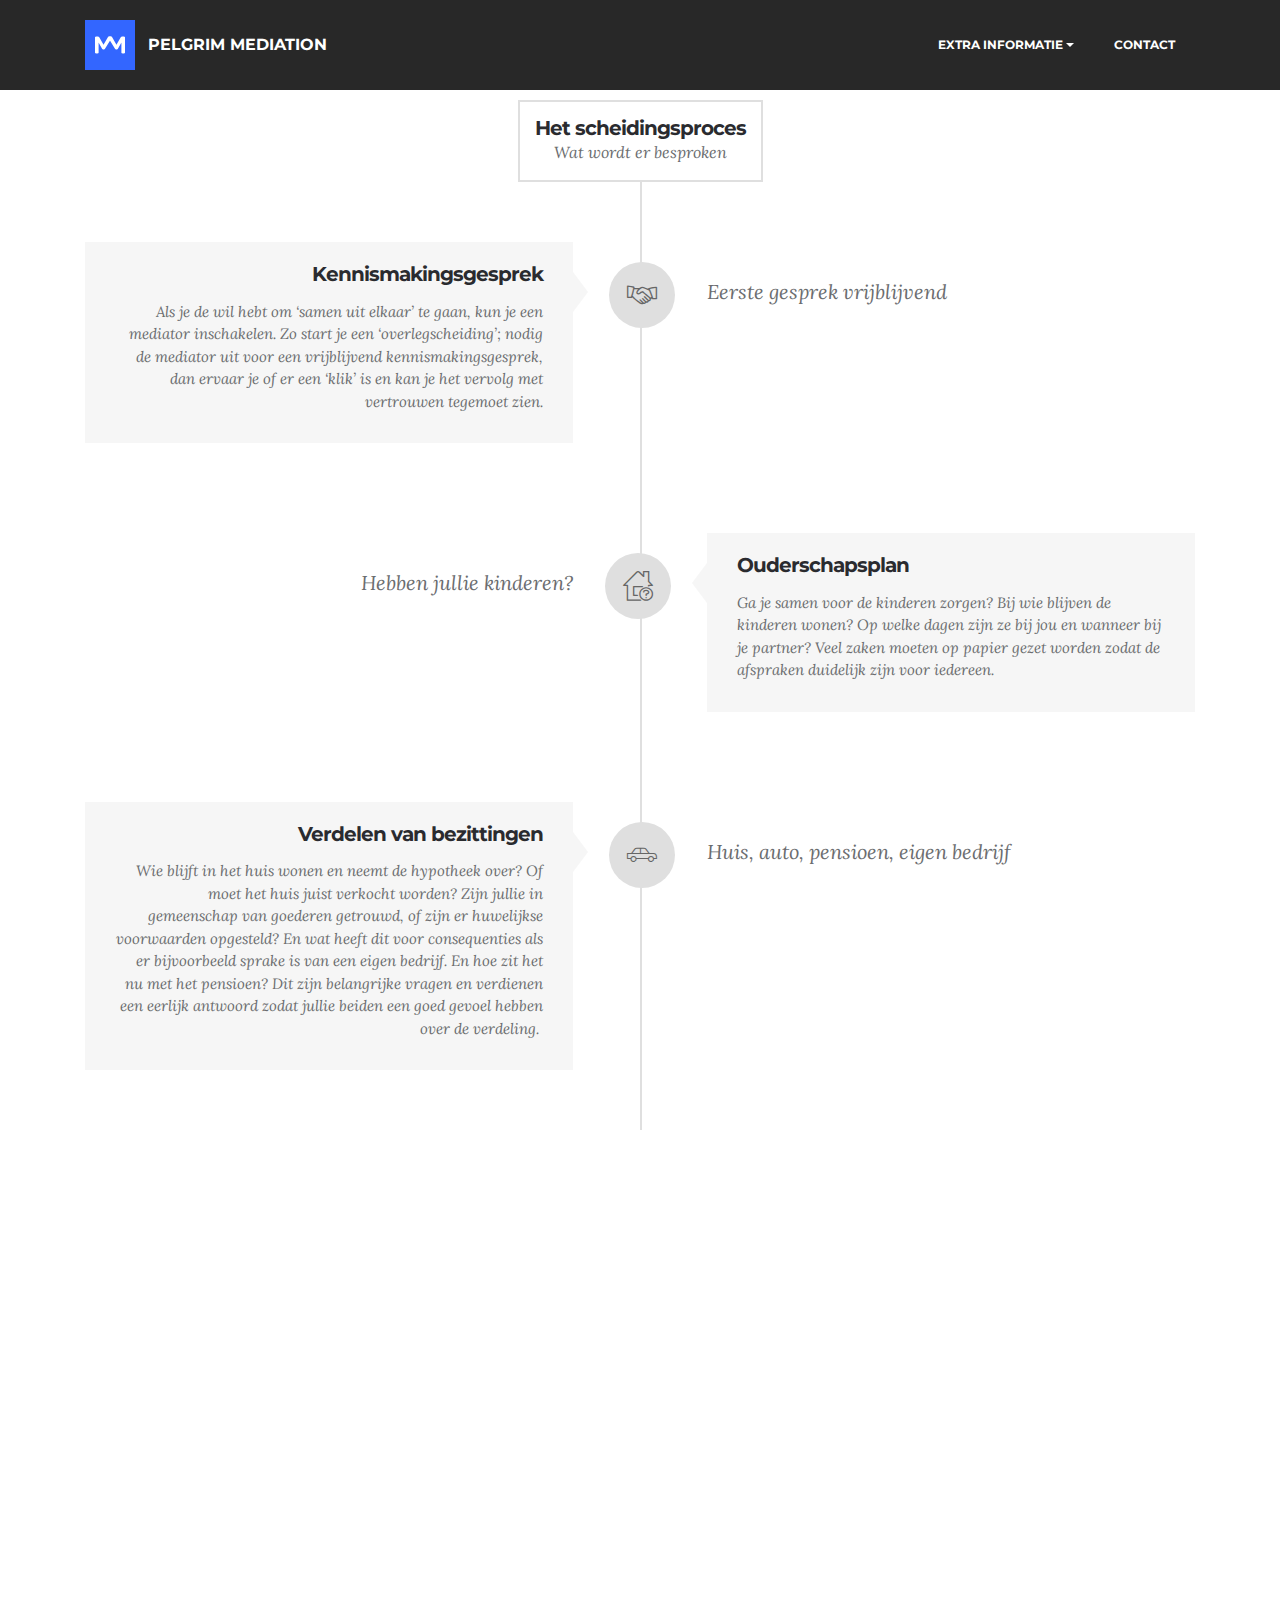
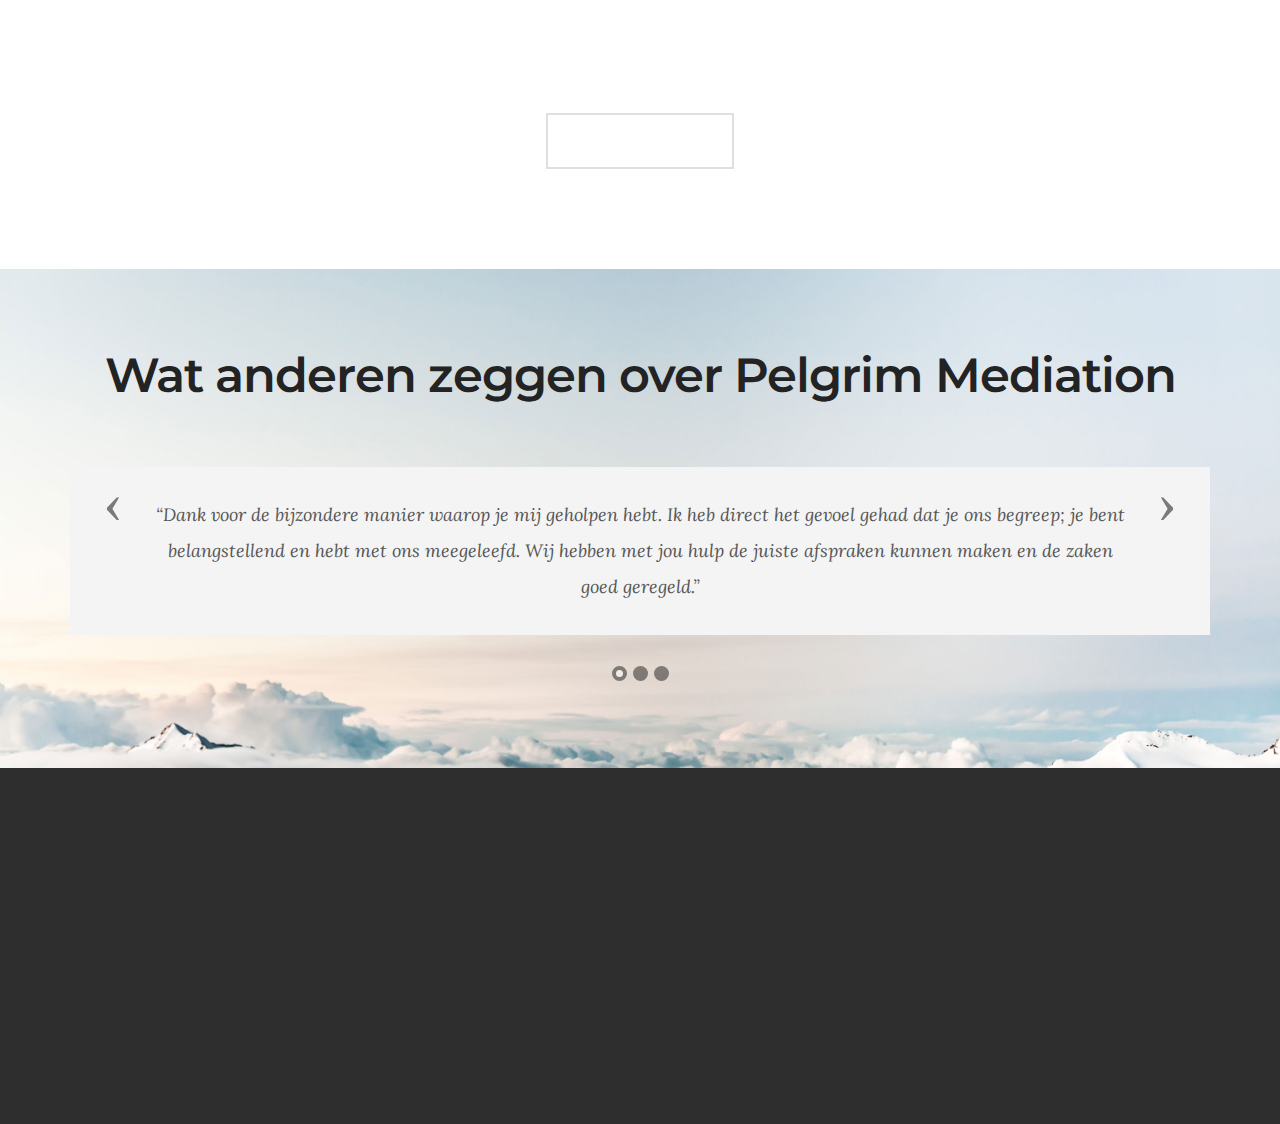
==== scheidingsproces.html @ e130ac6b "Logo en menu aangepast" ====
<!DOCTYPE html>
<html>
<head>
  <!-- Site made with Mobirise Website Builder v3.12.1, https://mobirise.com -->
  <meta charset="UTF-8">
  <meta http-equiv="X-UA-Compatible" content="IE=edge">
  <meta name="generator" content="Mobirise v3.12.1, mobirise.com">
  <meta name="viewport" content="width=device-width, initial-scale=1">
  <link rel="shortcut icon" href="assets/images/logo-pelgrim-mediation-facebook.svg" type="image/x-icon">
  <meta name="description" content="">
  <title>Het Scheidingsproces</title>
  <link rel="stylesheet" href="https://fonts.googleapis.com/css?family=Lora:400,700,400italic,700italic&amp;subset=latin">
  <link rel="stylesheet" href="https://fonts.googleapis.com/css?family=Montserrat:400,700">
  <link rel="stylesheet" href="https://fonts.googleapis.com/css?family=Raleway:100,100i,200,200i,300,300i,400,400i,500,500i,600,600i,700,700i,800,800i,900,900i">
  <link rel="stylesheet" href="assets/bootstrap-material-design-font/css/material.css">
  <link rel="stylesheet" href="assets/icons-mind/style.css">
  <link rel="stylesheet" href="assets/icon54/style.css">
  <link rel="stylesheet" href="assets/icon54-v2/style.css">
  <link rel="stylesheet" href="assets/tether/tether.min.css">
  <link rel="stylesheet" href="assets/bootstrap/css/bootstrap.min.css">
  <link rel="stylesheet" href="assets/dropdown/css/style.css">
  <link rel="stylesheet" href="assets/animate.css/animate.min.css">
  <link rel="stylesheet" href="assets/theme/css/style.css">
  <link rel="stylesheet" href="assets/mobirise3-blocks-plugin/css/style.css">
  <link rel="stylesheet" href="assets/mobirise/css/mbr-additional.css" type="text/css">
  
  
  
</head>
<body>
<section id="menu-q">

    <nav class="navbar navbar-dropdown navbar-fixed-top">
        <div class="container">

            <div class="mbr-table">
                <div class="mbr-table-cell">

                    <div class="navbar-brand">
                        <a href="http://www.pelgrimmediation.nl" class="navbar-logo"><img src="assets/images/logo-pelgrim-mediation-facebook.svg" alt="Pelgrim Mediation" title="Pelgrim Mediation"></a>
                        <a class="navbar-caption" href="https://mobirise.com">PELGRIM MEDIATION</a>
                    </div>

                </div>
                <div class="mbr-table-cell">

                    <button class="navbar-toggler pull-xs-right hidden-md-up" type="button" data-toggle="collapse" data-target="#exCollapsingNavbar">
                        <div class="hamburger-icon"></div>
                    </button>

                    <ul class="nav-dropdown collapse pull-xs-right nav navbar-nav navbar-toggleable-sm" id="exCollapsingNavbar"><li class="nav-item dropdown open"><a class="nav-link link dropdown-toggle" data-toggle="dropdown-submenu" href="https://mobirise.com/" aria-expanded="true">EXTRA INFORMATIE</a><div class="dropdown-menu"><a class="dropdown-item" href="waarom-mediation.html">Waarom mediation?</a><a class="dropdown-item" href="scheidingsproces.html">Het scheidingsproces</a></div></li><li class="nav-item"><a class="nav-link link" href="index.html#contacts1-9" aria-expanded="false">CONTACT</a></li></ul>
                    <button hidden="" class="navbar-toggler navbar-close" type="button" data-toggle="collapse" data-target="#exCollapsingNavbar">
                        <div class="close-icon"></div>
                    </button>

                </div>
            </div>

        </div>
    </nav>

</section>

<section class="engine"><a rel="external" href="https://mobirise.com">Mobirise Web Builder</a></section><section class="mbr-section extFeatures13 mbr-after-navbar" id="extFeatures13-j" style="background-color: rgb(255, 255, 255); padding-top: 100px; padding-bottom: 100px;">
    <div class="elements-content">
        
        <div class="container titleBlock">
            <div class="col-xs-12 text-xs-center">
                <div class="title_wrapper">
                    <h3 class="mbr-section-title display-2">Het scheidingsproces</h3>
                    <small class="mbr-section-subtitle">Wat wordt er besproken</small>
                </div>    
            </div>
        </div>    
        <div class="container timelineHeight">
            <ul class="timeline">
                <li class="timeline-normal separline" style="display: block;">
                    <div class="date date-normal">
                        <p class="mbr-section-text-gray lead h-black">Eerste gesprek vrijblijvend</p>
                    </div>
                    <span class="iconBackground first_span"><span class="icon"><span class="icon54-handshake mbr-iconfont-extFeatures2" style="color: rgb(102, 102, 102);"></span></span></span>
                    <div class="timeline-panel">
                        <h4 class="h-black text-right">Kennismakingsgesprek</h4>
                        <p class="mbr-section-text-gray lead h-black">Als je de wil hebt om ‘samen uit elkaar’ te gaan, kun je een mediator inschakelen. Zo start je een ‘overlegscheiding’; nodig de mediator uit voor een vrijblijvend kennismakingsgesprek, dan ervaar je of er een ‘klik’ is en kan je het vervolg met vertrouwen tegemoet zien.<br></p>
                    </div>
                </li>

                <li class="timeline-inverted separline" style="display: block;">
                    <div class="date date-inverted">
                        <p class="mbr-section-text-gray lead h-black">Hebben jullie kinderen?</p>
                    </div>
                    <div class="timeline-panel">
                        <h4 class="h-black">Ouderschapsplan</h4>
                        <p class="mbr-section-text-gray lead h-black">Ga je samen voor de kinderen zorgen? Bij wie blijven de kinderen wonen? Op welke dagen zijn ze bij jou en wanneer bij je partner? Veel zaken moeten op papier gezet worden zodat de afspraken duidelijk zijn voor iedereen.</p>
                    </div>
                    <span class="iconBackgroundInverse"><span class="icon"><span class="icon54-v2-question-house mbr-iconfont-features6" style="color: rgb(102, 102, 102);"></span></span></span>
                </li>

                <li class="timeline-normal separline" style="display: block;">
                    <div class="date date-normal">
                        <p class="mbr-section-text-gray lead h-black">Huis, auto, pensioen, eigen bedrijf</p>
                    </div>
                    <span class="iconBackground"><span class="icon"><span class="imind-car-2 mbr-iconfont-features6" style="color: rgb(102, 102, 102);"></span></span></span>
                    <div class="timeline-panel">
                        <h4 class="h-black text-right">Verdelen van bezittingen</h4>
                        <p class="mbr-section-text-gray lead h-black">Wie blijft in het huis wonen en neemt de hypotheek over? Of moet het huis juist verkocht worden? Zijn jullie in gemeenschap van goederen getrouwd, of zijn er huwelijkse voorwaarden opgesteld? En wat heeft dit voor consequenties als er bijvoorbeeld sprake is van een eigen bedrijf. En hoe zit het nu met het pensioen? Dit zijn belangrijke vragen en verdienen een eerlijk antwoord zodat jullie beiden een goed gevoel hebben over de verdeling.&nbsp;</p>
                    </div>
                </li>

                <li class="timeline-inverted separline" style="display: block;">
                    <div class="date date-inverted">
                        <p class="mbr-section-text-gray lead h-black">Alimentatieberekening</p>
                    </div>
                    <div class="timeline-panel">
                        <h4 class="h-black">Inkomen na scheiding</h4>
                        <p class="mbr-section-text-gray lead h-black">Na de scheiding is het belangrijk dat beide partijen op een gelijkwaardige manier hun leven kunnen blijven leven. Hebben jullie allebei inkomen of is een van jullie kostwinnaar? Kan een partner weer, of meer, gaan werken? En hoeverre willen jullie nog afhankelijk zijn?</p>
                    </div>
                    <span class="iconBackgroundInverse"><span class="icon"><span class="imind-euro-sign mbr-iconfont-features6" style="color: rgb(102, 102, 102);"></span></span></span>
                </li>

                <li class="timeline-normal separline" style="display: block;">
                    <div class="date date-normal">
                        <p class="mbr-section-text-gray lead h-black">Laatste gesprek</p>
                    </div>
                    <span class="iconBackground"><span class="icon"><span class="icon54-document-file mbr-iconfont-features6" style="color: rgb(102, 102, 102);"></span></span></span>
                    <div class="timeline-panel">
                        <h4 class="h-black text-right">Goed uit elkaar</h4>
                        <p class="mbr-section-text-gray lead h-black">Aan het einde van het scheidingsproces met de mediator worden alle afspraken vastgelegd in een scheidingsconvenant. Als jullie kinderen hebben is het ouderschapsplan hier onderdeel van. De stukken worden door een advocaat ingediend bij een rechtbank waarna uitspraak van de rechter plaatsvindt.</p>
                    </div>
                </li>

                

                

                

                

                

                 

                

            </ul>
            <div class="title_wrapper bottom_title_wrapper">
                    <h3 class="mbr-section-title display-2">Eigen toekomst</h3>
            </div>    
        </div>
    </div>
</section>

<section class="mbr-slider mbr-section mbr-section-nopadding carousel slide extTestimonials1" data-ride="carousel" data-keyboard="false" data-wrap="true" data-pause="false" data-interval="10000" id="extTestimonials1-i" style="background-image: url(assets/images/flight-mountains-sky-flying.jpg); padding-top: 80px; padding-bottom: 40px;">

    

    <div class="mbr-section__container mbr-section__container--middle">
        <div class="container">
            <div class="row">
                <div class="col-xs-12 text-xs-center">
                    <h3 class="mbr-section-title display-2">Wat anderen zeggen over Pelgrim Mediation</h3>
                    
                </div>
            </div>
        </div>
    </div>

    <div class="container boxed-slider">
        <div>
            <ol class="carousel-indicators">
                <li data-app-prevent-settings="" data-target="#extTestimonials1-i" data-slide-to="0" class="active"></li><li data-app-prevent-settings="" data-target="#extTestimonials1-i" data-slide-to="1"></li><li data-app-prevent-settings="" data-target="#extTestimonials1-i" class="" data-slide-to="2"></li>
            </ol>
            <div class="carousel-inner" role="listbox">
                <div class="carousel-item active">
                    <div class="row">
                        <div class="col-xs-12">
                            <div class="mbr-testimonial card">
                                <div class="card-block"><p>“Dank voor de bijzondere manier waarop je mij geholpen hebt. Ik heb direct het gevoel gehad dat je ons begreep; je bent belangstellend en hebt met ons meegeleefd. Wij hebben met jou hulp de juiste  afspraken kunnen maken en de zaken goed geregeld.”</p></div>
                                <div class="mbr-author card-footer">
                                    
                                    
                                    
                                </div>
                            </div>
                        </div>
                    </div>
                </div><div class="carousel-item">
                    <div class="row">
                        <div class="col-xs-12">
                            <div class="mbr-testimonial card">
                                <div class="card-block">"Marcel, wat heb jij een geduld! Je hebt mij door de enorme hoeveelheid dingen die gedaan moesten worden heen geloodst. Door jou weet ik dat de zakelijke kant goed zit en kan ik werken aan herstel van mijn leven. Dankjewel."</div>
                                <div class="mbr-author card-footer">
                                    
                                    
                                    
                                </div>
                            </div>
                        </div>
                    </div>
                </div><div class="carousel-item">
                    <div class="row">
                        <div class="col-xs-12">
                            <div class="mbr-testimonial card">
                                <div class="card-block"><p>“Eindelijk iemand die de tijd heeft om te luisteren en die mij (chaoot) helpt organiseren. Wat fijn dat je zoveel aandacht had voor de leefwereld van onze kinderen. Je hebt mij wakker geschud en goede tips gegeven om voor mezelf te zorgen, ik ben op de goede weg!”</p></div>
                                <div class="mbr-author card-footer">
                                    
                                    
                                    
                                </div>
                            </div>
                        </div>
                    </div>
                </div>
            </div>

            <a data-app-prevent-settings="" class="left carousel-control" role="button" data-slide="prev" href="#extTestimonials1-i">
                <span class="icon-prev" aria-hidden="true"></span>
                <span class="sr-only">Previous</span>
            </a>
            <a data-app-prevent-settings="" class="right carousel-control" role="button" data-slide="next" href="#extTestimonials1-i">
                <span class="icon-next" aria-hidden="true"></span>
                <span class="sr-only">Next</span>
            </a>
        </div>

    </div>

</section>

<section class="mbr-section mbr-section-md-padding mbr-footer footer1" id="contacts1-l" style="background-color: rgb(46, 46, 46); padding-top: 90px; padding-bottom: 90px;">
    
    <div class="container">
        <div class="row">
            <div class="mbr-footer-content col-xs-12 col-md-3">
                <div><img src="assets/images/pelgrim-mediation-logo-2.svg"></div>
            </div>
            <div class="mbr-footer-content col-xs-12 col-md-3">
                <p></p>
            </div>
            <div class="mbr-footer-content col-xs-12 col-md-3">
                <p><strong>Bedrijfsinformatie</strong><br><span style="font-size: 0.875rem; line-height: 1.5;">Roosduinen 111</span><br>2134 ZA Hoofddorp<br>KvK: <a href="https://www.kvk.nl/orderstraat/product-kiezen/?kvknummer=677189220000">67718922</a><a href="https://www.kvk.nl/orderstraat/product-kiezen/?kvknummer=677189220000"><br></a><br><a href="https://www.kvk.nl/orderstraat/product-kiezen/?kvknummer=677189220000"><br></a><br></p>
            </div>
            <div class="mbr-footer-content col-xs-12 col-md-3">
                <p><strong>Contact</strong><br>Email: <a href="mailto:info@pelgrimmediation.nl">info@pelgrimmediation.nl</a><br>Mobiel: 06-51478658<br></p>
            </div>

        </div>
    </div>
</section>


  <script src="assets/web/assets/jquery/jquery.min.js"></script>
  <script src="assets/tether/tether.min.js"></script>
  <script src="assets/bootstrap/js/bootstrap.min.js"></script>
  <script src="assets/smooth-scroll/smooth-scroll.js"></script>
  <script src="assets/dropdown/js/script.min.js"></script>
  <script src="assets/touch-swipe/jquery.touch-swipe.min.js"></script>
  <script src="assets/viewport-checker/jquery.viewportchecker.js"></script>
  <script src="assets/bootstrap-carousel-swipe/bootstrap-carousel-swipe.js"></script>
  <script src="assets/theme/js/script.js"></script>
  <script src="assets/mobirise3-blocks-plugin/js/script.js"></script>
  
  
  <input name="animation" type="hidden">
  </body>
</html>
---- assets/bootstrap-material-design-font/css/material.css ----
@font-face {
  font-family: 'Material-Design-Icons';
  src: url('../fonts/Material-Design-Icons.eot?3ocs8m');
  src: url('../fonts/Material-Design-Icons.eot?#iefix3ocs8m') format('embedded-opentype'), url('../fonts/Material-Design-Icons.woff?3ocs8m') format('woff'), url('../fonts/Material-Design-Icons.ttf?3ocs8m') format('truetype'), url('../fonts/Material-Design-Icons.svg?3ocs8m#Material-Design-Icons') format('svg');
  font-weight: normal;
  font-style: normal;
}
[class^="mdi-"],
[class*="mdi-"] {
  speak: none;
  display: inline-block;
  font-style: normal;
  font-variant:normal;
  font-weight:normal;
  /*font-size:24px;*/
  line-height:1;
  font-family:'Material-Design-Icons' !important;
  text-rendering: auto;
  
  -webkit-font-smoothing: antialiased;
  -moz-osx-font-smoothing: grayscale;
  -webkit-transform: translate(0, 0);
      -ms-transform: translate(0, 0);
          transform: translate(0, 0);
}
[class^="mdi-"]:before,
[class*="mdi-"]:before {
  display: inline-block;
  speak: none;
  text-decoration: inherit;
}
[class^="mdi-"].pull-left,
[class*="mdi-"].pull-left {
  margin-right: .3em;
}
[class^="mdi-"].pull-right,
[class*="mdi-"].pull-right {
  margin-left: .3em;
}
[class^="mdi-"].mdi-lg:before,
[class*="mdi-"].mdi-lg:before,
[class^="mdi-"].mdi-lg:after,
[class*="mdi-"].mdi-lg:after {
  font-size: 1.33333333em;
  line-height: 0.75em;
  vertical-align: -15%;
}
[class^="mdi-"].mdi-2x:before,
[class*="mdi-"].mdi-2x:before,
[class^="mdi-"].mdi-2x:after,
[class*="mdi-"].mdi-2x:after {
  font-size: 2em;
}
[class^="mdi-"].mdi-3x:before,
[class*="mdi-"].mdi-3x:before,
[class^="mdi-"].mdi-3x:after,
[class*="mdi-"].mdi-3x:after {
  font-size: 3em;
}
[class^="mdi-"].mdi-4x:before,
[class*="mdi-"].mdi-4x:before,
[class^="mdi-"].mdi-4x:after,
[class*="mdi-"].mdi-4x:after {
  font-size: 4em;
}
[class^="mdi-"].mdi-5x:before,
[class*="mdi-"].mdi-5x:before,
[class^="mdi-"].mdi-5x:after,
[class*="mdi-"].mdi-5x:after {
  font-size: 5em;
}
[class^="mdi-device-signal-cellular-"]:after,
[class^="mdi-device-battery-"]:after,
[class^="mdi-device-battery-charging-"]:after,
[class^="mdi-device-signal-cellular-connected-no-internet-"]:after,
[class^="mdi-device-signal-wifi-"]:after,
[class^="mdi-device-signal-wifi-statusbar-not-connected"]:after,
.mdi-device-network-wifi:after {
  opacity: .3;
  position: absolute;
  left: 0;
  top: 0;
  z-index: 1;
  display: inline-block;
  speak: none;
  text-decoration: inherit;
}
[class^="mdi-device-signal-cellular-"]:after {
  content: "\e758";
}
[class^="mdi-device-battery-"]:after {
  content: "\e735";
}
[class^="mdi-device-battery-charging-"]:after {
  content: "\e733";
}
[class^="mdi-device-signal-cellular-connected-no-internet-"]:after {
  content: "\e75d";
}
[class^="mdi-device-signal-wifi-"]:after,
.mdi-device-network-wifi:after {
  content: "\e765";
}
[class^="mdi-device-signal-wifi-statusbasr-not-connected"]:after {
  content: "\e8f7";
}
.mdi-device-signal-cellular-off:after,
.mdi-device-signal-cellular-null:after,
.mdi-device-signal-cellular-no-sim:after,
.mdi-device-signal-wifi-off:after,
.mdi-device-signal-wifi-4-bar:after,
.mdi-device-signal-cellular-4-bar:after,
.mdi-device-battery-alert:after,
.mdi-device-signal-cellular-connected-no-internet-4-bar:after,
.mdi-device-battery-std:after,
.mdi-device-battery-full .mdi-device-battery-unknown:after {
  content: "";
}
.mdi-fw {
  width: 1.28571429em;
  text-align: center;
}
.mdi-ul {
  padding-left: 0;
  margin-left: 2.14285714em;
  list-style-type: none;
}
.mdi-ul > li {
  position: relative;
}
.mdi-li {
  position: absolute;
  left: -2.14285714em;
  width: 2.14285714em;
  top: 0.14285714em;
  text-align: center;
}
.mdi-li.mdi-lg {
  left: -1.85714286em;
}
.mdi-border {
  padding: .2em .25em .15em;
  border: solid 0.08em #eeeeee;
  border-radius: .1em;
}
.mdi-spin {
  -webkit-animation: mdi-spin 2s infinite linear;
  animation: mdi-spin 2s infinite linear;
  -webkit-transform-origin: 50% 50%;
  -ms-transform-origin: 50% 50%;
      transform-origin: 50% 50%;
}
.mdi-pulse {
  -webkit-animation: mdi-spin 1s steps(8) infinite;
  animation: mdi-spin 1s steps(8) infinite;
  -webkit-transform-origin: 50% 50%;
  -ms-transform-origin: 50% 50%;
      transform-origin: 50% 50%;
}
@-webkit-keyframes mdi-spin {
  0% {
    -webkit-transform: rotate(0deg);
    transform: rotate(0deg);
  }
  100% {
    -webkit-transform: rotate(359deg);
    transform: rotate(359deg);
  }
}
@keyframes mdi-spin {
  0% {
    -webkit-transform: rotate(0deg);
    transform: rotate(0deg);
  }
  100% {
    -webkit-transform: rotate(359deg);
    transform: rotate(359deg);
  }
}
.mdi-rotate-90 {
  filter: progid:DXImageTransform.Microsoft.BasicImage(rotation=1);
  -webkit-transform: rotate(90deg);
  -ms-transform: rotate(90deg);
  transform: rotate(90deg);
}
.mdi-rotate-180 {
  filter: progid:DXImageTransform.Microsoft.BasicImage(rotation=2);
  -webkit-transform: rotate(180deg);
  -ms-transform: rotate(180deg);
  transform: rotate(180deg);
}
.mdi-rotate-270 {
  filter: progid:DXImageTransform.Microsoft.BasicImage(rotation=3);
  -webkit-transform: rotate(270deg);
  -ms-transform: rotate(270deg);
  transform: rotate(270deg);
}
.mdi-flip-horizontal {
  filter: progid:DXImageTransform.Microsoft.BasicImage(rotation=0, mirror=1);
  -webkit-transform: scale(-1, 1);
  -ms-transform: scale(-1, 1);
  transform: scale(-1, 1);
}
.mdi-flip-vertical {
  filter: progid:DXImageTransform.Microsoft.BasicImage(rotation=2, mirror=1);
  -webkit-transform: scale(1, -1);
  -ms-transform: scale(1, -1);
  transform: scale(1, -1);
}
:root .mdi-rotate-90,
:root .mdi-rotate-180,
:root .mdi-rotate-270,
:root .mdi-flip-horizontal,
:root .mdi-flip-vertical {
  -webkit-filter: none;
          filter: none;
}
.mdi-stack {
  position: relative;
  display: inline-block;
  width: 2em;
  height: 2em;
  line-height: 2em;
  vertical-align: middle;
}
.mdi-stack-1x,
.mdi-stack-2x {
  position: absolute;
  left: 0;
  width: 100%;
  text-align: center;
}
.mdi-stack-1x {
  line-height: inherit;
}
.mdi-stack-2x {
  font-size: 2em;
}
.mdi-inverse {
  color: #ffffff;
}
/* Start Icons */
.mdi-action-3d-rotation:before {
  content: "\e600";
}
.mdi-action-accessibility:before {
  content: "\e601";
}
.mdi-action-account-balance-wallet:before {
  content: "\e602";
}
.mdi-action-account-balance:before {
  content: "\e603";
}
.mdi-action-account-box:before {
  content: "\e604";
}
.mdi-action-account-child:before {
  content: "\e605";
}
.mdi-action-account-circle:before {
  content: "\e606";
}
.mdi-action-add-shopping-cart:before {
  content: "\e607";
}
.mdi-action-alarm-add:before {
  content: "\e608";
}
.mdi-action-alarm-off:before {
  content: "\e609";
}
.mdi-action-alarm-on:before {
  content: "\e60a";
}
.mdi-action-alarm:before {
  content: "\e60b";
}
.mdi-action-android:before {
  content: "\e60c";
}
.mdi-action-announcement:before {
  content: "\e60d";
}
.mdi-action-aspect-ratio:before {
  content: "\e60e";
}
.mdi-action-assessment:before {
  content: "\e60f";
}
.mdi-action-assignment-ind:before {
  content: "\e610";
}
.mdi-action-assignment-late:before {
  content: "\e611";
}
.mdi-action-assignment-return:before {
  content: "\e612";
}
.mdi-action-assignment-returned:before {
  content: "\e613";
}
.mdi-action-assignment-turned-in:before {
  content: "\e614";
}
.mdi-action-assignment:before {
  content: "\e615";
}
.mdi-action-autorenew:before {
  content: "\e616";
}
.mdi-action-backup:before {
  content: "\e617";
}
.mdi-action-book:before {
  content: "\e618";
}
.mdi-action-bookmark-outline:before {
  content: "\e619";
}
.mdi-action-bookmark:before {
  content: "\e61a";
}
.mdi-action-bug-report:before {
  content: "\e61b";
}
.mdi-action-cached:before {
  content: "\e61c";
}
.mdi-action-check-circle:before {
  content: "\e61d";
}
.mdi-action-class:before {
  content: "\e61e";
}
.mdi-action-credit-card:before {
  content: "\e61f";
}
.mdi-action-dashboard:before {
  content: "\e620";
}
.mdi-action-delete:before {
  content: "\e621";
}
.mdi-action-description:before {
  content: "\e622";
}
.mdi-action-dns:before {
  content: "\e623";
}
.mdi-action-done-all:before {
  content: "\e624";
}
.mdi-action-done:before {
  content: "\e625";
}
.mdi-action-event:before {
  content: "\e626";
}
.mdi-action-exit-to-app:before {
  content: "\e627";
}
.mdi-action-explore:before {
  content: "\e628";
}
.mdi-action-extension:before {
  content: "\e629";
}
.mdi-action-face-unlock:before {
  content: "\e62a";
}
.mdi-action-favorite-outline:before {
  content: "\e62b";
}
.mdi-action-favorite:before {
  content: "\e62c";
}
.mdi-action-find-in-page:before {
  content: "\e62d";
}
.mdi-action-find-replace:before {
  content: "\e62e";
}
.mdi-action-flip-to-back:before {
  content: "\e62f";
}
.mdi-action-flip-to-front:before {
  content: "\e630";
}
.mdi-action-get-app:before {
  content: "\e631";
}
.mdi-action-grade:before {
  content: "\e632";
}
.mdi-action-group-work:before {
  content: "\e633";
}
.mdi-action-help:before {
  content: "\e634";
}
.mdi-action-highlight-remove:before {
  content: "\e635";
}
.mdi-action-history:before {
  content: "\e636";
}
.mdi-action-home:before {
  content: "\e637";
}
.mdi-action-https:before {
  content: "\e638";
}
.mdi-action-info-outline:before {
  content: "\e639";
}
.mdi-action-info:before {
  content: "\e63a";
}
.mdi-action-input:before {
  content: "\e63b";
}
.mdi-action-invert-colors:before {
  content: "\e63c";
}
.mdi-action-label-outline:before {
  content: "\e63d";
}
.mdi-action-label:before {
  content: "\e63e";
}
.mdi-action-language:before {
  content: "\e63f";
}
.mdi-action-launch:before {
  content: "\e640";
}
.mdi-action-list:before {
  content: "\e641";
}
.mdi-action-lock-open:before {
  content: "\e642";
}
.mdi-action-lock-outline:before {
  content: "\e643";
}
.mdi-action-lock:before {
  content: "\e644";
}
.mdi-action-loyalty:before {
  content: "\e645";
}
.mdi-action-markunread-mailbox:before {
  content: "\e646";
}
.mdi-action-note-add:before {
  content: "\e647";
}
.mdi-action-open-in-browser:before {
  content: "\e648";
}
.mdi-action-open-in-new:before {
  content: "\e649";
}
.mdi-action-open-with:before {
  content: "\e64a";
}
.mdi-action-pageview:before {
  content: "\e64b";
}
.mdi-action-payment:before {
  content: "\e64c";
}
.mdi-action-perm-camera-mic:before {
  content: "\e64d";
}
.mdi-action-perm-contact-cal:before {
  content: "\e64e";
}
.mdi-action-perm-data-setting:before {
  content: "\e64f";
}
.mdi-action-perm-device-info:before {
  content: "\e650";
}
.mdi-action-perm-identity:before {
  content: "\e651";
}
.mdi-action-perm-media:before {
  content: "\e652";
}
.mdi-action-perm-phone-msg:before {
  content: "\e653";
}
.mdi-action-perm-scan-wifi:before {
  content: "\e654";
}
.mdi-action-picture-in-picture:before {
  content: "\e655";
}
.mdi-action-polymer:before {
  content: "\e656";
}
.mdi-action-print:before {
  content: "\e657";
}
.mdi-action-query-builder:before {
  content: "\e658";
}
.mdi-action-question-answer:before {
  content: "\e659";
}
.mdi-action-receipt:before {
  content: "\e65a";
}
.mdi-action-redeem:before {
  content: "\e65b";
}
.mdi-action-reorder:before {
  content: "\e65c";
}
.mdi-action-report-problem:before {
  content: "\e65d";
}
.mdi-action-restore:before {
  content: "\e65e";
}
.mdi-action-room:before {
  content: "\e65f";
}
.mdi-action-schedule:before {
  content: "\e660";
}
.mdi-action-search:before {
  content: "\e661";
}
.mdi-action-settings-applications:before {
  content: "\e662";
}
.mdi-action-settings-backup-restore:before {
  content: "\e663";
}
.mdi-action-settings-bluetooth:before {
  content: "\e664";
}
.mdi-action-settings-cell:before {
  content: "\e665";
}
.mdi-action-settings-display:before {
  content: "\e666";
}
.mdi-action-settings-ethernet:before {
  content: "\e667";
}
.mdi-action-settings-input-antenna:before {
  content: "\e668";
}
.mdi-action-settings-input-component:before {
  content: "\e669";
}
.mdi-action-settings-input-composite:before {
  content: "\e66a";
}
.mdi-action-settings-input-hdmi:before {
  content: "\e66b";
}
.mdi-action-settings-input-svideo:before {
  content: "\e66c";
}
.mdi-action-settings-overscan:before {
  content: "\e66d";
}
.mdi-action-settings-phone:before {
  content: "\e66e";
}
.mdi-action-settings-power:before {
  content: "\e66f";
}
.mdi-action-settings-remote:before {
  content: "\e670";
}
.mdi-action-settings-voice:before {
  content: "\e671";
}
.mdi-action-settings:before {
  content: "\e672";
}
.mdi-action-shop-two:before {
  content: "\e673";
}
.mdi-action-shop:before {
  content: "\e674";
}
.mdi-action-shopping-basket:before {
  content: "\e675";
}
.mdi-action-shopping-cart:before {
  content: "\e676";
}
.mdi-action-speaker-notes:before {
  content: "\e677";
}
.mdi-action-spellcheck:before {
  content: "\e678";
}
.mdi-action-star-rate:before {
  content: "\e679";
}
.mdi-action-stars:before {
  content: "\e67a";
}
.mdi-action-store:before {
  content: "\e67b";
}
.mdi-action-subject:before {
  content: "\e67c";
}
.mdi-action-supervisor-account:before {
  content: "\e67d";
}
.mdi-action-swap-horiz:before {
  content: "\e67e";
}
.mdi-action-swap-vert-circle:before {
  content: "\e67f";
}
.mdi-action-swap-vert:before {
  content: "\e680";
}
.mdi-action-system-update-tv:before {
  content: "\e681";
}
.mdi-action-tab-unselected:before {
  content: "\e682";
}
.mdi-action-tab:before {
  content: "\e683";
}
.mdi-action-theaters:before {
  content: "\e684";
}
.mdi-action-thumb-down:before {
  content: "\e685";
}
.mdi-action-thumb-up:before {
  content: "\e686";
}
.mdi-action-thumbs-up-down:before {
  content: "\e687";
}
.mdi-action-toc:before {
  content: "\e688";
}
.mdi-action-today:before {
  content: "\e689";
}
.mdi-action-track-changes:before {
  content: "\e68a";
}
.mdi-action-translate:before {
  content: "\e68b";
}
.mdi-action-trending-down:before {
  content: "\e68c";
}
.mdi-action-trending-neutral:before {
  content: "\e68d";
}
.mdi-action-trending-up:before {
  content: "\e68e";
}
.mdi-action-turned-in-not:before {
  content: "\e68f";
}
.mdi-action-turned-in:before {
  content: "\e690";
}
.mdi-action-verified-user:before {
  content: "\e691";
}
.mdi-action-view-agenda:before {
  content: "\e692";
}
.mdi-action-view-array:before {
  content: "\e693";
}
.mdi-action-view-carousel:before {
  content: "\e694";
}
.mdi-action-view-column:before {
  content: "\e695";
}
.mdi-action-view-day:before {
  content: "\e696";
}
.mdi-action-view-headline:before {
  content: "\e697";
}
.mdi-action-view-list:before {
  content: "\e698";
}
.mdi-action-view-module:before {
  content: "\e699";
}
.mdi-action-view-quilt:before {
  content: "\e69a";
}
.mdi-action-view-stream:before {
  content: "\e69b";
}
.mdi-action-view-week:before {
  content: "\e69c";
}
.mdi-action-visibility-off:before {
  content: "\e69d";
}
.mdi-action-visibility:before {
  content: "\e69e";
}
.mdi-action-wallet-giftcard:before {
  content: "\e69f";
}
.mdi-action-wallet-membership:before {
  content: "\e6a0";
}
.mdi-action-wallet-travel:before {
  content: "\e6a1";
}
.mdi-action-work:before {
  content: "\e6a2";
}
.mdi-alert-error:before {
  content: "\e6a3";
}
.mdi-alert-warning:before {
  content: "\e6a4";
}
.mdi-av-album:before {
  content: "\e6a5";
}
.mdi-av-closed-caption:before {
  content: "\e6a6";
}
.mdi-av-equalizer:before {
  content: "\e6a7";
}
.mdi-av-explicit:before {
  content: "\e6a8";
}
.mdi-av-fast-forward:before {
  content: "\e6a9";
}
.mdi-av-fast-rewind:before {
  content: "\e6aa";
}
.mdi-av-games:before {
  content: "\e6ab";
}
.mdi-av-hearing:before {
  content: "\e6ac";
}
.mdi-av-high-quality:before {
  content: "\e6ad";
}
.mdi-av-loop:before {
  content: "\e6ae";
}
.mdi-av-mic-none:before {
  content: "\e6af";
}
.mdi-av-mic-off:before {
  content: "\e6b0";
}
.mdi-av-mic:before {
  content: "\e6b1";
}
.mdi-av-movie:before {
  content: "\e6b2";
}
.mdi-av-my-library-add:before {
  content: "\e6b3";
}
.mdi-av-my-library-books:before {
  content: "\e6b4";
}
.mdi-av-my-library-music:before {
  content: "\e6b5";
}
.mdi-av-new-releases:before {
  content: "\e6b6";
}
.mdi-av-not-interested:before {
  content: "\e6b7";
}
.mdi-av-pause-circle-fill:before {
  content: "\e6b8";
}
.mdi-av-pause-circle-outline:before {
  content: "\e6b9";
}
.mdi-av-pause:before {
  content: "\e6ba";
}
.mdi-av-play-arrow:before {
  content: "\e6bb";
}
.mdi-av-play-circle-fill:before {
  content: "\e6bc";
}
.mdi-av-play-circle-outline:before {
  content: "\e6bd";
}
.mdi-av-play-shopping-bag:before {
  content: "\e6be";
}
.mdi-av-playlist-add:before {
  content: "\e6bf";
}
.mdi-av-queue-music:before {
  content: "\e6c0";
}
.mdi-av-queue:before {
  content: "\e6c1";
}
.mdi-av-radio:before {
  content: "\e6c2";
}
.mdi-av-recent-actors:before {
  content: "\e6c3";
}
.mdi-av-repeat-one:before {
  content: "\e6c4";
}
.mdi-av-repeat:before {
  content: "\e6c5";
}
.mdi-av-replay:before {
  content: "\e6c6";
}
.mdi-av-shuffle:before {
  content: "\e6c7";
}
.mdi-av-skip-next:before {
  content: "\e6c8";
}
.mdi-av-skip-previous:before {
  content: "\e6c9";
}
.mdi-av-snooze:before {
  content: "\e6ca";
}
.mdi-av-stop:before {
  content: "\e6cb";
}
.mdi-av-subtitles:before {
  content: "\e6cc";
}
.mdi-av-surround-sound:before {
  content: "\e6cd";
}
.mdi-av-timer:before {
  content: "\e6ce";
}
.mdi-av-video-collection:before {
  content: "\e6cf";
}
.mdi-av-videocam-off:before {
  content: "\e6d0";
}
.mdi-av-videocam:before {
  content: "\e6d1";
}
.mdi-av-volume-down:before {
  content: "\e6d2";
}
.mdi-av-volume-mute:before {
  content: "\e6d3";
}
.mdi-av-volume-off:before {
  content: "\e6d4";
}
.mdi-av-volume-up:before {
  content: "\e6d5";
}
.mdi-av-web:before {
  content: "\e6d6";
}
.mdi-communication-business:before {
  content: "\e6d7";
}
.mdi-communication-call-end:before {
  content: "\e6d8";
}
.mdi-communication-call-made:before {
  content: "\e6d9";
}
.mdi-communication-call-merge:before {
  content: "\e6da";
}
.mdi-communication-call-missed:before {
  content: "\e6db";
}
.mdi-communication-call-received:before {
  content: "\e6dc";
}
.mdi-communication-call-split:before {
  content: "\e6dd";
}
.mdi-communication-call:before {
  content: "\e6de";
}
.mdi-communication-chat:before {
  content: "\e6df";
}
.mdi-communication-clear-all:before {
  content: "\e6e0";
}
.mdi-communication-comment:before {
  content: "\e6e1";
}
.mdi-communication-contacts:before {
  content: "\e6e2";
}
.mdi-communication-dialer-sip:before {
  content: "\e6e3";
}
.mdi-communication-dialpad:before {
  content: "\e6e4";
}
.mdi-communication-dnd-on:before {
  content: "\e6e5";
}
.mdi-communication-email:before {
  content: "\e6e6";
}
.mdi-communication-forum:before {
  content: "\e6e7";
}
.mdi-communication-import-export:before {
  content: "\e6e8";
}
.mdi-communication-invert-colors-off:before {
  content: "\e6e9";
}
.mdi-communication-invert-colors-on:before {
  content: "\e6ea";
}
.mdi-communication-live-help:before {
  content: "\e6eb";
}
.mdi-communication-location-off:before {
  content: "\e6ec";
}
.mdi-communication-location-on:before {
  content: "\e6ed";
}
.mdi-communication-message:before {
  content: "\e6ee";
}
.mdi-communication-messenger:before {
  content: "\e6ef";
}
.mdi-communication-no-sim:before {
  content: "\e6f0";
}
.mdi-communication-phone:before {
  content: "\e6f1";
}
.mdi-communication-portable-wifi-off:before {
  content: "\e6f2";
}
.mdi-communication-quick-contacts-dialer:before {
  content: "\e6f3";
}
.mdi-communication-quick-contacts-mail:before {
  content: "\e6f4";
}
.mdi-communication-ring-volume:before {
  content: "\e6f5";
}
.mdi-communication-stay-current-landscape:before {
  content: "\e6f6";
}
.mdi-communication-stay-current-portrait:before {
  content: "\e6f7";
}
.mdi-communication-stay-primary-landscape:before {
  content: "\e6f8";
}
.mdi-communication-stay-primary-portrait:before {
  content: "\e6f9";
}
.mdi-communication-swap-calls:before {
  content: "\e6fa";
}
.mdi-communication-textsms:before {
  content: "\e6fb";
}
.mdi-communication-voicemail:before {
  content: "\e6fc";
}
.mdi-communication-vpn-key:before {
  content: "\e6fd";
}
.mdi-content-add-box:before {
  content: "\e6fe";
}
.mdi-content-add-circle-outline:before {
  content: "\e6ff";
}
.mdi-content-add-circle:before {
  content: "\e700";
}
.mdi-content-add:before {
  content: "\e701";
}
.mdi-content-archive:before {
  content: "\e702";
}
.mdi-content-backspace:before {
  content: "\e703";
}
.mdi-content-block:before {
  content: "\e704";
}
.mdi-content-clear:before {
  content: "\e705";
}
.mdi-content-content-copy:before {
  content: "\e706";
}
.mdi-content-content-cut:before {
  content: "\e707";
}
.mdi-content-content-paste:before {
  content: "\e708";
}
.mdi-content-create:before {
  content: "\e709";
}
.mdi-content-drafts:before {
  content: "\e70a";
}
.mdi-content-filter-list:before {
  content: "\e70b";
}
.mdi-content-flag:before {
  content: "\e70c";
}
.mdi-content-forward:before {
  content: "\e70d";
}
.mdi-content-gesture:before {
  content: "\e70e";
}
.mdi-content-inbox:before {
  content: "\e70f";
}
.mdi-content-link:before {
  content: "\e710";
}
.mdi-content-mail:before {
  content: "\e711";
}
.mdi-content-markunread:before {
  content: "\e712";
}
.mdi-content-redo:before {
  content: "\e713";
}
.mdi-content-remove-circle-outline:before {
  content: "\e714";
}
.mdi-content-remove-circle:before {
  content: "\e715";
}
.mdi-content-remove:before {
  content: "\e716";
}
.mdi-content-reply-all:before {
  content: "\e717";
}
.mdi-content-reply:before {
  content: "\e718";
}
.mdi-content-report:before {
  content: "\e719";
}
.mdi-content-save:before {
  content: "\e71a";
}
.mdi-content-select-all:before {
  content: "\e71b";
}
.mdi-content-send:before {
  content: "\e71c";
}
.mdi-content-sort:before {
  content: "\e71d";
}
.mdi-content-text-format:before {
  content: "\e71e";
}
.mdi-content-undo:before {
  content: "\e71f";
}
.mdi-editor-attach-file:before {
  content: "\e776";
}
.mdi-editor-attach-money:before {
  content: "\e777";
}
.mdi-editor-border-all:before {
  content: "\e778";
}
.mdi-editor-border-bottom:before {
  content: "\e779";
}
.mdi-editor-border-clear:before {
  content: "\e77a";
}
.mdi-editor-border-color:before {
  content: "\e77b";
}
.mdi-editor-border-horizontal:before {
  content: "\e77c";
}
.mdi-editor-border-inner:before {
  content: "\e77d";
}
.mdi-editor-border-left:before {
  content: "\e77e";
}
.mdi-editor-border-outer:before {
  content: "\e77f";
}
.mdi-editor-border-right:before {
  content: "\e780";
}
.mdi-editor-border-style:before {
  content: "\e781";
}
.mdi-editor-border-top:before {
  content: "\e782";
}
.mdi-editor-border-vertical:before {
  content: "\e783";
}
.mdi-editor-format-align-center:before {
  content: "\e784";
}
.mdi-editor-format-align-justify:before {
  content: "\e785";
}
.mdi-editor-format-align-left:before {
  content: "\e786";
}
.mdi-editor-format-align-right:before {
  content: "\e787";
}
.mdi-editor-format-bold:before {
  content: "\e788";
}
.mdi-editor-format-clear:before {
  content: "\e789";
}
.mdi-editor-format-color-fill:before {
  content: "\e78a";
}
.mdi-editor-format-color-reset:before {
  content: "\e78b";
}
.mdi-editor-format-color-text:before {
  content: "\e78c";
}
.mdi-editor-format-indent-decrease:before {
  content: "\e78d";
}
.mdi-editor-format-indent-increase:before {
  content: "\e78e";
}
.mdi-editor-format-italic:before {
  content: "\e78f";
}
.mdi-editor-format-line-spacing:before {
  content: "\e790";
}
.mdi-editor-format-list-bulleted:before {
  content: "\e791";
}
.mdi-editor-format-list-numbered:before {
  content: "\e792";
}
.mdi-editor-format-paint:before {
  content: "\e793";
}
.mdi-editor-format-quote:before {
  content: "\e794";
}
.mdi-editor-format-size:before {
  content: "\e795";
}
.mdi-editor-format-strikethrough:before {
  content: "\e796";
}
.mdi-editor-format-textdirection-l-to-r:before {
  content: "\e797";
}
.mdi-editor-format-textdirection-r-to-l:before {
  content: "\e798";
}
.mdi-editor-format-underline:before {
  content: "\e799";
}
.mdi-editor-functions:before {
  content: "\e79a";
}
.mdi-editor-insert-chart:before {
  content: "\e79b";
}
.mdi-editor-insert-comment:before {
  content: "\e79c";
}
.mdi-editor-insert-drive-file:before {
  content: "\e79d";
}
.mdi-editor-insert-emoticon:before {
  content: "\e79e";
}
.mdi-editor-insert-invitation:before {
  content: "\e79f";
}
.mdi-editor-insert-link:before {
  content: "\e7a0";
}
.mdi-editor-insert-photo:before {
  content: "\e7a1";
}
.mdi-editor-merge-type:before {
  content: "\e7a2";
}
.mdi-editor-mode-comment:before {
  content: "\e7a3";
}
.mdi-editor-mode-edit:before {
  content: "\e7a4";
}
.mdi-editor-publish:before {
  content: "\e7a5";
}
.mdi-editor-vertical-align-bottom:before {
  content: "\e7a6";
}
.mdi-editor-vertical-align-center:before {
  content: "\e7a7";
}
.mdi-editor-vertical-align-top:before {
  content: "\e7a8";
}
.mdi-editor-wrap-text:before {
  content: "\e7a9";
}
.mdi-file-attachment:before {
  content: "\e7aa";
}
.mdi-file-cloud-circle:before {
  content: "\e7ab";
}
.mdi-file-cloud-done:before {
  content: "\e7ac";
}
.mdi-file-cloud-download:before {
  content: "\e7ad";
}
.mdi-file-cloud-off:before {
  content: "\e7ae";
}
.mdi-file-cloud-queue:before {
  content: "\e7af";
}
.mdi-file-cloud-upload:before {
  content: "\e7b0";
}
.mdi-file-cloud:before {
  content: "\e7b1";
}
.mdi-file-file-download:before {
  content: "\e7b2";
}
.mdi-file-file-upload:before {
  content: "\e7b3";
}
.mdi-file-folder-open:before {
  content: "\e7b4";
}
.mdi-file-folder-shared:before {
  content: "\e7b5";
}
.mdi-file-folder:before {
  content: "\e7b6";
}
.mdi-device-access-alarm:before {
  content: "\e720";
}
.mdi-device-access-alarms:before {
  content: "\e721";
}
.mdi-device-access-time:before {
  content: "\e722";
}
.mdi-device-add-alarm:before {
  content: "\e723";
}
.mdi-device-airplanemode-off:before {
  content: "\e724";
}
.mdi-device-airplanemode-on:before {
  content: "\e725";
}
.mdi-device-battery-20:before {
  content: "\e726";
}
.mdi-device-battery-30:before {
  content: "\e727";
}
.mdi-device-battery-50:before {
  content: "\e728";
}
.mdi-device-battery-60:before {
  content: "\e729";
}
.mdi-device-battery-80:before {
  content: "\e72a";
}
.mdi-device-battery-90:before {
  content: "\e72b";
}
.mdi-device-battery-alert:before {
  content: "\e72c";
}
.mdi-device-battery-charging-20:before {
  content: "\e72d";
}
.mdi-device-battery-charging-30:before {
  content: "\e72e";
}
.mdi-device-battery-charging-50:before {
  content: "\e72f";
}
.mdi-device-battery-charging-60:before {
  content: "\e730";
}
.mdi-device-battery-charging-80:before {
  content: "\e731";
}
.mdi-device-battery-charging-90:before {
  content: "\e732";
}
.mdi-device-battery-charging-full:before {
  content: "\e733";
}
.mdi-device-battery-full:before {
  content: "\e734";
}
.mdi-device-battery-std:before {
  content: "\e735";
}
.mdi-device-battery-unknown:before {
  content: "\e736";
}
.mdi-device-bluetooth-connected:before {
  content: "\e737";
}
.mdi-device-bluetooth-disabled:before {
  content: "\e738";
}
.mdi-device-bluetooth-searching:before {
  content: "\e739";
}
.mdi-device-bluetooth:before {
  content: "\e73a";
}
.mdi-device-brightness-auto:before {
  content: "\e73b";
}
.mdi-device-brightness-high:before {
  content: "\e73c";
}
.mdi-device-brightness-low:before {
  content: "\e73d";
}
.mdi-device-brightness-medium:before {
  content: "\e73e";
}
.mdi-device-data-usage:before {
  content: "\e73f";
}
.mdi-device-developer-mode:before {
  content: "\e740";
}
.mdi-device-devices:before {
  content: "\e741";
}
.mdi-device-dvr:before {
  content: "\e742";
}
.mdi-device-gps-fixed:before {
  content: "\e743";
}
.mdi-device-gps-not-fixed:before {
  content: "\e744";
}
.mdi-device-gps-off:before {
  content: "\e745";
}
.mdi-device-location-disabled:before {
  content: "\e746";
}
.mdi-device-location-searching:before {
  content: "\e747";
}
.mdi-device-multitrack-audio:before {
  content: "\e748";
}
.mdi-device-network-cell:before {
  content: "\e749";
}
.mdi-device-network-wifi:before {
  content: "\e74a";
}
.mdi-device-nfc:before {
  content: "\e74b";
}
.mdi-device-now-wallpaper:before {
  content: "\e74c";
}
.mdi-device-now-widgets:before {
  content: "\e74d";
}
.mdi-device-screen-lock-landscape:before {
  content: "\e74e";
}
.mdi-device-screen-lock-portrait:before {
  content: "\e74f";
}
.mdi-device-screen-lock-rotation:before {
  content: "\e750";
}
.mdi-device-screen-rotation:before {
  content: "\e751";
}
.mdi-device-sd-storage:before {
  content: "\e752";
}
.mdi-device-settings-system-daydream:before {
  content: "\e753";
}
.mdi-device-signal-cellular-0-bar:before {
  content: "\e754";
}
.mdi-device-signal-cellular-1-bar:before {
  content: "\e755";
}
.mdi-device-signal-cellular-2-bar:before {
  content: "\e756";
}
.mdi-device-signal-cellular-3-bar:before {
  content: "\e757";
}
.mdi-device-signal-cellular-4-bar:before {
  content: "\e758";
}
.mdi-signal-wifi-statusbar-connected-no-internet-after:before {
  content: "\e8f6";
}
.mdi-device-signal-cellular-connected-no-internet-0-bar:before {
  content: "\e759";
}
.mdi-device-signal-cellular-connected-no-internet-1-bar:before {
  content: "\e75a";
}
.mdi-device-signal-cellular-connected-no-internet-2-bar:before {
  content: "\e75b";
}
.mdi-device-signal-cellular-connected-no-internet-3-bar:before {
  content: "\e75c";
}
.mdi-device-signal-cellular-connected-no-internet-4-bar:before {
  content: "\e75d";
}
.mdi-device-signal-cellular-no-sim:before {
  content: "\e75e";
}
.mdi-device-signal-cellular-null:before {
  content: "\e75f";
}
.mdi-device-signal-cellular-off:before {
  content: "\e760";
}
.mdi-device-signal-wifi-0-bar:before {
  content: "\e761";
}
.mdi-device-signal-wifi-1-bar:before {
  content: "\e762";
}
.mdi-device-signal-wifi-2-bar:before {
  content: "\e763";
}
.mdi-device-signal-wifi-3-bar:before {
  content: "\e764";
}
.mdi-device-signal-wifi-4-bar:before {
  content: "\e765";
}
.mdi-device-signal-wifi-off:before {
  content: "\e766";
}
.mdi-device-signal-wifi-statusbar-1-bar:before {
  content: "\e767";
}
.mdi-device-signal-wifi-statusbar-2-bar:before {
  content: "\e768";
}
.mdi-device-signal-wifi-statusbar-3-bar:before {
  content: "\e769";
}
.mdi-device-signal-wifi-statusbar-4-bar:before {
  content: "\e76a";
}
.mdi-device-signal-wifi-statusbar-connected-no-internet-:before {
  content: "\e76b";
}
.mdi-device-signal-wifi-statusbar-connected-no-internet:before {
  content: "\e76f";
}
.mdi-device-signal-wifi-statusbar-connected-no-internet-2:before {
  content: "\e76c";
}
.mdi-device-signal-wifi-statusbar-connected-no-internet-3:before {
  content: "\e76d";
}
.mdi-device-signal-wifi-statusbar-connected-no-internet-4:before {
  content: "\e76e";
}
.mdi-signal-wifi-statusbar-not-connected-after:before {
  content: "\e8f7";
}
.mdi-device-signal-wifi-statusbar-not-connected:before {
  content: "\e770";
}
.mdi-device-signal-wifi-statusbar-null:before {
  content: "\e771";
}
.mdi-device-storage:before {
  content: "\e772";
}
.mdi-device-usb:before {
  content: "\e773";
}
.mdi-device-wifi-lock:before {
  content: "\e774";
}
.mdi-device-wifi-tethering:before {
  content: "\e775";
}
.mdi-hardware-cast-connected:before {
  content: "\e7b7";
}
.mdi-hardware-cast:before {
  content: "\e7b8";
}
.mdi-hardware-computer:before {
  content: "\e7b9";
}
.mdi-hardware-desktop-mac:before {
  content: "\e7ba";
}
.mdi-hardware-desktop-windows:before {
  content: "\e7bb";
}
.mdi-hardware-dock:before {
  content: "\e7bc";
}
.mdi-hardware-gamepad:before {
  content: "\e7bd";
}
.mdi-hardware-headset-mic:before {
  content: "\e7be";
}
.mdi-hardware-headset:before {
  content: "\e7bf";
}
.mdi-hardware-keyboard-alt:before {
  content: "\e7c0";
}
.mdi-hardware-keyboard-arrow-down:before {
  content: "\e7c1";
}
.mdi-hardware-keyboard-arrow-left:before {
  content: "\e7c2";
}
.mdi-hardware-keyboard-arrow-right:before {
  content: "\e7c3";
}
.mdi-hardware-keyboard-arrow-up:before {
  content: "\e7c4";
}
.mdi-hardware-keyboard-backspace:before {
  content: "\e7c5";
}
.mdi-hardware-keyboard-capslock:before {
  content: "\e7c6";
}
.mdi-hardware-keyboard-control:before {
  content: "\e7c7";
}
.mdi-hardware-keyboard-hide:before {
  content: "\e7c8";
}
.mdi-hardware-keyboard-return:before {
  content: "\e7c9";
}
.mdi-hardware-keyboard-tab:before {
  content: "\e7ca";
}
.mdi-hardware-keyboard-voice:before {
  content: "\e7cb";
}
.mdi-hardware-keyboard:before {
  content: "\e7cc";
}
.mdi-hardware-laptop-chromebook:before {
  content: "\e7cd";
}
.mdi-hardware-laptop-mac:before {
  content: "\e7ce";
}
.mdi-hardware-laptop-windows:before {
  content: "\e7cf";
}
.mdi-hardware-laptop:before {
  content: "\e7d0";
}
.mdi-hardware-memory:before {
  content: "\e7d1";
}
.mdi-hardware-mouse:before {
  content: "\e7d2";
}
.mdi-hardware-phone-android:before {
  content: "\e7d3";
}
.mdi-hardware-phone-iphone:before {
  content: "\e7d4";
}
.mdi-hardware-phonelink-off:before {
  content: "\e7d5";
}
.mdi-hardware-phonelink:before {
  content: "\e7d6";
}
.mdi-hardware-security:before {
  content: "\e7d7";
}
.mdi-hardware-sim-card:before {
  content: "\e7d8";
}
.mdi-hardware-smartphone:before {
  content: "\e7d9";
}
.mdi-hardware-speaker:before {
  content: "\e7da";
}
.mdi-hardware-tablet-android:before {
  content: "\e7db";
}
.mdi-hardware-tablet-mac:before {
  content: "\e7dc";
}
.mdi-hardware-tablet:before {
  content: "\e7dd";
}
.mdi-hardware-tv:before {
  content: "\e7de";
}
.mdi-hardware-watch:before {
  content: "\e7df";
}
.mdi-image-add-to-photos:before {
  content: "\e7e0";
}
.mdi-image-adjust:before {
  content: "\e7e1";
}
.mdi-image-assistant-photo:before {
  content: "\e7e2";
}
.mdi-image-audiotrack:before {
  content: "\e7e3";
}
.mdi-image-blur-circular:before {
  content: "\e7e4";
}
.mdi-image-blur-linear:before {
  content: "\e7e5";
}
.mdi-image-blur-off:before {
  content: "\e7e6";
}
.mdi-image-blur-on:before {
  content: "\e7e7";
}
.mdi-image-brightness-1:before {
  content: "\e7e8";
}
.mdi-image-brightness-2:before {
  content: "\e7e9";
}
.mdi-image-brightness-3:before {
  content: "\e7ea";
}
.mdi-image-brightness-4:before {
  content: "\e7eb";
}
.mdi-image-brightness-5:before {
  content: "\e7ec";
}
.mdi-image-brightness-6:before {
  content: "\e7ed";
}
.mdi-image-brightness-7:before {
  content: "\e7ee";
}
.mdi-image-brush:before {
  content: "\e7ef";
}
.mdi-image-camera-alt:before {
  content: "\e7f0";
}
.mdi-image-camera-front:before {
  content: "\e7f1";
}
.mdi-image-camera-rear:before {
  content: "\e7f2";
}
.mdi-image-camera-roll:before {
  content: "\e7f3";
}
.mdi-image-camera:before {
  content: "\e7f4";
}
.mdi-image-center-focus-strong:before {
  content: "\e7f5";
}
.mdi-image-center-focus-weak:before {
  content: "\e7f6";
}
.mdi-image-collections:before {
  content: "\e7f7";
}
.mdi-image-color-lens:before {
  content: "\e7f8";
}
.mdi-image-colorize:before {
  content: "\e7f9";
}
.mdi-image-compare:before {
  content: "\e7fa";
}
.mdi-image-control-point-duplicate:before {
  content: "\e7fb";
}
.mdi-image-control-point:before {
  content: "\e7fc";
}
.mdi-image-crop-3-2:before {
  content: "\e7fd";
}
.mdi-image-crop-5-4:before {
  content: "\e7fe";
}
.mdi-image-crop-7-5:before {
  content: "\e7ff";
}
.mdi-image-crop-16-9:before {
  content: "\e800";
}
.mdi-image-crop-din:before {
  content: "\e801";
}
.mdi-image-crop-free:before {
  content: "\e802";
}
.mdi-image-crop-landscape:before {
  content: "\e803";
}
.mdi-image-crop-original:before {
  content: "\e804";
}
.mdi-image-crop-portrait:before {
  content: "\e805";
}
.mdi-image-crop-square:before {
  content: "\e806";
}
.mdi-image-crop:before {
  content: "\e807";
}
.mdi-image-dehaze:before {
  content: "\e808";
}
.mdi-image-details:before {
  content: "\e809";
}
.mdi-image-edit:before {
  content: "\e80a";
}
.mdi-image-exposure-minus-1:before {
  content: "\e80b";
}
.mdi-image-exposure-minus-2:before {
  content: "\e80c";
}
.mdi-image-exposure-plus-1:before {
  content: "\e80d";
}
.mdi-image-exposure-plus-2:before {
  content: "\e80e";
}
.mdi-image-exposure-zero:before {
  content: "\e80f";
}
.mdi-image-exposure:before {
  content: "\e810";
}
.mdi-image-filter-1:before {
  content: "\e811";
}
.mdi-image-filter-2:before {
  content: "\e812";
}
.mdi-image-filter-3:before {
  content: "\e813";
}
.mdi-image-filter-4:before {
  content: "\e814";
}
.mdi-image-filter-5:before {
  content: "\e815";
}
.mdi-image-filter-6:before {
  content: "\e816";
}
.mdi-image-filter-7:before {
  content: "\e817";
}
.mdi-image-filter-8:before {
  content: "\e818";
}
.mdi-image-filter-9-plus:before {
  content: "\e819";
}
.mdi-image-filter-9:before {
  content: "\e81a";
}
.mdi-image-filter-b-and-w:before {
  content: "\e81b";
}
.mdi-image-filter-center-focus:before {
  content: "\e81c";
}
.mdi-image-filter-drama:before {
  content: "\e81d";
}
.mdi-image-filter-frames:before {
  content: "\e81e";
}
.mdi-image-filter-hdr:before {
  content: "\e81f";
}
.mdi-image-filter-none:before {
  content: "\e820";
}
.mdi-image-filter-tilt-shift:before {
  content: "\e821";
}
.mdi-image-filter-vintage:before {
  content: "\e822";
}
.mdi-image-filter:before {
  content: "\e823";
}
.mdi-image-flare:before {
  content: "\e824";
}
.mdi-image-flash-auto:before {
  content: "\e825";
}
.mdi-image-flash-off:before {
  content: "\e826";
}
.mdi-image-flash-on:before {
  content: "\e827";
}
.mdi-image-flip:before {
  content: "\e828";
}
.mdi-image-gradient:before {
  content: "\e829";
}
.mdi-image-grain:before {
  content: "\e82a";
}
.mdi-image-grid-off:before {
  content: "\e82b";
}
.mdi-image-grid-on:before {
  content: "\e82c";
}
.mdi-image-hdr-off:before {
  content: "\e82d";
}
.mdi-image-hdr-on:before {
  content: "\e82e";
}
.mdi-image-hdr-strong:before {
  content: "\e82f";
}
.mdi-image-hdr-weak:before {
  content: "\e830";
}
.mdi-image-healing:before {
  content: "\e831";
}
.mdi-image-image-aspect-ratio:before {
  content: "\e832";
}
.mdi-image-image:before {
  content: "\e833";
}
.mdi-image-iso:before {
  content: "\e834";
}
.mdi-image-landscape:before {
  content: "\e835";
}
.mdi-image-leak-add:before {
  content: "\e836";
}
.mdi-image-leak-remove:before {
  content: "\e837";
}
.mdi-image-lens:before {
  content: "\e838";
}
.mdi-image-looks-3:before {
  content: "\e839";
}
.mdi-image-looks-4:before {
  content: "\e83a";
}
.mdi-image-looks-5:before {
  content: "\e83b";
}
.mdi-image-looks-6:before {
  content: "\e83c";
}
.mdi-image-looks-one:before {
  content: "\e83d";
}
.mdi-image-looks-two:before {
  content: "\e83e";
}
.mdi-image-looks:before {
  content: "\e83f";
}
.mdi-image-loupe:before {
  content: "\e840";
}
.mdi-image-movie-creation:before {
  content: "\e841";
}
.mdi-image-nature-people:before {
  content: "\e842";
}
.mdi-image-nature:before {
  content: "\e843";
}
.mdi-image-navigate-before:before {
  content: "\e844";
}
.mdi-image-navigate-next:before {
  content: "\e845";
}
.mdi-image-palette:before {
  content: "\e846";
}
.mdi-image-panorama-fisheye:before {
  content: "\e847";
}
.mdi-image-panorama-horizontal:before {
  content: "\e848";
}
.mdi-image-panorama-vertical:before {
  content: "\e849";
}
.mdi-image-panorama-wide-angle:before {
  content: "\e84a";
}
.mdi-image-panorama:before {
  content: "\e84b";
}
.mdi-image-photo-album:before {
  content: "\e84c";
}
.mdi-image-photo-camera:before {
  content: "\e84d";
}
.mdi-image-photo-library:before {
  content: "\e84e";
}
.mdi-image-photo:before {
  content: "\e84f";
}
.mdi-image-portrait:before {
  content: "\e850";
}
.mdi-image-remove-red-eye:before {
  content: "\e851";
}
.mdi-image-rotate-left:before {
  content: "\e852";
}
.mdi-image-rotate-right:before {
  content: "\e853";
}
.mdi-image-slideshow:before {
  content: "\e854";
}
.mdi-image-straighten:before {
  content: "\e855";
}
.mdi-image-style:before {
  content: "\e856";
}
.mdi-image-switch-camera:before {
  content: "\e857";
}
.mdi-image-switch-video:before {
  content: "\e858";
}
.mdi-image-tag-faces:before {
  content: "\e859";
}
.mdi-image-texture:before {
  content: "\e85a";
}
.mdi-image-timelapse:before {
  content: "\e85b";
}
.mdi-image-timer-3:before {
  content: "\e85c";
}
.mdi-image-timer-10:before {
  content: "\e85d";
}
.mdi-image-timer-auto:before {
  content: "\e85e";
}
.mdi-image-timer-off:before {
  content: "\e85f";
}
.mdi-image-timer:before {
  content: "\e860";
}
.mdi-image-tonality:before {
  content: "\e861";
}
.mdi-image-transform:before {
  content: "\e862";
}
.mdi-image-tune:before {
  content: "\e863";
}
.mdi-image-wb-auto:before {
  content: "\e864";
}
.mdi-image-wb-cloudy:before {
  content: "\e865";
}
.mdi-image-wb-incandescent:before {
  content: "\e866";
}
.mdi-image-wb-irradescent:before {
  content: "\e867";
}
.mdi-image-wb-sunny:before {
  content: "\e868";
}
.mdi-maps-beenhere:before {
  content: "\e869";
}
.mdi-maps-directions-bike:before {
  content: "\e86a";
}
.mdi-maps-directions-bus:before {
  content: "\e86b";
}
.mdi-maps-directions-car:before {
  content: "\e86c";
}
.mdi-maps-directions-ferry:before {
  content: "\e86d";
}
.mdi-maps-directions-subway:before {
  content: "\e86e";
}
.mdi-maps-directions-train:before {
  content: "\e86f";
}
.mdi-maps-directions-transit:before {
  content: "\e870";
}
.mdi-maps-directions-walk:before {
  content: "\e871";
}
.mdi-maps-directions:before {
  content: "\e872";
}
.mdi-maps-flight:before {
  content: "\e873";
}
.mdi-maps-hotel:before {
  content: "\e874";
}
.mdi-maps-layers-clear:before {
  content: "\e875";
}
.mdi-maps-layers:before {
  content: "\e876";
}
.mdi-maps-local-airport:before {
  content: "\e877";
}
.mdi-maps-local-atm:before {
  content: "\e878";
}
.mdi-maps-local-attraction:before {
  content: "\e879";
}
.mdi-maps-local-bar:before {
  content: "\e87a";
}
.mdi-maps-local-cafe:before {
  content: "\e87b";
}
.mdi-maps-local-car-wash:before {
  content: "\e87c";
}
.mdi-maps-local-convenience-store:before {
  content: "\e87d";
}
.mdi-maps-local-drink:before {
  content: "\e87e";
}
.mdi-maps-local-florist:before {
  content: "\e87f";
}
.mdi-maps-local-gas-station:before {
  content: "\e880";
}
.mdi-maps-local-grocery-store:before {
  content: "\e881";
}
.mdi-maps-local-hospital:before {
  content: "\e882";
}
.mdi-maps-local-hotel:before {
  content: "\e883";
}
.mdi-maps-local-laundry-service:before {
  content: "\e884";
}
.mdi-maps-local-library:before {
  content: "\e885";
}
.mdi-maps-local-mall:before {
  content: "\e886";
}
.mdi-maps-local-movies:before {
  content: "\e887";
}
.mdi-maps-local-offer:before {
  content: "\e888";
}
.mdi-maps-local-parking:before {
  content: "\e889";
}
.mdi-maps-local-pharmacy:before {
  content: "\e88a";
}
.mdi-maps-local-phone:before {
  content: "\e88b";
}
.mdi-maps-local-pizza:before {
  content: "\e88c";
}
.mdi-maps-local-play:before {
  content: "\e88d";
}
.mdi-maps-local-post-office:before {
  content: "\e88e";
}
.mdi-maps-local-print-shop:before {
  content: "\e88f";
}
.mdi-maps-local-restaurant:before {
  content: "\e890";
}
.mdi-maps-local-see:before {
  content: "\e891";
}
.mdi-maps-local-shipping:before {
  content: "\e892";
}
.mdi-maps-local-taxi:before {
  content: "\e893";
}
.mdi-maps-location-history:before {
  content: "\e894";
}
.mdi-maps-map:before {
  content: "\e895";
}
.mdi-maps-my-location:before {
  content: "\e896";
}
.mdi-maps-navigation:before {
  content: "\e897";
}
.mdi-maps-pin-drop:before {
  content: "\e898";
}
.mdi-maps-place:before {
  content: "\e899";
}
.mdi-maps-rate-review:before {
  content: "\e89a";
}
.mdi-maps-restaurant-menu:before {
  content: "\e89b";
}
.mdi-maps-satellite:before {
  content: "\e89c";
}
.mdi-maps-store-mall-directory:before {
  content: "\e89d";
}
.mdi-maps-terrain:before {
  content: "\e89e";
}
.mdi-maps-traffic:before {
  content: "\e89f";
}
.mdi-navigation-apps:before {
  content: "\e8a0";
}
.mdi-navigation-arrow-back:before {
  content: "\e8a1";
}
.mdi-navigation-arrow-drop-down-circle:before {
  content: "\e8a2";
}
.mdi-navigation-arrow-drop-down:before {
  content: "\e8a3";
}
.mdi-navigation-arrow-drop-up:before {
  content: "\e8a4";
}
.mdi-navigation-arrow-forward:before {
  content: "\e8a5";
}
.mdi-navigation-cancel:before {
  content: "\e8a6";
}
.mdi-navigation-check:before {
  content: "\e8a7";
}
.mdi-navigation-chevron-left:before {
  content: "\e8a8";
}
.mdi-navigation-chevron-right:before {
  content: "\e8a9";
}
.mdi-navigation-close:before {
  content: "\e8aa";
}
.mdi-navigation-expand-less:before {
  content: "\e8ab";
}
.mdi-navigation-expand-more:before {
  content: "\e8ac";
}
.mdi-navigation-fullscreen-exit:before {
  content: "\e8ad";
}
.mdi-navigation-fullscreen:before {
  content: "\e8ae";
}
.mdi-navigation-menu:before {
  content: "\e8af";
}
.mdi-navigation-more-horiz:before {
  content: "\e8b0";
}
.mdi-navigation-more-vert:before {
  content: "\e8b1";
}
.mdi-navigation-refresh:before {
  content: "\e8b2";
}
.mdi-navigation-unfold-less:before {
  content: "\e8b3";
}
.mdi-navigation-unfold-more:before {
  content: "\e8b4";
}
.mdi-notification-adb:before {
  content: "\e8b5";
}
.mdi-notification-bluetooth-audio:before {
  content: "\e8b6";
}
.mdi-notification-disc-full:before {
  content: "\e8b7";
}
.mdi-notification-dnd-forwardslash:before {
  content: "\e8b8";
}
.mdi-notification-do-not-disturb:before {
  content: "\e8b9";
}
.mdi-notification-drive-eta:before {
  content: "\e8ba";
}
.mdi-notification-event-available:before {
  content: "\e8bb";
}
.mdi-notification-event-busy:before {
  content: "\e8bc";
}
.mdi-notification-event-note:before {
  content: "\e8bd";
}
.mdi-notification-folder-special:before {
  content: "\e8be";
}
.mdi-notification-mms:before {
  content: "\e8bf";
}
.mdi-notification-more:before {
  content: "\e8c0";
}
.mdi-notification-network-locked:before {
  content: "\e8c1";
}
.mdi-notification-phone-bluetooth-speaker:before {
  content: "\e8c2";
}
.mdi-notification-phone-forwarded:before {
  content: "\e8c3";
}
.mdi-notification-phone-in-talk:before {
  content: "\e8c4";
}
.mdi-notification-phone-locked:before {
  content: "\e8c5";
}
.mdi-notification-phone-missed:before {
  content: "\e8c6";
}
.mdi-notification-phone-paused:before {
  content: "\e8c7";
}
.mdi-notification-play-download:before {
  content: "\e8c8";
}
.mdi-notification-play-install:before {
  content: "\e8c9";
}
.mdi-notification-sd-card:before {
  content: "\e8ca";
}
.mdi-notification-sim-card-alert:before {
  content: "\e8cb";
}
.mdi-notification-sms-failed:before {
  content: "\e8cc";
}
.mdi-notification-sms:before {
  content: "\e8cd";
}
.mdi-notification-sync-disabled:before {
  content: "\e8ce";
}
.mdi-notification-sync-problem:before {
  content: "\e8cf";
}
.mdi-notification-sync:before {
  content: "\e8d0";
}
.mdi-notification-system-update:before {
  content: "\e8d1";
}
.mdi-notification-tap-and-play:before {
  content: "\e8d2";
}
.mdi-notification-time-to-leave:before {
  content: "\e8d3";
}
.mdi-notification-vibration:before {
  content: "\e8d4";
}
.mdi-notification-voice-chat:before {
  content: "\e8d5";
}
.mdi-notification-vpn-lock:before {
  content: "\e8d6";
}
.mdi-social-cake:before {
  content: "\e8d7";
}
.mdi-social-domain:before {
  content: "\e8d8";
}
.mdi-social-group-add:before {
  content: "\e8d9";
}
.mdi-social-group:before {
  content: "\e8da";
}
.mdi-social-location-city:before {
  content: "\e8db";
}
.mdi-social-mood:before {
  content: "\e8dc";
}
.mdi-social-notifications-none:before {
  content: "\e8dd";
}
.mdi-social-notifications-off:before {
  content: "\e8de";
}
.mdi-social-notifications-on:before {
  content: "\e8df";
}
.mdi-social-notifications-paused:before {
  content: "\e8e0";
}
.mdi-social-notifications:before {
  content: "\e8e1";
}
.mdi-social-pages:before {
  content: "\e8e2";
}
.mdi-social-party-mode:before {
  content: "\e8e3";
}
.mdi-social-people-outline:before {
  content: "\e8e4";
}
.mdi-social-people:before {
  content: "\e8e5";
}
.mdi-social-person-add:before {
  content: "\e8e6";
}
.mdi-social-person-outline:before {
  content: "\e8e7";
}
.mdi-social-person:before {
  content: "\e8e8";
}
.mdi-social-plus-one:before {
  content: "\e8e9";
}
.mdi-social-poll:before {
  content: "\e8ea";
}
.mdi-social-public:before {
  content: "\e8eb";
}
.mdi-social-school:before {
  content: "\e8ec";
}
.mdi-social-share:before {
  content: "\e8ed";
}
.mdi-social-whatshot:before {
  content: "\e8ee";
}
.mdi-toggle-check-box-outline-blank:before {
  content: "\e8ef";
}
.mdi-toggle-check-box:before {
  content: "\e8f0";
}
.mdi-toggle-radio-button-off:before {
  content: "\e8f1";
}
.mdi-toggle-radio-button-on:before {
  content: "\e8f2";
}
.mdi-toggle-star-half:before {
  content: "\e8f3";
}
.mdi-toggle-star-outline:before {
  content: "\e8f4";
}
.mdi-toggle-star:before {
  content: "\e8f5";
}
---- assets/icons-mind/style.css ----
@font-face {
	font-family: 'iconsMind';
	src:url('fonts/icon-mind.eot?-rdmvgc');
	src:url('fonts/icons-mind.eot?#iefix-rdmvgc') format('embedded-opentype'),
		url('fonts/icons-mind.woff?-rdmvgc') format('woff'),
		url('fonts/icons-mind.ttf?-rdmvgc') format('truetype'),
		url('fonts/icons-mind.svg?-rdmvgc#icons-mind') format('svg');
	font-weight: normal;
	font-style: normal;
}

[class^="imind-"], [class*=" imind-"] {
	font-family: 'iconsMind' !important;
	speak: none;
	font-style: normal;
	font-weight: normal;
	font-variant: normal;
	text-transform: none;
	line-height: 1;

	/* Better Font Rendering =========== */
	-webkit-font-smoothing: antialiased;
	-moz-osx-font-smoothing: grayscale;
}

.imind-a-z:before {
	content: "\e600";
}
.imind-aa:before {
	content: "\e601";
}
.imind-add-bag:before {
	content: "\e602";
}
.imind-add-basket:before {
	content: "\e603";
}
.imind-add-cart:before {
	content: "\e604";
}
.imind-add-file:before {
	content: "\e605";
}
.imind-add-spaceafterparagraph:before {
	content: "\e606";
}
.imind-add-spacebeforeparagraph:before {
	content: "\e607";
}
.imind-add-user:before {
	content: "\e608";
}
.imind-add-userstar:before {
	content: "\e609";
}
.imind-add-window:before {
	content: "\e60a";
}
.imind-add:before {
	content: "\e60b";
}
.imind-address-book:before {
	content: "\e60c";
}
.imind-address-book2:before {
	content: "\e60d";
}
.imind-administrator:before {
	content: "\e60e";
}
.imind-aerobics-2:before {
	content: "\e60f";
}
.imind-aerobics-3:before {
	content: "\e610";
}
.imind-aerobics:before {
	content: "\e611";
}
.imind-affiliate:before {
	content: "\e612";
}
.imind-aim:before {
	content: "\e613";
}
.imind-air-balloon:before {
	content: "\e614";
}
.imind-airbrush:before {
	content: "\e615";
}
.imind-airship:before {
	content: "\e616";
}
.imind-alarm-clock:before {
	content: "\e617";
}
.imind-alarm-clock2:before {
	content: "\e618";
}
.imind-alarm:before {
	content: "\e619";
}
.imind-alien-2:before {
	content: "\e61a";
}
.imind-alien:before {
	content: "\e61b";
}
.imind-aligator:before {
	content: "\e61c";
}
.imind-align-center:before {
	content: "\e61d";
}
.imind-align-justifyall:before {
	content: "\e61e";
}
.imind-align-justifycenter:before {
	content: "\e61f";
}
.imind-align-justifyleft:before {
	content: "\e620";
}
.imind-align-justifyright:before {
	content: "\e621";
}
.imind-align-left:before {
	content: "\e622";
}
.imind-align-right:before {
	content: "\e623";
}
.imind-alpha:before {
	content: "\e624";
}
.imind-ambulance:before {
	content: "\e625";
}
.imind-amx:before {
	content: "\e626";
}
.imind-anchor-2:before {
	content: "\e627";
}
.imind-anchor:before {
	content: "\e628";
}
.imind-android-store:before {
	content: "\e629";
}
.imind-android:before {
	content: "\e62a";
}
.imind-angel-smiley:before {
	content: "\e62b";
}
.imind-angel:before {
	content: "\e62c";
}
.imind-angry:before {
	content: "\e62d";
}
.imind-apple-bite:before {
	content: "\e62e";
}
.imind-apple-store:before {
	content: "\e62f";
}
.imind-apple:before {
	content: "\e630";
}
.imind-approved-window:before {
	content: "\e631";
}
.imind-aquarius-2:before {
	content: "\e632";
}
.imind-aquarius:before {
	content: "\e633";
}
.imind-archery-2:before {
	content: "\e634";
}
.imind-archery:before {
	content: "\e635";
}
.imind-argentina:before {
	content: "\e636";
}
.imind-aries-2:before {
	content: "\e637";
}
.imind-aries:before {
	content: "\e638";
}
.imind-army-key:before {
	content: "\e639";
}
.imind-arrow-around:before {
	content: "\e63a";
}
.imind-arrow-back3:before {
	content: "\e63b";
}
.imind-arrow-back:before {
	content: "\e63c";
}
.imind-arrow-back2:before {
	content: "\e63d";
}
.imind-arrow-barrier:before {
	content: "\e63e";
}
.imind-arrow-circle:before {
	content: "\e63f";
}
.imind-arrow-cross:before {
	content: "\e640";
}
.imind-arrow-down:before {
	content: "\e641";
}
.imind-arrow-down2:before {
	content: "\e642";
}
.imind-arrow-down3:before {
	content: "\e643";
}
.imind-arrow-downincircle:before {
	content: "\e644";
}
.imind-arrow-fork:before {
	content: "\e645";
}
.imind-arrow-forward:before {
	content: "\e646";
}
.imind-arrow-forward2:before {
	content: "\e647";
}
.imind-arrow-from:before {
	content: "\e648";
}
.imind-arrow-inside:before {
	content: "\e649";
}
.imind-arrow-inside45:before {
	content: "\e64a";
}
.imind-arrow-insidegap:before {
	content: "\e64b";
}
.imind-arrow-insidegap45:before {
	content: "\e64c";
}
.imind-arrow-into:before {
	content: "\e64d";
}
.imind-arrow-join:before {
	content: "\e64e";
}
.imind-arrow-junction:before {
	content: "\e64f";
}
.imind-arrow-left:before {
	content: "\e650";
}
.imind-arrow-left2:before {
	content: "\e651";
}
.imind-arrow-leftincircle:before {
	content: "\e652";
}
.imind-arrow-loop:before {
	content: "\e653";
}
.imind-arrow-merge:before {
	content: "\e654";
}
.imind-arrow-mix:before {
	content: "\e655";
}
.imind-arrow-next:before {
	content: "\e656";
}
.imind-arrow-outleft:before {
	content: "\e657";
}
.imind-arrow-outright:before {
	content: "\e658";
}
.imind-arrow-outside:before {
	content: "\e659";
}
.imind-arrow-outside45:before {
	content: "\e65a";
}
.imind-arrow-outsidegap:before {
	content: "\e65b";
}
.imind-arrow-outsidegap45:before {
	content: "\e65c";
}
.imind-arrow-over:before {
	content: "\e65d";
}
.imind-arrow-refresh:before {
	content: "\e65e";
}
.imind-arrow-refresh2:before {
	content: "\e65f";
}
.imind-arrow-right:before {
	content: "\e660";
}
.imind-arrow-right2:before {
	content: "\e661";
}
.imind-arrow-rightincircle:before {
	content: "\e662";
}
.imind-arrow-shuffle:before {
	content: "\e663";
}
.imind-arrow-squiggly:before {
	content: "\e664";
}
.imind-arrow-through:before {
	content: "\e665";
}
.imind-arrow-to:before {
	content: "\e666";
}
.imind-arrow-turnleft:before {
	content: "\e667";
}
.imind-arrow-turnright:before {
	content: "\e668";
}
.imind-arrow-up:before {
	content: "\e669";
}
.imind-arrow-up2:before {
	content: "\e66a";
}
.imind-arrow-up3:before {
	content: "\e66b";
}
.imind-arrow-upincircle:before {
	content: "\e66c";
}
.imind-arrow-xleft:before {
	content: "\e66d";
}
.imind-arrow-xright:before {
	content: "\e66e";
}
.imind-ask:before {
	content: "\e66f";
}
.imind-assistant:before {
	content: "\e670";
}
.imind-astronaut:before {
	content: "\e671";
}
.imind-at-sign:before {
	content: "\e672";
}
.imind-atm:before {
	content: "\e673";
}
.imind-atom:before {
	content: "\e674";
}
.imind-audio:before {
	content: "\e675";
}
.imind-auto-flash:before {
	content: "\e676";
}
.imind-autumn:before {
	content: "\e677";
}
.imind-baby-clothes:before {
	content: "\e678";
}
.imind-baby-clothes2:before {
	content: "\e679";
}
.imind-baby-cry:before {
	content: "\e67a";
}
.imind-baby:before {
	content: "\e67b";
}
.imind-back2:before {
	content: "\e67c";
}
.imind-back-media:before {
	content: "\e67d";
}
.imind-back-music:before {
	content: "\e67e";
}
.imind-back:before {
	content: "\e67f";
}
.imind-background:before {
	content: "\e680";
}
.imind-bacteria:before {
	content: "\e681";
}
.imind-bag-coins:before {
	content: "\e682";
}
.imind-bag-items:before {
	content: "\e683";
}
.imind-bag-quantity:before {
	content: "\e684";
}
.imind-bag:before {
	content: "\e685";
}
.imind-bakelite:before {
	content: "\e686";
}
.imind-ballet-shoes:before {
	content: "\e687";
}
.imind-balloon:before {
	content: "\e688";
}
.imind-banana:before {
	content: "\e689";
}
.imind-band-aid:before {
	content: "\e68a";
}
.imind-bank:before {
	content: "\e68b";
}
.imind-bar-chart:before {
	content: "\e68c";
}
.imind-bar-chart2:before {
	content: "\e68d";
}
.imind-bar-chart3:before {
	content: "\e68e";
}
.imind-bar-chart4:before {
	content: "\e68f";
}
.imind-bar-chart5:before {
	content: "\e690";
}
.imind-bar-code:before {
	content: "\e691";
}
.imind-barricade-2:before {
	content: "\e692";
}
.imind-barricade:before {
	content: "\e693";
}
.imind-baseball:before {
	content: "\e694";
}
.imind-basket-ball:before {
	content: "\e695";
}
.imind-basket-coins:before {
	content: "\e696";
}
.imind-basket-items:before {
	content: "\e697";
}
.imind-basket-quantity:before {
	content: "\e698";
}
.imind-bat-2:before {
	content: "\e699";
}
.imind-bat:before {
	content: "\e69a";
}
.imind-bathrobe:before {
	content: "\e69b";
}
.imind-batman-mask:before {
	content: "\e69c";
}
.imind-battery-0:before {
	content: "\e69d";
}
.imind-battery-25:before {
	content: "\e69e";
}
.imind-battery-50:before {
	content: "\e69f";
}
.imind-battery-75:before {
	content: "\e6a0";
}
.imind-battery-100:before {
	content: "\e6a1";
}
.imind-battery-charge:before {
	content: "\e6a2";
}
.imind-bear:before {
	content: "\e6a3";
}
.imind-beard-2:before {
	content: "\e6a4";
}
.imind-beard-3:before {
	content: "\e6a5";
}
.imind-beard:before {
	content: "\e6a6";
}
.imind-bebo:before {
	content: "\e6a7";
}
.imind-bee:before {
	content: "\e6a8";
}
.imind-beer-glass:before {
	content: "\e6a9";
}
.imind-beer:before {
	content: "\e6aa";
}
.imind-bell-2:before {
	content: "\e6ab";
}
.imind-bell:before {
	content: "\e6ac";
}
.imind-belt-2:before {
	content: "\e6ad";
}
.imind-belt-3:before {
	content: "\e6ae";
}
.imind-belt:before {
	content: "\e6af";
}
.imind-berlin-tower:before {
	content: "\e6b0";
}
.imind-beta:before {
	content: "\e6b1";
}
.imind-betvibes:before {
	content: "\e6b2";
}
.imind-bicycle-2:before {
	content: "\e6b3";
}
.imind-bicycle-3:before {
	content: "\e6b4";
}
.imind-bicycle:before {
	content: "\e6b5";
}
.imind-big-bang:before {
	content: "\e6b6";
}
.imind-big-data:before {
	content: "\e6b7";
}
.imind-bike-helmet:before {
	content: "\e6b8";
}
.imind-bikini:before {
	content: "\e6b9";
}
.imind-bilk-bottle2:before {
	content: "\e6ba";
}
.imind-billing:before {
	content: "\e6bb";
}
.imind-bing:before {
	content: "\e6bc";
}
.imind-binocular:before {
	content: "\e6bd";
}
.imind-bio-hazard:before {
	content: "\e6be";
}
.imind-biotech:before {
	content: "\e6bf";
}
.imind-bird-deliveringletter:before {
	content: "\e6c0";
}
.imind-bird:before {
	content: "\e6c1";
}
.imind-birthday-cake:before {
	content: "\e6c2";
}
.imind-bisexual:before {
	content: "\e6c3";
}
.imind-bishop:before {
	content: "\e6c4";
}
.imind-bitcoin:before {
	content: "\e6c5";
}
.imind-black-cat:before {
	content: "\e6c6";
}
.imind-blackboard:before {
	content: "\e6c7";
}
.imind-blinklist:before {
	content: "\e6c8";
}
.imind-block-cloud:before {
	content: "\e6c9";
}
.imind-block-window:before {
	content: "\e6ca";
}
.imind-blogger:before {
	content: "\e6cb";
}
.imind-blood:before {
	content: "\e6cc";
}
.imind-blouse:before {
	content: "\e6cd";
}
.imind-blueprint:before {
	content: "\e6ce";
}
.imind-board:before {
	content: "\e6cf";
}
.imind-bodybuilding:before {
	content: "\e6d0";
}
.imind-bold-text:before {
	content: "\e6d1";
}
.imind-bone:before {
	content: "\e6d2";
}
.imind-bones:before {
	content: "\e6d3";
}
.imind-book:before {
	content: "\e6d4";
}
.imind-bookmark:before {
	content: "\e6d5";
}
.imind-books-2:before {
	content: "\e6d6";
}
.imind-books:before {
	content: "\e6d7";
}
.imind-boom:before {
	content: "\e6d8";
}
.imind-boot-2:before {
	content: "\e6d9";
}
.imind-boot:before {
	content: "\e6da";
}
.imind-bottom-totop:before {
	content: "\e6db";
}
.imind-bow-2:before {
	content: "\e6dc";
}
.imind-bow-3:before {
	content: "\e6dd";
}
.imind-bow-4:before {
	content: "\e6de";
}
.imind-bow-5:before {
	content: "\e6df";
}
.imind-bow-6:before {
	content: "\e6e0";
}
.imind-bow:before {
	content: "\e6e1";
}
.imind-bowling-2:before {
	content: "\e6e2";
}
.imind-bowling:before {
	content: "\e6e3";
}
.imind-box2:before {
	content: "\e6e4";
}
.imind-box-close:before {
	content: "\e6e5";
}
.imind-box-full:before {
	content: "\e6e6";
}
.imind-box-open:before {
	content: "\e6e7";
}
.imind-box-withfolders:before {
	content: "\e6e8";
}
.imind-box:before {
	content: "\e6e9";
}
.imind-boy:before {
	content: "\e6ea";
}
.imind-bra:before {
	content: "\e6eb";
}
.imind-brain-2:before {
	content: "\e6ec";
}
.imind-brain-3:before {
	content: "\e6ed";
}
.imind-brain:before {
	content: "\e6ee";
}
.imind-brazil:before {
	content: "\e6ef";
}
.imind-bread-2:before {
	content: "\e6f0";
}
.imind-bread:before {
	content: "\e6f1";
}
.imind-bridge:before {
	content: "\e6f2";
}
.imind-brightkite:before {
	content: "\e6f3";
}
.imind-broke-link2:before {
	content: "\e6f4";
}
.imind-broken-link:before {
	content: "\e6f5";
}
.imind-broom:before {
	content: "\e6f6";
}
.imind-brush:before {
	content: "\e6f7";
}
.imind-bucket:before {
	content: "\e6f8";
}
.imind-bug:before {
	content: "\e6f9";
}
.imind-building:before {
	content: "\e6fa";
}
.imind-bulleted-list:before {
	content: "\e6fb";
}
.imind-bus-2:before {
	content: "\e6fc";
}
.imind-bus:before {
	content: "\e6fd";
}
.imind-business-man:before {
	content: "\e6fe";
}
.imind-business-manwoman:before {
	content: "\e6ff";
}
.imind-business-mens:before {
	content: "\e700";
}
.imind-business-woman:before {
	content: "\e701";
}
.imind-butterfly:before {
	content: "\e702";
}
.imind-button:before {
	content: "\e703";
}
.imind-cable-car:before {
	content: "\e704";
}
.imind-cake:before {
	content: "\e705";
}
.imind-calculator-2:before {
	content: "\e706";
}
.imind-calculator-3:before {
	content: "\e707";
}
.imind-calculator:before {
	content: "\e708";
}
.imind-calendar-2:before {
	content: "\e709";
}
.imind-calendar-3:before {
	content: "\e70a";
}
.imind-calendar-4:before {
	content: "\e70b";
}
.imind-calendar-clock:before {
	content: "\e70c";
}
.imind-calendar:before {
	content: "\e70d";
}
.imind-camel:before {
	content: "\e70e";
}
.imind-camera-2:before {
	content: "\e70f";
}
.imind-camera-3:before {
	content: "\e710";
}
.imind-camera-4:before {
	content: "\e711";
}
.imind-camera-5:before {
	content: "\e712";
}
.imind-camera-back:before {
	content: "\e713";
}
.imind-camera:before {
	content: "\e714";
}
.imind-can-2:before {
	content: "\e715";
}
.imind-can:before {
	content: "\e716";
}
.imind-canada:before {
	content: "\e717";
}
.imind-cancer-2:before {
	content: "\e718";
}
.imind-cancer-3:before {
	content: "\e719";
}
.imind-cancer:before {
	content: "\e71a";
}
.imind-candle:before {
	content: "\e71b";
}
.imind-candy-cane:before {
	content: "\e71c";
}
.imind-candy:before {
	content: "\e71d";
}
.imind-cannon:before {
	content: "\e71e";
}
.imind-cap-2:before {
	content: "\e71f";
}
.imind-cap-3:before {
	content: "\e720";
}
.imind-cap-smiley:before {
	content: "\e721";
}
.imind-cap:before {
	content: "\e722";
}
.imind-capricorn-2:before {
	content: "\e723";
}
.imind-capricorn:before {
	content: "\e724";
}
.imind-car-2:before {
	content: "\e725";
}
.imind-car-3:before {
	content: "\e726";
}
.imind-car-coins:before {
	content: "\e727";
}
.imind-car-items:before {
	content: "\e728";
}
.imind-car-wheel:before {
	content: "\e729";
}
.imind-car:before {
	content: "\e72a";
}
.imind-cardigan:before {
	content: "\e72b";
}
.imind-cardiovascular:before {
	content: "\e72c";
}
.imind-cart-quantity:before {
	content: "\e72d";
}
.imind-casette-tape:before {
	content: "\e72e";
}
.imind-cash-register:before {
	content: "\e72f";
}
.imind-cash-register2:before {
	content: "\e730";
}
.imind-castle:before {
	content: "\e731";
}
.imind-cat:before {
	content: "\e732";
}
.imind-cathedral:before {
	content: "\e733";
}
.imind-cauldron:before {
	content: "\e734";
}
.imind-cd-2:before {
	content: "\e735";
}
.imind-cd-cover:before {
	content: "\e736";
}
.imind-cd:before {
	content: "\e737";
}
.imind-cello:before {
	content: "\e738";
}
.imind-celsius:before {
	content: "\e739";
}
.imind-chacked-flag:before {
	content: "\e73a";
}
.imind-chair:before {
	content: "\e73b";
}
.imind-charger:before {
	content: "\e73c";
}
.imind-check-2:before {
	content: "\e73d";
}
.imind-check:before {
	content: "\e73e";
}
.imind-checked-user:before {
	content: "\e73f";
}
.imind-checkmate:before {
	content: "\e740";
}
.imind-checkout-bag:before {
	content: "\e741";
}
.imind-checkout-basket:before {
	content: "\e742";
}
.imind-checkout:before {
	content: "\e743";
}
.imind-cheese:before {
	content: "\e744";
}
.imind-cheetah:before {
	content: "\e745";
}
.imind-chef-hat:before {
	content: "\e746";
}
.imind-chef-hat2:before {
	content: "\e747";
}
.imind-chef:before {
	content: "\e748";
}
.imind-chemical-2:before {
	content: "\e749";
}
.imind-chemical-3:before {
	content: "\e74a";
}
.imind-chemical-4:before {
	content: "\e74b";
}
.imind-chemical-5:before {
	content: "\e74c";
}
.imind-chemical:before {
	content: "\e74d";
}
.imind-chess-board:before {
	content: "\e74e";
}
.imind-chess:before {
	content: "\e74f";
}
.imind-chicken:before {
	content: "\e750";
}
.imind-chile:before {
	content: "\e751";
}
.imind-chimney:before {
	content: "\e752";
}
.imind-china:before {
	content: "\e753";
}
.imind-chinese-temple:before {
	content: "\e754";
}
.imind-chip:before {
	content: "\e755";
}
.imind-chopsticks-2:before {
	content: "\e756";
}
.imind-chopsticks:before {
	content: "\e757";
}
.imind-christmas-ball:before {
	content: "\e758";
}
.imind-christmas-bell:before {
	content: "\e759";
}
.imind-christmas-candle:before {
	content: "\e75a";
}
.imind-christmas-hat:before {
	content: "\e75b";
}
.imind-christmas-sleigh:before {
	content: "\e75c";
}
.imind-christmas-snowman:before {
	content: "\e75d";
}
.imind-christmas-sock:before {
	content: "\e75e";
}
.imind-christmas-tree:before {
	content: "\e75f";
}
.imind-christmas:before {
	content: "\e760";
}
.imind-chrome:before {
	content: "\e761";
}
.imind-chrysler-building:before {
	content: "\e762";
}
.imind-cinema:before {
	content: "\e763";
}
.imind-circular-point:before {
	content: "\e764";
}
.imind-city-hall:before {
	content: "\e765";
}
.imind-clamp:before {
	content: "\e766";
}
.imind-clapperboard-close:before {
	content: "\e767";
}
.imind-clapperboard-open:before {
	content: "\e768";
}
.imind-claps:before {
	content: "\e769";
}
.imind-clef:before {
	content: "\e76a";
}
.imind-clinic:before {
	content: "\e76b";
}
.imind-clock-2:before {
	content: "\e76c";
}
.imind-clock-3:before {
	content: "\e76d";
}
.imind-clock-4:before {
	content: "\e76e";
}
.imind-clock-back:before {
	content: "\e76f";
}
.imind-clock-forward:before {
	content: "\e770";
}
.imind-clock:before {
	content: "\e771";
}
.imind-close-window:before {
	content: "\e772";
}
.imind-close:before {
	content: "\e773";
}
.imind-clothing-store:before {
	content: "\e774";
}
.imind-cloud--:before {
	content: "\e775";
}
.imind-cloud-:before {
	content: "\e776";
}
.imind-cloud-camera:before {
	content: "\e777";
}
.imind-cloud-computer:before {
	content: "\e778";
}
.imind-cloud-email:before {
	content: "\e779";
}
.imind-cloud-hail:before {
	content: "\e77a";
}
.imind-cloud-laptop:before {
	content: "\e77b";
}
.imind-cloud-lock:before {
	content: "\e77c";
}
.imind-cloud-moon:before {
	content: "\e77d";
}
.imind-cloud-music:before {
	content: "\e77e";
}
.imind-cloud-picture:before {
	content: "\e77f";
}
.imind-cloud-rain:before {
	content: "\e780";
}
.imind-cloud-remove:before {
	content: "\e781";
}
.imind-cloud-secure:before {
	content: "\e782";
}
.imind-cloud-settings:before {
	content: "\e783";
}
.imind-cloud-smartphone:before {
	content: "\e784";
}
.imind-cloud-snow:before {
	content: "\e785";
}
.imind-cloud-sun:before {
	content: "\e786";
}
.imind-cloud-tablet:before {
	content: "\e787";
}
.imind-cloud-video:before {
	content: "\e788";
}
.imind-cloud-weather:before {
	content: "\e789";
}
.imind-cloud:before {
	content: "\e78a";
}
.imind-clouds-weather:before {
	content: "\e78b";
}
.imind-clouds:before {
	content: "\e78c";
}
.imind-clown:before {
	content: "\e78d";
}
.imind-cmyk:before {
	content: "\e78e";
}
.imind-coat:before {
	content: "\e78f";
}
.imind-cocktail:before {
	content: "\e790";
}
.imind-coconut:before {
	content: "\e791";
}
.imind-code-window:before {
	content: "\e792";
}
.imind-coding:before {
	content: "\e793";
}
.imind-coffee-2:before {
	content: "\e794";
}
.imind-coffee-bean:before {
	content: "\e795";
}
.imind-coffee-machine:before {
	content: "\e796";
}
.imind-coffee-togo:before {
	content: "\e797";
}
.imind-coffee:before {
	content: "\e798";
}
.imind-coffin:before {
	content: "\e799";
}
.imind-coin:before {
	content: "\e79a";
}
.imind-coins-2:before {
	content: "\e79b";
}
.imind-coins-3:before {
	content: "\e79c";
}
.imind-coins:before {
	content: "\e79d";
}
.imind-colombia:before {
	content: "\e79e";
}
.imind-colosseum:before {
	content: "\e79f";
}
.imind-column-2:before {
	content: "\e7a0";
}
.imind-column-3:before {
	content: "\e7a1";
}
.imind-column:before {
	content: "\e7a2";
}
.imind-comb-2:before {
	content: "\e7a3";
}
.imind-comb:before {
	content: "\e7a4";
}
.imind-communication-tower:before {
	content: "\e7a5";
}
.imind-communication-tower2:before {
	content: "\e7a6";
}
.imind-compass-2:before {
	content: "\e7a7";
}
.imind-compass-3:before {
	content: "\e7a8";
}
.imind-compass-4:before {
	content: "\e7a9";
}
.imind-compass-rose:before {
	content: "\e7aa";
}
.imind-compass:before {
	content: "\e7ab";
}
.imind-computer-2:before {
	content: "\e7ac";
}
.imind-computer-3:before {
	content: "\e7ad";
}
.imind-computer-secure:before {
	content: "\e7ae";
}
.imind-computer:before {
	content: "\e7af";
}
.imind-conference:before {
	content: "\e7b0";
}
.imind-confused:before {
	content: "\e7b1";
}
.imind-conservation:before {
	content: "\e7b2";
}
.imind-consulting:before {
	content: "\e7b3";
}
.imind-contrast:before {
	content: "\e7b4";
}
.imind-control-2:before {
	content: "\e7b5";
}
.imind-control:before {
	content: "\e7b6";
}
.imind-cookie-man:before {
	content: "\e7b7";
}
.imind-cookies:before {
	content: "\e7b8";
}
.imind-cool-guy:before {
	content: "\e7b9";
}
.imind-cool:before {
	content: "\e7ba";
}
.imind-copyright:before {
	content: "\e7bb";
}
.imind-costume:before {
	content: "\e7bc";
}
.imind-couple-sign:before {
	content: "\e7bd";
}
.imind-cow:before {
	content: "\e7be";
}
.imind-cpu:before {
	content: "\e7bf";
}
.imind-crane:before {
	content: "\e7c0";
}
.imind-cranium:before {
	content: "\e7c1";
}
.imind-credit-card:before {
	content: "\e7c2";
}
.imind-credit-card2:before {
	content: "\e7c3";
}
.imind-credit-card3:before {
	content: "\e7c4";
}
.imind-cricket:before {
	content: "\e7c5";
}
.imind-criminal:before {
	content: "\e7c6";
}
.imind-croissant:before {
	content: "\e7c7";
}
.imind-crop-2:before {
	content: "\e7c8";
}
.imind-crop-3:before {
	content: "\e7c9";
}
.imind-crown-2:before {
	content: "\e7ca";
}
.imind-crown:before {
	content: "\e7cb";
}
.imind-crying:before {
	content: "\e7cc";
}
.imind-cube-molecule:before {
	content: "\e7cd";
}
.imind-cube-molecule2:before {
	content: "\e7ce";
}
.imind-cupcake:before {
	content: "\e7cf";
}
.imind-cursor-click:before {
	content: "\e7d0";
}
.imind-cursor-click2:before {
	content: "\e7d1";
}
.imind-cursor-move:before {
	content: "\e7d2";
}
.imind-cursor-move2:before {
	content: "\e7d3";
}
.imind-cursor-select:before {
	content: "\e7d4";
}
.imind-cursor:before {
	content: "\e7d5";
}
.imind-d-eyeglasses:before {
	content: "\e7d6";
}
.imind-d-eyeglasses2:before {
	content: "\e7d7";
}
.imind-dam:before {
	content: "\e7d8";
}
.imind-danemark:before {
	content: "\e7d9";
}
.imind-danger-2:before {
	content: "\e7da";
}
.imind-danger:before {
	content: "\e7db";
}
.imind-dashboard:before {
	content: "\e7dc";
}
.imind-data-backup:before {
	content: "\e7dd";
}
.imind-data-block:before {
	content: "\e7de";
}
.imind-data-center:before {
	content: "\e7df";
}
.imind-data-clock:before {
	content: "\e7e0";
}
.imind-data-cloud:before {
	content: "\e7e1";
}
.imind-data-compress:before {
	content: "\e7e2";
}
.imind-data-copy:before {
	content: "\e7e3";
}
.imind-data-download:before {
	content: "\e7e4";
}
.imind-data-financial:before {
	content: "\e7e5";
}
.imind-data-key:before {
	content: "\e7e6";
}
.imind-data-lock:before {
	content: "\e7e7";
}
.imind-data-network:before {
	content: "\e7e8";
}
.imind-data-password:before {
	content: "\e7e9";
}
.imind-data-power:before {
	content: "\e7ea";
}
.imind-data-refresh:before {
	content: "\e7eb";
}
.imind-data-save:before {
	content: "\e7ec";
}
.imind-data-search:before {
	content: "\e7ed";
}
.imind-data-security:before {
	content: "\e7ee";
}
.imind-data-settings:before {
	content: "\e7ef";
}
.imind-data-sharing:before {
	content: "\e7f0";
}
.imind-data-shield:before {
	content: "\e7f1";
}
.imind-data-signal:before {
	content: "\e7f2";
}
.imind-data-storage:before {
	content: "\e7f3";
}
.imind-data-stream:before {
	content: "\e7f4";
}
.imind-data-transfer:before {
	content: "\e7f5";
}
.imind-data-unlock:before {
	content: "\e7f6";
}
.imind-data-upload:before {
	content: "\e7f7";
}
.imind-data-yes:before {
	content: "\e7f8";
}
.imind-data:before {
	content: "\e7f9";
}
.imind-david-star:before {
	content: "\e7fa";
}
.imind-daylight:before {
	content: "\e7fb";
}
.imind-death:before {
	content: "\e7fc";
}
.imind-debian:before {
	content: "\e7fd";
}
.imind-dec:before {
	content: "\e7fe";
}
.imind-decrase-inedit:before {
	content: "\e7ff";
}
.imind-deer-2:before {
	content: "\e800";
}
.imind-deer:before {
	content: "\e801";
}
.imind-delete-file:before {
	content: "\e802";
}
.imind-delete-window:before {
	content: "\e803";
}
.imind-delicious:before {
	content: "\e804";
}
.imind-depression:before {
	content: "\e805";
}
.imind-deviantart:before {
	content: "\e806";
}
.imind-device-syncwithcloud:before {
	content: "\e807";
}
.imind-diamond:before {
	content: "\e808";
}
.imind-dice-2:before {
	content: "\e809";
}
.imind-dice:before {
	content: "\e80a";
}
.imind-digg:before {
	content: "\e80b";
}
.imind-digital-drawing:before {
	content: "\e80c";
}
.imind-diigo:before {
	content: "\e80d";
}
.imind-dinosaur:before {
	content: "\e80e";
}
.imind-diploma-2:before {
	content: "\e80f";
}
.imind-diploma:before {
	content: "\e810";
}
.imind-direction-east:before {
	content: "\e811";
}
.imind-direction-north:before {
	content: "\e812";
}
.imind-direction-south:before {
	content: "\e813";
}
.imind-direction-west:before {
	content: "\e814";
}
.imind-director:before {
	content: "\e815";
}
.imind-disk:before {
	content: "\e816";
}
.imind-dj:before {
	content: "\e817";
}
.imind-dna-2:before {
	content: "\e818";
}
.imind-dna-helix:before {
	content: "\e819";
}
.imind-dna:before {
	content: "\e81a";
}
.imind-doctor:before {
	content: "\e81b";
}
.imind-dog:before {
	content: "\e81c";
}
.imind-dollar-sign:before {
	content: "\e81d";
}
.imind-dollar-sign2:before {
	content: "\e81e";
}
.imind-dollar:before {
	content: "\e81f";
}
.imind-dolphin:before {
	content: "\e820";
}
.imind-domino:before {
	content: "\e821";
}
.imind-door-hanger:before {
	content: "\e822";
}
.imind-door:before {
	content: "\e823";
}
.imind-doplr:before {
	content: "\e824";
}
.imind-double-circle:before {
	content: "\e825";
}
.imind-double-tap:before {
	content: "\e826";
}
.imind-doughnut:before {
	content: "\e827";
}
.imind-dove:before {
	content: "\e828";
}
.imind-down-2:before {
	content: "\e829";
}
.imind-down-3:before {
	content: "\e82a";
}
.imind-down-4:before {
	content: "\e82b";
}
.imind-down:before {
	content: "\e82c";
}
.imind-download-2:before {
	content: "\e82d";
}
.imind-download-fromcloud:before {
	content: "\e82e";
}
.imind-download-window:before {
	content: "\e82f";
}
.imind-download:before {
	content: "\e830";
}
.imind-downward:before {
	content: "\e831";
}
.imind-drag-down:before {
	content: "\e832";
}
.imind-drag-left:before {
	content: "\e833";
}
.imind-drag-right:before {
	content: "\e834";
}
.imind-drag-up:before {
	content: "\e835";
}
.imind-drag:before {
	content: "\e836";
}
.imind-dress:before {
	content: "\e837";
}
.imind-drill-2:before {
	content: "\e838";
}
.imind-drill:before {
	content: "\e839";
}
.imind-drop:before {
	content: "\e83a";
}
.imind-dropbox:before {
	content: "\e83b";
}
.imind-drum:before {
	content: "\e83c";
}
.imind-dry:before {
	content: "\e83d";
}
.imind-duck:before {
	content: "\e83e";
}
.imind-dumbbell:before {
	content: "\e83f";
}
.imind-duplicate-layer:before {
	content: "\e840";
}
.imind-duplicate-window:before {
	content: "\e841";
}
.imind-dvd:before {
	content: "\e842";
}
.imind-eagle:before {
	content: "\e843";
}
.imind-ear:before {
	content: "\e844";
}
.imind-earphones-2:before {
	content: "\e845";
}
.imind-earphones:before {
	content: "\e846";
}
.imind-eci-icon:before {
	content: "\e847";
}
.imind-edit-map:before {
	content: "\e848";
}
.imind-edit:before {
	content: "\e849";
}
.imind-eggs:before {
	content: "\e84a";
}
.imind-egypt:before {
	content: "\e84b";
}
.imind-eifel-tower:before {
	content: "\e84c";
}
.imind-eject-2:before {
	content: "\e84d";
}
.imind-eject:before {
	content: "\e84e";
}
.imind-el-castillo:before {
	content: "\e84f";
}
.imind-elbow:before {
	content: "\e850";
}
.imind-electric-guitar:before {
	content: "\e851";
}
.imind-electricity:before {
	content: "\e852";
}
.imind-elephant:before {
	content: "\e853";
}
.imind-email:before {
	content: "\e854";
}
.imind-embassy:before {
	content: "\e855";
}
.imind-empire-statebuilding:before {
	content: "\e856";
}
.imind-empty-box:before {
	content: "\e857";
}
.imind-end2:before {
	content: "\e858";
}
.imind-end-2:before {
	content: "\e859";
}
.imind-end:before {
	content: "\e85a";
}
.imind-endways:before {
	content: "\e85b";
}
.imind-engineering:before {
	content: "\e85c";
}
.imind-envelope-2:before {
	content: "\e85d";
}
.imind-envelope:before {
	content: "\e85e";
}
.imind-environmental-2:before {
	content: "\e85f";
}
.imind-environmental-3:before {
	content: "\e860";
}
.imind-environmental:before {
	content: "\e861";
}
.imind-equalizer:before {
	content: "\e862";
}
.imind-eraser-2:before {
	content: "\e863";
}
.imind-eraser-3:before {
	content: "\e864";
}
.imind-eraser:before {
	content: "\e865";
}
.imind-error-404window:before {
	content: "\e866";
}
.imind-euro-sign:before {
	content: "\e867";
}
.imind-euro-sign2:before {
	content: "\e868";
}
.imind-euro:before {
	content: "\e869";
}
.imind-evernote:before {
	content: "\e86a";
}
.imind-evil:before {
	content: "\e86b";
}
.imind-explode:before {
	content: "\e86c";
}
.imind-eye-2:before {
	content: "\e86d";
}
.imind-eye-blind:before {
	content: "\e86e";
}
.imind-eye-invisible:before {
	content: "\e86f";
}
.imind-eye-scan:before {
	content: "\e870";
}
.imind-eye-visible:before {
	content: "\e871";
}
.imind-eye:before {
	content: "\e872";
}
.imind-eyebrow-2:before {
	content: "\e873";
}
.imind-eyebrow-3:before {
	content: "\e874";
}
.imind-eyebrow:before {
	content: "\e875";
}
.imind-eyeglasses-smiley:before {
	content: "\e876";
}
.imind-eyeglasses-smiley2:before {
	content: "\e877";
}
.imind-face-style:before {
	content: "\e878";
}
.imind-face-style2:before {
	content: "\e879";
}
.imind-face-style3:before {
	content: "\e87a";
}
.imind-face-style4:before {
	content: "\e87b";
}
.imind-face-style5:before {
	content: "\e87c";
}
.imind-face-style6:before {
	content: "\e87d";
}
.imind-facebook-2:before {
	content: "\e87e";
}
.imind-facebook:before {
	content: "\e87f";
}
.imind-factory-2:before {
	content: "\e880";
}
.imind-factory:before {
	content: "\e881";
}
.imind-fahrenheit:before {
	content: "\e882";
}
.imind-family-sign:before {
	content: "\e883";
}
.imind-fan:before {
	content: "\e884";
}
.imind-farmer:before {
	content: "\e885";
}
.imind-fashion:before {
	content: "\e886";
}
.imind-favorite-window:before {
	content: "\e887";
}
.imind-fax:before {
	content: "\e888";
}
.imind-feather:before {
	content: "\e889";
}
.imind-feedburner:before {
	content: "\e88a";
}
.imind-female-2:before {
	content: "\e88b";
}
.imind-female-sign:before {
	content: "\e88c";
}
.imind-female:before {
	content: "\e88d";
}
.imind-file-block:before {
	content: "\e88e";
}
.imind-file-bookmark:before {
	content: "\e88f";
}
.imind-file-chart:before {
	content: "\e890";
}
.imind-file-clipboard:before {
	content: "\e891";
}
.imind-file-clipboardfiletext:before {
	content: "\e892";
}
.imind-file-clipboardtextimage:before {
	content: "\e893";
}
.imind-file-cloud:before {
	content: "\e894";
}
.imind-file-copy:before {
	content: "\e895";
}
.imind-file-copy2:before {
	content: "\e896";
}
.imind-file-csv:before {
	content: "\e897";
}
.imind-file-download:before {
	content: "\e898";
}
.imind-file-edit:before {
	content: "\e899";
}
.imind-file-excel:before {
	content: "\e89a";
}
.imind-file-favorite:before {
	content: "\e89b";
}
.imind-file-fire:before {
	content: "\e89c";
}
.imind-file-graph:before {
	content: "\e89d";
}
.imind-file-hide:before {
	content: "\e89e";
}
.imind-file-horizontal:before {
	content: "\e89f";
}
.imind-file-horizontaltext:before {
	content: "\e8a0";
}
.imind-file-html:before {
	content: "\e8a1";
}
.imind-file-jpg:before {
	content: "\e8a2";
}
.imind-file-link:before {
	content: "\e8a3";
}
.imind-file-loading:before {
	content: "\e8a4";
}
.imind-file-lock:before {
	content: "\e8a5";
}
.imind-file-love:before {
	content: "\e8a6";
}
.imind-file-music:before {
	content: "\e8a7";
}
.imind-file-network:before {
	content: "\e8a8";
}
.imind-file-pictures:before {
	content: "\e8a9";
}
.imind-file-pie:before {
	content: "\e8aa";
}
.imind-file-presentation:before {
	content: "\e8ab";
}
.imind-file-refresh:before {
	content: "\e8ac";
}
.imind-file-search:before {
	content: "\e8ad";
}
.imind-file-settings:before {
	content: "\e8ae";
}
.imind-file-share:before {
	content: "\e8af";
}
.imind-file-textimage:before {
	content: "\e8b0";
}
.imind-file-trash:before {
	content: "\e8b1";
}
.imind-file-txt:before {
	content: "\e8b2";
}
.imind-file-upload:before {
	content: "\e8b3";
}
.imind-file-video:before {
	content: "\e8b4";
}
.imind-file-word:before {
	content: "\e8b5";
}
.imind-file-zip:before {
	content: "\e8b6";
}
.imind-file:before {
	content: "\e8b7";
}
.imind-files:before {
	content: "\e8b8";
}
.imind-film-board:before {
	content: "\e8b9";
}
.imind-film-cartridge:before {
	content: "\e8ba";
}
.imind-film-strip:before {
	content: "\e8bb";
}
.imind-film-video:before {
	content: "\e8bc";
}
.imind-film:before {
	content: "\e8bd";
}
.imind-filter-2:before {
	content: "\e8be";
}
.imind-filter:before {
	content: "\e8bf";
}
.imind-financial:before {
	content: "\e8c0";
}
.imind-find-user:before {
	content: "\e8c1";
}
.imind-finger-dragfoursides:before {
	content: "\e8c2";
}
.imind-finger-dragtwosides:before {
	content: "\e8c3";
}
.imind-finger-print:before {
	content: "\e8c4";
}
.imind-finger:before {
	content: "\e8c5";
}
.imind-fingerprint-2:before {
	content: "\e8c6";
}
.imind-fingerprint:before {
	content: "\e8c7";
}
.imind-fire-flame:before {
	content: "\e8c8";
}
.imind-fire-flame2:before {
	content: "\e8c9";
}
.imind-fire-hydrant:before {
	content: "\e8ca";
}
.imind-fire-staion:before {
	content: "\e8cb";
}
.imind-firefox:before {
	content: "\e8cc";
}
.imind-firewall:before {
	content: "\e8cd";
}
.imind-first-aid:before {
	content: "\e8ce";
}
.imind-first:before {
	content: "\e8cf";
}
.imind-fish-food:before {
	content: "\e8d0";
}
.imind-fish:before {
	content: "\e8d1";
}
.imind-fit-to:before {
	content: "\e8d2";
}
.imind-fit-to2:before {
	content: "\e8d3";
}
.imind-five-fingers:before {
	content: "\e8d4";
}
.imind-five-fingersdrag:before {
	content: "\e8d5";
}
.imind-five-fingersdrag2:before {
	content: "\e8d6";
}
.imind-five-fingerstouch:before {
	content: "\e8d7";
}
.imind-flag-2:before {
	content: "\e8d8";
}
.imind-flag-3:before {
	content: "\e8d9";
}
.imind-flag-4:before {
	content: "\e8da";
}
.imind-flag-5:before {
	content: "\e8db";
}
.imind-flag-6:before {
	content: "\e8dc";
}
.imind-flag:before {
	content: "\e8dd";
}
.imind-flamingo:before {
	content: "\e8de";
}
.imind-flash-2:before {
	content: "\e8df";
}
.imind-flash-video:before {
	content: "\e8e0";
}
.imind-flash:before {
	content: "\e8e1";
}
.imind-flashlight:before {
	content: "\e8e2";
}
.imind-flask-2:before {
	content: "\e8e3";
}
.imind-flask:before {
	content: "\e8e4";
}
.imind-flick:before {
	content: "\e8e5";
}
.imind-flickr:before {
	content: "\e8e6";
}
.imind-flowerpot:before {
	content: "\e8e7";
}
.imind-fluorescent:before {
	content: "\e8e8";
}
.imind-fog-day:before {
	content: "\e8e9";
}
.imind-fog-night:before {
	content: "\e8ea";
}
.imind-folder-add:before {
	content: "\e8eb";
}
.imind-folder-archive:before {
	content: "\e8ec";
}
.imind-folder-binder:before {
	content: "\e8ed";
}
.imind-folder-binder2:before {
	content: "\e8ee";
}
.imind-folder-block:before {
	content: "\e8ef";
}
.imind-folder-bookmark:before {
	content: "\e8f0";
}
.imind-folder-close:before {
	content: "\e8f1";
}
.imind-folder-cloud:before {
	content: "\e8f2";
}
.imind-folder-delete:before {
	content: "\e8f3";
}
.imind-folder-download:before {
	content: "\e8f4";
}
.imind-folder-edit:before {
	content: "\e8f5";
}
.imind-folder-favorite:before {
	content: "\e8f6";
}
.imind-folder-fire:before {
	content: "\e8f7";
}
.imind-folder-hide:before {
	content: "\e8f8";
}
.imind-folder-link:before {
	content: "\e8f9";
}
.imind-folder-loading:before {
	content: "\e8fa";
}
.imind-folder-lock:before {
	content: "\e8fb";
}
.imind-folder-love:before {
	content: "\e8fc";
}
.imind-folder-music:before {
	content: "\e8fd";
}
.imind-folder-network:before {
	content: "\e8fe";
}
.imind-folder-open:before {
	content: "\e8ff";
}
.imind-folder-open2:before {
	content: "\e900";
}
.imind-folder-organizing:before {
	content: "\e901";
}
.imind-folder-pictures:before {
	content: "\e902";
}
.imind-folder-refresh:before {
	content: "\e903";
}
.imind-folder-remove-:before {
	content: "\e904";
}
.imind-folder-search:before {
	content: "\e905";
}
.imind-folder-settings:before {
	content: "\e906";
}
.imind-folder-share:before {
	content: "\e907";
}
.imind-folder-trash:before {
	content: "\e908";
}
.imind-folder-upload:before {
	content: "\e909";
}
.imind-folder-video:before {
	content: "\e90a";
}
.imind-folder-withdocument:before {
	content: "\e90b";
}
.imind-folder-zip:before {
	content: "\e90c";
}
.imind-folder:before {
	content: "\e90d";
}
.imind-folders:before {
	content: "\e90e";
}
.imind-font-color:before {
	content: "\e90f";
}
.imind-font-name:before {
	content: "\e910";
}
.imind-font-size:before {
	content: "\e911";
}
.imind-font-style:before {
	content: "\e912";
}
.imind-font-stylesubscript:before {
	content: "\e913";
}
.imind-font-stylesuperscript:before {
	content: "\e914";
}
.imind-font-window:before {
	content: "\e915";
}
.imind-foot-2:before {
	content: "\e916";
}
.imind-foot:before {
	content: "\e917";
}
.imind-football-2:before {
	content: "\e918";
}
.imind-football:before {
	content: "\e919";
}
.imind-footprint-2:before {
	content: "\e91a";
}
.imind-footprint-3:before {
	content: "\e91b";
}
.imind-footprint:before {
	content: "\e91c";
}
.imind-forest:before {
	content: "\e91d";
}
.imind-fork:before {
	content: "\e91e";
}
.imind-formspring:before {
	content: "\e91f";
}
.imind-formula:before {
	content: "\e920";
}
.imind-forsquare:before {
	content: "\e921";
}
.imind-forward:before {
	content: "\e922";
}
.imind-fountain-pen:before {
	content: "\e923";
}
.imind-four-fingers:before {
	content: "\e924";
}
.imind-four-fingersdrag:before {
	content: "\e925";
}
.imind-four-fingersdrag2:before {
	content: "\e926";
}
.imind-four-fingerstouch:before {
	content: "\e927";
}
.imind-fox:before {
	content: "\e928";
}
.imind-frankenstein:before {
	content: "\e929";
}
.imind-french-fries:before {
	content: "\e92a";
}
.imind-friendfeed:before {
	content: "\e92b";
}
.imind-friendster:before {
	content: "\e92c";
}
.imind-frog:before {
	content: "\e92d";
}
.imind-fruits:before {
	content: "\e92e";
}
.imind-fuel:before {
	content: "\e92f";
}
.imind-full-bag:before {
	content: "\e930";
}
.imind-full-basket:before {
	content: "\e931";
}
.imind-full-cart:before {
	content: "\e932";
}
.imind-full-moon:before {
	content: "\e933";
}
.imind-full-screen:before {
	content: "\e934";
}
.imind-full-screen2:before {
	content: "\e935";
}
.imind-full-view:before {
	content: "\e936";
}
.imind-full-view2:before {
	content: "\e937";
}
.imind-full-viewwindow:before {
	content: "\e938";
}
.imind-function:before {
	content: "\e939";
}
.imind-funky:before {
	content: "\e93a";
}
.imind-funny-bicycle:before {
	content: "\e93b";
}
.imind-furl:before {
	content: "\e93c";
}
.imind-gamepad-2:before {
	content: "\e93d";
}
.imind-gamepad:before {
	content: "\e93e";
}
.imind-gas-pump:before {
	content: "\e93f";
}
.imind-gaugage-2:before {
	content: "\e940";
}
.imind-gaugage:before {
	content: "\e941";
}
.imind-gay:before {
	content: "\e942";
}
.imind-gear-2:before {
	content: "\e943";
}
.imind-gear:before {
	content: "\e944";
}
.imind-gears-2:before {
	content: "\e945";
}
.imind-gears:before {
	content: "\e946";
}
.imind-geek-2:before {
	content: "\e947";
}
.imind-geek:before {
	content: "\e948";
}
.imind-gemini-2:before {
	content: "\e949";
}
.imind-gemini:before {
	content: "\e94a";
}
.imind-genius:before {
	content: "\e94b";
}
.imind-gentleman:before {
	content: "\e94c";
}
.imind-geo--:before {
	content: "\e94d";
}
.imind-geo-:before {
	content: "\e94e";
}
.imind-geo-close:before {
	content: "\e94f";
}
.imind-geo-love:before {
	content: "\e950";
}
.imind-geo-number:before {
	content: "\e951";
}
.imind-geo-star:before {
	content: "\e952";
}
.imind-geo:before {
	content: "\e953";
}
.imind-geo2--:before {
	content: "\e954";
}
.imind-geo2-:before {
	content: "\e955";
}
.imind-geo2-close:before {
	content: "\e956";
}
.imind-geo2-love:before {
	content: "\e957";
}
.imind-geo2-number:before {
	content: "\e958";
}
.imind-geo2-star:before {
	content: "\e959";
}
.imind-geo2:before {
	content: "\e95a";
}
.imind-geo3--:before {
	content: "\e95b";
}
.imind-geo3-:before {
	content: "\e95c";
}
.imind-geo3-close:before {
	content: "\e95d";
}
.imind-geo3-love:before {
	content: "\e95e";
}
.imind-geo3-number:before {
	content: "\e95f";
}
.imind-geo3-star:before {
	content: "\e960";
}
.imind-geo3:before {
	content: "\e961";
}
.imind-gey:before {
	content: "\e962";
}
.imind-gift-box:before {
	content: "\e963";
}
.imind-giraffe:before {
	content: "\e964";
}
.imind-girl:before {
	content: "\e965";
}
.imind-glass-water:before {
	content: "\e966";
}
.imind-glasses-2:before {
	content: "\e967";
}
.imind-glasses-3:before {
	content: "\e968";
}
.imind-glasses:before {
	content: "\e969";
}
.imind-global-position:before {
	content: "\e96a";
}
.imind-globe-2:before {
	content: "\e96b";
}
.imind-globe:before {
	content: "\e96c";
}
.imind-gloves:before {
	content: "\e96d";
}
.imind-go-bottom:before {
	content: "\e96e";
}
.imind-go-top:before {
	content: "\e96f";
}
.imind-goggles:before {
	content: "\e970";
}
.imind-golf-2:before {
	content: "\e971";
}
.imind-golf:before {
	content: "\e972";
}
.imind-google-buzz:before {
	content: "\e973";
}
.imind-google-drive:before {
	content: "\e974";
}
.imind-google-play:before {
	content: "\e975";
}
.imind-google-plus:before {
	content: "\e976";
}
.imind-google:before {
	content: "\e977";
}
.imind-gopro:before {
	content: "\e978";
}
.imind-gorilla:before {
	content: "\e979";
}
.imind-gowalla:before {
	content: "\e97a";
}
.imind-grave:before {
	content: "\e97b";
}
.imind-graveyard:before {
	content: "\e97c";
}
.imind-greece:before {
	content: "\e97d";
}
.imind-green-energy:before {
	content: "\e97e";
}
.imind-green-house:before {
	content: "\e97f";
}
.imind-guitar:before {
	content: "\e980";
}
.imind-gun-2:before {
	content: "\e981";
}
.imind-gun-3:before {
	content: "\e982";
}
.imind-gun:before {
	content: "\e983";
}
.imind-gymnastics:before {
	content: "\e984";
}
.imind-hair-2:before {
	content: "\e985";
}
.imind-hair-3:before {
	content: "\e986";
}
.imind-hair-4:before {
	content: "\e987";
}
.imind-hair:before {
	content: "\e988";
}
.imind-half-moon:before {
	content: "\e989";
}
.imind-halloween-halfmoon:before {
	content: "\e98a";
}
.imind-halloween-moon:before {
	content: "\e98b";
}
.imind-hamburger:before {
	content: "\e98c";
}
.imind-hammer:before {
	content: "\e98d";
}
.imind-hand-touch:before {
	content: "\e98e";
}
.imind-hand-touch2:before {
	content: "\e98f";
}
.imind-hand-touchsmartphone:before {
	content: "\e990";
}
.imind-hand:before {
	content: "\e991";
}
.imind-hands:before {
	content: "\e992";
}
.imind-handshake:before {
	content: "\e993";
}
.imind-hanger:before {
	content: "\e994";
}
.imind-happy:before {
	content: "\e995";
}
.imind-hat-2:before {
	content: "\e996";
}
.imind-hat:before {
	content: "\e997";
}
.imind-haunted-house:before {
	content: "\e998";
}
.imind-hd-video:before {
	content: "\e999";
}
.imind-hd:before {
	content: "\e99a";
}
.imind-hdd:before {
	content: "\e99b";
}
.imind-headphone:before {
	content: "\e99c";
}
.imind-headphones:before {
	content: "\e99d";
}
.imind-headset:before {
	content: "\e99e";
}
.imind-heart-2:before {
	content: "\e99f";
}
.imind-heart:before {
	content: "\e9a0";
}
.imind-heels-2:before {
	content: "\e9a1";
}
.imind-heels:before {
	content: "\e9a2";
}
.imind-height-window:before {
	content: "\e9a3";
}
.imind-helicopter-2:before {
	content: "\e9a4";
}
.imind-helicopter:before {
	content: "\e9a5";
}
.imind-helix-2:before {
	content: "\e9a6";
}
.imind-hello:before {
	content: "\e9a7";
}
.imind-helmet-2:before {
	content: "\e9a8";
}
.imind-helmet-3:before {
	content: "\e9a9";
}
.imind-helmet:before {
	content: "\e9aa";
}
.imind-hipo:before {
	content: "\e9ab";
}
.imind-hipster-glasses:before {
	content: "\e9ac";
}
.imind-hipster-glasses2:before {
	content: "\e9ad";
}
.imind-hipster-glasses3:before {
	content: "\e9ae";
}
.imind-hipster-headphones:before {
	content: "\e9af";
}
.imind-hipster-men:before {
	content: "\e9b0";
}
.imind-hipster-men2:before {
	content: "\e9b1";
}
.imind-hipster-men3:before {
	content: "\e9b2";
}
.imind-hipster-sunglasses:before {
	content: "\e9b3";
}
.imind-hipster-sunglasses2:before {
	content: "\e9b4";
}
.imind-hipster-sunglasses3:before {
	content: "\e9b5";
}
.imind-hokey:before {
	content: "\e9b6";
}
.imind-holly:before {
	content: "\e9b7";
}
.imind-home-2:before {
	content: "\e9b8";
}
.imind-home-3:before {
	content: "\e9b9";
}
.imind-home-4:before {
	content: "\e9ba";
}
.imind-home-5:before {
	content: "\e9bb";
}
.imind-home-window:before {
	content: "\e9bc";
}
.imind-home:before {
	content: "\e9bd";
}
.imind-homosexual:before {
	content: "\e9be";
}
.imind-honey:before {
	content: "\e9bf";
}
.imind-hong-kong:before {
	content: "\e9c0";
}
.imind-hoodie:before {
	content: "\e9c1";
}
.imind-horror:before {
	content: "\e9c2";
}
.imind-horse:before {
	content: "\e9c3";
}
.imind-hospital-2:before {
	content: "\e9c4";
}
.imind-hospital:before {
	content: "\e9c5";
}
.imind-host:before {
	content: "\e9c6";
}
.imind-hot-dog:before {
	content: "\e9c7";
}
.imind-hotel:before {
	content: "\e9c8";
}
.imind-hour:before {
	content: "\e9c9";
}
.imind-hub:before {
	content: "\e9ca";
}
.imind-humor:before {
	content: "\e9cb";
}
.imind-hurt:before {
	content: "\e9cc";
}
.imind-ice-cream:before {
	content: "\e9cd";
}
.imind-icq:before {
	content: "\e9ce";
}
.imind-id-2:before {
	content: "\e9cf";
}
.imind-id-3:before {
	content: "\e9d0";
}
.imind-id-card:before {
	content: "\e9d1";
}
.imind-idea-2:before {
	content: "\e9d2";
}
.imind-idea-3:before {
	content: "\e9d3";
}
.imind-idea-4:before {
	content: "\e9d4";
}
.imind-idea-5:before {
	content: "\e9d5";
}
.imind-idea:before {
	content: "\e9d6";
}
.imind-identification-badge:before {
	content: "\e9d7";
}
.imind-imdb:before {
	content: "\e9d8";
}
.imind-inbox-empty:before {
	content: "\e9d9";
}
.imind-inbox-forward:before {
	content: "\e9da";
}
.imind-inbox-full:before {
	content: "\e9db";
}
.imind-inbox-into:before {
	content: "\e9dc";
}
.imind-inbox-out:before {
	content: "\e9dd";
}
.imind-inbox-reply:before {
	content: "\e9de";
}
.imind-inbox:before {
	content: "\e9df";
}
.imind-increase-inedit:before {
	content: "\e9e0";
}
.imind-indent-firstline:before {
	content: "\e9e1";
}
.imind-indent-leftmargin:before {
	content: "\e9e2";
}
.imind-indent-rightmargin:before {
	content: "\e9e3";
}
.imind-india:before {
	content: "\e9e4";
}
.imind-info-window:before {
	content: "\e9e5";
}
.imind-information:before {
	content: "\e9e6";
}
.imind-inifity:before {
	content: "\e9e7";
}
.imind-instagram:before {
	content: "\e9e8";
}
.imind-internet-2:before {
	content: "\e9e9";
}
.imind-internet-explorer:before {
	content: "\e9ea";
}
.imind-internet-smiley:before {
	content: "\e9eb";
}
.imind-internet:before {
	content: "\e9ec";
}
.imind-ios-apple:before {
	content: "\e9ed";
}
.imind-israel:before {
	content: "\e9ee";
}
.imind-italic-text:before {
	content: "\e9ef";
}
.imind-jacket-2:before {
	content: "\e9f0";
}
.imind-jacket:before {
	content: "\e9f1";
}
.imind-jamaica:before {
	content: "\e9f2";
}
.imind-japan:before {
	content: "\e9f3";
}
.imind-japanese-gate:before {
	content: "\e9f4";
}
.imind-jeans:before {
	content: "\e9f5";
}
.imind-jeep-2:before {
	content: "\e9f6";
}
.imind-jeep:before {
	content: "\e9f7";
}
.imind-jet:before {
	content: "\e9f8";
}
.imind-joystick:before {
	content: "\e9f9";
}
.imind-juice:before {
	content: "\e9fa";
}
.imind-jump-rope:before {
	content: "\e9fb";
}
.imind-kangoroo:before {
	content: "\e9fc";
}
.imind-kenya:before {
	content: "\e9fd";
}
.imind-key-2:before {
	content: "\e9fe";
}
.imind-key-3:before {
	content: "\e9ff";
}
.imind-key-lock:before {
	content: "\ea00";
}
.imind-key:before {
	content: "\ea01";
}
.imind-keyboard:before {
	content: "\ea02";
}
.imind-keyboard3:before {
	content: "\ea03";
}
.imind-keypad:before {
	content: "\ea04";
}
.imind-king-2:before {
	content: "\ea05";
}
.imind-king:before {
	content: "\ea06";
}
.imind-kiss:before {
	content: "\ea07";
}
.imind-knee:before {
	content: "\ea08";
}
.imind-knife-2:before {
	content: "\ea09";
}
.imind-knife:before {
	content: "\ea0a";
}
.imind-knight:before {
	content: "\ea0b";
}
.imind-koala:before {
	content: "\ea0c";
}
.imind-korea:before {
	content: "\ea0d";
}
.imind-lamp:before {
	content: "\ea0e";
}
.imind-landscape-2:before {
	content: "\ea0f";
}
.imind-landscape:before {
	content: "\ea10";
}
.imind-lantern:before {
	content: "\ea11";
}
.imind-laptop-2:before {
	content: "\ea12";
}
.imind-laptop-3:before {
	content: "\ea13";
}
.imind-laptop-phone:before {
	content: "\ea14";
}
.imind-laptop-secure:before {
	content: "\ea15";
}
.imind-laptop-tablet:before {
	content: "\ea16";
}
.imind-laptop:before {
	content: "\ea17";
}
.imind-laser:before {
	content: "\ea18";
}
.imind-last-fm:before {
	content: "\ea19";
}
.imind-last:before {
	content: "\ea1a";
}
.imind-laughing:before {
	content: "\ea1b";
}
.imind-layer-1635:before {
	content: "\ea1c";
}
.imind-layer-1646:before {
	content: "\ea1d";
}
.imind-layer-backward:before {
	content: "\ea1e";
}
.imind-layer-forward:before {
	content: "\ea1f";
}
.imind-leafs-2:before {
	content: "\ea20";
}
.imind-leafs:before {
	content: "\ea21";
}
.imind-leaning-tower:before {
	content: "\ea22";
}
.imind-left--right:before {
	content: "\ea23";
}
.imind-left--right3:before {
	content: "\ea24";
}
.imind-left-2:before {
	content: "\ea25";
}
.imind-left-3:before {
	content: "\ea26";
}
.imind-left-4:before {
	content: "\ea27";
}
.imind-left-toright:before {
	content: "\ea28";
}
.imind-left:before {
	content: "\ea29";
}
.imind-leg-2:before {
	content: "\ea2a";
}
.imind-leg:before {
	content: "\ea2b";
}
.imind-lego:before {
	content: "\ea2c";
}
.imind-lemon:before {
	content: "\ea2d";
}
.imind-len-2:before {
	content: "\ea2e";
}
.imind-len-3:before {
	content: "\ea2f";
}
.imind-len:before {
	content: "\ea30";
}
.imind-leo-2:before {
	content: "\ea31";
}
.imind-leo:before {
	content: "\ea32";
}
.imind-leopard:before {
	content: "\ea33";
}
.imind-lesbian:before {
	content: "\ea34";
}
.imind-lesbians:before {
	content: "\ea35";
}
.imind-letter-close:before {
	content: "\ea36";
}
.imind-letter-open:before {
	content: "\ea37";
}
.imind-letter-sent:before {
	content: "\ea38";
}
.imind-libra-2:before {
	content: "\ea39";
}
.imind-libra:before {
	content: "\ea3a";
}
.imind-library-2:before {
	content: "\ea3b";
}
.imind-library:before {
	content: "\ea3c";
}
.imind-life-jacket:before {
	content: "\ea3d";
}
.imind-life-safer:before {
	content: "\ea3e";
}
.imind-light-bulb:before {
	content: "\ea3f";
}
.imind-light-bulb2:before {
	content: "\ea40";
}
.imind-light-bulbleaf:before {
	content: "\ea41";
}
.imind-lighthouse:before {
	content: "\ea42";
}
.imind-like-2:before {
	content: "\ea43";
}
.imind-like:before {
	content: "\ea44";
}
.imind-line-chart:before {
	content: "\ea45";
}
.imind-line-chart2:before {
	content: "\ea46";
}
.imind-line-chart3:before {
	content: "\ea47";
}
.imind-line-chart4:before {
	content: "\ea48";
}
.imind-line-spacing:before {
	content: "\ea49";
}
.imind-line-spacingtext:before {
	content: "\ea4a";
}
.imind-link-2:before {
	content: "\ea4b";
}
.imind-link:before {
	content: "\ea4c";
}
.imind-linkedin-2:before {
	content: "\ea4d";
}
.imind-linkedin:before {
	content: "\ea4e";
}
.imind-linux:before {
	content: "\ea4f";
}
.imind-lion:before {
	content: "\ea50";
}
.imind-livejournal:before {
	content: "\ea51";
}
.imind-loading-2:before {
	content: "\ea52";
}
.imind-loading-3:before {
	content: "\ea53";
}
.imind-loading-window:before {
	content: "\ea54";
}
.imind-loading:before {
	content: "\ea55";
}
.imind-location-2:before {
	content: "\ea56";
}
.imind-location:before {
	content: "\ea57";
}
.imind-lock-2:before {
	content: "\ea58";
}
.imind-lock-3:before {
	content: "\ea59";
}
.imind-lock-user:before {
	content: "\ea5a";
}
.imind-lock-window:before {
	content: "\ea5b";
}
.imind-lock:before {
	content: "\ea5c";
}
.imind-lollipop-2:before {
	content: "\ea5d";
}
.imind-lollipop-3:before {
	content: "\ea5e";
}
.imind-lollipop:before {
	content: "\ea5f";
}
.imind-loop:before {
	content: "\ea60";
}
.imind-loud:before {
	content: "\ea61";
}
.imind-loudspeaker:before {
	content: "\ea62";
}
.imind-love-2:before {
	content: "\ea63";
}
.imind-love-user:before {
	content: "\ea64";
}
.imind-love-window:before {
	content: "\ea65";
}
.imind-love:before {
	content: "\ea66";
}
.imind-lowercase-text:before {
	content: "\ea67";
}
.imind-luggafe-front:before {
	content: "\ea68";
}
.imind-luggage-2:before {
	content: "\ea69";
}
.imind-macro:before {
	content: "\ea6a";
}
.imind-magic-wand:before {
	content: "\ea6b";
}
.imind-magnet:before {
	content: "\ea6c";
}
.imind-magnifi-glass-:before {
	content: "\ea6d";
}
.imind-magnifi-glass:before {
	content: "\ea6e";
}
.imind-magnifi-glass2:before {
	content: "\ea6f";
}
.imind-mail-2:before {
	content: "\ea70";
}
.imind-mail-3:before {
	content: "\ea71";
}
.imind-mail-add:before {
	content: "\ea72";
}
.imind-mail-attachement:before {
	content: "\ea73";
}
.imind-mail-block:before {
	content: "\ea74";
}
.imind-mail-delete:before {
	content: "\ea75";
}
.imind-mail-favorite:before {
	content: "\ea76";
}
.imind-mail-forward:before {
	content: "\ea77";
}
.imind-mail-gallery:before {
	content: "\ea78";
}
.imind-mail-inbox:before {
	content: "\ea79";
}
.imind-mail-link:before {
	content: "\ea7a";
}
.imind-mail-lock:before {
	content: "\ea7b";
}
.imind-mail-love:before {
	content: "\ea7c";
}
.imind-mail-money:before {
	content: "\ea7d";
}
.imind-mail-open:before {
	content: "\ea7e";
}
.imind-mail-outbox:before {
	content: "\ea7f";
}
.imind-mail-password:before {
	content: "\ea80";
}
.imind-mail-photo:before {
	content: "\ea81";
}
.imind-mail-read:before {
	content: "\ea82";
}
.imind-mail-removex:before {
	content: "\ea83";
}
.imind-mail-reply:before {
	content: "\ea84";
}
.imind-mail-replyall:before {
	content: "\ea85";
}
.imind-mail-search:before {
	content: "\ea86";
}
.imind-mail-send:before {
	content: "\ea87";
}
.imind-mail-settings:before {
	content: "\ea88";
}
.imind-mail-unread:before {
	content: "\ea89";
}
.imind-mail-video:before {
	content: "\ea8a";
}
.imind-mail-withatsign:before {
	content: "\ea8b";
}
.imind-mail-withcursors:before {
	content: "\ea8c";
}
.imind-mail:before {
	content: "\ea8d";
}
.imind-mailbox-empty:before {
	content: "\ea8e";
}
.imind-mailbox-full:before {
	content: "\ea8f";
}
.imind-male-2:before {
	content: "\ea90";
}
.imind-male-sign:before {
	content: "\ea91";
}
.imind-male:before {
	content: "\ea92";
}
.imind-malefemale:before {
	content: "\ea93";
}
.imind-man-sign:before {
	content: "\ea94";
}
.imind-management:before {
	content: "\ea95";
}
.imind-mans-underwear:before {
	content: "\ea96";
}
.imind-mans-underwear2:before {
	content: "\ea97";
}
.imind-map-marker:before {
	content: "\ea98";
}
.imind-map-marker2:before {
	content: "\ea99";
}
.imind-map-marker3:before {
	content: "\ea9a";
}
.imind-map:before {
	content: "\ea9b";
}
.imind-map2:before {
	content: "\ea9c";
}
.imind-marker-2:before {
	content: "\ea9d";
}
.imind-marker-3:before {
	content: "\ea9e";
}
.imind-marker:before {
	content: "\ea9f";
}
.imind-martini-glass:before {
	content: "\eaa0";
}
.imind-mask:before {
	content: "\eaa1";
}
.imind-master-card:before {
	content: "\eaa2";
}
.imind-maximize-window:before {
	content: "\eaa3";
}
.imind-maximize:before {
	content: "\eaa4";
}
.imind-medal-2:before {
	content: "\eaa5";
}
.imind-medal-3:before {
	content: "\eaa6";
}
.imind-medal:before {
	content: "\eaa7";
}
.imind-medical-sign:before {
	content: "\eaa8";
}
.imind-medicine-2:before {
	content: "\eaa9";
}
.imind-medicine-3:before {
	content: "\eaaa";
}
.imind-medicine:before {
	content: "\eaab";
}
.imind-megaphone:before {
	content: "\eaac";
}
.imind-memory-card:before {
	content: "\eaad";
}
.imind-memory-card2:before {
	content: "\eaae";
}
.imind-memory-card3:before {
	content: "\eaaf";
}
.imind-men:before {
	content: "\eab0";
}
.imind-menorah:before {
	content: "\eab1";
}
.imind-mens:before {
	content: "\eab2";
}
.imind-metacafe:before {
	content: "\eab3";
}
.imind-mexico:before {
	content: "\eab4";
}
.imind-mic:before {
	content: "\eab5";
}
.imind-microphone-2:before {
	content: "\eab6";
}
.imind-microphone-3:before {
	content: "\eab7";
}
.imind-microphone-4:before {
	content: "\eab8";
}
.imind-microphone-5:before {
	content: "\eab9";
}
.imind-microphone-6:before {
	content: "\eaba";
}
.imind-microphone-7:before {
	content: "\eabb";
}
.imind-microphone:before {
	content: "\eabc";
}
.imind-microscope:before {
	content: "\eabd";
}
.imind-milk-bottle:before {
	content: "\eabe";
}
.imind-mine:before {
	content: "\eabf";
}
.imind-minimize-maximize-close-window:before {
	content: "\eac0";
}
.imind-minimize-window:before {
	content: "\eac1";
}
.imind-minimize:before {
	content: "\eac2";
}
.imind-mirror:before {
	content: "\eac3";
}
.imind-mixer:before {
	content: "\eac4";
}
.imind-mixx:before {
	content: "\eac5";
}
.imind-money-2:before {
	content: "\eac6";
}
.imind-money-bag:before {
	content: "\eac7";
}
.imind-money-smiley:before {
	content: "\eac8";
}
.imind-money:before {
	content: "\eac9";
}
.imind-monitor-2:before {
	content: "\eaca";
}
.imind-monitor-3:before {
	content: "\eacb";
}
.imind-monitor-4:before {
	content: "\eacc";
}
.imind-monitor-5:before {
	content: "\eacd";
}
.imind-monitor-analytics:before {
	content: "\eace";
}
.imind-monitor-laptop:before {
	content: "\eacf";
}
.imind-monitor-phone:before {
	content: "\ead0";
}
.imind-monitor-tablet:before {
	content: "\ead1";
}
.imind-monitor-vertical:before {
	content: "\ead2";
}
.imind-monitor:before {
	content: "\ead3";
}
.imind-monitoring:before {
	content: "\ead4";
}
.imind-monkey:before {
	content: "\ead5";
}
.imind-monster:before {
	content: "\ead6";
}
.imind-morocco:before {
	content: "\ead7";
}
.imind-motorcycle:before {
	content: "\ead8";
}
.imind-mouse-2:before {
	content: "\ead9";
}
.imind-mouse-3:before {
	content: "\eada";
}
.imind-mouse-4:before {
	content: "\eadb";
}
.imind-mouse-pointer:before {
	content: "\eadc";
}
.imind-mouse:before {
	content: "\eadd";
}
.imind-moustache-smiley:before {
	content: "\eade";
}
.imind-movie-ticket:before {
	content: "\eadf";
}
.imind-movie:before {
	content: "\eae0";
}
.imind-mp3-file:before {
	content: "\eae1";
}
.imind-museum:before {
	content: "\eae2";
}
.imind-mushroom:before {
	content: "\eae3";
}
.imind-music-note:before {
	content: "\eae4";
}
.imind-music-note2:before {
	content: "\eae5";
}
.imind-music-note3:before {
	content: "\eae6";
}
.imind-music-note4:before {
	content: "\eae7";
}
.imind-music-player:before {
	content: "\eae8";
}
.imind-mustache-2:before {
	content: "\eae9";
}
.imind-mustache-3:before {
	content: "\eaea";
}
.imind-mustache-4:before {
	content: "\eaeb";
}
.imind-mustache-5:before {
	content: "\eaec";
}
.imind-mustache-6:before {
	content: "\eaed";
}
.imind-mustache-7:before {
	content: "\eaee";
}
.imind-mustache-8:before {
	content: "\eaef";
}
.imind-mustache:before {
	content: "\eaf0";
}
.imind-mute:before {
	content: "\eaf1";
}
.imind-myspace:before {
	content: "\eaf2";
}
.imind-navigat-start:before {
	content: "\eaf3";
}
.imind-navigate-end:before {
	content: "\eaf4";
}
.imind-navigation-leftwindow:before {
	content: "\eaf5";
}
.imind-navigation-rightwindow:before {
	content: "\eaf6";
}
.imind-nepal:before {
	content: "\eaf7";
}
.imind-netscape:before {
	content: "\eaf8";
}
.imind-network-window:before {
	content: "\eaf9";
}
.imind-network:before {
	content: "\eafa";
}
.imind-neutron:before {
	content: "\eafb";
}
.imind-new-mail:before {
	content: "\eafc";
}
.imind-new-tab:before {
	content: "\eafd";
}
.imind-newspaper-2:before {
	content: "\eafe";
}
.imind-newspaper:before {
	content: "\eaff";
}
.imind-newsvine:before {
	content: "\eb00";
}
.imind-next2:before {
	content: "\eb01";
}
.imind-next-3:before {
	content: "\eb02";
}
.imind-next-music:before {
	content: "\eb03";
}
.imind-next:before {
	content: "\eb04";
}
.imind-no-battery:before {
	content: "\eb05";
}
.imind-no-drop:before {
	content: "\eb06";
}
.imind-no-flash:before {
	content: "\eb07";
}
.imind-no-smoking:before {
	content: "\eb08";
}
.imind-noose:before {
	content: "\eb09";
}
.imind-normal-text:before {
	content: "\eb0a";
}
.imind-note:before {
	content: "\eb0b";
}
.imind-notepad-2:before {
	content: "\eb0c";
}
.imind-notepad:before {
	content: "\eb0d";
}
.imind-nuclear:before {
	content: "\eb0e";
}
.imind-numbering-list:before {
	content: "\eb0f";
}
.imind-nurse:before {
	content: "\eb10";
}
.imind-office-lamp:before {
	content: "\eb11";
}
.imind-office:before {
	content: "\eb12";
}
.imind-oil:before {
	content: "\eb13";
}
.imind-old-camera:before {
	content: "\eb14";
}
.imind-old-cassette:before {
	content: "\eb15";
}
.imind-old-clock:before {
	content: "\eb16";
}
.imind-old-radio:before {
	content: "\eb17";
}
.imind-old-sticky:before {
	content: "\eb18";
}
.imind-old-sticky2:before {
	content: "\eb19";
}
.imind-old-telephone:before {
	content: "\eb1a";
}
.imind-old-tv:before {
	content: "\eb1b";
}
.imind-on-air:before {
	content: "\eb1c";
}
.imind-on-off-2:before {
	content: "\eb1d";
}
.imind-on-off-3:before {
	content: "\eb1e";
}
.imind-on-off:before {
	content: "\eb1f";
}
.imind-one-finger:before {
	content: "\eb20";
}
.imind-one-fingertouch:before {
	content: "\eb21";
}
.imind-one-window:before {
	content: "\eb22";
}
.imind-open-banana:before {
	content: "\eb23";
}
.imind-open-book:before {
	content: "\eb24";
}
.imind-opera-house:before {
	content: "\eb25";
}
.imind-opera:before {
	content: "\eb26";
}
.imind-optimization:before {
	content: "\eb27";
}
.imind-orientation-2:before {
	content: "\eb28";
}
.imind-orientation-3:before {
	content: "\eb29";
}
.imind-orientation:before {
	content: "\eb2a";
}
.imind-orkut:before {
	content: "\eb2b";
}
.imind-ornament:before {
	content: "\eb2c";
}
.imind-over-time:before {
	content: "\eb2d";
}
.imind-over-time2:before {
	content: "\eb2e";
}
.imind-owl:before {
	content: "\eb2f";
}
.imind-pac-man:before {
	content: "\eb30";
}
.imind-paint-brush:before {
	content: "\eb31";
}
.imind-paint-bucket:before {
	content: "\eb32";
}
.imind-paintbrush:before {
	content: "\eb33";
}
.imind-palette:before {
	content: "\eb34";
}
.imind-palm-tree:before {
	content: "\eb35";
}
.imind-panda:before {
	content: "\eb36";
}
.imind-panorama:before {
	content: "\eb37";
}
.imind-pantheon:before {
	content: "\eb38";
}
.imind-pantone:before {
	content: "\eb39";
}
.imind-pants:before {
	content: "\eb3a";
}
.imind-paper-plane:before {
	content: "\eb3b";
}
.imind-paper:before {
	content: "\eb3c";
}
.imind-parasailing:before {
	content: "\eb3d";
}
.imind-parrot:before {
	content: "\eb3e";
}
.imind-password-2shopping:before {
	content: "\eb3f";
}
.imind-password-field:before {
	content: "\eb40";
}
.imind-password-shopping:before {
	content: "\eb41";
}
.imind-password:before {
	content: "\eb42";
}
.imind-pause-2:before {
	content: "\eb43";
}
.imind-pause:before {
	content: "\eb44";
}
.imind-paw:before {
	content: "\eb45";
}
.imind-pawn:before {
	content: "\eb46";
}
.imind-paypal:before {
	content: "\eb47";
}
.imind-pen-2:before {
	content: "\eb48";
}
.imind-pen-3:before {
	content: "\eb49";
}
.imind-pen-4:before {
	content: "\eb4a";
}
.imind-pen-5:before {
	content: "\eb4b";
}
.imind-pen-6:before {
	content: "\eb4c";
}
.imind-pen:before {
	content: "\eb4d";
}
.imind-pencil-ruler:before {
	content: "\eb4e";
}
.imind-pencil:before {
	content: "\eb4f";
}
.imind-penguin:before {
	content: "\eb50";
}
.imind-pentagon:before {
	content: "\eb51";
}
.imind-people-oncloud:before {
	content: "\eb52";
}
.imind-pepper-withfire:before {
	content: "\eb53";
}
.imind-pepper:before {
	content: "\eb54";
}
.imind-petrol:before {
	content: "\eb55";
}
.imind-petronas-tower:before {
	content: "\eb56";
}
.imind-philipines:before {
	content: "\eb57";
}
.imind-phone-2:before {
	content: "\eb58";
}
.imind-phone-3:before {
	content: "\eb59";
}
.imind-phone-3g:before {
	content: "\eb5a";
}
.imind-phone-4g:before {
	content: "\eb5b";
}
.imind-phone-simcard:before {
	content: "\eb5c";
}
.imind-phone-sms:before {
	content: "\eb5d";
}
.imind-phone-wifi:before {
	content: "\eb5e";
}
.imind-phone:before {
	content: "\eb5f";
}
.imind-photo-2:before {
	content: "\eb60";
}
.imind-photo-3:before {
	content: "\eb61";
}
.imind-photo-album:before {
	content: "\eb62";
}
.imind-photo-album2:before {
	content: "\eb63";
}
.imind-photo-album3:before {
	content: "\eb64";
}
.imind-photo:before {
	content: "\eb65";
}
.imind-photos:before {
	content: "\eb66";
}
.imind-physics:before {
	content: "\eb67";
}
.imind-pi:before {
	content: "\eb68";
}
.imind-piano:before {
	content: "\eb69";
}
.imind-picasa:before {
	content: "\eb6a";
}
.imind-pie-chart:before {
	content: "\eb6b";
}
.imind-pie-chart2:before {
	content: "\eb6c";
}
.imind-pie-chart3:before {
	content: "\eb6d";
}
.imind-pilates-2:before {
	content: "\eb6e";
}
.imind-pilates-3:before {
	content: "\eb6f";
}
.imind-pilates:before {
	content: "\eb70";
}
.imind-pilot:before {
	content: "\eb71";
}
.imind-pinch:before {
	content: "\eb72";
}
.imind-ping-pong:before {
	content: "\eb73";
}
.imind-pinterest:before {
	content: "\eb74";
}
.imind-pipe:before {
	content: "\eb75";
}
.imind-pipette:before {
	content: "\eb76";
}
.imind-piramids:before {
	content: "\eb77";
}
.imind-pisces-2:before {
	content: "\eb78";
}
.imind-pisces:before {
	content: "\eb79";
}
.imind-pizza-slice:before {
	content: "\eb7a";
}
.imind-pizza:before {
	content: "\eb7b";
}
.imind-plane-2:before {
	content: "\eb7c";
}
.imind-plane:before {
	content: "\eb7d";
}
.imind-plant:before {
	content: "\eb7e";
}
.imind-plasmid:before {
	content: "\eb7f";
}
.imind-plaster:before {
	content: "\eb80";
}
.imind-plastic-cupphone:before {
	content: "\eb81";
}
.imind-plastic-cupphone2:before {
	content: "\eb82";
}
.imind-plate:before {
	content: "\eb83";
}
.imind-plates:before {
	content: "\eb84";
}
.imind-plaxo:before {
	content: "\eb85";
}
.imind-play-music:before {
	content: "\eb86";
}
.imind-plug-in:before {
	content: "\eb87";
}
.imind-plug-in2:before {
	content: "\eb88";
}
.imind-plurk:before {
	content: "\eb89";
}
.imind-pointer:before {
	content: "\eb8a";
}
.imind-poland:before {
	content: "\eb8b";
}
.imind-police-man:before {
	content: "\eb8c";
}
.imind-police-station:before {
	content: "\eb8d";
}
.imind-police-woman:before {
	content: "\eb8e";
}
.imind-police:before {
	content: "\eb8f";
}
.imind-polo-shirt:before {
	content: "\eb90";
}
.imind-portrait:before {
	content: "\eb91";
}
.imind-portugal:before {
	content: "\eb92";
}
.imind-post-mail:before {
	content: "\eb93";
}
.imind-post-mail2:before {
	content: "\eb94";
}
.imind-post-office:before {
	content: "\eb95";
}
.imind-post-sign:before {
	content: "\eb96";
}
.imind-post-sign2ways:before {
	content: "\eb97";
}
.imind-posterous:before {
	content: "\eb98";
}
.imind-pound-sign:before {
	content: "\eb99";
}
.imind-pound-sign2:before {
	content: "\eb9a";
}
.imind-pound:before {
	content: "\eb9b";
}
.imind-power-2:before {
	content: "\eb9c";
}
.imind-power-3:before {
	content: "\eb9d";
}
.imind-power-cable:before {
	content: "\eb9e";
}
.imind-power-station:before {
	content: "\eb9f";
}
.imind-power:before {
	content: "\eba0";
}
.imind-prater:before {
	content: "\eba1";
}
.imind-present:before {
	content: "\eba2";
}
.imind-presents:before {
	content: "\eba3";
}
.imind-press:before {
	content: "\eba4";
}
.imind-preview:before {
	content: "\eba5";
}
.imind-previous:before {
	content: "\eba6";
}
.imind-pricing:before {
	content: "\eba7";
}
.imind-printer:before {
	content: "\eba8";
}
.imind-professor:before {
	content: "\eba9";
}
.imind-profile:before {
	content: "\ebaa";
}
.imind-project:before {
	content: "\ebab";
}
.imind-projector-2:before {
	content: "\ebac";
}
.imind-projector:before {
	content: "\ebad";
}
.imind-pulse:before {
	content: "\ebae";
}
.imind-pumpkin:before {
	content: "\ebaf";
}
.imind-punk:before {
	content: "\ebb0";
}
.imind-punker:before {
	content: "\ebb1";
}
.imind-puzzle:before {
	content: "\ebb2";
}
.imind-qik:before {
	content: "\ebb3";
}
.imind-qr-code:before {
	content: "\ebb4";
}
.imind-queen-2:before {
	content: "\ebb5";
}
.imind-queen:before {
	content: "\ebb6";
}
.imind-quill-2:before {
	content: "\ebb7";
}
.imind-quill-3:before {
	content: "\ebb8";
}
.imind-quill:before {
	content: "\ebb9";
}
.imind-quotes-2:before {
	content: "\ebba";
}
.imind-quotes:before {
	content: "\ebbb";
}
.imind-radio:before {
	content: "\ebbc";
}
.imind-radioactive:before {
	content: "\ebbd";
}
.imind-rafting:before {
	content: "\ebbe";
}
.imind-rain-drop:before {
	content: "\ebbf";
}
.imind-rainbow-2:before {
	content: "\ebc0";
}
.imind-rainbow:before {
	content: "\ebc1";
}
.imind-ram:before {
	content: "\ebc2";
}
.imind-razzor-blade:before {
	content: "\ebc3";
}
.imind-receipt-2:before {
	content: "\ebc4";
}
.imind-receipt-3:before {
	content: "\ebc5";
}
.imind-receipt-4:before {
	content: "\ebc6";
}
.imind-receipt:before {
	content: "\ebc7";
}
.imind-record2:before {
	content: "\ebc8";
}
.imind-record-3:before {
	content: "\ebc9";
}
.imind-record-music:before {
	content: "\ebca";
}
.imind-record:before {
	content: "\ebcb";
}
.imind-recycling-2:before {
	content: "\ebcc";
}
.imind-recycling:before {
	content: "\ebcd";
}
.imind-reddit:before {
	content: "\ebce";
}
.imind-redhat:before {
	content: "\ebcf";
}
.imind-redirect:before {
	content: "\ebd0";
}
.imind-redo:before {
	content: "\ebd1";
}
.imind-reel:before {
	content: "\ebd2";
}
.imind-refinery:before {
	content: "\ebd3";
}
.imind-refresh-window:before {
	content: "\ebd4";
}
.imind-refresh:before {
	content: "\ebd5";
}
.imind-reload-2:before {
	content: "\ebd6";
}
.imind-reload-3:before {
	content: "\ebd7";
}
.imind-reload:before {
	content: "\ebd8";
}
.imind-remote-controll:before {
	content: "\ebd9";
}
.imind-remote-controll2:before {
	content: "\ebda";
}
.imind-remove-bag:before {
	content: "\ebdb";
}
.imind-remove-basket:before {
	content: "\ebdc";
}
.imind-remove-cart:before {
	content: "\ebdd";
}
.imind-remove-file:before {
	content: "\ebde";
}
.imind-remove-user:before {
	content: "\ebdf";
}
.imind-remove-window:before {
	content: "\ebe0";
}
.imind-remove:before {
	content: "\ebe1";
}
.imind-rename:before {
	content: "\ebe2";
}
.imind-repair:before {
	content: "\ebe3";
}
.imind-repeat-2:before {
	content: "\ebe4";
}
.imind-repeat-3:before {
	content: "\ebe5";
}
.imind-repeat-4:before {
	content: "\ebe6";
}
.imind-repeat-5:before {
	content: "\ebe7";
}
.imind-repeat-6:before {
	content: "\ebe8";
}
.imind-repeat-7:before {
	content: "\ebe9";
}
.imind-repeat:before {
	content: "\ebea";
}
.imind-reset:before {
	content: "\ebeb";
}
.imind-resize:before {
	content: "\ebec";
}
.imind-restore-window:before {
	content: "\ebed";
}
.imind-retouching:before {
	content: "\ebee";
}
.imind-retro-camera:before {
	content: "\ebef";
}
.imind-retro:before {
	content: "\ebf0";
}
.imind-retweet:before {
	content: "\ebf1";
}
.imind-reverbnation:before {
	content: "\ebf2";
}
.imind-rewind:before {
	content: "\ebf3";
}
.imind-rgb:before {
	content: "\ebf4";
}
.imind-ribbon-2:before {
	content: "\ebf5";
}
.imind-ribbon-3:before {
	content: "\ebf6";
}
.imind-ribbon:before {
	content: "\ebf7";
}
.imind-right-2:before {
	content: "\ebf8";
}
.imind-right-3:before {
	content: "\ebf9";
}
.imind-right-4:before {
	content: "\ebfa";
}
.imind-right-toleft:before {
	content: "\ebfb";
}
.imind-right:before {
	content: "\ebfc";
}
.imind-road-2:before {
	content: "\ebfd";
}
.imind-road-3:before {
	content: "\ebfe";
}
.imind-road:before {
	content: "\ebff";
}
.imind-robot-2:before {
	content: "\ec00";
}
.imind-robot:before {
	content: "\ec01";
}
.imind-rock-androll:before {
	content: "\ec02";
}
.imind-rocket:before {
	content: "\ec03";
}
.imind-roller:before {
	content: "\ec04";
}
.imind-roof:before {
	content: "\ec05";
}
.imind-rook:before {
	content: "\ec06";
}
.imind-rotate-gesture:before {
	content: "\ec07";
}
.imind-rotate-gesture2:before {
	content: "\ec08";
}
.imind-rotate-gesture3:before {
	content: "\ec09";
}
.imind-rotation-390:before {
	content: "\ec0a";
}
.imind-rotation:before {
	content: "\ec0b";
}
.imind-router-2:before {
	content: "\ec0c";
}
.imind-router:before {
	content: "\ec0d";
}
.imind-rss:before {
	content: "\ec0e";
}
.imind-ruler-2:before {
	content: "\ec0f";
}
.imind-ruler:before {
	content: "\ec10";
}
.imind-running-shoes:before {
	content: "\ec11";
}
.imind-running:before {
	content: "\ec12";
}
.imind-safari:before {
	content: "\ec13";
}
.imind-safe-box:before {
	content: "\ec14";
}
.imind-safe-box2:before {
	content: "\ec15";
}
.imind-safety-pinclose:before {
	content: "\ec16";
}
.imind-safety-pinopen:before {
	content: "\ec17";
}
.imind-sagittarus-2:before {
	content: "\ec18";
}
.imind-sagittarus:before {
	content: "\ec19";
}
.imind-sailing-ship:before {
	content: "\ec1a";
}
.imind-sand-watch:before {
	content: "\ec1b";
}
.imind-sand-watch2:before {
	content: "\ec1c";
}
.imind-santa-claus:before {
	content: "\ec1d";
}
.imind-santa-claus2:before {
	content: "\ec1e";
}
.imind-santa-onsled:before {
	content: "\ec1f";
}
.imind-satelite-2:before {
	content: "\ec20";
}
.imind-satelite:before {
	content: "\ec21";
}
.imind-save-window:before {
	content: "\ec22";
}
.imind-save:before {
	content: "\ec23";
}
.imind-saw:before {
	content: "\ec24";
}
.imind-saxophone:before {
	content: "\ec25";
}
.imind-scale:before {
	content: "\ec26";
}
.imind-scarf:before {
	content: "\ec27";
}
.imind-scissor:before {
	content: "\ec28";
}
.imind-scooter-front:before {
	content: "\ec29";
}
.imind-scooter:before {
	content: "\ec2a";
}
.imind-scorpio-2:before {
	content: "\ec2b";
}
.imind-scorpio:before {
	content: "\ec2c";
}
.imind-scotland:before {
	content: "\ec2d";
}
.imind-screwdriver:before {
	content: "\ec2e";
}
.imind-scroll-fast:before {
	content: "\ec2f";
}
.imind-scroll:before {
	content: "\ec30";
}
.imind-scroller-2:before {
	content: "\ec31";
}
.imind-scroller:before {
	content: "\ec32";
}
.imind-sea-dog:before {
	content: "\ec33";
}
.imind-search-oncloud:before {
	content: "\ec34";
}
.imind-search-people:before {
	content: "\ec35";
}
.imind-secound:before {
	content: "\ec36";
}
.imind-secound2:before {
	content: "\ec37";
}
.imind-security-block:before {
	content: "\ec38";
}
.imind-security-bug:before {
	content: "\ec39";
}
.imind-security-camera:before {
	content: "\ec3a";
}
.imind-security-check:before {
	content: "\ec3b";
}
.imind-security-settings:before {
	content: "\ec3c";
}
.imind-security-smiley:before {
	content: "\ec3d";
}
.imind-securiy-remove:before {
	content: "\ec3e";
}
.imind-seed:before {
	content: "\ec3f";
}
.imind-selfie:before {
	content: "\ec40";
}
.imind-serbia:before {
	content: "\ec41";
}
.imind-server-2:before {
	content: "\ec42";
}
.imind-server:before {
	content: "\ec43";
}
.imind-servers:before {
	content: "\ec44";
}
.imind-settings-window:before {
	content: "\ec45";
}
.imind-sewing-machine:before {
	content: "\ec46";
}
.imind-sexual:before {
	content: "\ec47";
}
.imind-share-oncloud:before {
	content: "\ec48";
}
.imind-share-window:before {
	content: "\ec49";
}
.imind-share:before {
	content: "\ec4a";
}
.imind-sharethis:before {
	content: "\ec4b";
}
.imind-shark:before {
	content: "\ec4c";
}
.imind-sheep:before {
	content: "\ec4d";
}
.imind-sheriff-badge:before {
	content: "\ec4e";
}
.imind-shield:before {
	content: "\ec4f";
}
.imind-ship-2:before {
	content: "\ec50";
}
.imind-ship:before {
	content: "\ec51";
}
.imind-shirt:before {
	content: "\ec52";
}
.imind-shoes-2:before {
	content: "\ec53";
}
.imind-shoes-3:before {
	content: "\ec54";
}
.imind-shoes:before {
	content: "\ec55";
}
.imind-shop-2:before {
	content: "\ec56";
}
.imind-shop-3:before {
	content: "\ec57";
}
.imind-shop-4:before {
	content: "\ec58";
}
.imind-shop:before {
	content: "\ec59";
}
.imind-shopping-bag:before {
	content: "\ec5a";
}
.imind-shopping-basket:before {
	content: "\ec5b";
}
.imind-shopping-cart:before {
	content: "\ec5c";
}
.imind-short-pants:before {
	content: "\ec5d";
}
.imind-shoutwire:before {
	content: "\ec5e";
}
.imind-shovel:before {
	content: "\ec5f";
}
.imind-shuffle-2:before {
	content: "\ec60";
}
.imind-shuffle-3:before {
	content: "\ec61";
}
.imind-shuffle-4:before {
	content: "\ec62";
}
.imind-shuffle:before {
	content: "\ec63";
}
.imind-shutter:before {
	content: "\ec64";
}
.imind-sidebar-window:before {
	content: "\ec65";
}
.imind-signal:before {
	content: "\ec66";
}
.imind-singapore:before {
	content: "\ec67";
}
.imind-skate-shoes:before {
	content: "\ec68";
}
.imind-skateboard-2:before {
	content: "\ec69";
}
.imind-skateboard:before {
	content: "\ec6a";
}
.imind-skeleton:before {
	content: "\ec6b";
}
.imind-ski:before {
	content: "\ec6c";
}
.imind-skirt:before {
	content: "\ec6d";
}
.imind-skrill:before {
	content: "\ec6e";
}
.imind-skull:before {
	content: "\ec6f";
}
.imind-skydiving:before {
	content: "\ec70";
}
.imind-skype:before {
	content: "\ec71";
}
.imind-sled-withgifts:before {
	content: "\ec72";
}
.imind-sled:before {
	content: "\ec73";
}
.imind-sleeping:before {
	content: "\ec74";
}
.imind-sleet:before {
	content: "\ec75";
}
.imind-slippers:before {
	content: "\ec76";
}
.imind-smart:before {
	content: "\ec77";
}
.imind-smartphone-2:before {
	content: "\ec78";
}
.imind-smartphone-3:before {
	content: "\ec79";
}
.imind-smartphone-4:before {
	content: "\ec7a";
}
.imind-smartphone-secure:before {
	content: "\ec7b";
}
.imind-smartphone:before {
	content: "\ec7c";
}
.imind-smile:before {
	content: "\ec7d";
}
.imind-smoking-area:before {
	content: "\ec7e";
}
.imind-smoking-pipe:before {
	content: "\ec7f";
}
.imind-snake:before {
	content: "\ec80";
}
.imind-snorkel:before {
	content: "\ec81";
}
.imind-snow-2:before {
	content: "\ec82";
}
.imind-snow-dome:before {
	content: "\ec83";
}
.imind-snow-storm:before {
	content: "\ec84";
}
.imind-snow:before {
	content: "\ec85";
}
.imind-snowflake-2:before {
	content: "\ec86";
}
.imind-snowflake-3:before {
	content: "\ec87";
}
.imind-snowflake-4:before {
	content: "\ec88";
}
.imind-snowflake:before {
	content: "\ec89";
}
.imind-snowman:before {
	content: "\ec8a";
}
.imind-soccer-ball:before {
	content: "\ec8b";
}
.imind-soccer-shoes:before {
	content: "\ec8c";
}
.imind-socks:before {
	content: "\ec8d";
}
.imind-solar:before {
	content: "\ec8e";
}
.imind-sound-wave:before {
	content: "\ec8f";
}
.imind-sound:before {
	content: "\ec90";
}
.imind-soundcloud:before {
	content: "\ec91";
}
.imind-soup:before {
	content: "\ec92";
}
.imind-south-africa:before {
	content: "\ec93";
}
.imind-space-needle:before {
	content: "\ec94";
}
.imind-spain:before {
	content: "\ec95";
}
.imind-spam-mail:before {
	content: "\ec96";
}
.imind-speach-bubble:before {
	content: "\ec97";
}
.imind-speach-bubble2:before {
	content: "\ec98";
}
.imind-speach-bubble3:before {
	content: "\ec99";
}
.imind-speach-bubble4:before {
	content: "\ec9a";
}
.imind-speach-bubble5:before {
	content: "\ec9b";
}
.imind-speach-bubble6:before {
	content: "\ec9c";
}
.imind-speach-bubble7:before {
	content: "\ec9d";
}
.imind-speach-bubble8:before {
	content: "\ec9e";
}
.imind-speach-bubble9:before {
	content: "\ec9f";
}
.imind-speach-bubble10:before {
	content: "\eca0";
}
.imind-speach-bubble11:before {
	content: "\eca1";
}
.imind-speach-bubble12:before {
	content: "\eca2";
}
.imind-speach-bubble13:before {
	content: "\eca3";
}
.imind-speach-bubbleasking:before {
	content: "\eca4";
}
.imind-speach-bubblecomic:before {
	content: "\eca5";
}
.imind-speach-bubblecomic2:before {
	content: "\eca6";
}
.imind-speach-bubblecomic3:before {
	content: "\eca7";
}
.imind-speach-bubblecomic4:before {
	content: "\eca8";
}
.imind-speach-bubbledialog:before {
	content: "\eca9";
}
.imind-speach-bubbles:before {
	content: "\ecaa";
}
.imind-speak-2:before {
	content: "\ecab";
}
.imind-speak:before {
	content: "\ecac";
}
.imind-speaker-2:before {
	content: "\ecad";
}
.imind-speaker:before {
	content: "\ecae";
}
.imind-spell-check:before {
	content: "\ecaf";
}
.imind-spell-checkabc:before {
	content: "\ecb0";
}
.imind-spermium:before {
	content: "\ecb1";
}
.imind-spider:before {
	content: "\ecb2";
}
.imind-spiderweb:before {
	content: "\ecb3";
}
.imind-split-foursquarewindow:before {
	content: "\ecb4";
}
.imind-split-horizontal:before {
	content: "\ecb5";
}
.imind-split-horizontal2window:before {
	content: "\ecb6";
}
.imind-split-vertical:before {
	content: "\ecb7";
}
.imind-split-vertical2:before {
	content: "\ecb8";
}
.imind-split-window:before {
	content: "\ecb9";
}
.imind-spoder:before {
	content: "\ecba";
}
.imind-spoon:before {
	content: "\ecbb";
}
.imind-sport-mode:before {
	content: "\ecbc";
}
.imind-sports-clothings1:before {
	content: "\ecbd";
}
.imind-sports-clothings2:before {
	content: "\ecbe";
}
.imind-sports-shirt:before {
	content: "\ecbf";
}
.imind-spot:before {
	content: "\ecc0";
}
.imind-spray:before {
	content: "\ecc1";
}
.imind-spread:before {
	content: "\ecc2";
}
.imind-spring:before {
	content: "\ecc3";
}
.imind-spurl:before {
	content: "\ecc4";
}
.imind-spy:before {
	content: "\ecc5";
}
.imind-squirrel:before {
	content: "\ecc6";
}
.imind-ssl:before {
	content: "\ecc7";
}
.imind-st-basilscathedral:before {
	content: "\ecc8";
}
.imind-st-paulscathedral:before {
	content: "\ecc9";
}
.imind-stamp-2:before {
	content: "\ecca";
}
.imind-stamp:before {
	content: "\eccb";
}
.imind-stapler:before {
	content: "\eccc";
}
.imind-star-track:before {
	content: "\eccd";
}
.imind-star:before {
	content: "\ecce";
}
.imind-starfish:before {
	content: "\eccf";
}
.imind-start2:before {
	content: "\ecd0";
}
.imind-start-3:before {
	content: "\ecd1";
}
.imind-start-ways:before {
	content: "\ecd2";
}
.imind-start:before {
	content: "\ecd3";
}
.imind-statistic:before {
	content: "\ecd4";
}
.imind-stethoscope:before {
	content: "\ecd5";
}
.imind-stop--2:before {
	content: "\ecd6";
}
.imind-stop-music:before {
	content: "\ecd7";
}
.imind-stop:before {
	content: "\ecd8";
}
.imind-stopwatch-2:before {
	content: "\ecd9";
}
.imind-stopwatch:before {
	content: "\ecda";
}
.imind-storm:before {
	content: "\ecdb";
}
.imind-street-view:before {
	content: "\ecdc";
}
.imind-street-view2:before {
	content: "\ecdd";
}
.imind-strikethrough-text:before {
	content: "\ecde";
}
.imind-stroller:before {
	content: "\ecdf";
}
.imind-structure:before {
	content: "\ece0";
}
.imind-student-female:before {
	content: "\ece1";
}
.imind-student-hat:before {
	content: "\ece2";
}
.imind-student-hat2:before {
	content: "\ece3";
}
.imind-student-male:before {
	content: "\ece4";
}
.imind-student-malefemale:before {
	content: "\ece5";
}
.imind-students:before {
	content: "\ece6";
}
.imind-studio-flash:before {
	content: "\ece7";
}
.imind-studio-lightbox:before {
	content: "\ece8";
}
.imind-stumbleupon:before {
	content: "\ece9";
}
.imind-suit:before {
	content: "\ecea";
}
.imind-suitcase:before {
	content: "\eceb";
}
.imind-sum-2:before {
	content: "\ecec";
}
.imind-sum:before {
	content: "\eced";
}
.imind-summer:before {
	content: "\ecee";
}
.imind-sun-cloudyrain:before {
	content: "\ecef";
}
.imind-sun:before {
	content: "\ecf0";
}
.imind-sunglasses-2:before {
	content: "\ecf1";
}
.imind-sunglasses-3:before {
	content: "\ecf2";
}
.imind-sunglasses-smiley:before {
	content: "\ecf3";
}
.imind-sunglasses-smiley2:before {
	content: "\ecf4";
}
.imind-sunglasses-w:before {
	content: "\ecf5";
}
.imind-sunglasses-w2:before {
	content: "\ecf6";
}
.imind-sunglasses-w3:before {
	content: "\ecf7";
}
.imind-sunglasses:before {
	content: "\ecf8";
}
.imind-sunrise:before {
	content: "\ecf9";
}
.imind-sunset:before {
	content: "\ecfa";
}
.imind-superman:before {
	content: "\ecfb";
}
.imind-support:before {
	content: "\ecfc";
}
.imind-surprise:before {
	content: "\ecfd";
}
.imind-sushi:before {
	content: "\ecfe";
}
.imind-sweden:before {
	content: "\ecff";
}
.imind-swimming-short:before {
	content: "\ed00";
}
.imind-swimming:before {
	content: "\ed01";
}
.imind-swimmwear:before {
	content: "\ed02";
}
.imind-switch:before {
	content: "\ed03";
}
.imind-switzerland:before {
	content: "\ed04";
}
.imind-sync-cloud:before {
	content: "\ed05";
}
.imind-sync:before {
	content: "\ed06";
}
.imind-synchronize-2:before {
	content: "\ed07";
}
.imind-synchronize:before {
	content: "\ed08";
}
.imind-t-shirt:before {
	content: "\ed09";
}
.imind-tablet-2:before {
	content: "\ed0a";
}
.imind-tablet-3:before {
	content: "\ed0b";
}
.imind-tablet-orientation:before {
	content: "\ed0c";
}
.imind-tablet-phone:before {
	content: "\ed0d";
}
.imind-tablet-secure:before {
	content: "\ed0e";
}
.imind-tablet-vertical:before {
	content: "\ed0f";
}
.imind-tablet:before {
	content: "\ed10";
}
.imind-tactic:before {
	content: "\ed11";
}
.imind-tag-2:before {
	content: "\ed12";
}
.imind-tag-3:before {
	content: "\ed13";
}
.imind-tag-4:before {
	content: "\ed14";
}
.imind-tag-5:before {
	content: "\ed15";
}
.imind-tag:before {
	content: "\ed16";
}
.imind-taj-mahal:before {
	content: "\ed17";
}
.imind-talk-man:before {
	content: "\ed18";
}
.imind-tap:before {
	content: "\ed19";
}
.imind-target-market:before {
	content: "\ed1a";
}
.imind-target:before {
	content: "\ed1b";
}
.imind-taurus-2:before {
	content: "\ed1c";
}
.imind-taurus:before {
	content: "\ed1d";
}
.imind-taxi-2:before {
	content: "\ed1e";
}
.imind-taxi-sign:before {
	content: "\ed1f";
}
.imind-taxi:before {
	content: "\ed20";
}
.imind-teacher:before {
	content: "\ed21";
}
.imind-teapot:before {
	content: "\ed22";
}
.imind-technorati:before {
	content: "\ed23";
}
.imind-teddy-bear:before {
	content: "\ed24";
}
.imind-tee-mug:before {
	content: "\ed25";
}
.imind-telephone-2:before {
	content: "\ed26";
}
.imind-telephone:before {
	content: "\ed27";
}
.imind-telescope:before {
	content: "\ed28";
}
.imind-temperature-2:before {
	content: "\ed29";
}
.imind-temperature-3:before {
	content: "\ed2a";
}
.imind-temperature:before {
	content: "\ed2b";
}
.imind-temple:before {
	content: "\ed2c";
}
.imind-tennis-ball:before {
	content: "\ed2d";
}
.imind-tennis:before {
	content: "\ed2e";
}
.imind-tent:before {
	content: "\ed2f";
}
.imind-test-tube:before {
	content: "\ed30";
}
.imind-test-tube2:before {
	content: "\ed31";
}
.imind-testimonal:before {
	content: "\ed32";
}
.imind-text-box:before {
	content: "\ed33";
}
.imind-text-effect:before {
	content: "\ed34";
}
.imind-text-highlightcolor:before {
	content: "\ed35";
}
.imind-text-paragraph:before {
	content: "\ed36";
}
.imind-thailand:before {
	content: "\ed37";
}
.imind-the-whitehouse:before {
	content: "\ed38";
}
.imind-this-sideup:before {
	content: "\ed39";
}
.imind-thread:before {
	content: "\ed3a";
}
.imind-three-arrowfork:before {
	content: "\ed3b";
}
.imind-three-fingers:before {
	content: "\ed3c";
}
.imind-three-fingersdrag:before {
	content: "\ed3d";
}
.imind-three-fingersdrag2:before {
	content: "\ed3e";
}
.imind-three-fingerstouch:before {
	content: "\ed3f";
}
.imind-thumb:before {
	content: "\ed40";
}
.imind-thumbs-downsmiley:before {
	content: "\ed41";
}
.imind-thumbs-upsmiley:before {
	content: "\ed42";
}
.imind-thunder:before {
	content: "\ed43";
}
.imind-thunderstorm:before {
	content: "\ed44";
}
.imind-ticket:before {
	content: "\ed45";
}
.imind-tie-2:before {
	content: "\ed46";
}
.imind-tie-3:before {
	content: "\ed47";
}
.imind-tie-4:before {
	content: "\ed48";
}
.imind-tie:before {
	content: "\ed49";
}
.imind-tiger:before {
	content: "\ed4a";
}
.imind-time-backup:before {
	content: "\ed4b";
}
.imind-time-bomb:before {
	content: "\ed4c";
}
.imind-time-clock:before {
	content: "\ed4d";
}
.imind-time-fire:before {
	content: "\ed4e";
}
.imind-time-machine:before {
	content: "\ed4f";
}
.imind-time-window:before {
	content: "\ed50";
}
.imind-timer-2:before {
	content: "\ed51";
}
.imind-timer:before {
	content: "\ed52";
}
.imind-to-bottom:before {
	content: "\ed53";
}
.imind-to-bottom2:before {
	content: "\ed54";
}
.imind-to-left:before {
	content: "\ed55";
}
.imind-to-right:before {
	content: "\ed56";
}
.imind-to-top:before {
	content: "\ed57";
}
.imind-to-top2:before {
	content: "\ed58";
}
.imind-token-:before {
	content: "\ed59";
}
.imind-tomato:before {
	content: "\ed5a";
}
.imind-tongue:before {
	content: "\ed5b";
}
.imind-tooth-2:before {
	content: "\ed5c";
}
.imind-tooth:before {
	content: "\ed5d";
}
.imind-top-tobottom:before {
	content: "\ed5e";
}
.imind-touch-window:before {
	content: "\ed5f";
}
.imind-tourch:before {
	content: "\ed60";
}
.imind-tower-2:before {
	content: "\ed61";
}
.imind-tower-bridge:before {
	content: "\ed62";
}
.imind-tower:before {
	content: "\ed63";
}
.imind-trace:before {
	content: "\ed64";
}
.imind-tractor:before {
	content: "\ed65";
}
.imind-traffic-light:before {
	content: "\ed66";
}
.imind-traffic-light2:before {
	content: "\ed67";
}
.imind-train-2:before {
	content: "\ed68";
}
.imind-train:before {
	content: "\ed69";
}
.imind-tram:before {
	content: "\ed6a";
}
.imind-transform-2:before {
	content: "\ed6b";
}
.imind-transform-3:before {
	content: "\ed6c";
}
.imind-transform-4:before {
	content: "\ed6d";
}
.imind-transform:before {
	content: "\ed6e";
}
.imind-trash-withmen:before {
	content: "\ed6f";
}
.imind-tree-2:before {
	content: "\ed70";
}
.imind-tree-3:before {
	content: "\ed71";
}
.imind-tree-4:before {
	content: "\ed72";
}
.imind-tree-5:before {
	content: "\ed73";
}
.imind-tree:before {
	content: "\ed74";
}
.imind-trekking:before {
	content: "\ed75";
}
.imind-triangle-arrowdown:before {
	content: "\ed76";
}
.imind-triangle-arrowleft:before {
	content: "\ed77";
}
.imind-triangle-arrowright:before {
	content: "\ed78";
}
.imind-triangle-arrowup:before {
	content: "\ed79";
}
.imind-tripod-2:before {
	content: "\ed7a";
}
.imind-tripod-andvideo:before {
	content: "\ed7b";
}
.imind-tripod-withcamera:before {
	content: "\ed7c";
}
.imind-tripod-withgopro:before {
	content: "\ed7d";
}
.imind-trophy-2:before {
	content: "\ed7e";
}
.imind-trophy:before {
	content: "\ed7f";
}
.imind-truck:before {
	content: "\ed80";
}
.imind-trumpet:before {
	content: "\ed81";
}
.imind-tumblr:before {
	content: "\ed82";
}
.imind-turkey:before {
	content: "\ed83";
}
.imind-turn-down:before {
	content: "\ed84";
}
.imind-turn-down2:before {
	content: "\ed85";
}
.imind-turn-downfromleft:before {
	content: "\ed86";
}
.imind-turn-downfromright:before {
	content: "\ed87";
}
.imind-turn-left:before {
	content: "\ed88";
}
.imind-turn-left3:before {
	content: "\ed89";
}
.imind-turn-right:before {
	content: "\ed8a";
}
.imind-turn-right3:before {
	content: "\ed8b";
}
.imind-turn-up:before {
	content: "\ed8c";
}
.imind-turn-up2:before {
	content: "\ed8d";
}
.imind-turtle:before {
	content: "\ed8e";
}
.imind-tuxedo:before {
	content: "\ed8f";
}
.imind-tv:before {
	content: "\ed90";
}
.imind-twister:before {
	content: "\ed91";
}
.imind-twitter-2:before {
	content: "\ed92";
}
.imind-twitter:before {
	content: "\ed93";
}
.imind-two-fingers:before {
	content: "\ed94";
}
.imind-two-fingersdrag:before {
	content: "\ed95";
}
.imind-two-fingersdrag2:before {
	content: "\ed96";
}
.imind-two-fingersscroll:before {
	content: "\ed97";
}
.imind-two-fingerstouch:before {
	content: "\ed98";
}
.imind-two-windows:before {
	content: "\ed99";
}
.imind-type-pass:before {
	content: "\ed9a";
}
.imind-ukraine:before {
	content: "\ed9b";
}
.imind-umbrela:before {
	content: "\ed9c";
}
.imind-umbrella-2:before {
	content: "\ed9d";
}
.imind-umbrella-3:before {
	content: "\ed9e";
}
.imind-under-linetext:before {
	content: "\ed9f";
}
.imind-undo:before {
	content: "\eda0";
}
.imind-united-kingdom:before {
	content: "\eda1";
}
.imind-united-states:before {
	content: "\eda2";
}
.imind-university-2:before {
	content: "\eda3";
}
.imind-university:before {
	content: "\eda4";
}
.imind-unlike-2:before {
	content: "\eda5";
}
.imind-unlike:before {
	content: "\eda6";
}
.imind-unlock-2:before {
	content: "\eda7";
}
.imind-unlock-3:before {
	content: "\eda8";
}
.imind-unlock:before {
	content: "\eda9";
}
.imind-up--down:before {
	content: "\edaa";
}
.imind-up--down3:before {
	content: "\edab";
}
.imind-up-2:before {
	content: "\edac";
}
.imind-up-3:before {
	content: "\edad";
}
.imind-up-4:before {
	content: "\edae";
}
.imind-up:before {
	content: "\edaf";
}
.imind-upgrade:before {
	content: "\edb0";
}
.imind-upload-2:before {
	content: "\edb1";
}
.imind-upload-tocloud:before {
	content: "\edb2";
}
.imind-upload-window:before {
	content: "\edb3";
}
.imind-upload:before {
	content: "\edb4";
}
.imind-uppercase-text:before {
	content: "\edb5";
}
.imind-upward:before {
	content: "\edb6";
}
.imind-url-window:before {
	content: "\edb7";
}
.imind-usb-2:before {
	content: "\edb8";
}
.imind-usb-cable:before {
	content: "\edb9";
}
.imind-usb:before {
	content: "\edba";
}
.imind-user:before {
	content: "\edbb";
}
.imind-ustream:before {
	content: "\edbc";
}
.imind-vase:before {
	content: "\edbd";
}
.imind-vector-2:before {
	content: "\edbe";
}
.imind-vector-3:before {
	content: "\edbf";
}
.imind-vector-4:before {
	content: "\edc0";
}
.imind-vector-5:before {
	content: "\edc1";
}
.imind-vector:before {
	content: "\edc2";
}
.imind-venn-diagram:before {
	content: "\edc3";
}
.imind-vest-2:before {
	content: "\edc4";
}
.imind-vest:before {
	content: "\edc5";
}
.imind-viddler:before {
	content: "\edc6";
}
.imind-video-2:before {
	content: "\edc7";
}
.imind-video-3:before {
	content: "\edc8";
}
.imind-video-4:before {
	content: "\edc9";
}
.imind-video-5:before {
	content: "\edca";
}
.imind-video-6:before {
	content: "\edcb";
}
.imind-video-gamecontroller:before {
	content: "\edcc";
}
.imind-video-len:before {
	content: "\edcd";
}
.imind-video-len2:before {
	content: "\edce";
}
.imind-video-photographer:before {
	content: "\edcf";
}
.imind-video-tripod:before {
	content: "\edd0";
}
.imind-video:before {
	content: "\edd1";
}
.imind-vietnam:before {
	content: "\edd2";
}
.imind-view-height:before {
	content: "\edd3";
}
.imind-view-width:before {
	content: "\edd4";
}
.imind-vimeo:before {
	content: "\edd5";
}
.imind-virgo-2:before {
	content: "\edd6";
}
.imind-virgo:before {
	content: "\edd7";
}
.imind-virus-2:before {
	content: "\edd8";
}
.imind-virus-3:before {
	content: "\edd9";
}
.imind-virus:before {
	content: "\edda";
}
.imind-visa:before {
	content: "\eddb";
}
.imind-voice:before {
	content: "\eddc";
}
.imind-voicemail:before {
	content: "\eddd";
}
.imind-volleyball:before {
	content: "\edde";
}
.imind-volume-down:before {
	content: "\eddf";
}
.imind-volume-up:before {
	content: "\ede0";
}
.imind-vpn:before {
	content: "\ede1";
}
.imind-wacom-tablet:before {
	content: "\ede2";
}
.imind-waiter:before {
	content: "\ede3";
}
.imind-walkie-talkie:before {
	content: "\ede4";
}
.imind-wallet-2:before {
	content: "\ede5";
}
.imind-wallet-3:before {
	content: "\ede6";
}
.imind-wallet:before {
	content: "\ede7";
}
.imind-warehouse:before {
	content: "\ede8";
}
.imind-warning-window:before {
	content: "\ede9";
}
.imind-watch-2:before {
	content: "\edea";
}
.imind-watch-3:before {
	content: "\edeb";
}
.imind-watch:before {
	content: "\edec";
}
.imind-wave-2:before {
	content: "\eded";
}
.imind-wave:before {
	content: "\edee";
}
.imind-webcam:before {
	content: "\edef";
}
.imind-weight-lift:before {
	content: "\edf0";
}
.imind-wheelbarrow:before {
	content: "\edf1";
}
.imind-wheelchair:before {
	content: "\edf2";
}
.imind-width-window:before {
	content: "\edf3";
}
.imind-wifi-2:before {
	content: "\edf4";
}
.imind-wifi-keyboard:before {
	content: "\edf5";
}
.imind-wifi:before {
	content: "\edf6";
}
.imind-wind-turbine:before {
	content: "\edf7";
}
.imind-windmill:before {
	content: "\edf8";
}
.imind-window-2:before {
	content: "\edf9";
}
.imind-window:before {
	content: "\edfa";
}
.imind-windows-2:before {
	content: "\edfb";
}
.imind-windows-microsoft:before {
	content: "\edfc";
}
.imind-windows:before {
	content: "\edfd";
}
.imind-windsock:before {
	content: "\edfe";
}
.imind-windy:before {
	content: "\edff";
}
.imind-wine-bottle:before {
	content: "\ee00";
}
.imind-wine-glass:before {
	content: "\ee01";
}
.imind-wink:before {
	content: "\ee02";
}
.imind-winter-2:before {
	content: "\ee03";
}
.imind-winter:before {
	content: "\ee04";
}
.imind-wireless:before {
	content: "\ee05";
}
.imind-witch-hat:before {
	content: "\ee06";
}
.imind-witch:before {
	content: "\ee07";
}
.imind-wizard:before {
	content: "\ee08";
}
.imind-wolf:before {
	content: "\ee09";
}
.imind-woman-sign:before {
	content: "\ee0a";
}
.imind-womanman:before {
	content: "\ee0b";
}
.imind-womans-underwear:before {
	content: "\ee0c";
}
.imind-womans-underwear2:before {
	content: "\ee0d";
}
.imind-women:before {
	content: "\ee0e";
}
.imind-wonder-woman:before {
	content: "\ee0f";
}
.imind-wordpress:before {
	content: "\ee10";
}
.imind-worker-clothes:before {
	content: "\ee11";
}
.imind-worker:before {
	content: "\ee12";
}
.imind-wrap-text:before {
	content: "\ee13";
}
.imind-wreath:before {
	content: "\ee14";
}
.imind-wrench:before {
	content: "\ee15";
}
.imind-x-box:before {
	content: "\ee16";
}
.imind-x-ray:before {
	content: "\ee17";
}
.imind-xanga:before {
	content: "\ee18";
}
.imind-xing:before {
	content: "\ee19";
}
.imind-yacht:before {
	content: "\ee1a";
}
.imind-yahoo-buzz:before {
	content: "\ee1b";
}
.imind-yahoo:before {
	content: "\ee1c";
}
.imind-yelp:before {
	content: "\ee1d";
}
.imind-yes:before {
	content: "\ee1e";
}
.imind-ying-yang:before {
	content: "\ee1f";
}
.imind-youtube:before {
	content: "\ee20";
}
.imind-z-a:before {
	content: "\ee21";
}
.imind-zebra:before {
	content: "\ee22";
}
.imind-zombie:before {
	content: "\ee23";
}
.imind-zoom-gesture:before {
	content: "\ee24";
}
.imind-zootool:before {
	content: "\ee25";
}
---- assets/icon54/style.css ----
@font-face {
    font-family: 'icon54';
    src:    url('fonts/icon54.eot?uf6sbu');
    src:    url('fonts/icon54.eot?uf6sbu#iefix') format('embedded-opentype'),
        url('fonts/icon54.ttf?uf6sbu') format('truetype'),
        url('fonts/icon54.woff?uf6sbu') format('woff'),
        url('fonts/icon54.svg?uf6sbu#icon54') format('svg');
    font-weight: normal;
    font-style: normal;
}

[class^="icon54-"], [class*=" icon54-"] {
    /* use !important to prevent issues with browser extensions that change fonts */
    font-family: 'icon54' !important;
    speak: none;
    font-style: normal;
    font-weight: normal;
    font-variant: normal;
    text-transform: none;
    line-height: 1;

    /* Better Font Rendering =========== */
    -webkit-font-smoothing: antialiased;
    -moz-osx-font-smoothing: grayscale;
}

.icon54-add-bag:before {
    content: "\e900";
}
.icon54-add-cart2:before {
    content: "\e901";
}
.icon54-add-chat1:before {
    content: "\e902";
}
.icon54-add-chat2:before {
    content: "\e903";
}
.icon54-add-chat3:before {
    content: "\e904";
}
.icon54-bitcoin-bag:before {
    content: "\e905";
}
.icon54-bitcoin-cart:before {
    content: "\e906";
}
.icon54-cart:before {
    content: "\e907";
}
.icon54-char-search2:before {
    content: "\e908";
}
.icon54-chat-1:before {
    content: "\e909";
}
.icon54-chat-2:before {
    content: "\e90a";
}
.icon54-chat-3:before {
    content: "\e90b";
}
.icon54-chat-bubble1:before {
    content: "\e90c";
}
.icon54-chat-bubble2:before {
    content: "\e90d";
}
.icon54-chat-bubble4:before {
    content: "\e90e";
}
.icon54-chat-bubble5:before {
    content: "\e90f";
}
.icon54-chat-buble3:before {
    content: "\e910";
}
.icon54-chat-delete1:before {
    content: "\e911";
}
.icon54-chat-delete2:before {
    content: "\e912";
}
.icon54-chat-delete3:before {
    content: "\e913";
}
.icon54-chat-error1:before {
    content: "\e914";
}
.icon54-chat-error2:before {
    content: "\e915";
}
.icon54-chat-error3:before {
    content: "\e916";
}
.icon54-chat-help1:before {
    content: "\e917";
}
.icon54-chat-help2:before {
    content: "\e918";
}
.icon54-chat-help3:before {
    content: "\e919";
}
.icon54-chat-remouve1:before {
    content: "\e91a";
}
.icon54-chat-remouve2:before {
    content: "\e91b";
}
.icon54-chat-remouve3:before {
    content: "\e91c";
}
.icon54-chat-search1:before {
    content: "\e91d";
}
.icon54-chat-search3:before {
    content: "\e91e";
}
.icon54-chat-settings1:before {
    content: "\e91f";
}
.icon54-chat-settings2:before {
    content: "\e920";
}
.icon54-chat-settings3:before {
    content: "\e921";
}
.icon54-chat-user1:before {
    content: "\e922";
}
.icon54-chat-user2:before {
    content: "\e923";
}
.icon54-chat-user3:before {
    content: "\e924";
}
.icon54-chat-user4:before {
    content: "\e925";
}
.icon54-check-out:before {
    content: "\e926";
}
.icon54-clear-bag:before {
    content: "\e927";
}
.icon54-clear-cart2:before {
    content: "\e928";
}
.icon54-conference-chat:before {
    content: "\e929";
}
.icon54-conference-speach:before {
    content: "\e92a";
}
.icon54-credit-card:before {
    content: "\e92b";
}
.icon54-cuppon:before {
    content: "\e92c";
}
.icon54-dismiss-bag:before {
    content: "\e92d";
}
.icon54-dismiss-cart:before {
    content: "\e92e";
}
.icon54-dismiss-chat1:before {
    content: "\e92f";
}
.icon54-dismiss-chat2:before {
    content: "\e930";
}
.icon54-dismiss-chat3:before {
    content: "\e931";
}
.icon54-dollar-bag:before {
    content: "\e932";
}
.icon54-dollar-cart:before {
    content: "\e933";
}
.icon54-done-bag:before {
    content: "\e934";
}
.icon54-done-cat:before {
    content: "\e935";
}
.icon54-dream-bubble1:before {
    content: "\e936";
}
.icon54-dream-bubble2:before {
    content: "\e937";
}
.icon54-dreamimg-2:before {
    content: "\e938";
}
.icon54-dreaming-1:before {
    content: "\e939";
}
.icon54-euro-bag:before {
    content: "\e93a";
}
.icon54-euro-cart:before {
    content: "\e93b";
}
.icon54-favorite-bag:before {
    content: "\e93c";
}
.icon54-favorite-cart:before {
    content: "\e93d";
}
.icon54-favorite-chat1:before {
    content: "\e93e";
}
.icon54-favorite-chat2:before {
    content: "\e93f";
}
.icon54-favorite-chat3:before {
    content: "\e940";
}
.icon54-full-cart2:before {
    content: "\e941";
}
.icon54-gift-box2:before {
    content: "\e942";
}
.icon54-gift-card2:before {
    content: "\e943";
}
.icon54-home-bag:before {
    content: "\e944";
}
.icon54-hot-offer:before {
    content: "\e945";
}
.icon54-mobile-shopping1:before {
    content: "\e946";
}
.icon54-mobile-shopping2:before {
    content: "\e947";
}
.icon54-on-sale2:before {
    content: "\e948";
}
.icon54-on-sale:before {
    content: "\e949";
}
.icon54-online-shopping1:before {
    content: "\e94a";
}
.icon54-online-store:before {
    content: "\e94b";
}
.icon54-open-box:before {
    content: "\e94c";
}
.icon54-pound-bag:before {
    content: "\e94d";
}
.icon54-pound-cart:before {
    content: "\e94e";
}
.icon54-remouve-bag:before {
    content: "\e94f";
}
.icon54-remouve-cart2:before {
    content: "\e950";
}
.icon54-rotate-2:before {
    content: "\e951";
}
.icon54-search-bag:before {
    content: "\e952";
}
.icon54-search-cart:before {
    content: "\e953";
}
.icon54-secure-shopping3:before {
    content: "\e954";
}
.icon54-secure-shopping4:before {
    content: "\e955";
}
.icon54-secure-shopping5:before {
    content: "\e956";
}
.icon54-share-conversation1:before {
    content: "\e957";
}
.icon54-share-conversation2:before {
    content: "\e958";
}
.icon54-share-conversation3:before {
    content: "\e959";
}
.icon54-shipping-box:before {
    content: "\e95a";
}
.icon54-shipping-scedule:before {
    content: "\e95b";
}
.icon54-shipping:before {
    content: "\e95c";
}
.icon54-shopping-bag:before {
    content: "\e95d";
}
.icon54-video-message:before {
    content: "\e95e";
}
.icon54-voice-message:before {
    content: "\e95f";
}
.icon54-web-shop1:before {
    content: "\e960";
}
.icon54-web-shop2:before {
    content: "\e961";
}
.icon54-web-shop3:before {
    content: "\e962";
}
.icon54-d-blockchart1:before {
    content: "\e963";
}
.icon54-112:before {
    content: "\e964";
}
.icon54-911:before {
    content: "\e965";
}
.icon54-add-call:before {
    content: "\e966";
}
.icon54-balloons:before {
    content: "\e967";
}
.icon54-baseball-cap:before {
    content: "\e968";
}
.icon54-bat-man:before {
    content: "\e969";
}
.icon54-block-call:before {
    content: "\e96a";
}
.icon54-block-chart1:before {
    content: "\e96b";
}
.icon54-block-chart2:before {
    content: "\e96c";
}
.icon54-block-chart3:before {
    content: "\e96d";
}
.icon54-bluetuth-phonespeaker:before {
    content: "\e96e";
}
.icon54-call-24h:before {
    content: "\e96f";
}
.icon54-call-center24h:before {
    content: "\e970";
}
.icon54-call-forward:before {
    content: "\e971";
}
.icon54-call-made:before {
    content: "\e972";
}
.icon54-call-recieved:before {
    content: "\e973";
}
.icon54-call-reservation:before {
    content: "\e974";
}
.icon54-clear-call:before {
    content: "\e975";
}
.icon54-crain-hook:before {
    content: "\e976";
}
.icon54-decreasing-chart1:before {
    content: "\e977";
}
.icon54-decreasing-chart2:before {
    content: "\e978";
}
.icon54-delayed-call:before {
    content: "\e979";
}
.icon54-diagram-1:before {
    content: "\e97a";
}
.icon54-diagram-2:before {
    content: "\e97b";
}
.icon54-diagram-3:before {
    content: "\e97c";
}
.icon54-diagram-4:before {
    content: "\e97d";
}
.icon54-dial-pad2:before {
    content: "\e97e";
}
.icon54-dot-chart1:before {
    content: "\e97f";
}
.icon54-dot-chart2:before {
    content: "\e980";
}
.icon54-dot-chart3:before {
    content: "\e981";
}
.icon54-enter-1:before {
    content: "\e982";
}
.icon54-enter-2:before {
    content: "\e983";
}
.icon54-exit-1:before {
    content: "\e984";
}
.icon54-exit-2:before {
    content: "\e985";
}
.icon54-fax-phone:before {
    content: "\e986";
}
.icon54-fragment-chart:before {
    content: "\e987";
}
.icon54-hold-theline:before {
    content: "\e988";
}
.icon54-id-tag:before {
    content: "\e989";
}
.icon54-increasing-chart1:before {
    content: "\e98a";
}
.icon54-increasing-chart2:before {
    content: "\e98b";
}
.icon54-key-2:before {
    content: "\e98c";
}
.icon54-key-hole1:before {
    content: "\e98d";
}
.icon54-key-hole2:before {
    content: "\e98e";
}
.icon54-landscape-chart:before {
    content: "\e98f";
}
.icon54-line-chart1:before {
    content: "\e990";
}
.icon54-line-chart2:before {
    content: "\e991";
}
.icon54-line-chart3:before {
    content: "\e992";
}
.icon54-lock-1:before {
    content: "\e993";
}
.icon54-lock-call:before {
    content: "\e994";
}
.icon54-lock-user1:before {
    content: "\e995";
}
.icon54-lock-user2:before {
    content: "\e996";
}
.icon54-login-form1:before {
    content: "\e997";
}
.icon54-login-form2:before {
    content: "\e998";
}
.icon54-marge-call:before {
    content: "\e999";
}
.icon54-missed-call:before {
    content: "\e99a";
}
.icon54-name-tag:before {
    content: "\e99b";
}
.icon54-open-lock:before {
    content: "\e99c";
}
.icon54-pause-call:before {
    content: "\e99d";
}
.icon54-phone-1:before {
    content: "\e99e";
}
.icon54-phone-2:before {
    content: "\e99f";
}
.icon54-phone-3:before {
    content: "\e9a0";
}
.icon54-phone-4:before {
    content: "\e9a1";
}
.icon54-phone-book:before {
    content: "\e9a2";
}
.icon54-phone-box:before {
    content: "\e9a3";
}
.icon54-phone-intalk:before {
    content: "\e9a4";
}
.icon54-phone-ring:before {
    content: "\e9a5";
}
.icon54-phone-shopping:before {
    content: "\e9a6";
}
.icon54-pie-chart1:before {
    content: "\e9a7";
}
.icon54-pie-chart2:before {
    content: "\e9a8";
}
.icon54-pie-chart3:before {
    content: "\e9a9";
}
.icon54-pin-code:before {
    content: "\e9aa";
}
.icon54-public-phone:before {
    content: "\e9ab";
}
.icon54-recall:before {
    content: "\e9ac";
}
.icon54-record-call:before {
    content: "\e9ad";
}
.icon54-remouve-call:before {
    content: "\e9ae";
}
.icon54-ring-chart1:before {
    content: "\e9af";
}
.icon54-ring-chart2:before {
    content: "\e9b0";
}
.icon54-signal-0:before {
    content: "\e9b1";
}
.icon54-signal-1:before {
    content: "\e9b2";
}
.icon54-signal-2:before {
    content: "\e9b3";
}
.icon54-signal-3:before {
    content: "\e9b4";
}
.icon54-signal-4:before {
    content: "\e9b5";
}
.icon54-signal-5:before {
    content: "\e9b6";
}
.icon54-sinus:before {
    content: "\e9b7";
}
.icon54-split-call:before {
    content: "\e9b8";
}
.icon54-success-chart:before {
    content: "\e9b9";
}
.icon54-table-chart1:before {
    content: "\e9ba";
}
.icon54-table-chart2:before {
    content: "\e9bb";
}
.icon54-tangent:before {
    content: "\e9bc";
}
.icon54-bedroom:before {
    content: "\e9bd";
}
.icon54-fingertouch:before {
    content: "\e9be";
}
.icon54-hour:before {
    content: "\e9bf";
}
.icon54-bedroom2:before {
    content: "\e9c0";
}
.icon54-files:before {
    content: "\e9c1";
}
.icon54-fingertouch2:before {
    content: "\e9c2";
}
.icon54-files2:before {
    content: "\e9c3";
}
.icon54-fingertouch3:before {
    content: "\e9c4";
}
.icon54-starbed:before {
    content: "\e9c5";
}
.icon54-g-network:before {
    content: "\e9c6";
}
.icon54-gp-doc:before {
    content: "\e9c7";
}
.icon54-fingerroatate:before {
    content: "\e9c8";
}
.icon54-fingertouch4:before {
    content: "\e9c9";
}
.icon54-g-network2:before {
    content: "\e9ca";
}
.icon54-starhotel1:before {
    content: "\e9cb";
}
.icon54-starhotel2:before {
    content: "\e9cc";
}
.icon54-ball:before {
    content: "\e9cd";
}
.icon54-min:before {
    content: "\e9ce";
}
.icon54-by7:before {
    content: "\e9cf";
}
.icon54-min2:before {
    content: "\e9d0";
}
.icon54-min3:before {
    content: "\e9d1";
}
.icon54-abascus-calculator:before {
    content: "\e9d2";
}
.icon54-accordion:before {
    content: "\e9d3";
}
.icon54-acrobat-file:before {
    content: "\e9d4";
}
.icon54-add-basket:before {
    content: "\e9d5";
}
.icon54-add-bookmark:before {
    content: "\e9d6";
}
.icon54-add-card:before {
    content: "\e9d7";
}
.icon54-add-cart:before {
    content: "\e9d8";
}
.icon54-add-cloud:before {
    content: "\e9d9";
}
.icon54-add-doc:before {
    content: "\e9da";
}
.icon54-add-file:before {
    content: "\e9db";
}
.icon54-add-folder:before {
    content: "\e9dc";
}
.icon54-add-location:before {
    content: "\e9dd";
}
.icon54-add-mail:before {
    content: "\e9de";
}
.icon54-add-wifi:before {
    content: "\e9df";
}
.icon54-addon-setting:before {
    content: "\e9e0";
}
.icon54-addvertise:before {
    content: "\e9e1";
}
.icon54-adobe-flashplayer:before {
    content: "\e9e2";
}
.icon54-adobe:before {
    content: "\e9e3";
}
.icon54-aif-doc:before {
    content: "\e9e4";
}
.icon54-air-conditioner2:before {
    content: "\e9e5";
}
.icon54-air-conditioner:before {
    content: "\e9e6";
}
.icon54-air-conditioner1:before {
    content: "\e9e7";
}
.icon54-airbnb:before {
    content: "\e9e8";
}
.icon54-alambic:before {
    content: "\e9e9";
}
.icon54-alarm-clock1:before {
    content: "\e9ea";
}
.icon54-alarm-clock2:before {
    content: "\e9eb";
}
.icon54-alarm-clock3:before {
    content: "\e9ec";
}
.icon54-alarm-sound:before {
    content: "\e9ed";
}
.icon54-align-center:before {
    content: "\e9ee";
}
.icon54-align-left:before {
    content: "\e9ef";
}
.icon54-align-right:before {
    content: "\e9f0";
}
.icon54-all-directions:before {
    content: "\e9f1";
}
.icon54-allert-card:before {
    content: "\e9f2";
}
.icon54-alligator:before {
    content: "\e9f3";
}
.icon54-alphabet-list:before {
    content: "\e9f4";
}
.icon54-alu-recycle:before {
    content: "\e9f5";
}
.icon54-amazon:before {
    content: "\e9f6";
}
.icon54-ambulance-1:before {
    content: "\e9f7";
}
.icon54-ambulance:before {
    content: "\e9f8";
}
.icon54-amd:before {
    content: "\e9f9";
}
.icon54-amex-2:before {
    content: "\e9fa";
}
.icon54-amex:before {
    content: "\e9fb";
}
.icon54-amplifier-1:before {
    content: "\e9fc";
}
.icon54-amplifier-2:before {
    content: "\e9fd";
}
.icon54-analogue-antenna:before {
    content: "\e9fe";
}
.icon54-anchor:before {
    content: "\e9ff";
}
.icon54-android:before {
    content: "\ea00";
}
.icon54-angel2:before {
    content: "\ea01";
}
.icon54-angel:before {
    content: "\ea02";
}
.icon54-angry-birds2:before {
    content: "\ea03";
}
.icon54-angry-birds:before {
    content: "\ea04";
}
.icon54-anonymous-1:before {
    content: "\ea05";
}
.icon54-anonymous-2:before {
    content: "\ea06";
}
.icon54-ant:before {
    content: "\ea07";
}
.icon54-antilop:before {
    content: "\ea08";
}
.icon54-app-setting:before {
    content: "\ea09";
}
.icon54-apple2:before {
    content: "\ea0a";
}
.icon54-apple:before {
    content: "\ea0b";
}
.icon54-appstore-2:before {
    content: "\ea0c";
}
.icon54-arc-phisics:before {
    content: "\ea0d";
}
.icon54-arcade:before {
    content: "\ea0e";
}
.icon54-archery-1:before {
    content: "\ea0f";
}
.icon54-archery-2:before {
    content: "\ea10";
}
.icon54-aries:before {
    content: "\ea11";
}
.icon54-army-solider:before {
    content: "\ea12";
}
.icon54-artboard:before {
    content: "\ea13";
}
.icon54-astronaut:before {
    content: "\ea14";
}
.icon54-at-symbol:before {
    content: "\ea15";
}
.icon54-ati:before {
    content: "\ea16";
}
.icon54-atm-1:before {
    content: "\ea17";
}
.icon54-atm-2:before {
    content: "\ea18";
}
.icon54-atm-3:before {
    content: "\ea19";
}
.icon54-atom:before {
    content: "\ea1a";
}
.icon54-atomic-reactor:before {
    content: "\ea1b";
}
.icon54-attach-file:before {
    content: "\ea1c";
}
.icon54-attache-mail:before {
    content: "\ea1d";
}
.icon54-attacher:before {
    content: "\ea1e";
}
.icon54-attention-cloud:before {
    content: "\ea1f";
}
.icon54-attention1-doc:before {
    content: "\ea20";
}
.icon54-attention2-doc:before {
    content: "\ea21";
}
.icon54-auction:before {
    content: "\ea22";
}
.icon54-auto-flash:before {
    content: "\ea23";
}
.icon54-auto-gearbox:before {
    content: "\ea24";
}
.icon54-aux-cabel:before {
    content: "\ea25";
}
.icon54-avi-doc:before {
    content: "\ea26";
}
.icon54-backward-button:before {
    content: "\ea27";
}
.icon54-backward:before {
    content: "\ea28";
}
.icon54-bacteria-1:before {
    content: "\ea29";
}
.icon54-bacteria-4:before {
    content: "\ea2a";
}
.icon54-bad-pig:before {
    content: "\ea2b";
}
.icon54-badminton:before {
    content: "\ea2c";
}
.icon54-bag-1:before {
    content: "\ea2d";
}
.icon54-bag-2:before {
    content: "\ea2e";
}
.icon54-balance-1:before {
    content: "\ea2f";
}
.icon54-balance-2:before {
    content: "\ea30";
}
.icon54-bald-male:before {
    content: "\ea31";
}
.icon54-ball-pen:before {
    content: "\ea32";
}
.icon54-baloon:before {
    content: "\ea33";
}
.icon54-banana:before {
    content: "\ea34";
}
.icon54-banch:before {
    content: "\ea35";
}
.icon54-bank-1:before {
    content: "\ea36";
}
.icon54-bank-2:before {
    content: "\ea37";
}
.icon54-bank3:before {
    content: "\ea38";
}
.icon54-barbeque:before {
    content: "\ea39";
}
.icon54-barcode-scanner:before {
    content: "\ea3a";
}
.icon54-barcode:before {
    content: "\ea3b";
}
.icon54-barrow:before {
    content: "\ea3c";
}
.icon54-baseball-2:before {
    content: "\ea3d";
}
.icon54-baseball:before {
    content: "\ea3e";
}
.icon54-basket-1:before {
    content: "\ea3f";
}
.icon54-basket-2:before {
    content: "\ea40";
}
.icon54-basket-ball:before {
    content: "\ea41";
}
.icon54-basket:before {
    content: "\ea42";
}
.icon54-bass-key:before {
    content: "\ea43";
}
.icon54-bat:before {
    content: "\ea44";
}
.icon54-bath-robe:before {
    content: "\ea45";
}
.icon54-battery2:before {
    content: "\ea46";
}
.icon54-battery-0:before {
    content: "\ea47";
}
.icon54-battery-1:before {
    content: "\ea48";
}
.icon54-battery-2:before {
    content: "\ea49";
}
.icon54-battery-3:before {
    content: "\ea4a";
}
.icon54-battery-4:before {
    content: "\ea4b";
}
.icon54-battery:before {
    content: "\ea4c";
}
.icon54-battrey-charge:before {
    content: "\ea4d";
}
.icon54-beach-ball:before {
    content: "\ea4e";
}
.icon54-beanie-hat:before {
    content: "\ea4f";
}
.icon54-bear:before {
    content: "\ea50";
}
.icon54-beard-man:before {
    content: "\ea51";
}
.icon54-beatle:before {
    content: "\ea52";
}
.icon54-beats:before {
    content: "\ea53";
}
.icon54-bee:before {
    content: "\ea54";
}
.icon54-beer-mug:before {
    content: "\ea55";
}
.icon54-behance:before {
    content: "\ea56";
}
.icon54-bell2:before {
    content: "\ea57";
}
.icon54-bell:before {
    content: "\ea58";
}
.icon54-bellboy:before {
    content: "\ea59";
}
.icon54-bellhop:before {
    content: "\ea5a";
}
.icon54-belt:before {
    content: "\ea5b";
}
.icon54-benjo:before {
    content: "\ea5c";
}
.icon54-bezier-1:before {
    content: "\ea5d";
}
.icon54-bezier-2:before {
    content: "\ea5e";
}
.icon54-big-eye:before {
    content: "\ea5f";
}
.icon54-big-jack:before {
    content: "\ea60";
}
.icon54-big-shopping:before {
    content: "\ea61";
}
.icon54-big-smile:before {
    content: "\ea62";
}
.icon54-bike-1:before {
    content: "\ea63";
}
.icon54-bike-2:before {
    content: "\ea64";
}
.icon54-bike-3:before {
    content: "\ea65";
}
.icon54-bike:before {
    content: "\ea66";
}
.icon54-bikini:before {
    content: "\ea67";
}
.icon54-binders:before {
    content: "\ea68";
}
.icon54-bing:before {
    content: "\ea69";
}
.icon54-binocular:before {
    content: "\ea6a";
}
.icon54-bio-1:before {
    content: "\ea6b";
}
.icon54-bio-2:before {
    content: "\ea6c";
}
.icon54-bio-ennergy:before {
    content: "\ea6d";
}
.icon54-bio-gas:before {
    content: "\ea6e";
}
.icon54-biohazzard:before {
    content: "\ea6f";
}
.icon54-bitcoin-2:before {
    content: "\ea70";
}
.icon54-bitcoin-3:before {
    content: "\ea71";
}
.icon54-bitcoin-cloud:before {
    content: "\ea72";
}
.icon54-bitcoin-doc:before {
    content: "\ea73";
}
.icon54-black-friday:before {
    content: "\ea74";
}
.icon54-blank-file:before {
    content: "\ea75";
}
.icon54-blend-tool:before {
    content: "\ea76";
}
.icon54-blogger:before {
    content: "\ea77";
}
.icon54-blood-drop:before {
    content: "\ea78";
}
.icon54-bluetuth:before {
    content: "\ea79";
}
.icon54-blututh-headset:before {
    content: "\ea7a";
}
.icon54-boiled-egg:before {
    content: "\ea7b";
}
.icon54-bold:before {
    content: "\ea7c";
}
.icon54-bomb:before {
    content: "\ea7d";
}
.icon54-bomber-man:before {
    content: "\ea7e";
}
.icon54-bookmark-1:before {
    content: "\ea7f";
}
.icon54-bookmark-2:before {
    content: "\ea80";
}
.icon54-bookmark-3:before {
    content: "\ea81";
}
.icon54-bookmark-4:before {
    content: "\ea82";
}
.icon54-bookmark-settings:before {
    content: "\ea83";
}
.icon54-bookmark-site2:before {
    content: "\ea84";
}
.icon54-bookmark-site:before {
    content: "\ea85";
}
.icon54-bookmarked-file:before {
    content: "\ea86";
}
.icon54-boot:before {
    content: "\ea87";
}
.icon54-botcoin-1:before {
    content: "\ea88";
}
.icon54-bow-tie:before {
    content: "\ea89";
}
.icon54-bow:before {
    content: "\ea8a";
}
.icon54-bowler-hat:before {
    content: "\ea8b";
}
.icon54-bowling-ball:before {
    content: "\ea8c";
}
.icon54-bowling:before {
    content: "\ea8d";
}
.icon54-boxing-bag:before {
    content: "\ea8e";
}
.icon54-boxing-glov:before {
    content: "\ea8f";
}
.icon54-boxing-helmet:before {
    content: "\ea90";
}
.icon54-boxing-ring:before {
    content: "\ea91";
}
.icon54-bra:before {
    content: "\ea92";
}
.icon54-brain:before {
    content: "\ea93";
}
.icon54-bread:before {
    content: "\ea94";
}
.icon54-breakout:before {
    content: "\ea95";
}
.icon54-bridge:before {
    content: "\ea96";
}
.icon54-briefcase-1:before {
    content: "\ea97";
}
.icon54-briefcase-2:before {
    content: "\ea98";
}
.icon54-brightness-2:before {
    content: "\ea99";
}
.icon54-brightness-3:before {
    content: "\ea9a";
}
.icon54-brigthness-1:before {
    content: "\ea9b";
}
.icon54-broken-glas:before {
    content: "\ea9c";
}
.icon54-broken-heart:before {
    content: "\ea9d";
}
.icon54-broken-link:before {
    content: "\ea9e";
}
.icon54-brush-1:before {
    content: "\ea9f";
}
.icon54-brush-2:before {
    content: "\eaa0";
}
.icon54-bucket:before {
    content: "\eaa1";
}
.icon54-buddybuilding:before {
    content: "\eaa2";
}
.icon54-bug-protect:before {
    content: "\eaa3";
}
.icon54-bullet-list:before {
    content: "\eaa4";
}
.icon54-bulleted-list:before {
    content: "\eaa5";
}
.icon54-bus-1:before {
    content: "\eaa6";
}
.icon54-bus-2:before {
    content: "\eaa7";
}
.icon54-bus-3:before {
    content: "\eaa8";
}
.icon54-busi-2:before {
    content: "\eaa9";
}
.icon54-business-man:before {
    content: "\eaaa";
}
.icon54-business-woman:before {
    content: "\eaab";
}
.icon54-busy-1:before {
    content: "\eaac";
}
.icon54-butterfly:before {
    content: "\eaad";
}
.icon54-button:before {
    content: "\eaae";
}
.icon54-cab:before {
    content: "\eaaf";
}
.icon54-cabine-lift:before {
    content: "\eab0";
}
.icon54-cactus:before {
    content: "\eab1";
}
.icon54-caffe-bean:before {
    content: "\eab2";
}
.icon54-caffe-mug:before {
    content: "\eab3";
}
.icon54-calculator-1:before {
    content: "\eab4";
}
.icon54-calculator-2:before {
    content: "\eab5";
}
.icon54-calculator-3:before {
    content: "\eab6";
}
.icon54-calculator-4:before {
    content: "\eab7";
}
.icon54-calendar-clock:before {
    content: "\eab8";
}
.icon54-calendar:before {
    content: "\eab9";
}
.icon54-call:before {
    content: "\eaba";
}
.icon54-camel:before {
    content: "\eabb";
}
.icon54-camera-12:before {
    content: "\eabc";
}
.icon54-camera-1:before {
    content: "\eabd";
}
.icon54-camera-22:before {
    content: "\eabe";
}
.icon54-camera-2:before {
    content: "\eabf";
}
.icon54-camera-3:before {
    content: "\eac0";
}
.icon54-camera-42:before {
    content: "\eac1";
}
.icon54-camera-4:before {
    content: "\eac2";
}
.icon54-camera-5:before {
    content: "\eac3";
}
.icon54-camera-6:before {
    content: "\eac4";
}
.icon54-camera-7:before {
    content: "\eac5";
}
.icon54-camera-8:before {
    content: "\eac6";
}
.icon54-camera-9:before {
    content: "\eac7";
}
.icon54-camera-rear:before {
    content: "\eac8";
}
.icon54-camera-roll:before {
    content: "\eac9";
}
.icon54-camp-bag:before {
    content: "\eaca";
}
.icon54-camp-fire2:before {
    content: "\eacb";
}
.icon54-camp-fire:before {
    content: "\eacc";
}
.icon54-camping-knief:before {
    content: "\eacd";
}
.icon54-candell:before {
    content: "\eace";
}
.icon54-candy-stick:before {
    content: "\eacf";
}
.icon54-candy:before {
    content: "\ead0";
}
.icon54-captain-america:before {
    content: "\ead1";
}
.icon54-car-1:before {
    content: "\ead2";
}
.icon54-car-2:before {
    content: "\ead3";
}
.icon54-car-3:before {
    content: "\ead4";
}
.icon54-car-airpump:before {
    content: "\ead5";
}
.icon54-car-secure:before {
    content: "\ead6";
}
.icon54-car-service:before {
    content: "\ead7";
}
.icon54-car-wash:before {
    content: "\ead8";
}
.icon54-card-pay:before {
    content: "\ead9";
}
.icon54-card-validity:before {
    content: "\eada";
}
.icon54-cargo-ship:before {
    content: "\eadb";
}
.icon54-carnaval:before {
    content: "\eadc";
}
.icon54-carrot:before {
    content: "\eadd";
}
.icon54-cart-1:before {
    content: "\eade";
}
.icon54-cart-2:before {
    content: "\eadf";
}
.icon54-cart-done:before {
    content: "\eae0";
}
.icon54-cash-pay:before {
    content: "\eae1";
}
.icon54-cash-payment:before {
    content: "\eae2";
}
.icon54-cassette:before {
    content: "\eae3";
}
.icon54-cat:before {
    content: "\eae4";
}
.icon54-cd-case:before {
    content: "\eae5";
}
.icon54-cello:before {
    content: "\eae6";
}
.icon54-celsius:before {
    content: "\eae7";
}
.icon54-chaplin:before {
    content: "\eae8";
}
.icon54-character-spacing:before {
    content: "\eae9";
}
.icon54-check-file:before {
    content: "\eaea";
}
.icon54-check:before {
    content: "\eaeb";
}
.icon54-checkout-bitcoin1:before {
    content: "\eaec";
}
.icon54-checkout-bitcoin2:before {
    content: "\eaed";
}
.icon54-checkout-dollar1:before {
    content: "\eaee";
}
.icon54-checkout-dollar2:before {
    content: "\eaef";
}
.icon54-checkout-euro1:before {
    content: "\eaf0";
}
.icon54-checkout-euro2:before {
    content: "\eaf1";
}
.icon54-checkout-pound1:before {
    content: "\eaf2";
}
.icon54-checout-pound2:before {
    content: "\eaf3";
}
.icon54-cheese:before {
    content: "\eaf4";
}
.icon54-cheetah:before {
    content: "\eaf5";
}
.icon54-chef:before {
    content: "\eaf6";
}
.icon54-cherry:before {
    content: "\eaf7";
}
.icon54-chess:before {
    content: "\eaf8";
}
.icon54-chicken-leg:before {
    content: "\eaf9";
}
.icon54-chicken:before {
    content: "\eafa";
}
.icon54-chilly:before {
    content: "\eafb";
}
.icon54-chimney:before {
    content: "\eafc";
}
.icon54-chip:before {
    content: "\eafd";
}
.icon54-christmas-decoration:before {
    content: "\eafe";
}
.icon54-christmas-light:before {
    content: "\eaff";
}
.icon54-christmas-star:before {
    content: "\eb00";
}
.icon54-christmas-tree:before {
    content: "\eb01";
}
.icon54-chrome:before {
    content: "\eb02";
}
.icon54-circus:before {
    content: "\eb03";
}
.icon54-clear-basket:before {
    content: "\eb04";
}
.icon54-clear-bookmark:before {
    content: "\eb05";
}
.icon54-clear-cart:before {
    content: "\eb06";
}
.icon54-clear-file:before {
    content: "\eb07";
}
.icon54-clear-folder:before {
    content: "\eb08";
}
.icon54-clear-format:before {
    content: "\eb09";
}
.icon54-clear-formatting:before {
    content: "\eb0a";
}
.icon54-clear-location:before {
    content: "\eb0b";
}
.icon54-clear-network:before {
    content: "\eb0c";
}
.icon54-click-1:before {
    content: "\eb0d";
}
.icon54-click-2:before {
    content: "\eb0e";
}
.icon54-clock-1:before {
    content: "\eb0f";
}
.icon54-clock-2:before {
    content: "\eb10";
}
.icon54-clone-cloud:before {
    content: "\eb11";
}
.icon54-close-2:before {
    content: "\eb12";
}
.icon54-closr-1:before {
    content: "\eb13";
}
.icon54-cloud2:before {
    content: "\eb14";
}
.icon54-cloud-download:before {
    content: "\eb15";
}
.icon54-cloud-drive:before {
    content: "\eb16";
}
.icon54-cloud-folder2:before {
    content: "\eb17";
}
.icon54-cloud-folder:before {
    content: "\eb18";
}
.icon54-cloud-help:before {
    content: "\eb19";
}
.icon54-cloud-list:before {
    content: "\eb1a";
}
.icon54-cloud-network:before {
    content: "\eb1b";
}
.icon54-cloud-server:before {
    content: "\eb1c";
}
.icon54-cloud-setting:before {
    content: "\eb1d";
}
.icon54-cloud-upload:before {
    content: "\eb1e";
}
.icon54-cloud:before {
    content: "\eb1f";
}
.icon54-cloudy-day:before {
    content: "\eb20";
}
.icon54-cloudy-fog:before {
    content: "\eb21";
}
.icon54-cloudy-night:before {
    content: "\eb22";
}
.icon54-cloudy:before {
    content: "\eb23";
}
.icon54-clown:before {
    content: "\eb24";
}
.icon54-clubs-acecard:before {
    content: "\eb25";
}
.icon54-cmera-3:before {
    content: "\eb26";
}
.icon54-cmyk:before {
    content: "\eb27";
}
.icon54-coal-railcar:before {
    content: "\eb28";
}
.icon54-coat-rank:before {
    content: "\eb29";
}
.icon54-coat:before {
    content: "\eb2a";
}
.icon54-coce-withglass:before {
    content: "\eb2b";
}
.icon54-cockroach:before {
    content: "\eb2c";
}
.icon54-coctail-glass1:before {
    content: "\eb2d";
}
.icon54-coctail-glass2:before {
    content: "\eb2e";
}
.icon54-coding:before {
    content: "\eb2f";
}
.icon54-coffe-togo:before {
    content: "\eb30";
}
.icon54-coffe:before {
    content: "\eb31";
}
.icon54-coin-andcash:before {
    content: "\eb32";
}
.icon54-coins-1:before {
    content: "\eb33";
}
.icon54-coins-2:before {
    content: "\eb34";
}
.icon54-coins-3:before {
    content: "\eb35";
}
.icon54-combine-file:before {
    content: "\eb36";
}
.icon54-compact-disc:before {
    content: "\eb37";
}
.icon54-compas-rose:before {
    content: "\eb38";
}
.icon54-compass-1:before {
    content: "\eb39";
}
.icon54-compass-2:before {
    content: "\eb3a";
}
.icon54-compose-mail1:before {
    content: "\eb3b";
}
.icon54-compose-mail2:before {
    content: "\eb3c";
}
.icon54-computer-download:before {
    content: "\eb3d";
}
.icon54-computer-network1:before {
    content: "\eb3e";
}
.icon54-computer-network2:before {
    content: "\eb3f";
}
.icon54-computer-upload:before {
    content: "\eb40";
}
.icon54-concert-lighting:before {
    content: "\eb41";
}
.icon54-concrete-truck:before {
    content: "\eb42";
}
.icon54-conga-1:before {
    content: "\eb43";
}
.icon54-conga-2:before {
    content: "\eb44";
}
.icon54-contact-book1:before {
    content: "\eb45";
}
.icon54-contact-book2:before {
    content: "\eb46";
}
.icon54-contact-folder:before {
    content: "\eb47";
}
.icon54-contact-info:before {
    content: "\eb48";
}
.icon54-container-railcar:before {
    content: "\eb49";
}
.icon54-contract-1:before {
    content: "\eb4a";
}
.icon54-contract-2:before {
    content: "\eb4b";
}
.icon54-converse:before {
    content: "\eb4c";
}
.icon54-convert-bitcoin:before {
    content: "\eb4d";
}
.icon54-convert-curency:before {
    content: "\eb4e";
}
.icon54-cookie-man:before {
    content: "\eb4f";
}
.icon54-copy-machine:before {
    content: "\eb50";
}
.icon54-corn:before {
    content: "\eb51";
}
.icon54-coroflot:before {
    content: "\eb52";
}
.icon54-corrector:before {
    content: "\eb53";
}
.icon54-countdown-1:before {
    content: "\eb54";
}
.icon54-countdown-2:before {
    content: "\eb55";
}
.icon54-countdown-3:before {
    content: "\eb56";
}
.icon54-countdown-4:before {
    content: "\eb57";
}
.icon54-countdown-5:before {
    content: "\eb58";
}
.icon54-cow:before {
    content: "\eb59";
}
.icon54-crain-truck2:before {
    content: "\eb5a";
}
.icon54-crain-truck:before {
    content: "\eb5b";
}
.icon54-crain:before {
    content: "\eb5c";
}
.icon54-credit-card1:before {
    content: "\eb5d";
}
.icon54-credit-card2:before {
    content: "\eb5e";
}
.icon54-credit-card3:before {
    content: "\eb5f";
}
.icon54-criminal:before {
    content: "\eb60";
}
.icon54-croissant:before {
    content: "\eb61";
}
.icon54-cronometer:before {
    content: "\eb62";
}
.icon54-crop-image:before {
    content: "\eb63";
}
.icon54-crop-tool:before {
    content: "\eb64";
}
.icon54-crown-1:before {
    content: "\eb65";
}
.icon54-crown-2:before {
    content: "\eb66";
}
.icon54-crunchyroll:before {
    content: "\eb67";
}
.icon54-cry-hard:before {
    content: "\eb68";
}
.icon54-cry:before {
    content: "\eb69";
}
.icon54-css-3:before {
    content: "\eb6a";
}
.icon54-cup-1:before {
    content: "\eb6b";
}
.icon54-cup-2:before {
    content: "\eb6c";
}
.icon54-cup-3:before {
    content: "\eb6d";
}
.icon54-cursor-select1:before {
    content: "\eb6e";
}
.icon54-cusror-select2:before {
    content: "\eb6f";
}
.icon54-cuter:before {
    content: "\eb70";
}
.icon54-cylinder-hat:before {
    content: "\eb71";
}
.icon54-cymbal:before {
    content: "\eb72";
}
.icon54-cystern-railcar:before {
    content: "\eb73";
}
.icon54-cystern-truck:before {
    content: "\eb74";
}
.icon54-dailybooth:before {
    content: "\eb75";
}
.icon54-darth-vader:before {
    content: "\eb76";
}
.icon54-darts:before {
    content: "\eb77";
}
.icon54-decode-file:before {
    content: "\eb78";
}
.icon54-decrease-indent:before {
    content: "\eb79";
}
.icon54-decrease-margin:before {
    content: "\eb7a";
}
.icon54-deer:before {
    content: "\eb7b";
}
.icon54-delete-mail:before {
    content: "\eb7c";
}
.icon54-delicious:before {
    content: "\eb7d";
}
.icon54-desert:before {
    content: "\eb7e";
}
.icon54-design-software:before {
    content: "\eb7f";
}
.icon54-designfloat:before {
    content: "\eb80";
}
.icon54-designmoo:before {
    content: "\eb81";
}
.icon54-desktop-security:before {
    content: "\eb82";
}
.icon54-deviant-art:before {
    content: "\eb83";
}
.icon54-devil:before {
    content: "\eb84";
}
.icon54-dial-pad:before {
    content: "\eb85";
}
.icon54-diamond-acecard:before {
    content: "\eb86";
}
.icon54-diamond:before {
    content: "\eb87";
}
.icon54-dice2:before {
    content: "\eb88";
}
.icon54-dice:before {
    content: "\eb89";
}
.icon54-digg:before {
    content: "\eb8a";
}
.icon54-digital-alarmclock:before {
    content: "\eb8b";
}
.icon54-digital-design:before {
    content: "\eb8c";
}
.icon54-diigo:before {
    content: "\eb8d";
}
.icon54-direction-control1:before {
    content: "\eb8e";
}
.icon54-direction-control2:before {
    content: "\eb8f";
}
.icon54-direction-select1:before {
    content: "\eb90";
}
.icon54-direction-select2:before {
    content: "\eb91";
}
.icon54-directions-2:before {
    content: "\eb92";
}
.icon54-directions:before {
    content: "\eb93";
}
.icon54-disc-doc:before {
    content: "\eb94";
}
.icon54-discount-bitcoin:before {
    content: "\eb95";
}
.icon54-discount-coupon:before {
    content: "\eb96";
}
.icon54-discount-dollar:before {
    content: "\eb97";
}
.icon54-discount-euro:before {
    content: "\eb98";
}
.icon54-discount-pound:before {
    content: "\eb99";
}
.icon54-disk-cutter:before {
    content: "\eb9a";
}
.icon54-dismiss-bookmark:before {
    content: "\eb9b";
}
.icon54-dismiss-card:before {
    content: "\eb9c";
}
.icon54-dismiss-cloud:before {
    content: "\eb9d";
}
.icon54-dismiss-doc:before {
    content: "\eb9e";
}
.icon54-dismiss-file:before {
    content: "\eb9f";
}
.icon54-dismiss-firewall:before {
    content: "\eba0";
}
.icon54-dismiss-folder:before {
    content: "\eba1";
}
.icon54-dismiss-mail:before {
    content: "\eba2";
}
.icon54-dismiss-network:before {
    content: "\eba3";
}
.icon54-dismiss-settings:before {
    content: "\eba4";
}
.icon54-dispacher-1:before {
    content: "\eba5";
}
.icon54-dispacher-2:before {
    content: "\eba6";
}
.icon54-distance-1:before {
    content: "\eba7";
}
.icon54-distance-2:before {
    content: "\eba8";
}
.icon54-diving-mask:before {
    content: "\eba9";
}
.icon54-dj-mixer:before {
    content: "\ebaa";
}
.icon54-dna:before {
    content: "\ebab";
}
.icon54-do-notdisturbe:before {
    content: "\ebac";
}
.icon54-document-cutter:before {
    content: "\ebad";
}
.icon54-document-file:before {
    content: "\ebae";
}
.icon54-documents:before {
    content: "\ebaf";
}
.icon54-dodgem:before {
    content: "\ebb0";
}
.icon54-dog:before {
    content: "\ebb1";
}
.icon54-dollar-1:before {
    content: "\ebb2";
}
.icon54-dollar-2:before {
    content: "\ebb3";
}
.icon54-dollar-3:before {
    content: "\ebb4";
}
.icon54-dollar-card:before {
    content: "\ebb5";
}
.icon54-dollar-cloud:before {
    content: "\ebb6";
}
.icon54-dollar-doc:before {
    content: "\ebb7";
}
.icon54-dollar-fall:before {
    content: "\ebb8";
}
.icon54-dollar-rise:before {
    content: "\ebb9";
}
.icon54-dolphin:before {
    content: "\ebba";
}
.icon54-domino:before {
    content: "\ebbb";
}
.icon54-donate-blood:before {
    content: "\ebbc";
}
.icon54-donate:before {
    content: "\ebbd";
}
.icon54-done-basket:before {
    content: "\ebbe";
}
.icon54-done-bookmark:before {
    content: "\ebbf";
}
.icon54-done-card:before {
    content: "\ebc0";
}
.icon54-done-cloud:before {
    content: "\ebc1";
}
.icon54-done-doc:before {
    content: "\ebc2";
}
.icon54-done-folder:before {
    content: "\ebc3";
}
.icon54-done-location:before {
    content: "\ebc4";
}
.icon54-done-mail:before {
    content: "\ebc5";
}
.icon54-donkey:before {
    content: "\ebc6";
}
.icon54-dont-touchround:before {
    content: "\ebc7";
}
.icon54-dont-touch:before {
    content: "\ebc8";
}
.icon54-donut:before {
    content: "\ebc9";
}
.icon54-door-hanger:before {
    content: "\ebca";
}
.icon54-double-click1:before {
    content: "\ebcb";
}
.icon54-double-click2:before {
    content: "\ebcc";
}
.icon54-double-tap:before {
    content: "\ebcd";
}
.icon54-dove:before {
    content: "\ebce";
}
.icon54-down-1:before {
    content: "\ebcf";
}
.icon54-down-2:before {
    content: "\ebd0";
}
.icon54-down-3:before {
    content: "\ebd1";
}
.icon54-down-4:before {
    content: "\ebd2";
}
.icon54-down-5:before {
    content: "\ebd3";
}
.icon54-down-6:before {
    content: "\ebd4";
}
.icon54-down-7:before {
    content: "\ebd5";
}
.icon54-down-8:before {
    content: "\ebd6";
}
.icon54-down-9:before {
    content: "\ebd7";
}
.icon54-down-10:before {
    content: "\ebd8";
}
.icon54-down-11:before {
    content: "\ebd9";
}
.icon54-down-12:before {
    content: "\ebda";
}
.icon54-down-left1:before {
    content: "\ebdb";
}
.icon54-down-right1:before {
    content: "\ebdc";
}
.icon54-download-bookmark:before {
    content: "\ebdd";
}
.icon54-download-doc:before {
    content: "\ebde";
}
.icon54-download-file:before {
    content: "\ebdf";
}
.icon54-download-folder:before {
    content: "\ebe0";
}
.icon54-download:before {
    content: "\ebe1";
}
.icon54-drag-drop:before {
    content: "\ebe2";
}
.icon54-drag-down:before {
    content: "\ebe3";
}
.icon54-drag-hand1:before {
    content: "\ebe4";
}
.icon54-drag-hand2:before {
    content: "\ebe5";
}
.icon54-drag-location:before {
    content: "\ebe6";
}
.icon54-drag-up:before {
    content: "\ebe7";
}
.icon54-dress-1:before {
    content: "\ebe8";
}
.icon54-dress-2:before {
    content: "\ebe9";
}
.icon54-dribbble:before {
    content: "\ebea";
}
.icon54-driller:before {
    content: "\ebeb";
}
.icon54-drive-file:before {
    content: "\ebec";
}
.icon54-drive-folder:before {
    content: "\ebed";
}
.icon54-drool:before {
    content: "\ebee";
}
.icon54-dropbox-file:before {
    content: "\ebef";
}
.icon54-dropbox-folder:before {
    content: "\ebf0";
}
.icon54-dropbox:before {
    content: "\ebf1";
}
.icon54-drowing:before {
    content: "\ebf2";
}
.icon54-drum-1:before {
    content: "\ebf3";
}
.icon54-drum-2:before {
    content: "\ebf4";
}
.icon54-drum-sticks:before {
    content: "\ebf5";
}
.icon54-drupal:before {
    content: "\ebf6";
}
.icon54-duck:before {
    content: "\ebf7";
}
.icon54-dumbbell:before {
    content: "\ebf8";
}
.icon54-dumper-truck:before {
    content: "\ebf9";
}
.icon54-dvd-case:before {
    content: "\ebfa";
}
.icon54-dvd-disc:before {
    content: "\ebfb";
}
.icon54-dvd-sign:before {
    content: "\ebfc";
}
.icon54-dzone:before {
    content: "\ebfd";
}
.icon54-eagle-1:before {
    content: "\ebfe";
}
.icon54-eagle-2:before {
    content: "\ebff";
}
.icon54-earphone-1:before {
    content: "\ec00";
}
.icon54-earphone-2:before {
    content: "\ec01";
}
.icon54-eatrh-support:before {
    content: "\ec02";
}
.icon54-ebay:before {
    content: "\ec03";
}
.icon54-ebooks-folder:before {
    content: "\ec04";
}
.icon54-eco-badge:before {
    content: "\ec05";
}
.icon54-eco-bulb1:before {
    content: "\ec06";
}
.icon54-eco-bulb2:before {
    content: "\ec07";
}
.icon54-eco-earth:before {
    content: "\ec08";
}
.icon54-ecuation:before {
    content: "\ec09";
}
.icon54-edge:before {
    content: "\ec0a";
}
.icon54-edit-doc:before {
    content: "\ec0b";
}
.icon54-edit-wifi:before {
    content: "\ec0c";
}
.icon54-egg-holder:before {
    content: "\ec0d";
}
.icon54-einstein:before {
    content: "\ec0e";
}
.icon54-electric-guitar1:before {
    content: "\ec0f";
}
.icon54-electric-guitar2:before {
    content: "\ec10";
}
.icon54-electric-plug:before {
    content: "\ec11";
}
.icon54-elephant:before {
    content: "\ec12";
}
.icon54-elevator:before {
    content: "\ec13";
}
.icon54-elf:before {
    content: "\ec14";
}
.icon54-elvis:before {
    content: "\ec15";
}
.icon54-email-file:before {
    content: "\ec16";
}
.icon54-email-folder:before {
    content: "\ec17";
}
.icon54-encode-file:before {
    content: "\ec18";
}
.icon54-end-call:before {
    content: "\ec19";
}
.icon54-energy-drink:before {
    content: "\ec1a";
}
.icon54-enter-pin2:before {
    content: "\ec1b";
}
.icon54-enter-pin:before {
    content: "\ec1c";
}
.icon54-envato:before {
    content: "\ec1d";
}
.icon54-eraser-tool:before {
    content: "\ec1e";
}
.icon54-eroor-folder:before {
    content: "\ec1f";
}
.icon54-error-bookmark:before {
    content: "\ec20";
}
.icon54-error-card:before {
    content: "\ec21";
}
.icon54-error-cloud:before {
    content: "\ec22";
}
.icon54-error-doc:before {
    content: "\ec23";
}
.icon54-espresso:before {
    content: "\ec24";
}
.icon54-ethernet:before {
    content: "\ec25";
}
.icon54-euro-1:before {
    content: "\ec26";
}
.icon54-euro-2:before {
    content: "\ec27";
}
.icon54-euro-3:before {
    content: "\ec28";
}
.icon54-euro-card:before {
    content: "\ec29";
}
.icon54-euro-cloud:before {
    content: "\ec2a";
}
.icon54-euro-doc:before {
    content: "\ec2b";
}
.icon54-euro-fall:before {
    content: "\ec2c";
}
.icon54-euro-rise:before {
    content: "\ec2d";
}
.icon54-evernote:before {
    content: "\ec2e";
}
.icon54-evil:before {
    content: "\ec2f";
}
.icon54-excavator-1:before {
    content: "\ec30";
}
.icon54-excavator-2:before {
    content: "\ec31";
}
.icon54-excel:before {
    content: "\ec32";
}
.icon54-exit-sign:before {
    content: "\ec33";
}
.icon54-expensive:before {
    content: "\ec34";
}
.icon54-expisior:before {
    content: "\ec35";
}
.icon54-eyedropper:before {
    content: "\ec36";
}
.icon54-facebook-1:before {
    content: "\ec37";
}
.icon54-facebook-2:before {
    content: "\ec38";
}
.icon54-facebook-messenger:before {
    content: "\ec39";
}
.icon54-factory-1:before {
    content: "\ec3a";
}
.icon54-factory-2:before {
    content: "\ec3b";
}
.icon54-factory-3:before {
    content: "\ec3c";
}
.icon54-factory-chimneys:before {
    content: "\ec3d";
}
.icon54-factory-line:before {
    content: "\ec3e";
}
.icon54-fahrenheit:before {
    content: "\ec3f";
}
.icon54-fan:before {
    content: "\ec40";
}
.icon54-favorit-file:before {
    content: "\ec41";
}
.icon54-favorit-location:before {
    content: "\ec42";
}
.icon54-favorit-network:before {
    content: "\ec43";
}
.icon54-favorite-card:before {
    content: "\ec44";
}
.icon54-favorite-cloud:before {
    content: "\ec45";
}
.icon54-favorite-doc:before {
    content: "\ec46";
}
.icon54-favorite-folder:before {
    content: "\ec47";
}
.icon54-favorite-mail:before {
    content: "\ec48";
}
.icon54-favorite-store:before {
    content: "\ec49";
}
.icon54-favorite-wifi:before {
    content: "\ec4a";
}
.icon54-favorite:before {
    content: "\ec4b";
}
.icon54-feather:before {
    content: "\ec4c";
}
.icon54-feedburner:before {
    content: "\ec4d";
}
.icon54-feeling-sick:before {
    content: "\ec4e";
}
.icon54-female-1:before {
    content: "\ec4f";
}
.icon54-female-2:before {
    content: "\ec50";
}
.icon54-female-user:before {
    content: "\ec51";
}
.icon54-fever:before {
    content: "\ec52";
}
.icon54-file-error:before {
    content: "\ec53";
}
.icon54-file-settings:before {
    content: "\ec54";
}
.icon54-film-clapper:before {
    content: "\ec55";
}
.icon54-film-roll:before {
    content: "\ec56";
}
.icon54-film-stripe:before {
    content: "\ec57";
}
.icon54-filter:before {
    content: "\ec58";
}
.icon54-financial-care1:before {
    content: "\ec59";
}
.icon54-financial-care2:before {
    content: "\ec5a";
}
.icon54-financial-care3:before {
    content: "\ec5b";
}
.icon54-finder:before {
    content: "\ec5c";
}
.icon54-finger-print:before {
    content: "\ec5d";
}
.icon54-fire-alarm:before {
    content: "\ec5e";
}
.icon54-fire-extinguisher:before {
    content: "\ec5f";
}
.icon54-fire-fighjter:before {
    content: "\ec60";
}
.icon54-firefox:before {
    content: "\ec61";
}
.icon54-firewall-attention:before {
    content: "\ec62";
}
.icon54-firewall-error:before {
    content: "\ec63";
}
.icon54-firewall-off:before {
    content: "\ec64";
}
.icon54-firewall-ok:before {
    content: "\ec65";
}
.icon54-firewall-on:before {
    content: "\ec66";
}
.icon54-firewall-settings:before {
    content: "\ec67";
}
.icon54-firewall:before {
    content: "\ec68";
}
.icon54-fireworks-1:before {
    content: "\ec69";
}
.icon54-fireworks-2:before {
    content: "\ec6a";
}
.icon54-fish:before {
    content: "\ec6b";
}
.icon54-fishing:before {
    content: "\ec6c";
}
.icon54-flamingo:before {
    content: "\ec6d";
}
.icon54-flash-1:before {
    content: "\ec6e";
}
.icon54-flash-light:before {
    content: "\ec6f";
}
.icon54-flash-off:before {
    content: "\ec70";
}
.icon54-flash-on:before {
    content: "\ec71";
}
.icon54-flash-video:before {
    content: "\ec72";
}
.icon54-flickr-2:before {
    content: "\ec73";
}
.icon54-flickr:before {
    content: "\ec74";
}
.icon54-flower:before {
    content: "\ec75";
}
.icon54-flusk-holder:before {
    content: "\ec76";
}
.icon54-flute2:before {
    content: "\ec77";
}
.icon54-flute:before {
    content: "\ec78";
}
.icon54-flv-doc:before {
    content: "\ec79";
}
.icon54-fly:before {
    content: "\ec7a";
}
.icon54-focus-auto:before {
    content: "\ec7b";
}
.icon54-focus-center:before {
    content: "\ec7c";
}
.icon54-fog-day:before {
    content: "\ec7d";
}
.icon54-fog-night:before {
    content: "\ec7e";
}
.icon54-fog:before {
    content: "\ec7f";
}
.icon54-folder-1:before {
    content: "\ec80";
}
.icon54-folder-tree:before {
    content: "\ec81";
}
.icon54-folder-withdoc:before {
    content: "\ec82";
}
.icon54-font-szie:before {
    content: "\ec83";
}
.icon54-foodspotting:before {
    content: "\ec84";
}
.icon54-football:before {
    content: "\ec85";
}
.icon54-fork-knife:before {
    content: "\ec86";
}
.icon54-fork-lifter:before {
    content: "\ec87";
}
.icon54-formal-coat:before {
    content: "\ec88";
}
.icon54-formal-pants:before {
    content: "\ec89";
}
.icon54-forrest:before {
    content: "\ec8a";
}
.icon54-forrst:before {
    content: "\ec8b";
}
.icon54-forward-allmail:before {
    content: "\ec8c";
}
.icon54-forward-button:before {
    content: "\ec8d";
}
.icon54-forward-mail:before {
    content: "\ec8e";
}
.icon54-forward:before {
    content: "\ec8f";
}
.icon54-foursquare:before {
    content: "\ec90";
}
.icon54-fox:before {
    content: "\ec91";
}
.icon54-free-tag1:before {
    content: "\ec92";
}
.icon54-free-tag2:before {
    content: "\ec93";
}
.icon54-french-fries:before {
    content: "\ec94";
}
.icon54-fried-egg:before {
    content: "\ec95";
}
.icon54-frog:before {
    content: "\ec96";
}
.icon54-front-camera:before {
    content: "\ec97";
}
.icon54-full-cart:before {
    content: "\ec98";
}
.icon54-full-hd:before {
    content: "\ec99";
}
.icon54-full-moon:before {
    content: "\ec9a";
}
.icon54-gallery-1:before {
    content: "\ec9b";
}
.icon54-gallery-2:before {
    content: "\ec9c";
}
.icon54-game-console1:before {
    content: "\ec9d";
}
.icon54-game-console2:before {
    content: "\ec9e";
}
.icon54-game-console3:before {
    content: "\ec9f";
}
.icon54-game-console:before {
    content: "\eca0";
}
.icon54-gameboy-1:before {
    content: "\eca1";
}
.icon54-gameboy-2:before {
    content: "\eca2";
}
.icon54-games-folder:before {
    content: "\eca3";
}
.icon54-gas-can:before {
    content: "\eca4";
}
.icon54-gas-container:before {
    content: "\eca5";
}
.icon54-gas-pump2:before {
    content: "\eca6";
}
.icon54-gas-pump:before {
    content: "\eca7";
}
.icon54-gdgt:before {
    content: "\eca8";
}
.icon54-gear-12:before {
    content: "\eca9";
}
.icon54-gear-1:before {
    content: "\ecaa";
}
.icon54-gear-2:before {
    content: "\ecab";
}
.icon54-gear-3:before {
    content: "\ecac";
}
.icon54-gear-4:before {
    content: "\ecad";
}
.icon54-gear-box:before {
    content: "\ecae";
}
.icon54-geek-1:before {
    content: "\ecaf";
}
.icon54-geek-2:before {
    content: "\ecb0";
}
.icon54-gem:before {
    content: "\ecb1";
}
.icon54-geooveshark:before {
    content: "\ecb2";
}
.icon54-gift-box:before {
    content: "\ecb3";
}
.icon54-gift-card:before {
    content: "\ecb4";
}
.icon54-giraffe:before {
    content: "\ecb5";
}
.icon54-github:before {
    content: "\ecb6";
}
.icon54-glases-1:before {
    content: "\ecb7";
}
.icon54-glases-2:before {
    content: "\ecb8";
}
.icon54-glitter-eye:before {
    content: "\ecb9";
}
.icon54-global-network1:before {
    content: "\ecba";
}
.icon54-global-network2:before {
    content: "\ecbb";
}
.icon54-global-position:before {
    content: "\ecbc";
}
.icon54-globe-1:before {
    content: "\ecbd";
}
.icon54-globe-2:before {
    content: "\ecbe";
}
.icon54-globe-4:before {
    content: "\ecbf";
}
.icon54-globe:before {
    content: "\ecc0";
}
.icon54-glue:before {
    content: "\ecc1";
}
.icon54-gmail:before {
    content: "\ecc2";
}
.icon54-gold-bars1:before {
    content: "\ecc3";
}
.icon54-gold-bars2:before {
    content: "\ecc4";
}
.icon54-golf-ball:before {
    content: "\ecc5";
}
.icon54-golf:before {
    content: "\ecc6";
}
.icon54-gong:before {
    content: "\ecc7";
}
.icon54-google-:before {
    content: "\ecc8";
}
.icon54-google-1:before {
    content: "\ecc9";
}
.icon54-google-2:before {
    content: "\ecca";
}
.icon54-google-camera:before {
    content: "\eccb";
}
.icon54-google-drive:before {
    content: "\eccc";
}
.icon54-google-earth:before {
    content: "\eccd";
}
.icon54-google-maps:before {
    content: "\ecce";
}
.icon54-google-play:before {
    content: "\eccf";
}
.icon54-google-walet:before {
    content: "\ecd0";
}
.icon54-gorilla:before {
    content: "\ecd1";
}
.icon54-gowala:before {
    content: "\ecd2";
}
.icon54-gps-fixed:before {
    content: "\ecd3";
}
.icon54-gps-notfixed:before {
    content: "\ecd4";
}
.icon54-gps-off:before {
    content: "\ecd5";
}
.icon54-grab-hand:before {
    content: "\ecd6";
}
.icon54-gradient-tool:before {
    content: "\ecd7";
}
.icon54-grid-tool:before {
    content: "\ecd8";
}
.icon54-grill:before {
    content: "\ecd9";
}
.icon54-guitar-amplifier:before {
    content: "\ecda";
}
.icon54-guitar-head1:before {
    content: "\ecdb";
}
.icon54-guitar-head2:before {
    content: "\ecdc";
}
.icon54-guitar:before {
    content: "\ecdd";
}
.icon54-hailstorm-day:before {
    content: "\ecde";
}
.icon54-hailstorm-night:before {
    content: "\ecdf";
}
.icon54-hailstorm:before {
    content: "\ece0";
}
.icon54-hairdryer:before {
    content: "\ece1";
}
.icon54-half-life:before {
    content: "\ece2";
}
.icon54-ham:before {
    content: "\ece3";
}
.icon54-hamburger:before {
    content: "\ece4";
}
.icon54-hammer2:before {
    content: "\ece5";
}
.icon54-hammer:before {
    content: "\ece6";
}
.icon54-hamster:before {
    content: "\ece7";
}
.icon54-handshake:before {
    content: "\ece8";
}
.icon54-hanger:before {
    content: "\ece9";
}
.icon54-hangout:before {
    content: "\ecea";
}
.icon54-happy-wink:before {
    content: "\eceb";
}
.icon54-happy:before {
    content: "\ecec";
}
.icon54-harph-1:before {
    content: "\eced";
}
.icon54-harph-2:before {
    content: "\ecee";
}
.icon54-harry-potter:before {
    content: "\ecef";
}
.icon54-hash-tag:before {
    content: "\ecf0";
}
.icon54-hat:before {
    content: "\ecf1";
}
.icon54-hawk:before {
    content: "\ecf2";
}
.icon54-hdmi:before {
    content: "\ecf3";
}
.icon54-hdr-off:before {
    content: "\ecf4";
}
.icon54-hdr-on:before {
    content: "\ecf5";
}
.icon54-headache:before {
    content: "\ecf6";
}
.icon54-headset-1:before {
    content: "\ecf7";
}
.icon54-headset-2:before {
    content: "\ecf8";
}
.icon54-heart2:before {
    content: "\ecf9";
}
.icon54-heart-acecard:before {
    content: "\ecfa";
}
.icon54-heart-beat:before {
    content: "\ecfb";
}
.icon54-heart:before {
    content: "\ecfc";
}
.icon54-heat-balloon:before {
    content: "\ecfd";
}
.icon54-heater:before {
    content: "\ecfe";
}
.icon54-heels:before {
    content: "\ecff";
}
.icon54-helicopter:before {
    content: "\ed00";
}
.icon54-helmet-1:before {
    content: "\ed01";
}
.icon54-helmet-2:before {
    content: "\ed02";
}
.icon54-helmet-3:before {
    content: "\ed03";
}
.icon54-hide-file:before {
    content: "\ed04";
}
.icon54-hiden-file:before {
    content: "\ed05";
}
.icon54-hiden-folder:before {
    content: "\ed06";
}
.icon54-hidrant:before {
    content: "\ed07";
}
.icon54-hipo:before {
    content: "\ed08";
}
.icon54-hokey-disc:before {
    content: "\ed09";
}
.icon54-hokey-skate:before {
    content: "\ed0a";
}
.icon54-hokey:before {
    content: "\ed0b";
}
.icon54-hold:before {
    content: "\ed0c";
}
.icon54-hole-puncher:before {
    content: "\ed0d";
}
.icon54-home-location:before {
    content: "\ed0e";
}
.icon54-home-security:before {
    content: "\ed0f";
}
.icon54-home-wifi:before {
    content: "\ed10";
}
.icon54-hoodie:before {
    content: "\ed11";
}
.icon54-horn-trompet:before {
    content: "\ed12";
}
.icon54-horn:before {
    content: "\ed13";
}
.icon54-horse-shoe:before {
    content: "\ed14";
}
.icon54-horse:before {
    content: "\ed15";
}
.icon54-hospital-1:before {
    content: "\ed16";
}
.icon54-hospital-bed:before {
    content: "\ed17";
}
.icon54-hot-dog1:before {
    content: "\ed18";
}
.icon54-hotdog-2:before {
    content: "\ed19";
}
.icon54-hotel-bell:before {
    content: "\ed1a";
}
.icon54-hotel-sign1:before {
    content: "\ed1b";
}
.icon54-hotel:before {
    content: "\ed1c";
}
.icon54-hotspot-mobile:before {
    content: "\ed1d";
}
.icon54-html-5:before {
    content: "\ed1e";
}
.icon54-hypnotized:before {
    content: "\ed1f";
}
.icon54-hypster:before {
    content: "\ed20";
}
.icon54-icecream:before {
    content: "\ed21";
}
.icon54-icloud:before {
    content: "\ed22";
}
.icon54-icq:before {
    content: "\ed23";
}
.icon54-illustrator:before {
    content: "\ed24";
}
.icon54-image-file:before {
    content: "\ed25";
}
.icon54-imdb:before {
    content: "\ed26";
}
.icon54-in-lineimage:before {
    content: "\ed27";
}
.icon54-in-love:before {
    content: "\ed28";
}
.icon54-inbox-google:before {
    content: "\ed29";
}
.icon54-inbox-in:before {
    content: "\ed2a";
}
.icon54-inbox-letter:before {
    content: "\ed2b";
}
.icon54-inbox-out:before {
    content: "\ed2c";
}
.icon54-inbox:before {
    content: "\ed2d";
}
.icon54-increase-indent:before {
    content: "\ed2e";
}
.icon54-increase-margin:before {
    content: "\ed2f";
}
.icon54-info-point:before {
    content: "\ed30";
}
.icon54-infuzion:before {
    content: "\ed31";
}
.icon54-initial:before {
    content: "\ed32";
}
.icon54-insert-image:before {
    content: "\ed33";
}
.icon54-inshurance-2:before {
    content: "\ed34";
}
.icon54-inshurance:before {
    content: "\ed35";
}
.icon54-instagram:before {
    content: "\ed36";
}
.icon54-intel:before {
    content: "\ed37";
}
.icon54-internet-explorer:before {
    content: "\ed38";
}
.icon54-iron-man:before {
    content: "\ed39";
}
.icon54-isert-tabel:before {
    content: "\ed3a";
}
.icon54-italic:before {
    content: "\ed3b";
}
.icon54-jack-hammer:before {
    content: "\ed3c";
}
.icon54-jack-sparrow:before {
    content: "\ed3d";
}
.icon54-jacket:before {
    content: "\ed3e";
}
.icon54-jason:before {
    content: "\ed3f";
}
.icon54-jeans:before {
    content: "\ed40";
}
.icon54-jeep:before {
    content: "\ed41";
}
.icon54-jetplnade:before {
    content: "\ed42";
}
.icon54-joy-stick:before {
    content: "\ed43";
}
.icon54-juice:before {
    content: "\ed44";
}
.icon54-justify-center:before {
    content: "\ed45";
}
.icon54-justify-left:before {
    content: "\ed46";
}
.icon54-justify-right:before {
    content: "\ed47";
}
.icon54-karate:before {
    content: "\ed48";
}
.icon54-keep-out:before {
    content: "\ed49";
}
.icon54-kerneling:before {
    content: "\ed4a";
}
.icon54-key-1:before {
    content: "\ed4b";
}
.icon54-key-22:before {
    content: "\ed4c";
}
.icon54-key-3:before {
    content: "\ed4d";
}
.icon54-key-tosuccess:before {
    content: "\ed4e";
}
.icon54-kickstarter:before {
    content: "\ed4f";
}
.icon54-kidneys:before {
    content: "\ed50";
}
.icon54-kiss:before {
    content: "\ed51";
}
.icon54-kite:before {
    content: "\ed52";
}
.icon54-koala:before {
    content: "\ed53";
}
.icon54-ladys-t-shirt:before {
    content: "\ed54";
}
.icon54-ladys-underwear:before {
    content: "\ed55";
}
.icon54-lama:before {
    content: "\ed56";
}
.icon54-lamp-1:before {
    content: "\ed57";
}
.icon54-lamp-2:before {
    content: "\ed58";
}
.icon54-lamp-3:before {
    content: "\ed59";
}
.icon54-landing-plane:before {
    content: "\ed5a";
}
.icon54-lasso-tool:before {
    content: "\ed5b";
}
.icon54-last-fm:before {
    content: "\ed5c";
}
.icon54-laugh-hard:before {
    content: "\ed5d";
}
.icon54-layer-2:before {
    content: "\ed5e";
}
.icon54-layer-4:before {
    content: "\ed5f";
}
.icon54-layer-30:before {
    content: "\ed60";
}
.icon54-layer-56:before {
    content: "\ed61";
}
.icon54-leaf-1:before {
    content: "\ed62";
}
.icon54-left-1:before {
    content: "\ed63";
}
.icon54-left-2:before {
    content: "\ed64";
}
.icon54-left-3:before {
    content: "\ed65";
}
.icon54-left-4:before {
    content: "\ed66";
}
.icon54-left-5:before {
    content: "\ed67";
}
.icon54-left-6:before {
    content: "\ed68";
}
.icon54-left-7:before {
    content: "\ed69";
}
.icon54-left-8:before {
    content: "\ed6a";
}
.icon54-left-9:before {
    content: "\ed6b";
}
.icon54-left-10:before {
    content: "\ed6c";
}
.icon54-left-11:before {
    content: "\ed6d";
}
.icon54-left-12:before {
    content: "\ed6e";
}
.icon54-left-13:before {
    content: "\ed6f";
}
.icon54-left-14:before {
    content: "\ed70";
}
.icon54-lego-brick:before {
    content: "\ed71";
}
.icon54-lego-head:before {
    content: "\ed72";
}
.icon54-lens-1:before {
    content: "\ed73";
}
.icon54-lens-2:before {
    content: "\ed74";
}
.icon54-lifter:before {
    content: "\ed75";
}
.icon54-lifting-phisics:before {
    content: "\ed76";
}
.icon54-ligatures2:before {
    content: "\ed77";
}
.icon54-ligatures:before {
    content: "\ed78";
}
.icon54-light-1:before {
    content: "\ed79";
}
.icon54-light-2:before {
    content: "\ed7a";
}
.icon54-light-bulb:before {
    content: "\ed7b";
}
.icon54-light-switch:before {
    content: "\ed7c";
}
.icon54-lightning-day:before {
    content: "\ed7d";
}
.icon54-lightning-night:before {
    content: "\ed7e";
}
.icon54-lightning:before {
    content: "\ed7f";
}
.icon54-line-spacing2:before {
    content: "\ed80";
}
.icon54-line-spacing:before {
    content: "\ed81";
}
.icon54-line-tool:before {
    content: "\ed82";
}
.icon54-link-select1:before {
    content: "\ed83";
}
.icon54-link-select2:before {
    content: "\ed84";
}
.icon54-link:before {
    content: "\ed85";
}
.icon54-linkedin:before {
    content: "\ed86";
}
.icon54-lion:before {
    content: "\ed87";
}
.icon54-list-doc:before {
    content: "\ed88";
}
.icon54-list-folder:before {
    content: "\ed89";
}
.icon54-litter:before {
    content: "\ed8a";
}
.icon54-liver:before {
    content: "\ed8b";
}
.icon54-load-button:before {
    content: "\ed8c";
}
.icon54-load-cloud1:before {
    content: "\ed8d";
}
.icon54-load-cloud2:before {
    content: "\ed8e";
}
.icon54-load-cloud3:before {
    content: "\ed8f";
}
.icon54-load-doc:before {
    content: "\ed90";
}
.icon54-load-file:before {
    content: "\ed91";
}
.icon54-load-folder:before {
    content: "\ed92";
}
.icon54-local-airport:before {
    content: "\ed93";
}
.icon54-local-bank:before {
    content: "\ed94";
}
.icon54-local-gasstation:before {
    content: "\ed95";
}
.icon54-local-hospital:before {
    content: "\ed96";
}
.icon54-local-library:before {
    content: "\ed97";
}
.icon54-local-monument:before {
    content: "\ed98";
}
.icon54-local-parking:before {
    content: "\ed99";
}
.icon54-local-port:before {
    content: "\ed9a";
}
.icon54-local-pub:before {
    content: "\ed9b";
}
.icon54-local-restaurant:before {
    content: "\ed9c";
}
.icon54-local-transport:before {
    content: "\ed9d";
}
.icon54-location-1:before {
    content: "\ed9e";
}
.icon54-location-3:before {
    content: "\ed9f";
}
.icon54-location-4:before {
    content: "\eda0";
}
.icon54-location-a:before {
    content: "\eda1";
}
.icon54-location-b:before {
    content: "\eda2";
}
.icon54-locatoin-2:before {
    content: "\eda3";
}
.icon54-lock-12:before {
    content: "\eda4";
}
.icon54-lock-2:before {
    content: "\eda5";
}
.icon54-lock-mail:before {
    content: "\eda6";
}
.icon54-lock-screenrotation:before {
    content: "\eda7";
}
.icon54-lock-wifi:before {
    content: "\eda8";
}
.icon54-locked-parking:before {
    content: "\eda9";
}
.icon54-locl-shop:before {
    content: "\edaa";
}
.icon54-locomotive:before {
    content: "\edab";
}
.icon54-lol:before {
    content: "\edac";
}
.icon54-loudspeaker:before {
    content: "\edad";
}
.icon54-love-mail:before {
    content: "\edae";
}
.icon54-loyalty-card2:before {
    content: "\edaf";
}
.icon54-loyalty-card:before {
    content: "\edb0";
}
.icon54-luggage:before {
    content: "\edb1";
}
.icon54-lungs:before {
    content: "\edb2";
}
.icon54-macro:before {
    content: "\edb3";
}
.icon54-magic-hat:before {
    content: "\edb4";
}
.icon54-magic-wand:before {
    content: "\edb5";
}
.icon54-magnet:before {
    content: "\edb6";
}
.icon54-magnetic-field:before {
    content: "\edb7";
}
.icon54-maid:before {
    content: "\edb8";
}
.icon54-mail-at:before {
    content: "\edb9";
}
.icon54-mail-box1:before {
    content: "\edba";
}
.icon54-mail-box2:before {
    content: "\edbb";
}
.icon54-mail-box3:before {
    content: "\edbc";
}
.icon54-mail-error:before {
    content: "\edbd";
}
.icon54-mail-help:before {
    content: "\edbe";
}
.icon54-mail-inbox:before {
    content: "\edbf";
}
.icon54-mail-notification:before {
    content: "\edc0";
}
.icon54-mail-outbox:before {
    content: "\edc1";
}
.icon54-mail-settings:before {
    content: "\edc2";
}
.icon54-mail:before {
    content: "\edc3";
}
.icon54-mailing-list:before {
    content: "\edc4";
}
.icon54-male-1:before {
    content: "\edc5";
}
.icon54-male-2:before {
    content: "\edc6";
}
.icon54-mans-shoe:before {
    content: "\edc7";
}
.icon54-mans-uderweare:before {
    content: "\edc8";
}
.icon54-map-1:before {
    content: "\edc9";
}
.icon54-map-2:before {
    content: "\edca";
}
.icon54-map-3:before {
    content: "\edcb";
}
.icon54-map-pin1:before {
    content: "\edcc";
}
.icon54-map-pin2:before {
    content: "\edcd";
}
.icon54-map-pin3:before {
    content: "\edce";
}
.icon54-map-pin4:before {
    content: "\edcf";
}
.icon54-map-pin5:before {
    content: "\edd0";
}
.icon54-map-pin6:before {
    content: "\edd1";
}
.icon54-map-screen:before {
    content: "\edd2";
}
.icon54-mario-mushroom:before {
    content: "\edd3";
}
.icon54-marker:before {
    content: "\edd4";
}
.icon54-marry-goround:before {
    content: "\edd5";
}
.icon54-martini-glass:before {
    content: "\edd6";
}
.icon54-master-card2:before {
    content: "\edd7";
}
.icon54-master-card:before {
    content: "\edd8";
}
.icon54-master-yoda:before {
    content: "\edd9";
}
.icon54-medal-1:before {
    content: "\edda";
}
.icon54-medal-2:before {
    content: "\eddb";
}
.icon54-medal-3:before {
    content: "\eddc";
}
.icon54-medic:before {
    content: "\eddd";
}
.icon54-medical-bag:before {
    content: "\edde";
}
.icon54-medical-symbol:before {
    content: "\eddf";
}
.icon54-medicine-mixing:before {
    content: "\ede0";
}
.icon54-medicine:before {
    content: "\ede1";
}
.icon54-metro:before {
    content: "\ede2";
}
.icon54-metronome:before {
    content: "\ede3";
}
.icon54-microphone-1:before {
    content: "\ede4";
}
.icon54-microphone-2:before {
    content: "\ede5";
}
.icon54-microphone-3:before {
    content: "\ede6";
}
.icon54-microscope:before {
    content: "\ede7";
}
.icon54-microsoft-store:before {
    content: "\ede8";
}
.icon54-midi-doc:before {
    content: "\ede9";
}
.icon54-milk:before {
    content: "\edea";
}
.icon54-mini-bar:before {
    content: "\edeb";
}
.icon54-mini-bus:before {
    content: "\edec";
}
.icon54-mini-truck2:before {
    content: "\eded";
}
.icon54-mini-truck:before {
    content: "\edee";
}
.icon54-mini-van:before {
    content: "\edef";
}
.icon54-mining-helmet:before {
    content: "\edf0";
}
.icon54-mining-pick:before {
    content: "\edf1";
}
.icon54-mining-railcar:before {
    content: "\edf2";
}
.icon54-minion-1:before {
    content: "\edf3";
}
.icon54-minion-2:before {
    content: "\edf4";
}
.icon54-mirc:before {
    content: "\edf5";
}
.icon54-mirror2:before {
    content: "\edf6";
}
.icon54-mirror:before {
    content: "\edf7";
}
.icon54-mistletoe:before {
    content: "\edf8";
}
.icon54-mixer-1:before {
    content: "\edf9";
}
.icon54-mixer-2:before {
    content: "\edfa";
}
.icon54-mobile-1:before {
    content: "\edfb";
}
.icon54-mobile-2:before {
    content: "\edfc";
}
.icon54-mobile-3:before {
    content: "\edfd";
}
.icon54-mobile-4:before {
    content: "\edfe";
}
.icon54-mobile-5:before {
    content: "\edff";
}
.icon54-mobile-map:before {
    content: "\ee00";
}
.icon54-mobile-network:before {
    content: "\ee01";
}
.icon54-mobile-security:before {
    content: "\ee02";
}
.icon54-mobile-touch:before {
    content: "\ee03";
}
.icon54-molecule-1:before {
    content: "\ee04";
}
.icon54-molecule-2:before {
    content: "\ee05";
}
.icon54-money-bag2:before {
    content: "\ee06";
}
.icon54-money-bag:before {
    content: "\ee07";
}
.icon54-money-eye:before {
    content: "\ee08";
}
.icon54-money-network:before {
    content: "\ee09";
}
.icon54-money-protect:before {
    content: "\ee0a";
}
.icon54-monkey:before {
    content: "\ee0b";
}
.icon54-moon-2:before {
    content: "\ee0c";
}
.icon54-moon-3:before {
    content: "\ee0d";
}
.icon54-mosquito:before {
    content: "\ee0e";
}
.icon54-motorcycle:before {
    content: "\ee0f";
}
.icon54-mountain:before {
    content: "\ee10";
}
.icon54-mouse-pointer1:before {
    content: "\ee11";
}
.icon54-mouse-pointer2:before {
    content: "\ee12";
}
.icon54-mouse:before {
    content: "\ee13";
}
.icon54-mov-doc:before {
    content: "\ee14";
}
.icon54-mp3-doc:before {
    content: "\ee15";
}
.icon54-mp3-player1:before {
    content: "\ee16";
}
.icon54-mp3-player2:before {
    content: "\ee17";
}
.icon54-mp4-doc:before {
    content: "\ee18";
}
.icon54-mpg-doc:before {
    content: "\ee19";
}
.icon54-mpu-doc:before {
    content: "\ee1a";
}
.icon54-multimeter:before {
    content: "\ee1b";
}
.icon54-mushroom-cloud:before {
    content: "\ee1c";
}
.icon54-music-doc:before {
    content: "\ee1d";
}
.icon54-music-folder2:before {
    content: "\ee1e";
}
.icon54-music-folder:before {
    content: "\ee1f";
}
.icon54-music-note1:before {
    content: "\ee20";
}
.icon54-music-note2:before {
    content: "\ee21";
}
.icon54-music-note3:before {
    content: "\ee22";
}
.icon54-music-note4:before {
    content: "\ee23";
}
.icon54-music-note5:before {
    content: "\ee24";
}
.icon54-music-note6:before {
    content: "\ee25";
}
.icon54-music-note7:before {
    content: "\ee26";
}
.icon54-mute-headset:before {
    content: "\ee27";
}
.icon54-mute-microphone:before {
    content: "\ee28";
}
.icon54-my-space:before {
    content: "\ee29";
}
.icon54-n-w-8:before {
    content: "\ee2a";
}
.icon54-n-w-9:before {
    content: "\ee2b";
}
.icon54-navigation-1:before {
    content: "\ee2c";
}
.icon54-navigation-2:before {
    content: "\ee2d";
}
.icon54-needle:before {
    content: "\ee2e";
}
.icon54-negative-temperature:before {
    content: "\ee2f";
}
.icon54-nest:before {
    content: "\ee30";
}
.icon54-network-add:before {
    content: "\ee31";
}
.icon54-network-cable:before {
    content: "\ee32";
}
.icon54-network-error:before {
    content: "\ee33";
}
.icon54-network-file:before {
    content: "\ee34";
}
.icon54-network-folder:before {
    content: "\ee35";
}
.icon54-network-plug:before {
    content: "\ee36";
}
.icon54-network-question:before {
    content: "\ee37";
}
.icon54-network-settings:before {
    content: "\ee38";
}
.icon54-networking-1:before {
    content: "\ee39";
}
.icon54-networking-2:before {
    content: "\ee3a";
}
.icon54-new-mail:before {
    content: "\ee3b";
}
.icon54-new-tag1:before {
    content: "\ee3c";
}
.icon54-new-tag2:before {
    content: "\ee3d";
}
.icon54-new-tag3:before {
    content: "\ee3e";
}
.icon54-new-tag5:before {
    content: "\ee3f";
}
.icon54-new-tga4:before {
    content: "\ee40";
}
.icon54-newtons-cradle:before {
    content: "\ee41";
}
.icon54-next-button:before {
    content: "\ee42";
}
.icon54-night-mode:before {
    content: "\ee43";
}
.icon54-ninja:before {
    content: "\ee44";
}
.icon54-nird:before {
    content: "\ee45";
}
.icon54-no-batery:before {
    content: "\ee46";
}
.icon54-no-sim:before {
    content: "\ee47";
}
.icon54-no-television:before {
    content: "\ee48";
}
.icon54-no-wifi2:before {
    content: "\ee49";
}
.icon54-no-wifi:before {
    content: "\ee4a";
}
.icon54-nuclear-symbol2:before {
    content: "\ee4b";
}
.icon54-nuclear-symbol:before {
    content: "\ee4c";
}
.icon54-numbered-list2:before {
    content: "\ee4d";
}
.icon54-numbered-list:before {
    content: "\ee4e";
}
.icon54-nurse:before {
    content: "\ee4f";
}
.icon54-nvidia:before {
    content: "\ee50";
}
.icon54-observatory:before {
    content: "\ee51";
}
.icon54-odnoklassniki:before {
    content: "\ee52";
}
.icon54-office-chair:before {
    content: "\ee53";
}
.icon54-office:before {
    content: "\ee54";
}
.icon54-oil-extractor:before {
    content: "\ee55";
}
.icon54-oil-tower:before {
    content: "\ee56";
}
.icon54-old-clock:before {
    content: "\ee57";
}
.icon54-old-man:before {
    content: "\ee58";
}
.icon54-omega:before {
    content: "\ee59";
}
.icon54-on-air1:before {
    content: "\ee5a";
}
.icon54-on-air2:before {
    content: "\ee5b";
}
.icon54-one-click1:before {
    content: "\ee5c";
}
.icon54-one-click2:before {
    content: "\ee5d";
}
.icon54-open-1:before {
    content: "\ee5e";
}
.icon54-open-2:before {
    content: "\ee5f";
}
.icon54-open-bookmark:before {
    content: "\ee60";
}
.icon54-open-folder:before {
    content: "\ee61";
}
.icon54-open-hand1:before {
    content: "\ee62";
}
.icon54-open-hand2:before {
    content: "\ee63";
}
.icon54-open-hand:before {
    content: "\ee64";
}
.icon54-open-mail2:before {
    content: "\ee65";
}
.icon54-open-mail:before {
    content: "\ee66";
}
.icon54-open-sourceiniciative:before {
    content: "\ee67";
}
.icon54-opera:before {
    content: "\ee68";
}
.icon54-ornament:before {
    content: "\ee69";
}
.icon54-ornamnt-2:before {
    content: "\ee6a";
}
.icon54-owl:before {
    content: "\ee6b";
}
.icon54-packman:before {
    content: "\ee6c";
}
.icon54-pacman-ghost:before {
    content: "\ee6d";
}
.icon54-page-break:before {
    content: "\ee6e";
}
.icon54-page-size:before {
    content: "\ee6f";
}
.icon54-paint-bucket:before {
    content: "\ee70";
}
.icon54-paint-format:before {
    content: "\ee71";
}
.icon54-paint-roller:before {
    content: "\ee72";
}
.icon54-painting-stand:before {
    content: "\ee73";
}
.icon54-palm-tree:before {
    content: "\ee74";
}
.icon54-palm:before {
    content: "\ee75";
}
.icon54-panda:before {
    content: "\ee76";
}
.icon54-panorama:before {
    content: "\ee77";
}
.icon54-paper-clip1:before {
    content: "\ee78";
}
.icon54-paper-clip2:before {
    content: "\ee79";
}
.icon54-paper-clip3:before {
    content: "\ee7a";
}
.icon54-paper-roll:before {
    content: "\ee7b";
}
.icon54-paprika:before {
    content: "\ee7c";
}
.icon54-parabolic-antena:before {
    content: "\ee7d";
}
.icon54-paragraph-tool:before {
    content: "\ee7e";
}
.icon54-park:before {
    content: "\ee7f";
}
.icon54-parrot:before {
    content: "\ee80";
}
.icon54-party-hat:before {
    content: "\ee81";
}
.icon54-party-ribbon:before {
    content: "\ee82";
}
.icon54-paste-here:before {
    content: "\ee83";
}
.icon54-path:before {
    content: "\ee84";
}
.icon54-pause-button:before {
    content: "\ee85";
}
.icon54-pause:before {
    content: "\ee86";
}
.icon54-paypal-1:before {
    content: "\ee87";
}
.icon54-paypal-2:before {
    content: "\ee88";
}
.icon54-peace:before {
    content: "\ee89";
}
.icon54-pear:before {
    content: "\ee8a";
}
.icon54-pelican:before {
    content: "\ee8b";
}
.icon54-pen-holder:before {
    content: "\ee8c";
}
.icon54-pen-tool:before {
    content: "\ee8d";
}
.icon54-pencil-sharpener:before {
    content: "\ee8e";
}
.icon54-pencil-tool:before {
    content: "\ee8f";
}
.icon54-penguin:before {
    content: "\ee90";
}
.icon54-pet-bottle:before {
    content: "\ee91";
}
.icon54-pet-recycle:before {
    content: "\ee92";
}
.icon54-pharmaceutical-symbol:before {
    content: "\ee93";
}
.icon54-phone-download:before {
    content: "\ee94";
}
.icon54-phone-upload:before {
    content: "\ee95";
}
.icon54-photo-library:before {
    content: "\ee96";
}
.icon54-photoshop:before {
    content: "\ee97";
}
.icon54-piano-keyboard:before {
    content: "\ee98";
}
.icon54-piano:before {
    content: "\ee99";
}
.icon54-picasa:before {
    content: "\ee9a";
}
.icon54-pickup-1:before {
    content: "\ee9b";
}
.icon54-pickup-2:before {
    content: "\ee9c";
}
.icon54-pickup-3:before {
    content: "\ee9d";
}
.icon54-pickup:before {
    content: "\ee9e";
}
.icon54-picture-1:before {
    content: "\ee9f";
}
.icon54-picture-2:before {
    content: "\eea0";
}
.icon54-picture-3:before {
    content: "\eea1";
}
.icon54-picture-folder:before {
    content: "\eea2";
}
.icon54-pie:before {
    content: "\eea3";
}
.icon54-pikachu:before {
    content: "\eea4";
}
.icon54-pills:before {
    content: "\eea5";
}
.icon54-pin:before {
    content: "\eea6";
}
.icon54-pine-tree:before {
    content: "\eea7";
}
.icon54-pinterest:before {
    content: "\eea8";
}
.icon54-pirate:before {
    content: "\eea9";
}
.icon54-pizza-slice:before {
    content: "\eeaa";
}
.icon54-pizza:before {
    content: "\eeab";
}
.icon54-plane-1:before {
    content: "\eeac";
}
.icon54-plane-2:before {
    content: "\eead";
}
.icon54-plane-3:before {
    content: "\eeae";
}
.icon54-plane-4:before {
    content: "\eeaf";
}
.icon54-plane-front:before {
    content: "\eeb0";
}
.icon54-planet:before {
    content: "\eeb1";
}
.icon54-plant-2:before {
    content: "\eeb2";
}
.icon54-plant-care:before {
    content: "\eeb3";
}
.icon54-plant:before {
    content: "\eeb4";
}
.icon54-play-button:before {
    content: "\eeb5";
}
.icon54-play-stor:before {
    content: "\eeb6";
}
.icon54-play-store2:before {
    content: "\eeb7";
}
.icon54-play:before {
    content: "\eeb8";
}
.icon54-player-1:before {
    content: "\eeb9";
}
.icon54-player-2:before {
    content: "\eeba";
}
.icon54-playground:before {
    content: "\eebb";
}
.icon54-playing:before {
    content: "\eebc";
}
.icon54-plurk:before {
    content: "\eebd";
}
.icon54-podium:before {
    content: "\eebe";
}
.icon54-pointer-help1:before {
    content: "\eebf";
}
.icon54-pointer-help2:before {
    content: "\eec0";
}
.icon54-pointer-working1:before {
    content: "\eec1";
}
.icon54-pointer-working2:before {
    content: "\eec2";
}
.icon54-poke:before {
    content: "\eec3";
}
.icon54-pokemon:before {
    content: "\eec4";
}
.icon54-police-car:before {
    content: "\eec5";
}
.icon54-police:before {
    content: "\eec6";
}
.icon54-pong:before {
    content: "\eec7";
}
.icon54-pool2:before {
    content: "\eec8";
}
.icon54-pool:before {
    content: "\eec9";
}
.icon54-postit:before {
    content: "\eeca";
}
.icon54-pound-1:before {
    content: "\eecb";
}
.icon54-pound-2:before {
    content: "\eecc";
}
.icon54-pound-3:before {
    content: "\eecd";
}
.icon54-pound-card:before {
    content: "\eece";
}
.icon54-pound-cloud:before {
    content: "\eecf";
}
.icon54-pound-doc:before {
    content: "\eed0";
}
.icon54-pound-fall:before {
    content: "\eed1";
}
.icon54-pound-rise:before {
    content: "\eed2";
}
.icon54-power-socket1:before {
    content: "\eed3";
}
.icon54-power-socket2:before {
    content: "\eed4";
}
.icon54-powerpoint:before {
    content: "\eed5";
}
.icon54-pozitive-temperature:before {
    content: "\eed6";
}
.icon54-precision-seledt1:before {
    content: "\eed7";
}
.icon54-precision-seledt2:before {
    content: "\eed8";
}
.icon54-precision-seledt3:before {
    content: "\eed9";
}
.icon54-predator:before {
    content: "\eeda";
}
.icon54-present-box:before {
    content: "\eedb";
}
.icon54-presentation-2:before {
    content: "\eedc";
}
.icon54-presentation-3:before {
    content: "\eedd";
}
.icon54-presentation-file:before {
    content: "\eede";
}
.icon54-pressure-checker:before {
    content: "\eedf";
}
.icon54-prev-button:before {
    content: "\eee0";
}
.icon54-prezentation-1:before {
    content: "\eee1";
}
.icon54-price-tag1:before {
    content: "\eee2";
}
.icon54-price-tag2:before {
    content: "\eee3";
}
.icon54-print:before {
    content: "\eee4";
}
.icon54-prisoner:before {
    content: "\eee5";
}
.icon54-projector:before {
    content: "\eee6";
}
.icon54-protect-wifi:before {
    content: "\eee7";
}
.icon54-protection-helmet:before {
    content: "\eee8";
}
.icon54-public-wifi:before {
    content: "\eee9";
}
.icon54-pulley-phisics:before {
    content: "\eeea";
}
.icon54-punk:before {
    content: "\eeeb";
}
.icon54-puzzle-piece:before {
    content: "\eeec";
}
.icon54-qr-code:before {
    content: "\eeed";
}
.icon54-question-bookmark:before {
    content: "\eeee";
}
.icon54-question-doc:before {
    content: "\eeef";
}
.icon54-question-file:before {
    content: "\eef0";
}
.icon54-question-folder:before {
    content: "\eef1";
}
.icon54-quicktime-doc:before {
    content: "\eef2";
}
.icon54-quicktime-player:before {
    content: "\eef3";
}
.icon54-quiet:before {
    content: "\eef4";
}
.icon54-quote-1:before {
    content: "\eef5";
}
.icon54-quote-2:before {
    content: "\eef6";
}
.icon54-rabit:before {
    content: "\eef7";
}
.icon54-raccoon:before {
    content: "\eef8";
}
.icon54-radio-1:before {
    content: "\eef9";
}
.icon54-radio-2:before {
    content: "\eefa";
}
.icon54-radio-3:before {
    content: "\eefb";
}
.icon54-rain-day:before {
    content: "\eefc";
}
.icon54-rain-night:before {
    content: "\eefd";
}
.icon54-rain-storm:before {
    content: "\eefe";
}
.icon54-raining:before {
    content: "\eeff";
}
.icon54-rattles-1:before {
    content: "\ef00";
}
.icon54-rattles-2:before {
    content: "\ef01";
}
.icon54-razor-blade:before {
    content: "\ef02";
}
.icon54-rec-button:before {
    content: "\ef03";
}
.icon54-reception:before {
    content: "\ef04";
}
.icon54-recieve-mail:before {
    content: "\ef05";
}
.icon54-recycle-1:before {
    content: "\ef06";
}
.icon54-recycle-2:before {
    content: "\ef07";
}
.icon54-recycle-binfile:before {
    content: "\ef08";
}
.icon54-recycle-container:before {
    content: "\ef09";
}
.icon54-recycle-water:before {
    content: "\ef0a";
}
.icon54-reddit:before {
    content: "\ef0b";
}
.icon54-redo:before {
    content: "\ef0c";
}
.icon54-reflection-tool:before {
    content: "\ef0d";
}
.icon54-refresh-folder:before {
    content: "\ef0e";
}
.icon54-refresh-mail:before {
    content: "\ef0f";
}
.icon54-refresh-network:before {
    content: "\ef10";
}
.icon54-refresh-wifi:before {
    content: "\ef11";
}
.icon54-registry-1:before {
    content: "\ef12";
}
.icon54-registry-2:before {
    content: "\ef13";
}
.icon54-registry-3:before {
    content: "\ef14";
}
.icon54-registry-list:before {
    content: "\ef15";
}
.icon54-relativity:before {
    content: "\ef16";
}
.icon54-reload-mail:before {
    content: "\ef17";
}
.icon54-remote-control:before {
    content: "\ef18";
}
.icon54-remouve-basket:before {
    content: "\ef19";
}
.icon54-remouve-bookmark:before {
    content: "\ef1a";
}
.icon54-remouve-card:before {
    content: "\ef1b";
}
.icon54-remouve-cart:before {
    content: "\ef1c";
}
.icon54-remouve-cloud:before {
    content: "\ef1d";
}
.icon54-remouve-doc:before {
    content: "\ef1e";
}
.icon54-remouve-file:before {
    content: "\ef1f";
}
.icon54-remouve-folder:before {
    content: "\ef20";
}
.icon54-remouve-location:before {
    content: "\ef21";
}
.icon54-remouve-network:before {
    content: "\ef22";
}
.icon54-remouve-wifi:before {
    content: "\ef23";
}
.icon54-renew-card:before {
    content: "\ef24";
}
.icon54-repeat-doc:before {
    content: "\ef25";
}
.icon54-replay-doc:before {
    content: "\ef26";
}
.icon54-reply-all:before {
    content: "\ef27";
}
.icon54-reply:before {
    content: "\ef28";
}
.icon54-reset-settings:before {
    content: "\ef29";
}
.icon54-resize-corner:before {
    content: "\ef2a";
}
.icon54-responsive-design:before {
    content: "\ef2b";
}
.icon54-restaurant:before {
    content: "\ef2c";
}
.icon54-retina-scan:before {
    content: "\ef2d";
}
.icon54-rgb:before {
    content: "\ef2e";
}
.icon54-rhyno:before {
    content: "\ef2f";
}
.icon54-right-1:before {
    content: "\ef30";
}
.icon54-right-2:before {
    content: "\ef31";
}
.icon54-right-3:before {
    content: "\ef32";
}
.icon54-right-4:before {
    content: "\ef33";
}
.icon54-right-5:before {
    content: "\ef34";
}
.icon54-right-6:before {
    content: "\ef35";
}
.icon54-right-7:before {
    content: "\ef36";
}
.icon54-right-8:before {
    content: "\ef37";
}
.icon54-right-9:before {
    content: "\ef38";
}
.icon54-right-10:before {
    content: "\ef39";
}
.icon54-right-11:before {
    content: "\ef3a";
}
.icon54-right-12:before {
    content: "\ef3b";
}
.icon54-right-13:before {
    content: "\ef3c";
}
.icon54-right-14:before {
    content: "\ef3d";
}
.icon54-roadster:before {
    content: "\ef3e";
}
.icon54-roasted-chicken:before {
    content: "\ef3f";
}
.icon54-rocket-2:before {
    content: "\ef40";
}
.icon54-rocket:before {
    content: "\ef41";
}
.icon54-roller-coaster:before {
    content: "\ef42";
}
.icon54-rolling-skate:before {
    content: "\ef43";
}
.icon54-room-key:before {
    content: "\ef44";
}
.icon54-room-service2:before {
    content: "\ef45";
}
.icon54-room-service:before {
    content: "\ef46";
}
.icon54-rotate-camera:before {
    content: "\ef47";
}
.icon54-rotate-left:before {
    content: "\ef48";
}
.icon54-rotate-right:before {
    content: "\ef49";
}
.icon54-rotate:before {
    content: "\ef4a";
}
.icon54-rotation-tool:before {
    content: "\ef4b";
}
.icon54-round-swipe:before {
    content: "\ef4c";
}
.icon54-rss:before {
    content: "\ef4d";
}
.icon54-rubber:before {
    content: "\ef4e";
}
.icon54-rudolf-deer:before {
    content: "\ef4f";
}
.icon54-ruler-1:before {
    content: "\ef50";
}
.icon54-ruler-2:before {
    content: "\ef51";
}
.icon54-ruler-tool:before {
    content: "\ef52";
}
.icon54-s-e-1:before {
    content: "\ef53";
}
.icon54-s-e-4:before {
    content: "\ef54";
}
.icon54-s-e-5:before {
    content: "\ef55";
}
.icon54-s-e-7:before {
    content: "\ef56";
}
.icon54-s-e-11:before {
    content: "\ef57";
}
.icon54-s-e-12:before {
    content: "\ef58";
}
.icon54-s-w-1:before {
    content: "\ef59";
}
.icon54-s-w-4:before {
    content: "\ef5a";
}
.icon54-s-w-5:before {
    content: "\ef5b";
}
.icon54-s-w-7:before {
    content: "\ef5c";
}
.icon54-s-w-8:before {
    content: "\ef5d";
}
.icon54-s-w-9:before {
    content: "\ef5e";
}
.icon54-s-w-11:before {
    content: "\ef5f";
}
.icon54-s-w-12:before {
    content: "\ef60";
}
.icon54-safari:before {
    content: "\ef61";
}
.icon54-safe-box1:before {
    content: "\ef62";
}
.icon54-safe-box2:before {
    content: "\ef63";
}
.icon54-safty-pin1:before {
    content: "\ef64";
}
.icon54-safty-pin2:before {
    content: "\ef65";
}
.icon54-sale-1:before {
    content: "\ef66";
}
.icon54-sale-2:before {
    content: "\ef67";
}
.icon54-sale-tag1:before {
    content: "\ef68";
}
.icon54-salt-pepper:before {
    content: "\ef69";
}
.icon54-sand-clock:before {
    content: "\ef6a";
}
.icon54-sandwich:before {
    content: "\ef6b";
}
.icon54-santa-bag:before {
    content: "\ef6c";
}
.icon54-santa-claus2:before {
    content: "\ef6d";
}
.icon54-santa-claus:before {
    content: "\ef6e";
}
.icon54-santa-hat1:before {
    content: "\ef6f";
}
.icon54-santa-hat2:before {
    content: "\ef70";
}
.icon54-santa-slide:before {
    content: "\ef71";
}
.icon54-satellite:before {
    content: "\ef72";
}
.icon54-save-fromcloud:before {
    content: "\ef73";
}
.icon54-save-settings:before {
    content: "\ef74";
}
.icon54-save-tocloud:before {
    content: "\ef75";
}
.icon54-saxophone:before {
    content: "\ef76";
}
.icon54-scale-tool:before {
    content: "\ef77";
}
.icon54-school-bus:before {
    content: "\ef78";
}
.icon54-scooter-2:before {
    content: "\ef79";
}
.icon54-scooter:before {
    content: "\ef7a";
}
.icon54-scorll-leftright1:before {
    content: "\ef7b";
}
.icon54-scorll-leftright2:before {
    content: "\ef7c";
}
.icon54-scream:before {
    content: "\ef7d";
}
.icon54-screen-lock:before {
    content: "\ef7e";
}
.icon54-screen-rotation:before {
    content: "\ef7f";
}
.icon54-screw:before {
    content: "\ef80";
}
.icon54-screwdriver2:before {
    content: "\ef81";
}
.icon54-screwdriver:before {
    content: "\ef82";
}
.icon54-scroll-alldirection1:before {
    content: "\ef83";
}
.icon54-scroll-alldirection2:before {
    content: "\ef84";
}
.icon54-scroll-down:before {
    content: "\ef85";
}
.icon54-scroll-up:before {
    content: "\ef86";
}
.icon54-seadog:before {
    content: "\ef87";
}
.icon54-search-cloud:before {
    content: "\ef88";
}
.icon54-search-doc:before {
    content: "\ef89";
}
.icon54-search-file:before {
    content: "\ef8a";
}
.icon54-search-folder:before {
    content: "\ef8b";
}
.icon54-search-job:before {
    content: "\ef8c";
}
.icon54-search-mail:before {
    content: "\ef8d";
}
.icon54-search-money:before {
    content: "\ef8e";
}
.icon54-search-network:before {
    content: "\ef8f";
}
.icon54-search-wifi:before {
    content: "\ef90";
}
.icon54-seatbelt:before {
    content: "\ef91";
}
.icon54-secure-card:before {
    content: "\ef92";
}
.icon54-secure-file:before {
    content: "\ef93";
}
.icon54-secure-folder:before {
    content: "\ef94";
}
.icon54-secure-shopping1:before {
    content: "\ef95";
}
.icon54-secure-shopping2:before {
    content: "\ef96";
}
.icon54-security-camera1:before {
    content: "\ef97";
}
.icon54-security-camera2:before {
    content: "\ef98";
}
.icon54-security-camera3:before {
    content: "\ef99";
}
.icon54-sedan:before {
    content: "\ef9a";
}
.icon54-select-1:before {
    content: "\ef9b";
}
.icon54-select-2:before {
    content: "\ef9c";
}
.icon54-selection-tool:before {
    content: "\ef9d";
}
.icon54-send-mail1:before {
    content: "\ef9e";
}
.icon54-send-mail2:before {
    content: "\ef9f";
}
.icon54-send-mail:before {
    content: "\efa0";
}
.icon54-send-money:before {
    content: "\efa1";
}
.icon54-settings-attention:before {
    content: "\efa2";
}
.icon54-settings-doc:before {
    content: "\efa3";
}
.icon54-settings-done:before {
    content: "\efa4";
}
.icon54-settings-error:before {
    content: "\efa5";
}
.icon54-settings-folder:before {
    content: "\efa6";
}
.icon54-settings-help:before {
    content: "\efa7";
}
.icon54-settings-window:before {
    content: "\efa8";
}
.icon54-sextant:before {
    content: "\efa9";
}
.icon54-shake:before {
    content: "\efaa";
}
.icon54-share-cloud:before {
    content: "\efab";
}
.icon54-share-file1:before {
    content: "\efac";
}
.icon54-share-file2:before {
    content: "\efad";
}
.icon54-share-folder:before {
    content: "\efae";
}
.icon54-shark:before {
    content: "\efaf";
}
.icon54-shear-tool:before {
    content: "\efb0";
}
.icon54-sheep:before {
    content: "\efb1";
}
.icon54-sheet-file:before {
    content: "\efb2";
}
.icon54-ship-1:before {
    content: "\efb3";
}
.icon54-ship-2:before {
    content: "\efb4";
}
.icon54-shirt-1:before {
    content: "\efb5";
}
.icon54-shirt-2:before {
    content: "\efb6";
}
.icon54-shopping-list:before {
    content: "\efb7";
}
.icon54-shorts:before {
    content: "\efb8";
}
.icon54-shower-1:before {
    content: "\efb9";
}
.icon54-shower-2:before {
    content: "\efba";
}
.icon54-shuffle-doc:before {
    content: "\efbb";
}
.icon54-shufle-folder:before {
    content: "\efbc";
}
.icon54-shy:before {
    content: "\efbd";
}
.icon54-sign-contract:before {
    content: "\efbe";
}
.icon54-sign-post:before {
    content: "\efbf";
}
.icon54-silo-storage:before {
    content: "\efc0";
}
.icon54-sim-card:before {
    content: "\efc1";
}
.icon54-sims:before {
    content: "\efc2";
}
.icon54-simulator:before {
    content: "\efc3";
}
.icon54-siutecase:before {
    content: "\efc4";
}
.icon54-skate-board:before {
    content: "\efc5";
}
.icon54-skeleton:before {
    content: "\efc6";
}
.icon54-skirt:before {
    content: "\efc7";
}
.icon54-skrill:before {
    content: "\efc8";
}
.icon54-skull2:before {
    content: "\efc9";
}
.icon54-skull:before {
    content: "\efca";
}
.icon54-skype:before {
    content: "\efcb";
}
.icon54-sleeping:before {
    content: "\efcc";
}
.icon54-slide-leftright:before {
    content: "\efcd";
}
.icon54-slippers:before {
    content: "\efce";
}
.icon54-slot-7:before {
    content: "\efcf";
}
.icon54-slot-machine:before {
    content: "\efd0";
}
.icon54-small-jack:before {
    content: "\efd1";
}
.icon54-smile:before {
    content: "\efd2";
}
.icon54-snail:before {
    content: "\efd3";
}
.icon54-snake:before {
    content: "\efd4";
}
.icon54-snooze:before {
    content: "\efd5";
}
.icon54-snow-day:before {
    content: "\efd6";
}
.icon54-snow-flake:before {
    content: "\efd7";
}
.icon54-snow-man:before {
    content: "\efd8";
}
.icon54-snow-night:before {
    content: "\efd9";
}
.icon54-snow-rainday:before {
    content: "\efda";
}
.icon54-snow-rainnight:before {
    content: "\efdb";
}
.icon54-snow-rain:before {
    content: "\efdc";
}
.icon54-snow:before {
    content: "\efdd";
}
.icon54-snowbulb:before {
    content: "\efde";
}
.icon54-snowing:before {
    content: "\efdf";
}
.icon54-soccer-ball:before {
    content: "\efe0";
}
.icon54-soda-can:before {
    content: "\efe1";
}
.icon54-solar-panel:before {
    content: "\efe2";
}
.icon54-solar-system:before {
    content: "\efe3";
}
.icon54-solider:before {
    content: "\efe4";
}
.icon54-sonic:before {
    content: "\efe5";
}
.icon54-sonny-see:before {
    content: "\efe6";
}
.icon54-soop:before {
    content: "\efe7";
}
.icon54-sound-cloud:before {
    content: "\efe8";
}
.icon54-sound-off:before {
    content: "\efe9";
}
.icon54-sound-wave1:before {
    content: "\efea";
}
.icon54-sound-wave2:before {
    content: "\efeb";
}
.icon54-sound-wave3:before {
    content: "\efec";
}
.icon54-spa-towel:before {
    content: "\efed";
}
.icon54-space-invaders:before {
    content: "\efee";
}
.icon54-spade-acecard:before {
    content: "\efef";
}
.icon54-speaker-1:before {
    content: "\eff0";
}
.icon54-speaker-2:before {
    content: "\eff1";
}
.icon54-speaker-3:before {
    content: "\eff2";
}
.icon54-speaker-4:before {
    content: "\eff3";
}
.icon54-speakers-1:before {
    content: "\eff4";
}
.icon54-speakers-phone:before {
    content: "\eff5";
}
.icon54-speed-meter:before {
    content: "\eff6";
}
.icon54-spider:before {
    content: "\eff7";
}
.icon54-split-file:before {
    content: "\eff8";
}
.icon54-split:before {
    content: "\eff9";
}
.icon54-sport-car1:before {
    content: "\effa";
}
.icon54-sport-flusk:before {
    content: "\effb";
}
.icon54-sport-shirt:before {
    content: "\effc";
}
.icon54-sport-shoe:before {
    content: "\effd";
}
.icon54-spotifi:before {
    content: "\effe";
}
.icon54-sprayer-tool:before {
    content: "\efff";
}
.icon54-sputnic:before {
    content: "\f000";
}
.icon54-spy:before {
    content: "\f001";
}
.icon54-squirel:before {
    content: "\f002";
}
.icon54-sroll-updown1:before {
    content: "\f003";
}
.icon54-sroll-updown2:before {
    content: "\f004";
}
.icon54-stamp-1:before {
    content: "\f005";
}
.icon54-stamp-2:before {
    content: "\f006";
}
.icon54-stamp:before {
    content: "\f007";
}
.icon54-star-night:before {
    content: "\f008";
}
.icon54-star:before {
    content: "\f009";
}
.icon54-starfish:before {
    content: "\f00a";
}
.icon54-steak:before {
    content: "\f00b";
}
.icon54-steam:before {
    content: "\f00c";
}
.icon54-stetoscope:before {
    content: "\f00d";
}
.icon54-steve-jobs:before {
    content: "\f00e";
}
.icon54-stock-ofmoney:before {
    content: "\f00f";
}
.icon54-stomach:before {
    content: "\f010";
}
.icon54-stop-button:before {
    content: "\f011";
}
.icon54-stop-watch1:before {
    content: "\f012";
}
.icon54-stop-watch2:before {
    content: "\f013";
}
.icon54-store:before {
    content: "\f014";
}
.icon54-storm-day:before {
    content: "\f015";
}
.icon54-storm-night:before {
    content: "\f016";
}
.icon54-stormtrooper:before {
    content: "\f017";
}
.icon54-strait:before {
    content: "\f018";
}
.icon54-strategy-1:before {
    content: "\f019";
}
.icon54-street-view:before {
    content: "\f01a";
}
.icon54-striketrough:before {
    content: "\f01b";
}
.icon54-student:before {
    content: "\f01c";
}
.icon54-stumbleupon:before {
    content: "\f01d";
}
.icon54-subscript:before {
    content: "\f01e";
}
.icon54-sum:before {
    content: "\f01f";
}
.icon54-sun-glases:before {
    content: "\f020";
}
.icon54-sun:before {
    content: "\f021";
}
.icon54-sunglass:before {
    content: "\f022";
}
.icon54-sunny-fields:before {
    content: "\f023";
}
.icon54-super-mario:before {
    content: "\f024";
}
.icon54-superscript:before {
    content: "\f025";
}
.icon54-sushi:before {
    content: "\f026";
}
.icon54-swan:before {
    content: "\f027";
}
.icon54-swarm:before {
    content: "\f028";
}
.icon54-sweating:before {
    content: "\f029";
}
.icon54-swiming-short:before {
    content: "\f02a";
}
.icon54-swimwear:before {
    content: "\f02b";
}
.icon54-swipe-leftright:before {
    content: "\f02c";
}
.icon54-swipe-left:before {
    content: "\f02d";
}
.icon54-swipe-right:before {
    content: "\f02e";
}
.icon54-switch-1:before {
    content: "\f02f";
}
.icon54-switch-2:before {
    content: "\f030";
}
.icon54-switch-3:before {
    content: "\f031";
}
.icon54-switch-4:before {
    content: "\f032";
}
.icon54-switch-5:before {
    content: "\f033";
}
.icon54-sync-cloud:before {
    content: "\f034";
}
.icon54-syncronize-files:before {
    content: "\f035";
}
.icon54-syncronize-folder2:before {
    content: "\f036";
}
.icon54-syncronize-folders:before {
    content: "\f037";
}
.icon54-synthesizer:before {
    content: "\f038";
}
.icon54-syringe:before {
    content: "\f039";
}
.icon54-t-shirt-2:before {
    content: "\f03a";
}
.icon54-t-shirt:before {
    content: "\f03b";
}
.icon54-table-tenis:before {
    content: "\f03c";
}
.icon54-tablet-download:before {
    content: "\f03d";
}
.icon54-tablet-security:before {
    content: "\f03e";
}
.icon54-tablet-touch:before {
    content: "\f03f";
}
.icon54-tablet-upload:before {
    content: "\f040";
}
.icon54-tag-1:before {
    content: "\f041";
}
.icon54-tag-2:before {
    content: "\f042";
}
.icon54-take-offplane:before {
    content: "\f043";
}
.icon54-tap:before {
    content: "\f044";
}
.icon54-tape-1:before {
    content: "\f045";
}
.icon54-tape-2:before {
    content: "\f046";
}
.icon54-tape-meter:before {
    content: "\f047";
}
.icon54-target-group:before {
    content: "\f048";
}
.icon54-target-money:before {
    content: "\f049";
}
.icon54-target:before {
    content: "\f04a";
}
.icon54-taxi:before {
    content: "\f04b";
}
.icon54-tea-mug:before {
    content: "\f04c";
}
.icon54-teamviewer:before {
    content: "\f04d";
}
.icon54-tect-cursor:before {
    content: "\f04e";
}
.icon54-telephone:before {
    content: "\f04f";
}
.icon54-telescope:before {
    content: "\f050";
}
.icon54-television:before {
    content: "\f051";
}
.icon54-temperatur-night:before {
    content: "\f052";
}
.icon54-temperature-day:before {
    content: "\f053";
}
.icon54-tempometer:before {
    content: "\f054";
}
.icon54-tenis-ball:before {
    content: "\f055";
}
.icon54-tenis:before {
    content: "\f056";
}
.icon54-tent:before {
    content: "\f057";
}
.icon54-termometer2:before {
    content: "\f058";
}
.icon54-termometer:before {
    content: "\f059";
}
.icon54-test-flusk1:before {
    content: "\f05a";
}
.icon54-test-flusk2:before {
    content: "\f05b";
}
.icon54-test-tube:before {
    content: "\f05c";
}
.icon54-tetris:before {
    content: "\f05d";
}
.icon54-text-box2:before {
    content: "\f05e";
}
.icon54-text-box:before {
    content: "\f05f";
}
.icon54-text-color:before {
    content: "\f060";
}
.icon54-text-select1:before {
    content: "\f061";
}
.icon54-text-select2:before {
    content: "\f062";
}
.icon54-text-size:before {
    content: "\f063";
}
.icon54-theatre-scene:before {
    content: "\f064";
}
.icon54-theatre:before {
    content: "\f065";
}
.icon54-thin-pen:before {
    content: "\f066";
}
.icon54-thoung-out:before {
    content: "\f067";
}
.icon54-thread:before {
    content: "\f068";
}
.icon54-thumbs-down:before {
    content: "\f069";
}
.icon54-thumbs-up:before {
    content: "\f06a";
}
.icon54-thunder-stormday:before {
    content: "\f06b";
}
.icon54-thunder-stormnight:before {
    content: "\f06c";
}
.icon54-thunderstorm:before {
    content: "\f06d";
}
.icon54-tic-tactoe:before {
    content: "\f06e";
}
.icon54-ticket:before {
    content: "\f06f";
}
.icon54-tie:before {
    content: "\f070";
}
.icon54-tiger:before {
    content: "\f071";
}
.icon54-time-doc:before {
    content: "\f072";
}
.icon54-time-folder:before {
    content: "\f073";
}
.icon54-timemoney:before {
    content: "\f074";
}
.icon54-timer-egg:before {
    content: "\f075";
}
.icon54-toast:before {
    content: "\f076";
}
.icon54-toilet-paper:before {
    content: "\f077";
}
.icon54-toilet-pump:before {
    content: "\f078";
}
.icon54-toilet:before {
    content: "\f079";
}
.icon54-tomato:before {
    content: "\f07a";
}
.icon54-tools:before {
    content: "\f07b";
}
.icon54-tooth:before {
    content: "\f07c";
}
.icon54-tornado:before {
    content: "\f07d";
}
.icon54-total-commander:before {
    content: "\f07e";
}
.icon54-touch-lock:before {
    content: "\f07f";
}
.icon54-towel:before {
    content: "\f080";
}
.icon54-traffic-cone:before {
    content: "\f081";
}
.icon54-trafic-light1:before {
    content: "\f082";
}
.icon54-trafic-light2:before {
    content: "\f083";
}
.icon54-train-1:before {
    content: "\f084";
}
.icon54-train-2:before {
    content: "\f085";
}
.icon54-train-3:before {
    content: "\f086";
}
.icon54-tram:before {
    content: "\f087";
}
.icon54-translate2:before {
    content: "\f088";
}
.icon54-translate:before {
    content: "\f089";
}
.icon54-transmition-tower:before {
    content: "\f08a";
}
.icon54-trash-protection:before {
    content: "\f08b";
}
.icon54-trashcan:before {
    content: "\f08c";
}
.icon54-tree-1:before {
    content: "\f08d";
}
.icon54-treehouse:before {
    content: "\f08e";
}
.icon54-tresure-chest:before {
    content: "\f08f";
}
.icon54-tripit:before {
    content: "\f090";
}
.icon54-troleybus:before {
    content: "\f091";
}
.icon54-trompet-1:before {
    content: "\f092";
}
.icon54-trompet-2:before {
    content: "\f093";
}
.icon54-truck-1:before {
    content: "\f094";
}
.icon54-truck-2:before {
    content: "\f095";
}
.icon54-truck:before {
    content: "\f096";
}
.icon54-tub:before {
    content: "\f097";
}
.icon54-tuenti:before {
    content: "\f098";
}
.icon54-tumblr:before {
    content: "\f099";
}
.icon54-turn-page:before {
    content: "\f09a";
}
.icon54-turtle:before {
    content: "\f09b";
}
.icon54-twitch:before {
    content: "\f09c";
}
.icon54-twitter-1:before {
    content: "\f09d";
}
.icon54-twitter-2:before {
    content: "\f09e";
}
.icon54-type-tool:before {
    content: "\f09f";
}
.icon54-ubuntu:before {
    content: "\f0a0";
}
.icon54-ufo:before {
    content: "\f0a1";
}
.icon54-umbrella:before {
    content: "\f0a2";
}
.icon54-unavailable-1:before {
    content: "\f0a3";
}
.icon54-unavailable-2:before {
    content: "\f0a4";
}
.icon54-unclean-water:before {
    content: "\f0a5";
}
.icon54-underline:before {
    content: "\f0a6";
}
.icon54-undo:before {
    content: "\f0a7";
}
.icon54-unlock:before {
    content: "\f0a8";
}
.icon54-up-1:before {
    content: "\f0a9";
}
.icon54-up-2:before {
    content: "\f0aa";
}
.icon54-up-3:before {
    content: "\f0ab";
}
.icon54-up-4:before {
    content: "\f0ac";
}
.icon54-up-5:before {
    content: "\f0ad";
}
.icon54-up-6:before {
    content: "\f0ae";
}
.icon54-up-7:before {
    content: "\f0af";
}
.icon54-up-8:before {
    content: "\f0b0";
}
.icon54-up-9:before {
    content: "\f0b1";
}
.icon54-up-10:before {
    content: "\f0b2";
}
.icon54-up-11:before {
    content: "\f0b3";
}
.icon54-up-12:before {
    content: "\f0b4";
}
.icon54-update-time:before {
    content: "\f0b5";
}
.icon54-upload-bookmark:before {
    content: "\f0b6";
}
.icon54-upload-doc:before {
    content: "\f0b7";
}
.icon54-upload-file:before {
    content: "\f0b8";
}
.icon54-upload-folder:before {
    content: "\f0b9";
}
.icon54-upload-fond:before {
    content: "\f0ba";
}
.icon54-upload:before {
    content: "\f0bb";
}
.icon54-usb-modem:before {
    content: "\f0bc";
}
.icon54-user-security1:before {
    content: "\f0bd";
}
.icon54-user-security2:before {
    content: "\f0be";
}
.icon54-user:before {
    content: "\f0bf";
}
.icon54-vase:before {
    content: "\f0c0";
}
.icon54-vector-file:before {
    content: "\f0c1";
}
.icon54-vest:before {
    content: "\f0c2";
}
.icon54-vhs-cassette:before {
    content: "\f0c3";
}
.icon54-viddler:before {
    content: "\f0c4";
}
.icon54-video-disc:before {
    content: "\f0c5";
}
.icon54-video-file:before {
    content: "\f0c6";
}
.icon54-video-folder2:before {
    content: "\f0c7";
}
.icon54-video-folder:before {
    content: "\f0c8";
}
.icon54-vimeo:before {
    content: "\f0c9";
}
.icon54-violine-key:before {
    content: "\f0ca";
}
.icon54-violine:before {
    content: "\f0cb";
}
.icon54-virus-1:before {
    content: "\f0cc";
}
.icon54-virus-2:before {
    content: "\f0cd";
}
.icon54-visa-2:before {
    content: "\f0ce";
}
.icon54-visa:before {
    content: "\f0cf";
}
.icon54-vk:before {
    content: "\f0d0";
}
.icon54-vlc-player:before {
    content: "\f0d1";
}
.icon54-voice-mail:before {
    content: "\f0d2";
}
.icon54-voley-ball:before {
    content: "\f0d3";
}
.icon54-volume-10:before {
    content: "\f0d4";
}
.icon54-volume-11:before {
    content: "\f0d5";
}
.icon54-volume-12:before {
    content: "\f0d6";
}
.icon54-volume-13:before {
    content: "\f0d7";
}
.icon54-volume-1down:before {
    content: "\f0d8";
}
.icon54-volume-1mute:before {
    content: "\f0d9";
}
.icon54-volume-1up:before {
    content: "\f0da";
}
.icon54-volume-20:before {
    content: "\f0db";
}
.icon54-volume-21:before {
    content: "\f0dc";
}
.icon54-volume-22:before {
    content: "\f0dd";
}
.icon54-volume-23:before {
    content: "\f0de";
}
.icon54-volume-2down:before {
    content: "\f0df";
}
.icon54-volume-2mute:before {
    content: "\f0e0";
}
.icon54-volume-2up:before {
    content: "\f0e1";
}
.icon54-volume-controler:before {
    content: "\f0e2";
}
.icon54-vomiting:before {
    content: "\f0e3";
}
.icon54-vulverine:before {
    content: "\f0e4";
}
.icon54-vw-bug:before {
    content: "\f0e5";
}
.icon54-vw-t1:before {
    content: "\f0e6";
}
.icon54-wach-4:before {
    content: "\f0e7";
}
.icon54-waiter:before {
    content: "\f0e8";
}
.icon54-waitress:before {
    content: "\f0e9";
}
.icon54-wall:before {
    content: "\f0ea";
}
.icon54-wallet-1:before {
    content: "\f0eb";
}
.icon54-wallet-2:before {
    content: "\f0ec";
}
.icon54-wallet-3:before {
    content: "\f0ed";
}
.icon54-watch-1:before {
    content: "\f0ee";
}
.icon54-watch-2:before {
    content: "\f0ef";
}
.icon54-watch-3:before {
    content: "\f0f0";
}
.icon54-water-tap:before {
    content: "\f0f1";
}
.icon54-watering-can:before {
    content: "\f0f2";
}
.icon54-wattpad:before {
    content: "\f0f3";
}
.icon54-wav-doc:before {
    content: "\f0f4";
}
.icon54-wb-incandescent:before {
    content: "\f0f5";
}
.icon54-wb-irradescent:before {
    content: "\f0f6";
}
.icon54-wb-suny:before {
    content: "\f0f7";
}
.icon54-wechat:before {
    content: "\f0f8";
}
.icon54-weight-libra:before {
    content: "\f0f9";
}
.icon54-weight-lift:before {
    content: "\f0fa";
}
.icon54-weight:before {
    content: "\f0fb";
}
.icon54-whatsapp:before {
    content: "\f0fc";
}
.icon54-wheel-chair:before {
    content: "\f0fd";
}
.icon54-wheel-swing:before {
    content: "\f0fe";
}
.icon54-whistle:before {
    content: "\f0ff";
}
.icon54-wierd-1:before {
    content: "\f100";
}
.icon54-wierd-2:before {
    content: "\f101";
}
.icon54-wifi-1:before {
    content: "\f102";
}
.icon54-wifi-2:before {
    content: "\f103";
}
.icon54-wifi-3:before {
    content: "\f104";
}
.icon54-wifi-4:before {
    content: "\f105";
}
.icon54-wifi-cloud:before {
    content: "\f106";
}
.icon54-wifi-delay:before {
    content: "\f107";
}
.icon54-wifi-error1:before {
    content: "\f108";
}
.icon54-wifi-error2:before {
    content: "\f109";
}
.icon54-wifi-question:before {
    content: "\f10a";
}
.icon54-wifi-router:before {
    content: "\f10b";
}
.icon54-wifi-settings:before {
    content: "\f10c";
}
.icon54-wii-console:before {
    content: "\f10d";
}
.icon54-wind-game:before {
    content: "\f10e";
}
.icon54-wind-turbine:before {
    content: "\f10f";
}
.icon54-wind:before {
    content: "\f110";
}
.icon54-window:before {
    content: "\f111";
}
.icon54-windows-mediaplayer:before {
    content: "\f112";
}
.icon54-windows:before {
    content: "\f113";
}
.icon54-windshield-cleaner:before {
    content: "\f114";
}
.icon54-wine-bottle:before {
    content: "\f115";
}
.icon54-wine-glass:before {
    content: "\f116";
}
.icon54-wink:before {
    content: "\f117";
}
.icon54-winter-temperature:before {
    content: "\f118";
}
.icon54-wireles-headset:before {
    content: "\f119";
}
.icon54-withrow-fond:before {
    content: "\f11a";
}
.icon54-wma-doc2:before {
    content: "\f11b";
}
.icon54-wma-doc:before {
    content: "\f11c";
}
.icon54-wolf:before {
    content: "\f11d";
}
.icon54-wondering:before {
    content: "\f11e";
}
.icon54-word:before {
    content: "\f11f";
}
.icon54-wordpress:before {
    content: "\f120";
}
.icon54-worker:before {
    content: "\f121";
}
.icon54-world-ofwarcraft:before {
    content: "\f122";
}
.icon54-world-wideweb:before {
    content: "\f123";
}
.icon54-worms-armagedon:before {
    content: "\f124";
}
.icon54-wow:before {
    content: "\f125";
}
.icon54-wrap-imagecenter:before {
    content: "\f126";
}
.icon54-wrap-imageleft:before {
    content: "\f127";
}
.icon54-wrap-imageright:before {
    content: "\f128";
}
.icon54-wrench-1:before {
    content: "\f129";
}
.icon54-wrench-2:before {
    content: "\f12a";
}
.icon54-wrench-3:before {
    content: "\f12b";
}
.icon54-wrench-4:before {
    content: "\f12c";
}
.icon54-x-eye:before {
    content: "\f12d";
}
.icon54-x-mouth:before {
    content: "\f12e";
}
.icon54-xilophone:before {
    content: "\f12f";
}
.icon54-xing:before {
    content: "\f130";
}
.icon54-xmas-soks:before {
    content: "\f131";
}
.icon54-xmas-tag:before {
    content: "\f132";
}
.icon54-yagermeister:before {
    content: "\f133";
}
.icon54-yahoo-messenger:before {
    content: "\f134";
}
.icon54-yahoo:before {
    content: "\f135";
}
.icon54-yammer:before {
    content: "\f136";
}
.icon54-yelling:before {
    content: "\f137";
}
.icon54-you-rock:before {
    content: "\f138";
}
.icon54-youtube-1:before {
    content: "\f139";
}
.icon54-youtube-2:before {
    content: "\f13a";
}
.icon54-zip-file:before {
    content: "\f13b";
}
.icon54-zip-folder:before {
    content: "\f13c";
}
.icon54-zipper:before {
    content: "\f13d";
}
.icon54-zombie:before {
    content: "\f13e";
}
.icon54-zoom-in2:before {
    content: "\f13f";
}
.icon54-zoom-in3:before {
    content: "\f140";
}
.icon54-zoom-in:before {
    content: "\f141";
}
.icon54-zoom-out2:before {
    content: "\f142";
}
.icon54-zoom-out3:before {
    content: "\f143";
}
.icon54-zoom-out:before {
    content: "\f144";
}
.icon54-zootool:before {
    content: "\f145";
}
---- assets/icon54-v2/style.css ----
@font-face {
  font-family: 'icon54-v2';
  src:  url('fonts/icon54-v2.eot?3tvhdh');
  src:  url('fonts/icon54-v2.eot?3tvhdh#iefix') format('embedded-opentype'),
    url('fonts/icon54-v2.ttf?3tvhdh') format('truetype'),
    url('fonts/icon54-v2.woff?3tvhdh') format('woff'),
    url('fonts/icon54-v2.svg?3tvhdh#icon54-v2') format('svg');
  font-weight: normal;
  font-style: normal;
}

[class^="icon54-v2-"], [class*=" icon54-v2-"] {
  /* use !important to prevent issues with browser extensions that change fonts */
  font-family: 'icon54-v2' !important;
  speak: none;
  font-style: normal;
  font-weight: normal;
  font-variant: normal;
  text-transform: none;
  line-height: 1;

  /* Better Font Rendering =========== */
  -webkit-font-smoothing: antialiased;
  -moz-osx-font-smoothing: grayscale;
}

.icon54-v2-israel:before {
  content: "\e900";
}
.icon54-v2-year-aniversary-23:before {
  content: "\e901";
}
.icon54-v2-year-aniversary3:before {
  content: "\e902";
}
.icon54-v2-st-place:before {
  content: "\e903";
}
.icon54-v2-nd-place:before {
  content: "\e904";
}
.icon54-v2-rd-place:before {
  content: "\e905";
}
.icon54-v2-stars:before {
  content: "\e906";
}
.icon54-v2-year-aniversary-2:before {
  content: "\e907";
}
.icon54-v2-year-aniversary:before {
  content: "\e908";
}
.icon54-v2-year-aniversary-22:before {
  content: "\e909";
}
.icon54-v2-year-aniversary2:before {
  content: "\e90a";
}
.icon54-v2-accessibility:before {
  content: "\e90b";
}
.icon54-v2-acorn:before {
  content: "\e90c";
}
.icon54-v2-add-app:before {
  content: "\e90d";
}
.icon54-v2-add-award-badge:before {
  content: "\e90e";
}
.icon54-v2-add-heart:before {
  content: "\e90f";
}
.icon54-v2-add-rating:before {
  content: "\e910";
}
.icon54-v2-addon:before {
  content: "\e911";
}
.icon54-v2-air-balloon:before {
  content: "\e912";
}
.icon54-v2-air-condition:before {
  content: "\e913";
}
.icon54-v2-airplane:before {
  content: "\e914";
}
.icon54-v2-airport:before {
  content: "\e915";
}
.icon54-v2-allert-app:before {
  content: "\e916";
}
.icon54-v2-allow-copying:before {
  content: "\e917";
}
.icon54-v2-allow-redistribution:before {
  content: "\e918";
}
.icon54-v2-almond:before {
  content: "\e919";
}
.icon54-v2-analitics:before {
  content: "\e91a";
}
.icon54-v2-ananas:before {
  content: "\e91b";
}
.icon54-v2-anchor:before {
  content: "\e91c";
}
.icon54-v2-angle-ruler:before {
  content: "\e91d";
}
.icon54-v2-app-1:before {
  content: "\e91e";
}
.icon54-v2-app-2:before {
  content: "\e91f";
}
.icon54-v2-app-error:before {
  content: "\e920";
}
.icon54-v2-app-settings:before {
  content: "\e921";
}
.icon54-v2-app-tile-task:before {
  content: "\e922";
}
.icon54-v2-app-window:before {
  content: "\e923";
}
.icon54-v2-apple:before {
  content: "\e924";
}
.icon54-v2-application-user:before {
  content: "\e925";
}
.icon54-v2-application:before {
  content: "\e926";
}
.icon54-v2-arc-de-triomphe:before {
  content: "\e927";
}
.icon54-v2-architecture:before {
  content: "\e928";
}
.icon54-v2-arrived:before {
  content: "\e929";
}
.icon54-v2-arriving:before {
  content: "\e92a";
}
.icon54-v2-artichoke:before {
  content: "\e92b";
}
.icon54-v2-asparagus:before {
  content: "\e92c";
}
.icon54-v2-attach-app:before {
  content: "\e92d";
}
.icon54-v2-attention:before {
  content: "\e92e";
}
.icon54-v2-avocado:before {
  content: "\e92f";
}
.icon54-v2-award-1:before {
  content: "\e930";
}
.icon54-v2-award-2:before {
  content: "\e931";
}
.icon54-v2-award-badge-shopping:before {
  content: "\e932";
}
.icon54-v2-award-stamp-2:before {
  content: "\e933";
}
.icon54-v2-award-stamp:before {
  content: "\e934";
}
.icon54-v2-axe:before {
  content: "\e935";
}
.icon54-v2-badge-star:before {
  content: "\e936";
}
.icon54-v2-bag-conveyer:before {
  content: "\e937";
}
.icon54-v2-bag-weight:before {
  content: "\e938";
}
.icon54-v2-bag:before {
  content: "\e939";
}
.icon54-v2-bakelite:before {
  content: "\e93a";
}
.icon54-v2-ball:before {
  content: "\e93b";
}
.icon54-v2-banana:before {
  content: "\e93c";
}
.icon54-v2-bank-1:before {
  content: "\e93d";
}
.icon54-v2-bank-2:before {
  content: "\e93e";
}
.icon54-v2-barber-shop:before {
  content: "\e93f";
}
.icon54-v2-barber's-razor:before {
  content: "\e940";
}
.icon54-v2-barcode-app:before {
  content: "\e941";
}
.icon54-v2-barn:before {
  content: "\e942";
}
.icon54-v2-barrow:before {
  content: "\e943";
}
.icon54-v2-basketball-cup:before {
  content: "\e944";
}
.icon54-v2-beard-1:before {
  content: "\e945";
}
.icon54-v2-beard-2:before {
  content: "\e946";
}
.icon54-v2-beard-3:before {
  content: "\e947";
}
.icon54-v2-beard-4:before {
  content: "\e948";
}
.icon54-v2-berlin-tv-tower:before {
  content: "\e949";
}
.icon54-v2-bicycle-1:before {
  content: "\e94a";
}
.icon54-v2-bicycle-2:before {
  content: "\e94b";
}
.icon54-v2-big-ben:before {
  content: "\e94c";
}
.icon54-v2-binar-code-2:before {
  content: "\e94d";
}
.icon54-v2-binar-code:before {
  content: "\e94e";
}
.icon54-v2-bishop-1:before {
  content: "\e94f";
}
.icon54-v2-bishop-2:before {
  content: "\e950";
}
.icon54-v2-bitcoin-app:before {
  content: "\e951";
}
.icon54-v2-blueberries:before {
  content: "\e952";
}
.icon54-v2-bologna:before {
  content: "\e953";
}
.icon54-v2-booklet-female-1:before {
  content: "\e954";
}
.icon54-v2-booklet-female-2:before {
  content: "\e955";
}
.icon54-v2-booklet-male-1:before {
  content: "\e956";
}
.icon54-v2-booklet-male-2:before {
  content: "\e957";
}
.icon54-v2-bookmark-app:before {
  content: "\e958";
}
.icon54-v2-bow-1:before {
  content: "\e959";
}
.icon54-v2-bow-2:before {
  content: "\e95a";
}
.icon54-v2-brick:before {
  content: "\e95b";
}
.icon54-v2-bridge-1:before {
  content: "\e95c";
}
.icon54-v2-bridge-2:before {
  content: "\e95d";
}
.icon54-v2-broccoli:before {
  content: "\e95e";
}
.icon54-v2-bucket:before {
  content: "\e95f";
}
.icon54-v2-bug-fix:before {
  content: "\e960";
}
.icon54-v2-bug:before {
  content: "\e961";
}
.icon54-v2-bulldozer:before {
  content: "\e962";
}
.icon54-v2-burj-khalifa-dubai:before {
  content: "\e963";
}
.icon54-v2-bus-station:before {
  content: "\e964";
}
.icon54-v2-c-plus-plus-1:before {
  content: "\e965";
}
.icon54-v2-c-plus-plus-2:before {
  content: "\e966";
}
.icon54-v2-cabbage:before {
  content: "\e967";
}
.icon54-v2-calippers:before {
  content: "\e968";
}
.icon54-v2-camera:before {
  content: "\e969";
}
.icon54-v2-caravan:before {
  content: "\e96a";
}
.icon54-v2-carrot:before {
  content: "\e96b";
}
.icon54-v2-cashew:before {
  content: "\e96c";
}
.icon54-v2-castle:before {
  content: "\e96d";
}
.icon54-v2-castte:before {
  content: "\e96e";
}
.icon54-v2-cement-trovel:before {
  content: "\e96f";
}
.icon54-v2-cemetery:before {
  content: "\e970";
}
.icon54-v2-central-television-beijing:before {
  content: "\e971";
}
.icon54-v2-chain-sawe:before {
  content: "\e972";
}
.icon54-v2-chat-app:before {
  content: "\e973";
}
.icon54-v2-cherry-tomato:before {
  content: "\e974";
}
.icon54-v2-cherry:before {
  content: "\e975";
}
.icon54-v2-chess-board:before {
  content: "\e976";
}
.icon54-v2-chess-clock:before {
  content: "\e977";
}
.icon54-v2-chili:before {
  content: "\e978";
}
.icon54-v2-chinese-lettuce:before {
  content: "\e979";
}
.icon54-v2-church-1:before {
  content: "\e97a";
}
.icon54-v2-church-2:before {
  content: "\e97b";
}
.icon54-v2-circle-star:before {
  content: "\e97c";
}
.icon54-v2-clean-code:before {
  content: "\e97d";
}
.icon54-v2-clear-rating:before {
  content: "\e97e";
}
.icon54-v2-clipboard:before {
  content: "\e97f";
}
.icon54-v2-cloud-app:before {
  content: "\e980";
}
.icon54-v2-clove:before {
  content: "\e981";
}
.icon54-v2-cocktail:before {
  content: "\e982";
}
.icon54-v2-cocoa-pod:before {
  content: "\e983";
}
.icon54-v2-coconut:before {
  content: "\e984";
}
.icon54-v2-code-1:before {
  content: "\e985";
}
.icon54-v2-code-2:before {
  content: "\e986";
}
.icon54-v2-code-doc:before {
  content: "\e987";
}
.icon54-v2-colosseum:before {
  content: "\e988";
}
.icon54-v2-comb-1:before {
  content: "\e989";
}
.icon54-v2-comb-2:before {
  content: "\e98a";
}
.icon54-v2-compass:before {
  content: "\e98b";
}
.icon54-v2-computer-app:before {
  content: "\e98c";
}
.icon54-v2-computer-user:before {
  content: "\e98d";
}
.icon54-v2-connecting-users:before {
  content: "\e98e";
}
.icon54-v2-content-view:before {
  content: "\e98f";
}
.icon54-v2-cop-badge:before {
  content: "\e990";
}
.icon54-v2-copyright-app:before {
  content: "\e991";
}
.icon54-v2-copyright-doc:before {
  content: "\e992";
}
.icon54-v2-copyright:before {
  content: "\e993";
}
.icon54-v2-crain-hook:before {
  content: "\e994";
}
.icon54-v2-crain:before {
  content: "\e995";
}
.icon54-v2-creative-commun-doc:before {
  content: "\e996";
}
.icon54-v2-creative-commun:before {
  content: "\e997";
}
.icon54-v2-css-2:before {
  content: "\e998";
}
.icon54-v2-css-3:before {
  content: "\e999";
}
.icon54-v2-css1:before {
  content: "\e99a";
}
.icon54-v2-cup-2:before {
  content: "\e99b";
}
.icon54-v2-cup-3:before {
  content: "\e99c";
}
.icon54-v2-cut:before {
  content: "\e99d";
}
.icon54-v2-cutlery:before {
  content: "\e99e";
}
.icon54-v2-cutter:before {
  content: "\e99f";
}
.icon54-v2-database:before {
  content: "\e9a0";
}
.icon54-v2-deer:before {
  content: "\e9a1";
}
.icon54-v2-departed:before {
  content: "\e9a2";
}
.icon54-v2-departing:before {
  content: "\e9a3";
}
.icon54-v2-detail-view:before {
  content: "\e9a4";
}
.icon54-v2-detailes-pane:before {
  content: "\e9a5";
}
.icon54-v2-diploma:before {
  content: "\e9a6";
}
.icon54-v2-disabled-man:before {
  content: "\e9a7";
}
.icon54-v2-disc-cutter:before {
  content: "\e9a8";
}
.icon54-v2-discount-sticker:before {
  content: "\e9a9";
}
.icon54-v2-dislike:before {
  content: "\e9aa";
}
.icon54-v2-dismiss-app:before {
  content: "\e9ab";
}
.icon54-v2-dismiss-award-badge:before {
  content: "\e9ac";
}
.icon54-v2-dismiss-heart:before {
  content: "\e9ad";
}
.icon54-v2-dismiss-rating:before {
  content: "\e9ae";
}
.icon54-v2-diving-goggles:before {
  content: "\e9af";
}
.icon54-v2-dog-tag:before {
  content: "\e9b0";
}
.icon54-v2-dollar-app:before {
  content: "\e9b1";
}
.icon54-v2-done-app:before {
  content: "\e9b2";
}
.icon54-v2-done-award-badge:before {
  content: "\e9b3";
}
.icon54-v2-done-heart:before {
  content: "\e9b4";
}
.icon54-v2-done-rating:before {
  content: "\e9b5";
}
.icon54-v2-door:before {
  content: "\e9b6";
}
.icon54-v2-download-app:before {
  content: "\e9b7";
}
.icon54-v2-download:before {
  content: "\e9b8";
}
.icon54-v2-drag-and-drop:before {
  content: "\e9b9";
}
.icon54-v2-drilling-machine-2:before {
  content: "\e9ba";
}
.icon54-v2-drilling-machine:before {
  content: "\e9bb";
}
.icon54-v2-drive-app:before {
  content: "\e9bc";
}
.icon54-v2-driver-licence-female:before {
  content: "\e9bd";
}
.icon54-v2-driver-license-male:before {
  content: "\e9be";
}
.icon54-v2-dropbox-app:before {
  content: "\e9bf";
}
.icon54-v2-dubai:before {
  content: "\e9c0";
}
.icon54-v2-durian:before {
  content: "\e9c1";
}
.icon54-v2-earth-map:before {
  content: "\e9c2";
}
.icon54-v2-easter-island:before {
  content: "\e9c3";
}
.icon54-v2-eat-heart:before {
  content: "\e9c4";
}
.icon54-v2-eating-award-badge:before {
  content: "\e9c5";
}
.icon54-v2-edit-app:before {
  content: "\e9c6";
}
.icon54-v2-eggplant:before {
  content: "\e9c7";
}
.icon54-v2-egypt-pyramid:before {
  content: "\e9c8";
}
.icon54-v2-eiffel-tower:before {
  content: "\e9c9";
}
.icon54-v2-elevator:before {
  content: "\e9ca";
}
.icon54-v2-email-app-1:before {
  content: "\e9cb";
}
.icon54-v2-email-app-2:before {
  content: "\e9cc";
}
.icon54-v2-empire-state-building:before {
  content: "\e9cd";
}
.icon54-v2-empty-star:before {
  content: "\e9ce";
}
.icon54-v2-equalizer:before {
  content: "\e9cf";
}
.icon54-v2-escalator-down:before {
  content: "\e9d0";
}
.icon54-v2-escalator-up:before {
  content: "\e9d1";
}
.icon54-v2-euro-app:before {
  content: "\e9d2";
}
.icon54-v2-exhibition:before {
  content: "\e9d3";
}
.icon54-v2-exit-full-screen:before {
  content: "\e9d4";
}
.icon54-v2-exit:before {
  content: "\e9d5";
}
.icon54-v2-factory:before {
  content: "\e9d6";
}
.icon54-v2-favorite-app-1:before {
  content: "\e9d7";
}
.icon54-v2-favorite-app:before {
  content: "\e9d8";
}
.icon54-v2-favorite-restaurant:before {
  content: "\e9d9";
}
.icon54-v2-female-circle-1:before {
  content: "\e9da";
}
.icon54-v2-female-circle-2:before {
  content: "\e9db";
}
.icon54-v2-female-group-1:before {
  content: "\e9dc";
}
.icon54-v2-female-group-2:before {
  content: "\e9dd";
}
.icon54-v2-fennel:before {
  content: "\e9de";
}
.icon54-v2-ferris-wheel:before {
  content: "\e9df";
}
.icon54-v2-figs:before {
  content: "\e9e0";
}
.icon54-v2-fire-station:before {
  content: "\e9e1";
}
.icon54-v2-firewall:before {
  content: "\e9e2";
}
.icon54-v2-first-ad:before {
  content: "\e9e3";
}
.icon54-v2-flashlight:before {
  content: "\e9e4";
}
.icon54-v2-flippers:before {
  content: "\e9e5";
}
.icon54-v2-flow-chart-4:before {
  content: "\e9e6";
}
.icon54-v2-flow-chat-1:before {
  content: "\e9e7";
}
.icon54-v2-flow-chat-2:before {
  content: "\e9e8";
}
.icon54-v2-folder-female:before {
  content: "\e9e9";
}
.icon54-v2-folder-male:before {
  content: "\e9ea";
}
.icon54-v2-footer:before {
  content: "\e9eb";
}
.icon54-v2-fork-lift:before {
  content: "\e9ec";
}
.icon54-v2-fountain:before {
  content: "\e9ed";
}
.icon54-v2-fow-chat-3:before {
  content: "\e9ee";
}
.icon54-v2-fragile:before {
  content: "\e9ef";
}
.icon54-v2-free-sticker:before {
  content: "\e9f0";
}
.icon54-v2-fuel-station:before {
  content: "\e9f1";
}
.icon54-v2-full-screen:before {
  content: "\e9f2";
}
.icon54-v2-full-star:before {
  content: "\e9f3";
}
.icon54-v2-gallery-app:before {
  content: "\e9f4";
}
.icon54-v2-gallery-view:before {
  content: "\e9f5";
}
.icon54-v2-game-app:before {
  content: "\e9f6";
}
.icon54-v2-garlic:before {
  content: "\e9f7";
}
.icon54-v2-ginger:before {
  content: "\e9f8";
}
.icon54-v2-glasses-1:before {
  content: "\e9f9";
}
.icon54-v2-glasses-2:before {
  content: "\e9fa";
}
.icon54-v2-glasses-3:before {
  content: "\e9fb";
}
.icon54-v2-glasses-4:before {
  content: "\e9fc";
}
.icon54-v2-glasses-5:before {
  content: "\e9fd";
}
.icon54-v2-global-award-badge:before {
  content: "\e9fe";
}
.icon54-v2-global-heart:before {
  content: "\e9ff";
}
.icon54-v2-global-rating:before {
  content: "\ea00";
}
.icon54-v2-global-user:before {
  content: "\ea01";
}
.icon54-v2-global:before {
  content: "\ea02";
}
.icon54-v2-golden-gate-bridge:before {
  content: "\ea03";
}
.icon54-v2-golden-globe:before {
  content: "\ea04";
}
.icon54-v2-grain:before {
  content: "\ea05";
}
.icon54-v2-grape:before {
  content: "\ea06";
}
.icon54-v2-great-wall:before {
  content: "\ea07";
}
.icon54-v2-grid-1:before {
  content: "\ea08";
}
.icon54-v2-grid-2:before {
  content: "\ea09";
}
.icon54-v2-group-1:before {
  content: "\ea0a";
}
.icon54-v2-group-2:before {
  content: "\ea0b";
}
.icon54-v2-group-defense:before {
  content: "\ea0c";
}
.icon54-v2-group-download:before {
  content: "\ea0d";
}
.icon54-v2-group-shopping:before {
  content: "\ea0e";
}
.icon54-v2-group-statistics:before {
  content: "\ea0f";
}
.icon54-v2-group-upload:before {
  content: "\ea10";
}
.icon54-v2-hair-band:before {
  content: "\ea11";
}
.icon54-v2-half-star:before {
  content: "\ea12";
}
.icon54-v2-hammer:before {
  content: "\ea13";
}
.icon54-v2-hand-washing:before {
  content: "\ea14";
}
.icon54-v2-hanger:before {
  content: "\ea15";
}
.icon54-v2-haricot:before {
  content: "\ea16";
}
.icon54-v2-hat-1:before {
  content: "\ea17";
}
.icon54-v2-hat-2:before {
  content: "\ea18";
}
.icon54-v2-hat-3:before {
  content: "\ea19";
}
.icon54-v2-hat-4:before {
  content: "\ea1a";
}
.icon54-v2-hat-portrait-frame:before {
  content: "\ea1b";
}
.icon54-v2-hazelnut:before {
  content: "\ea1c";
}
.icon54-v2-header:before {
  content: "\ea1d";
}
.icon54-v2-headset:before {
  content: "\ea1e";
}
.icon54-v2-heart-flag:before {
  content: "\ea1f";
}
.icon54-v2-heart-full:before {
  content: "\ea20";
}
.icon54-v2-heart-half:before {
  content: "\ea21";
}
.icon54-v2-heart-shopping:before {
  content: "\ea22";
}
.icon54-v2-heart-waiting:before {
  content: "\ea23";
}
.icon54-v2-hearts-empty:before {
  content: "\ea24";
}
.icon54-v2-heavy:before {
  content: "\ea25";
}
.icon54-v2-helmet:before {
  content: "\ea26";
}
.icon54-v2-high-voltage:before {
  content: "\ea27";
}
.icon54-v2-hoist:before {
  content: "\ea28";
}
.icon54-v2-hoist2:before {
  content: "\ea29";
}
.icon54-v2-hold-heart:before {
  content: "\ea2a";
}
.icon54-v2-hold-male:before {
  content: "\ea2b";
}
.icon54-v2-hold-star:before {
  content: "\ea2c";
}
.icon54-v2-home-app:before {
  content: "\ea2d";
}
.icon54-v2-home:before {
  content: "\ea2e";
}
.icon54-v2-honeymelon:before {
  content: "\ea2f";
}
.icon54-v2-hospital:before {
  content: "\ea30";
}
.icon54-v2-hot-drink:before {
  content: "\ea31";
}
.icon54-v2-hot-sticker:before {
  content: "\ea32";
}
.icon54-v2-hotel-1:before {
  content: "\ea33";
}
.icon54-v2-hotel-2:before {
  content: "\ea34";
}
.icon54-v2-hotel-3:before {
  content: "\ea35";
}
.icon54-v2-hotel-4:before {
  content: "\ea36";
}
.icon54-v2-house-1:before {
  content: "\ea37";
}
.icon54-v2-house-2:before {
  content: "\ea38";
}
.icon54-v2-house-3:before {
  content: "\ea39";
}
.icon54-v2-house-4:before {
  content: "\ea3a";
}
.icon54-v2-house-5:before {
  content: "\ea3b";
}
.icon54-v2-house-6:before {
  content: "\ea3c";
}
.icon54-v2-house-7:before {
  content: "\ea3d";
}
.icon54-v2-house-8:before {
  content: "\ea3e";
}
.icon54-v2-house-9:before {
  content: "\ea3f";
}
.icon54-v2-html-1:before {
  content: "\ea40";
}
.icon54-v2-html-2:before {
  content: "\ea41";
}
.icon54-v2-html-5:before {
  content: "\ea42";
}
.icon54-v2-http-1:before {
  content: "\ea43";
}
.icon54-v2-http-2:before {
  content: "\ea44";
}
.icon54-v2-id-female:before {
  content: "\ea45";
}
.icon54-v2-id-male:before {
  content: "\ea46";
}
.icon54-v2-id-photo:before {
  content: "\ea47";
}
.icon54-v2-information-booklet:before {
  content: "\ea48";
}
.icon54-v2-information:before {
  content: "\ea49";
}
.icon54-v2-ironing-1:before {
  content: "\ea4a";
}
.icon54-v2-ironing-2:before {
  content: "\ea4b";
}
.icon54-v2-jack-hammer:before {
  content: "\ea4c";
}
.icon54-v2-java-1:before {
  content: "\ea4d";
}
.icon54-v2-java-2:before {
  content: "\ea4e";
}
.icon54-v2-java-script:before {
  content: "\ea4f";
}
.icon54-v2-jet-ski:before {
  content: "\ea50";
}
.icon54-v2-jsx-1:before {
  content: "\ea51";
}
.icon54-v2-jsx-2:before {
  content: "\ea52";
}
.icon54-v2-kenu:before {
  content: "\ea53";
}
.icon54-v2-kilimanjaro:before {
  content: "\ea54";
}
.icon54-v2-king-1:before {
  content: "\ea55";
}
.icon54-v2-king-2:before {
  content: "\ea56";
}
.icon54-v2-kiwi:before {
  content: "\ea57";
}
.icon54-v2-knight-1:before {
  content: "\ea58";
}
.icon54-v2-knight-2:before {
  content: "\ea59";
}
.icon54-v2-ladder:before {
  content: "\ea5a";
}
.icon54-v2-ladies-bag:before {
  content: "\ea5b";
}
.icon54-v2-large-icons-view:before {
  content: "\ea5c";
}
.icon54-v2-left-items:before {
  content: "\ea5d";
}
.icon54-v2-left-sidebar:before {
  content: "\ea5e";
}
.icon54-v2-lemon-1:before {
  content: "\ea5f";
}
.icon54-v2-lemon-2:before {
  content: "\ea60";
}
.icon54-v2-letter:before {
  content: "\ea61";
}
.icon54-v2-lettuce:before {
  content: "\ea62";
}
.icon54-v2-life-jacket:before {
  content: "\ea63";
}
.icon54-v2-lighthouse:before {
  content: "\ea64";
}
.icon54-v2-like:before {
  content: "\ea65";
}
.icon54-v2-lips:before {
  content: "\ea66";
}
.icon54-v2-list-view:before {
  content: "\ea67";
}
.icon54-v2-load-app:before {
  content: "\ea68";
}
.icon54-v2-lock-app-2:before {
  content: "\ea69";
}
.icon54-v2-lock-app:before {
  content: "\ea6a";
}
.icon54-v2-lock-award-badge:before {
  content: "\ea6b";
}
.icon54-v2-lock-group:before {
  content: "\ea6c";
}
.icon54-v2-lock-heart:before {
  content: "\ea6d";
}
.icon54-v2-lock-rating:before {
  content: "\ea6e";
}
.icon54-v2-lollipop-1:before {
  content: "\ea6f";
}
.icon54-v2-lollipop-2:before {
  content: "\ea70";
}
.icon54-v2-luggage-keeping:before {
  content: "\ea71";
}
.icon54-v2-luggage-weight:before {
  content: "\ea72";
}
.icon54-v2-machu-picchu:before {
  content: "\ea73";
}
.icon54-v2-mail-app:before {
  content: "\ea74";
}
.icon54-v2-maize:before {
  content: "\ea75";
}
.icon54-v2-male-and-female-1:before {
  content: "\ea76";
}
.icon54-v2-male-and-female-2:before {
  content: "\ea77";
}
.icon54-v2-male-circle-1:before {
  content: "\ea78";
}
.icon54-v2-male-circle-2:before {
  content: "\ea79";
}
.icon54-v2-male-group-1:before {
  content: "\ea7a";
}
.icon54-v2-male-group-2:before {
  content: "\ea7b";
}
.icon54-v2-man-with-briefcase:before {
  content: "\ea7c";
}
.icon54-v2-man:before {
  content: "\ea7d";
}
.icon54-v2-mango:before {
  content: "\ea7e";
}
.icon54-v2-map:before {
  content: "\ea7f";
}
.icon54-v2-mark-bubble-1:before {
  content: "\ea80";
}
.icon54-v2-mark-bubble-2:before {
  content: "\ea81";
}
.icon54-v2-mark-bubble-3:before {
  content: "\ea82";
}
.icon54-v2-mark-group:before {
  content: "\ea83";
}
.icon54-v2-maximize:before {
  content: "\ea84";
}
.icon54-v2-medal-1:before {
  content: "\ea85";
}
.icon54-v2-medal-2:before {
  content: "\ea86";
}
.icon54-v2-medal-3:before {
  content: "\ea87";
}
.icon54-v2-medal-4:before {
  content: "\ea88";
}
.icon54-v2-medal-5:before {
  content: "\ea89";
}
.icon54-v2-medium-icons-view:before {
  content: "\ea8a";
}
.icon54-v2-melon:before {
  content: "\ea8b";
}
.icon54-v2-military-award-1:before {
  content: "\ea8c";
}
.icon54-v2-military-award-2:before {
  content: "\ea8d";
}
.icon54-v2-military-award-3:before {
  content: "\ea8e";
}
.icon54-v2-military-award-4:before {
  content: "\ea8f";
}
.icon54-v2-militay-shield:before {
  content: "\ea90";
}
.icon54-v2-minimize-2:before {
  content: "\ea91";
}
.icon54-v2-minimize:before {
  content: "\ea92";
}
.icon54-v2-mosque:before {
  content: "\ea93";
}
.icon54-v2-mountains:before {
  content: "\ea94";
}
.icon54-v2-mouse-app:before {
  content: "\ea95";
}
.icon54-v2-mouve-piece:before {
  content: "\ea96";
}
.icon54-v2-multy-task-2:before {
  content: "\ea97";
}
.icon54-v2-multy-task:before {
  content: "\ea98";
}
.icon54-v2-museum:before {
  content: "\ea99";
}
.icon54-v2-mushroom-1:before {
  content: "\ea9a";
}
.icon54-v2-mushroom-2:before {
  content: "\ea9b";
}
.icon54-v2-music-app:before {
  content: "\ea9c";
}
.icon54-v2-mustache-1:before {
  content: "\ea9d";
}
.icon54-v2-mysql-1:before {
  content: "\ea9e";
}
.icon54-v2-mysql-2:before {
  content: "\ea9f";
}
.icon54-v2-mysql-database:before {
  content: "\eaa0";
}
.icon54-v2-name-plate-female-1:before {
  content: "\eaa1";
}
.icon54-v2-name-plate-female-2:before {
  content: "\eaa2";
}
.icon54-v2-name-plate-female-3:before {
  content: "\eaa3";
}
.icon54-v2-name-plate-male-1:before {
  content: "\eaa4";
}
.icon54-v2-name-plate-male-2:before {
  content: "\eaa5";
}
.icon54-v2-name-plate-male-3:before {
  content: "\eaa6";
}
.icon54-v2-nativity-facade-barcelona:before {
  content: "\eaa7";
}
.icon54-v2-network-app:before {
  content: "\eaa8";
}
.icon54-v2-new-sticker:before {
  content: "\eaa9";
}
.icon54-v2-no-air-condition:before {
  content: "\eaaa";
}
.icon54-v2-no-bleaching:before {
  content: "\eaab";
}
.icon54-v2-no-copyright-doc:before {
  content: "\eaac";
}
.icon54-v2-no-copyright:before {
  content: "\eaad";
}
.icon54-v2-no-creative-commun:before {
  content: "\eaae";
}
.icon54-v2-no-cut:before {
  content: "\eaaf";
}
.icon54-v2-no-dogs:before {
  content: "\eab0";
}
.icon54-v2-no-fishing:before {
  content: "\eab1";
}
.icon54-v2-no-food:before {
  content: "\eab2";
}
.icon54-v2-no-hoist:before {
  content: "\eab3";
}
.icon54-v2-no-icecream:before {
  content: "\eab4";
}
.icon54-v2-no-ironing:before {
  content: "\eab5";
}
.icon54-v2-no-pack-up:before {
  content: "\eab6";
}
.icon54-v2-no-phone:before {
  content: "\eab7";
}
.icon54-v2-no-resel:before {
  content: "\eab8";
}
.icon54-v2-no-resell-doc:before {
  content: "\eab9";
}
.icon54-v2-no-shower:before {
  content: "\eaba";
}
.icon54-v2-no-smoking:before {
  content: "\eabb";
}
.icon54-v2-no-step:before {
  content: "\eabc";
}
.icon54-v2-no-stream:before {
  content: "\eabd";
}
.icon54-v2-no-swimming:before {
  content: "\eabe";
}
.icon54-v2-no-touch:before {
  content: "\eabf";
}
.icon54-v2-no-wet-ironing:before {
  content: "\eac0";
}
.icon54-v2-no-wetting:before {
  content: "\eac1";
}
.icon54-v2-nophoto:before {
  content: "\eac2";
}
.icon54-v2-not-arrived:before {
  content: "\eac3";
}
.icon54-v2-not-departed:before {
  content: "\eac4";
}
.icon54-v2-not-drinking-water:before {
  content: "\eac5";
}
.icon54-v2-not-loud:before {
  content: "\eac6";
}
.icon54-v2-nuclear-reactor:before {
  content: "\eac7";
}
.icon54-v2-nuclear:before {
  content: "\eac8";
}
.icon54-v2-obelisc:before {
  content: "\eac9";
}
.icon54-v2-office-1:before {
  content: "\eaca";
}
.icon54-v2-office-2:before {
  content: "\eacb";
}
.icon54-v2-office-3:before {
  content: "\eacc";
}
.icon54-v2-office-4:before {
  content: "\eacd";
}
.icon54-v2-office-5:before {
  content: "\eace";
}
.icon54-v2-office-6:before {
  content: "\eacf";
}
.icon54-v2-old-camera-1:before {
  content: "\ead0";
}
.icon54-v2-old-camera-2:before {
  content: "\ead1";
}
.icon54-v2-old-sticky-1:before {
  content: "\ead2";
}
.icon54-v2-old-sticky-2:before {
  content: "\ead3";
}
.icon54-v2-old-sticky-3:before {
  content: "\ead4";
}
.icon54-v2-old-telephone:before {
  content: "\ead5";
}
.icon54-v2-olive:before {
  content: "\ead6";
}
.icon54-v2-onion:before {
  content: "\ead7";
}
.icon54-v2-oscar:before {
  content: "\ead8";
}
.icon54-v2-pack-up:before {
  content: "\ead9";
}
.icon54-v2-pagoda-myanmar:before {
  content: "\eada";
}
.icon54-v2-pagoda:before {
  content: "\eadb";
}
.icon54-v2-paifang-china:before {
  content: "\eadc";
}
.icon54-v2-paint-brush:before {
  content: "\eadd";
}
.icon54-v2-paint-bucket:before {
  content: "\eade";
}
.icon54-v2-paint-roller:before {
  content: "\eadf";
}
.icon54-v2-palm-tree:before {
  content: "\eae0";
}
.icon54-v2-pantheon:before {
  content: "\eae1";
}
.icon54-v2-papaya:before {
  content: "\eae2";
}
.icon54-v2-park:before {
  content: "\eae3";
}
.icon54-v2-party-glasses:before {
  content: "\eae4";
}
.icon54-v2-passport:before {
  content: "\eae5";
}
.icon54-v2-pawn-1:before {
  content: "\eae6";
}
.icon54-v2-pawn-2:before {
  content: "\eae7";
}
.icon54-v2-pay-doc:before {
  content: "\eae8";
}
.icon54-v2-pea:before {
  content: "\eae9";
}
.icon54-v2-peach-1:before {
  content: "\eaea";
}
.icon54-v2-peach-2:before {
  content: "\eaeb";
}
.icon54-v2-peanut:before {
  content: "\eaec";
}
.icon54-v2-pear:before {
  content: "\eaed";
}
.icon54-v2-pecan:before {
  content: "\eaee";
}
.icon54-v2-pentagon:before {
  content: "\eaef";
}
.icon54-v2-pepper:before {
  content: "\eaf0";
}
.icon54-v2-personal-award-badge:before {
  content: "\eaf1";
}
.icon54-v2-personal-heart:before {
  content: "\eaf2";
}
.icon54-v2-personal-use:before {
  content: "\eaf3";
}
.icon54-v2-pesronal-use-doc:before {
  content: "\eaf4";
}
.icon54-v2-phone-user:before {
  content: "\eaf5";
}
.icon54-v2-php-1:before {
  content: "\eaf6";
}
.icon54-v2-php-2:before {
  content: "\eaf7";
}
.icon54-v2-pin-app:before {
  content: "\eaf8";
}
.icon54-v2-pipe-1:before {
  content: "\eaf9";
}
.icon54-v2-pipe-2:before {
  content: "\eafa";
}
.icon54-v2-pisa:before {
  content: "\eafb";
}
.icon54-v2-pistachio:before {
  content: "\eafc";
}
.icon54-v2-playground:before {
  content: "\eafd";
}
.icon54-v2-pliers:before {
  content: "\eafe";
}
.icon54-v2-plugin:before {
  content: "\eaff";
}
.icon54-v2-plum:before {
  content: "\eb00";
}
.icon54-v2-pocket-watch:before {
  content: "\eb01";
}
.icon54-v2-podium:before {
  content: "\eb02";
}
.icon54-v2-police:before {
  content: "\eb03";
}
.icon54-v2-pomegranate:before {
  content: "\eb04";
}
.icon54-v2-port:before {
  content: "\eb05";
}
.icon54-v2-portrait-frame:before {
  content: "\eb06";
}
.icon54-v2-post-it:before {
  content: "\eb07";
}
.icon54-v2-post-office:before {
  content: "\eb08";
}
.icon54-v2-potato:before {
  content: "\eb09";
}
.icon54-v2-presentation-1:before {
  content: "\eb0a";
}
.icon54-v2-presentation-2:before {
  content: "\eb0b";
}
.icon54-v2-presentation-3:before {
  content: "\eb0c";
}
.icon54-v2-preview-pane:before {
  content: "\eb0d";
}
.icon54-v2-profile-app:before {
  content: "\eb0e";
}
.icon54-v2-profile-cardiograph:before {
  content: "\eb0f";
}
.icon54-v2-profile-economy:before {
  content: "\eb10";
}
.icon54-v2-profile-favourites:before {
  content: "\eb11";
}
.icon54-v2-profile-head:before {
  content: "\eb12";
}
.icon54-v2-profile-history:before {
  content: "\eb13";
}
.icon54-v2-profile-lightbulb:before {
  content: "\eb14";
}
.icon54-v2-profile-music:before {
  content: "\eb15";
}
.icon54-v2-profile-settings:before {
  content: "\eb16";
}
.icon54-v2-profile-star:before {
  content: "\eb17";
}
.icon54-v2-profile-voltage:before {
  content: "\eb18";
}
.icon54-v2-profile:before {
  content: "\eb19";
}
.icon54-v2-programing:before {
  content: "\eb1a";
}
.icon54-v2-property-rights:before {
  content: "\eb1b";
}
.icon54-v2-public-app:before {
  content: "\eb1c";
}
.icon54-v2-public-domain:before {
  content: "\eb1d";
}
.icon54-v2-pumpkin:before {
  content: "\eb1e";
}
.icon54-v2-puond-app:before {
  content: "\eb1f";
}
.icon54-v2-queen-1:before {
  content: "\eb20";
}
.icon54-v2-queen-2:before {
  content: "\eb21";
}
.icon54-v2-question-app:before {
  content: "\eb22";
}
.icon54-v2-radio:before {
  content: "\eb23";
}
.icon54-v2-radish:before {
  content: "\eb24";
}
.icon54-v2-raspberry:before {
  content: "\eb25";
}
.icon54-v2-razor-blade:before {
  content: "\eb26";
}
.icon54-v2-razor:before {
  content: "\eb27";
}
.icon54-v2-recording-app:before {
  content: "\eb28";
}
.icon54-v2-rectangle-star:before {
  content: "\eb29";
}
.icon54-v2-refresh-app:before {
  content: "\eb2a";
}
.icon54-v2-registered-mark:before {
  content: "\eb2b";
}
.icon54-v2-reload-app:before {
  content: "\eb2c";
}
.icon54-v2-remouve-app:before {
  content: "\eb2d";
}
.icon54-v2-remouve-rating:before {
  content: "\eb2e";
}
.icon54-v2-remove-award-badge:before {
  content: "\eb2f";
}
.icon54-v2-remove-heart:before {
  content: "\eb30";
}
.icon54-v2-restore:before {
  content: "\eb31";
}
.icon54-v2-retina-scann-app:before {
  content: "\eb32";
}
.icon54-v2-retro-perfume:before {
  content: "\eb33";
}
.icon54-v2-rialto-venice:before {
  content: "\eb34";
}
.icon54-v2-ribbon:before {
  content: "\eb35";
}
.icon54-v2-right-sidebar:before {
  content: "\eb36";
}
.icon54-v2-rio-de-jan:before {
  content: "\eb37";
}
.icon54-v2-road-roller:before {
  content: "\eb38";
}
.icon54-v2-rode-signe:before {
  content: "\eb39";
}
.icon54-v2-rook-1:before {
  content: "\eb3a";
}
.icon54-v2-rook-2:before {
  content: "\eb3b";
}
.icon54-v2-route-66:before {
  content: "\eb3c";
}
.icon54-v2-rudder:before {
  content: "\eb3d";
}
.icon54-v2-sailboat:before {
  content: "\eb3e";
}
.icon54-v2-sate-sticker:before {
  content: "\eb3f";
}
.icon54-v2-saw:before {
  content: "\eb40";
}
.icon54-v2-school:before {
  content: "\eb41";
}
.icon54-v2-scissors:before {
  content: "\eb42";
}
.icon54-v2-search-app-1:before {
  content: "\eb43";
}
.icon54-v2-search-app-2:before {
  content: "\eb44";
}
.icon54-v2-search-code:before {
  content: "\eb45";
}
.icon54-v2-search-female:before {
  content: "\eb46";
}
.icon54-v2-search-male:before {
  content: "\eb47";
}
.icon54-v2-search-within-app:before {
  content: "\eb48";
}
.icon54-v2-searching-group:before {
  content: "\eb49";
}
.icon54-v2-security-gate:before {
  content: "\eb4a";
}
.icon54-v2-sfinx:before {
  content: "\eb4b";
}
.icon54-v2-shanghai-tv-tower:before {
  content: "\eb4c";
}
.icon54-v2-share-app-1:before {
  content: "\eb4d";
}
.icon54-v2-share-app:before {
  content: "\eb4e";
}
.icon54-v2-share-with-group:before {
  content: "\eb4f";
}
.icon54-v2-sharring-rights:before {
  content: "\eb50";
}
.icon54-v2-shaving-brush:before {
  content: "\eb51";
}
.icon54-v2-sherif-star:before {
  content: "\eb52";
}
.icon54-v2-shoe-1:before {
  content: "\eb53";
}
.icon54-v2-shoe-2:before {
  content: "\eb54";
}
.icon54-v2-shop-rating:before {
  content: "\eb55";
}
.icon54-v2-shop:before {
  content: "\eb56";
}
.icon54-v2-shovel:before {
  content: "\eb57";
}
.icon54-v2-signpost:before {
  content: "\eb58";
}
.icon54-v2-sillence:before {
  content: "\eb59";
}
.icon54-v2-single-female:before {
  content: "\eb5a";
}
.icon54-v2-single-male:before {
  content: "\eb5b";
}
.icon54-v2-ski:before {
  content: "\eb5c";
}
.icon54-v2-sleeping-bag:before {
  content: "\eb5d";
}
.icon54-v2-small-icons-view:before {
  content: "\eb5e";
}
.icon54-v2-smoking-area:before {
  content: "\eb5f";
}
.icon54-v2-social-media:before {
  content: "\eb60";
}
.icon54-v2-space-needle-seattle:before {
  content: "\eb61";
}
.icon54-v2-speach-bubble-1:before {
  content: "\eb62";
}
.icon54-v2-speach-bubble-2:before {
  content: "\eb63";
}
.icon54-v2-speach-bubble-3:before {
  content: "\eb64";
}
.icon54-v2-speach-bubble-4:before {
  content: "\eb65";
}
.icon54-v2-speach-bubble-5:before {
  content: "\eb66";
}
.icon54-v2-speach-bubble-6:before {
  content: "\eb67";
}
.icon54-v2-speach-bubble-7:before {
  content: "\eb68";
}
.icon54-v2-speach-bubble-8:before {
  content: "\eb69";
}
.icon54-v2-speach-bubble-9:before {
  content: "\eb6a";
}
.icon54-v2-speach-bubble-10:before {
  content: "\eb6b";
}
.icon54-v2-speach-bubble-11:before {
  content: "\eb6c";
}
.icon54-v2-speach-bubbles-1:before {
  content: "\eb6d";
}
.icon54-v2-speach-bubbles-2:before {
  content: "\eb6e";
}
.icon54-v2-speach-bubbles-3:before {
  content: "\eb6f";
}
.icon54-v2-speach-bubbles-5:before {
  content: "\eb70";
}
.icon54-v2-speach-bubbles-6:before {
  content: "\eb71";
}
.icon54-v2-speach-bubbles-7:before {
  content: "\eb72";
}
.icon54-v2-speach-bubbles-8:before {
  content: "\eb73";
}
.icon54-v2-speach-bubbles-9:before {
  content: "\eb74";
}
.icon54-v2-speach-bubbles-10:before {
  content: "\eb75";
}
.icon54-v2-speach-bubbles-11:before {
  content: "\eb76";
}
.icon54-v2-speach-bubbles-12:before {
  content: "\eb77";
}
.icon54-v2-speash-bubbles-4:before {
  content: "\eb78";
}
.icon54-v2-speech:before {
  content: "\eb79";
}
.icon54-v2-spinach:before {
  content: "\eb7a";
}
.icon54-v2-st-petersburg:before {
  content: "\eb7b";
}
.icon54-v2-stadium:before {
  content: "\eb7c";
}
.icon54-v2-stairs-down:before {
  content: "\eb7d";
}
.icon54-v2-stairs-up:before {
  content: "\eb7e";
}
.icon54-v2-standing-position:before {
  content: "\eb7f";
}
.icon54-v2-star-bookmark:before {
  content: "\eb80";
}
.icon54-v2-star-flag:before {
  content: "\eb81";
}
.icon54-v2-star-shield-1:before {
  content: "\eb82";
}
.icon54-v2-star-shield-2:before {
  content: "\eb83";
}
.icon54-v2-star-user:before {
  content: "\eb84";
}
.icon54-v2-stonehenge:before {
  content: "\eb85";
}
.icon54-v2-storage:before {
  content: "\eb86";
}
.icon54-v2-strawberry:before {
  content: "\eb87";
}
.icon54-v2-suitcase:before {
  content: "\eb88";
}
.icon54-v2-sunflower-seed:before {
  content: "\eb89";
}
.icon54-v2-sunshade:before {
  content: "\eb8a";
}
.icon54-v2-super-bowl-cup:before {
  content: "\eb8b";
}
.icon54-v2-surfboard:before {
  content: "\eb8c";
}
.icon54-v2-surveillance:before {
  content: "\eb8d";
}
.icon54-v2-suspenders:before {
  content: "\eb8e";
}
.icon54-v2-sweet-potato:before {
  content: "\eb8f";
}
.icon54-v2-switch-app:before {
  content: "\eb90";
}
.icon54-v2-switch-males:before {
  content: "\eb91";
}
.icon54-v2-sydney:before {
  content: "\eb92";
}
.icon54-v2-synagogue:before {
  content: "\eb93";
}
.icon54-v2-tablet-user:before {
  content: "\eb94";
}
.icon54-v2-taj-mahal:before {
  content: "\eb95";
}
.icon54-v2-targeted-head:before {
  content: "\eb96";
}
.icon54-v2-task-manager:before {
  content: "\eb97";
}
.icon54-v2-telephone:before {
  content: "\eb98";
}
.icon54-v2-tent:before {
  content: "\eb99";
}
.icon54-v2-text-editor:before {
  content: "\eb9a";
}
.icon54-v2-theater:before {
  content: "\eb9b";
}
.icon54-v2-theme:before {
  content: "\eb9c";
}
.icon54-v2-ticket:before {
  content: "\eb9d";
}
.icon54-v2-tie-1:before {
  content: "\eb9e";
}
.icon54-v2-tie-2:before {
  content: "\eb9f";
}
.icon54-v2-tie-3:before {
  content: "\eba0";
}
.icon54-v2-tie-4:before {
  content: "\eba1";
}
.icon54-v2-tiles-view:before {
  content: "\eba2";
}
.icon54-v2-time-app:before {
  content: "\eba3";
}
.icon54-v2-timed-rating:before {
  content: "\eba4";
}
.icon54-v2-tomato:before {
  content: "\eba5";
}
.icon54-v2-tower-bridge:before {
  content: "\eba6";
}
.icon54-v2-trade-mark:before {
  content: "\eba7";
}
.icon54-v2-trafic-cone:before {
  content: "\eba8";
}
.icon54-v2-translate:before {
  content: "\eba9";
}
.icon54-v2-trash:before {
  content: "\ebaa";
}
.icon54-v2-tree-grid:before {
  content: "\ebab";
}
.icon54-v2-tree-view-2:before {
  content: "\ebac";
}
.icon54-v2-tree-view-3:before {
  content: "\ebad";
}
.icon54-v2-tree-view:before {
  content: "\ebae";
}
.icon54-v2-triangle-ruler:before {
  content: "\ebaf";
}
.icon54-v2-trowel-and-brick:before {
  content: "\ebb0";
}
.icon54-v2-trowel-and-wall:before {
  content: "\ebb1";
}
.icon54-v2-truck-1:before {
  content: "\ebb2";
}
.icon54-v2-turin:before {
  content: "\ebb3";
}
.icon54-v2-two-females-1:before {
  content: "\ebb4";
}
.icon54-v2-two-males-1:before {
  content: "\ebb5";
}
.icon54-v2-tyle:before {
  content: "\ebb6";
}
.icon54-v2-uefa-euro-cup:before {
  content: "\ebb7";
}
.icon54-v2-umbrella:before {
  content: "\ebb8";
}
.icon54-v2-uninstal-app:before {
  content: "\ebb9";
}
.icon54-v2-university:before {
  content: "\ebba";
}
.icon54-v2-upload-app:before {
  content: "\ebbb";
}
.icon54-v2-upload:before {
  content: "\ebbc";
}
.icon54-v2-user-app:before {
  content: "\ebbd";
}
.icon54-v2-user-budget:before {
  content: "\ebbe";
}
.icon54-v2-user-calendar:before {
  content: "\ebbf";
}
.icon54-v2-user-cloud:before {
  content: "\ebc0";
}
.icon54-v2-user-cup:before {
  content: "\ebc1";
}
.icon54-v2-user-database:before {
  content: "\ebc2";
}
.icon54-v2-user-fingerprint:before {
  content: "\ebc3";
}
.icon54-v2-user-flowchart:before {
  content: "\ebc4";
}
.icon54-v2-user-geometry:before {
  content: "\ebc5";
}
.icon54-v2-user-hierarchy:before {
  content: "\ebc6";
}
.icon54-v2-user-mail:before {
  content: "\ebc7";
}
.icon54-v2-user-password:before {
  content: "\ebc8";
}
.icon54-v2-user-path:before {
  content: "\ebc9";
}
.icon54-v2-user-place:before {
  content: "\ebca";
}
.icon54-v2-user-rating:before {
  content: "\ebcb";
}
.icon54-v2-user-security-card:before {
  content: "\ebcc";
}
.icon54-v2-user-security-female:before {
  content: "\ebcd";
}
.icon54-v2-user-security-male:before {
  content: "\ebce";
}
.icon54-v2-user-settings:before {
  content: "\ebcf";
}
.icon54-v2-user-store:before {
  content: "\ebd0";
}
.icon54-v2-user-target:before {
  content: "\ebd1";
}
.icon54-v2-vector-app:before {
  content: "\ebd2";
}
.icon54-v2-vest:before {
  content: "\ebd3";
}
.icon54-v2-victory:before {
  content: "\ebd4";
}
.icon54-v2-video-app-1:before {
  content: "\ebd5";
}
.icon54-v2-video-app-2:before {
  content: "\ebd6";
}
.icon54-v2-vip-star:before {
  content: "\ebd7";
}
.icon54-v2-vote-2:before {
  content: "\ebd8";
}
.icon54-v2-vote-3:before {
  content: "\ebd9";
}
.icon54-v2-vote-4:before {
  content: "\ebda";
}
.icon54-v2-vote-stamp-2:before {
  content: "\ebdb";
}
.icon54-v2-vote-stamp:before {
  content: "\ebdc";
}
.icon54-v2-vote:before {
  content: "\ebdd";
}
.icon54-v2-voted:before {
  content: "\ebde";
}
.icon54-v2-waiting-app:before {
  content: "\ebdf";
}
.icon54-v2-waiting-award-badge:before {
  content: "\ebe0";
}
.icon54-v2-waiting-room:before {
  content: "\ebe1";
}
.icon54-v2-washing-1:before {
  content: "\ebe2";
}
.icon54-v2-washing-2:before {
  content: "\ebe3";
}
.icon54-v2-washing-3:before {
  content: "\ebe4";
}
.icon54-v2-watch-1:before {
  content: "\ebe5";
}
.icon54-v2-watch-2:before {
  content: "\ebe6";
}
.icon54-v2-wet-ironing:before {
  content: "\ebe7";
}
.icon54-v2-white-house:before {
  content: "\ebe8";
}
.icon54-v2-white-radish:before {
  content: "\ebe9";
}
.icon54-v2-windmill:before {
  content: "\ebea";
}
.icon54-v2-wing-star:before {
  content: "\ebeb";
}
.icon54-v2-woman:before {
  content: "\ebec";
}
.icon54-v2-women's-collar:before {
  content: "\ebed";
}
.icon54-v2-worlld-cup:before {
  content: "\ebee";
}
.icon54-v2-wrench-tool:before {
  content: "\ebef";
}
.icon54-v2-writing-group:before {
  content: "\ebf0";
}
.icon54-v2-www-doc:before {
  content: "\ebf1";
}
.icon54-v2-xml-1:before {
  content: "\ebf2";
}
.icon54-v2-xml-2:before {
  content: "\ebf3";
}
.icon54-v2-yacht:before {
  content: "\ebf4";
}
.icon54-v2-zeppelin:before {
  content: "\ebf5";
}
.icon54-v2-zucchini:before {
  content: "\ebf6";
}
.icon54-v2-d-file:before {
  content: "\ebf7";
}
.icon54-v2-ds:before {
  content: "\ebf8";
}
.icon54-v2-add-house:before {
  content: "\ebf9";
}
.icon54-v2-add-note:before {
  content: "\ebfa";
}
.icon54-v2-add-post-it:before {
  content: "\ebfb";
}
.icon54-v2-add-task:before {
  content: "\ebfc";
}
.icon54-v2-atach-post-it:before {
  content: "\ebfd";
}
.icon54-v2-atention-note:before {
  content: "\ebfe";
}
.icon54-v2-atention-task:before {
  content: "\ebff";
}
.icon54-v2-attache-note:before {
  content: "\ec00";
}
.icon54-v2-attache-task:before {
  content: "\ec01";
}
.icon54-v2-attention-house:before {
  content: "\ec02";
}
.icon54-v2-attention-post-it:before {
  content: "\ec03";
}
.icon54-v2-bad-1:before {
  content: "\ec04";
}
.icon54-v2-bad-2:before {
  content: "\ec05";
}
.icon54-v2-bad-3:before {
  content: "\ec06";
}
.icon54-v2-bad-4:before {
  content: "\ec07";
}
.icon54-v2-basic-shape-2:before {
  content: "\ec08";
}
.icon54-v2-basic-shape:before {
  content: "\ec09";
}
.icon54-v2-bathroom-cabinet-1:before {
  content: "\ec0a";
}
.icon54-v2-batroom-cabinet-2:before {
  content: "\ec0b";
}
.icon54-v2-bench:before {
  content: "\ec0c";
}
.icon54-v2-brick-gouse:before {
  content: "\ec0d";
}
.icon54-v2-cabinet-1:before {
  content: "\ec0e";
}
.icon54-v2-cabinet-2:before {
  content: "\ec0f";
}
.icon54-v2-cabinet-3:before {
  content: "\ec10";
}
.icon54-v2-cabinet-4:before {
  content: "\ec11";
}
.icon54-v2-cabinet-5:before {
  content: "\ec12";
}
.icon54-v2-chair-1:before {
  content: "\ec13";
}
.icon54-v2-chair-2:before {
  content: "\ec14";
}
.icon54-v2-chair-3:before {
  content: "\ec15";
}
.icon54-v2-change-house:before {
  content: "\ec16";
}
.icon54-v2-circle:before {
  content: "\ec17";
}
.icon54-v2-clear-house:before {
  content: "\ec18";
}
.icon54-v2-clear-note:before {
  content: "\ec19";
}
.icon54-v2-clear-post-it:before {
  content: "\ec1a";
}
.icon54-v2-clear-task:before {
  content: "\ec1b";
}
.icon54-v2-clipboard-pencil:before {
  content: "\ec1c";
}
.icon54-v2-clipboard2:before {
  content: "\ec1d";
}
.icon54-v2-cliped-post-it:before {
  content: "\ec1e";
}
.icon54-v2-cone-2:before {
  content: "\ec1f";
}
.icon54-v2-cone-3:before {
  content: "\ec20";
}
.icon54-v2-cone:before {
  content: "\ec21";
}
.icon54-v2-corel-file:before {
  content: "\ec22";
}
.icon54-v2-couch-1:before {
  content: "\ec23";
}
.icon54-v2-couch-2:before {
  content: "\ec24";
}
.icon54-v2-couch-3:before {
  content: "\ec25";
}
.icon54-v2-cube-2:before {
  content: "\ec26";
}
.icon54-v2-cube-3:before {
  content: "\ec27";
}
.icon54-v2-cube:before {
  content: "\ec28";
}
.icon54-v2-cylinder-2:before {
  content: "\ec29";
}
.icon54-v2-cylinder-3:before {
  content: "\ec2a";
}
.icon54-v2-cylinder:before {
  content: "\ec2b";
}
.icon54-v2-dekaeder-2:before {
  content: "\ec2c";
}
.icon54-v2-dekaeder-3:before {
  content: "\ec2d";
}
.icon54-v2-dekaeder:before {
  content: "\ec2e";
}
.icon54-v2-delete-note:before {
  content: "\ec2f";
}
.icon54-v2-delete-post-it:before {
  content: "\ec30";
}
.icon54-v2-delete-task:before {
  content: "\ec31";
}
.icon54-v2-design-document:before {
  content: "\ec32";
}
.icon54-v2-dodekaeder-1:before {
  content: "\ec33";
}
.icon54-v2-dodekaeder-2:before {
  content: "\ec34";
}
.icon54-v2-dodekaeder-3:before {
  content: "\ec35";
}
.icon54-v2-dodekaeder-4:before {
  content: "\ec36";
}
.icon54-v2-dollar-house:before {
  content: "\ec37";
}
.icon54-v2-done-house:before {
  content: "\ec38";
}
.icon54-v2-done-note:before {
  content: "\ec39";
}
.icon54-v2-done-post-it:before {
  content: "\ec3a";
}
.icon54-v2-done-task:before {
  content: "\ec3b";
}
.icon54-v2-download-note:before {
  content: "\ec3c";
}
.icon54-v2-download-post-it:before {
  content: "\ec3d";
}
.icon54-v2-download-task:before {
  content: "\ec3e";
}
.icon54-v2-dream-house:before {
  content: "\ec3f";
}
.icon54-v2-dwg:before {
  content: "\ec40";
}
.icon54-v2-dxf:before {
  content: "\ec41";
}
.icon54-v2-eco-house:before {
  content: "\ec42";
}
.icon54-v2-edit-note:before {
  content: "\ec43";
}
.icon54-v2-edit-post-it:before {
  content: "\ec44";
}
.icon54-v2-edit-task:before {
  content: "\ec45";
}
.icon54-v2-emf:before {
  content: "\ec46";
}
.icon54-v2-eps:before {
  content: "\ec47";
}
.icon54-v2-euro-house:before {
  content: "\ec48";
}
.icon54-v2-favorite-house:before {
  content: "\ec49";
}
.icon54-v2-fence:before {
  content: "\ec4a";
}
.icon54-v2-for-rent:before {
  content: "\ec4b";
}
.icon54-v2-for-sale:before {
  content: "\ec4c";
}
.icon54-v2-garage:before {
  content: "\ec4d";
}
.icon54-v2-garden:before {
  content: "\ec4e";
}
.icon54-v2-globe-house:before {
  content: "\ec4f";
}
.icon54-v2-hexaeder-1:before {
  content: "\ec50";
}
.icon54-v2-hexaeder-2:before {
  content: "\ec51";
}
.icon54-v2-hexaeder-3:before {
  content: "\ec52";
}
.icon54-v2-hexaeder:before {
  content: "\ec53";
}
.icon54-v2-hexagon:before {
  content: "\ec54";
}
.icon54-v2-hexagonal-cone-2:before {
  content: "\ec55";
}
.icon54-v2-hexagonal-cone-3:before {
  content: "\ec56";
}
.icon54-v2-hexagonal-cone:before {
  content: "\ec57";
}
.icon54-v2-hexagonal-cylinder-2:before {
  content: "\ec58";
}
.icon54-v2-hexagonal-cylinder-3:before {
  content: "\ec59";
}
.icon54-v2-hexagonal-cylinder:before {
  content: "\ec5a";
}
.icon54-v2-house-12:before {
  content: "\ec5b";
}
.icon54-v2-house-22:before {
  content: "\ec5c";
}
.icon54-v2-house-care:before {
  content: "\ec5d";
}
.icon54-v2-house-delay:before {
  content: "\ec5e";
}
.icon54-v2-house-dimensions:before {
  content: "\ec5f";
}
.icon54-v2-house-discount:before {
  content: "\ec60";
}
.icon54-v2-house-insurance:before {
  content: "\ec61";
}
.icon54-v2-house-key-2:before {
  content: "\ec62";
}
.icon54-v2-house-key-3:before {
  content: "\ec63";
}
.icon54-v2-house-key:before {
  content: "\ec64";
}
.icon54-v2-house-location:before {
  content: "\ec65";
}
.icon54-v2-ikosaeder-2:before {
  content: "\ec66";
}
.icon54-v2-ikosaeder:before {
  content: "\ec67";
}
.icon54-v2-illustrator-file:before {
  content: "\ec68";
}
.icon54-v2-indesign:before {
  content: "\ec69";
}
.icon54-v2-key-hold:before {
  content: "\ec6a";
}
.icon54-v2-lamp-1:before {
  content: "\ec6b";
}
.icon54-v2-lamp-2:before {
  content: "\ec6c";
}
.icon54-v2-lamp-3:before {
  content: "\ec6d";
}
.icon54-v2-layer-43:before {
  content: "\ec6e";
}
.icon54-v2-mail-note:before {
  content: "\ec6f";
}
.icon54-v2-mail-post-it:before {
  content: "\ec70";
}
.icon54-v2-mail-task:before {
  content: "\ec71";
}
.icon54-v2-max:before {
  content: "\ec72";
}
.icon54-v2-mirror-1:before {
  content: "\ec73";
}
.icon54-v2-mirror-2:before {
  content: "\ec74";
}
.icon54-v2-note-1:before {
  content: "\ec75";
}
.icon54-v2-note-2:before {
  content: "\ec76";
}
.icon54-v2-note-book-1:before {
  content: "\ec77";
}
.icon54-v2-note-book-2:before {
  content: "\ec78";
}
.icon54-v2-note-pencil-1:before {
  content: "\ec79";
}
.icon54-v2-note-pencil-2:before {
  content: "\ec7a";
}
.icon54-v2-notebook-3:before {
  content: "\ec7b";
}
.icon54-v2-octaeder-2:before {
  content: "\ec7c";
}
.icon54-v2-octaeder-3:before {
  content: "\ec7d";
}
.icon54-v2-octaeder:before {
  content: "\ec7e";
}
.icon54-v2-office-building:before {
  content: "\ec7f";
}
.icon54-v2-office-chair:before {
  content: "\ec80";
}
.icon54-v2-office-desk-2:before {
  content: "\ec81";
}
.icon54-v2-office-desk:before {
  content: "\ec82";
}
.icon54-v2-otf:before {
  content: "\ec83";
}
.icon54-v2-pentagonal-cone-2:before {
  content: "\ec84";
}
.icon54-v2-pentagonal-cone-3:before {
  content: "\ec85";
}
.icon54-v2-pentagonal-cone:before {
  content: "\ec86";
}
.icon54-v2-pentagonal-cylinder-2:before {
  content: "\ec87";
}
.icon54-v2-pentagonal-cylinder-3:before {
  content: "\ec88";
}
.icon54-v2-pentagonal-cylinder:before {
  content: "\ec89";
}
.icon54-v2-personal-note:before {
  content: "\ec8a";
}
.icon54-v2-personal-post-it:before {
  content: "\ec8b";
}
.icon54-v2-personal-task:before {
  content: "\ec8c";
}
.icon54-v2-photoshop:before {
  content: "\ec8d";
}
.icon54-v2-pined-post-it:before {
  content: "\ec8e";
}
.icon54-v2-piramid-2:before {
  content: "\ec8f";
}
.icon54-v2-piramid-3:before {
  content: "\ec90";
}
.icon54-v2-piramyd-1:before {
  content: "\ec91";
}
.icon54-v2-post-it-block:before {
  content: "\ec92";
}
.icon54-v2-post-it-pencil:before {
  content: "\ec93";
}
.icon54-v2-post-it-settings:before {
  content: "\ec94";
}
.icon54-v2-pound-house:before {
  content: "\ec95";
}
.icon54-v2-question-house:before {
  content: "\ec96";
}
.icon54-v2-question-note:before {
  content: "\ec97";
}
.icon54-v2-question-post-it:before {
  content: "\ec98";
}
.icon54-v2-question-task:before {
  content: "\ec99";
}
.icon54-v2-qxd:before {
  content: "\ec9a";
}
.icon54-v2-rectangle-2:before {
  content: "\ec9b";
}
.icon54-v2-rectangle:before {
  content: "\ec9c";
}
.icon54-v2-remouve-house:before {
  content: "\ec9d";
}
.icon54-v2-remouve-note:before {
  content: "\ec9e";
}
.icon54-v2-remouve-post-it:before {
  content: "\ec9f";
}
.icon54-v2-remouve-task:before {
  content: "\eca0";
}
.icon54-v2-rent-hanger:before {
  content: "\eca1";
}
.icon54-v2-rent-sale-sign:before {
  content: "\eca2";
}
.icon54-v2-rent-sign-2:before {
  content: "\eca3";
}
.icon54-v2-rent-sign:before {
  content: "\eca4";
}
.icon54-v2-sale-hanger:before {
  content: "\eca5";
}
.icon54-v2-sale-sign-2:before {
  content: "\eca6";
}
.icon54-v2-sale-sign:before {
  content: "\eca7";
}
.icon54-v2-search-house-2:before {
  content: "\eca8";
}
.icon54-v2-search-house:before {
  content: "\eca9";
}
.icon54-v2-search-note:before {
  content: "\ecaa";
}
.icon54-v2-search-post-it:before {
  content: "\ecab";
}
.icon54-v2-search-task:before {
  content: "\ecac";
}
.icon54-v2-secure-house:before {
  content: "\ecad";
}
.icon54-v2-setting-house:before {
  content: "\ecae";
}
.icon54-v2-settings-note:before {
  content: "\ecaf";
}
.icon54-v2-shape-file-2:before {
  content: "\ecb0";
}
.icon54-v2-shape-file:before {
  content: "\ecb1";
}
.icon54-v2-share-note:before {
  content: "\ecb2";
}
.icon54-v2-share-post-it:before {
  content: "\ecb3";
}
.icon54-v2-share-task:before {
  content: "\ecb4";
}
.icon54-v2-sofa-1:before {
  content: "\ecb5";
}
.icon54-v2-sofa-2:before {
  content: "\ecb6";
}
.icon54-v2-sofa-3:before {
  content: "\ecb7";
}
.icon54-v2-sold-hanger:before {
  content: "\ecb8";
}
.icon54-v2-sold-sign-2:before {
  content: "\ecb9";
}
.icon54-v2-sold-sign:before {
  content: "\ecba";
}
.icon54-v2-sphere-2:before {
  content: "\ecbb";
}
.icon54-v2-sphere-3:before {
  content: "\ecbc";
}
.icon54-v2-sphere:before {
  content: "\ecbd";
}
.icon54-v2-star-house:before {
  content: "\ecbe";
}
.icon54-v2-storage2:before {
  content: "\ecbf";
}
.icon54-v2-sttings-task:before {
  content: "\ecc0";
}
.icon54-v2-svg:before {
  content: "\ecc1";
}
.icon54-v2-swf:before {
  content: "\ecc2";
}
.icon54-v2-table-1:before {
  content: "\ecc3";
}
.icon54-v2-table-2:before {
  content: "\ecc4";
}
.icon54-v2-table-3:before {
  content: "\ecc5";
}
.icon54-v2-tasks-1:before {
  content: "\ecc6";
}
.icon54-v2-tetraeder-2:before {
  content: "\ecc7";
}
.icon54-v2-tetraeder-3:before {
  content: "\ecc8";
}
.icon54-v2-tetraeder:before {
  content: "\ecc9";
}
.icon54-v2-tga:before {
  content: "\ecca";
}
.icon54-v2-tiff:before {
  content: "\eccb";
}
.icon54-v2-triangle:before {
  content: "\eccc";
}
.icon54-v2-true-type:before {
  content: "\eccd";
}
.icon54-v2-ttf:before {
  content: "\ecce";
}
.icon54-v2-tv-desk-2:before {
  content: "\eccf";
}
.icon54-v2-tv-desk:before {
  content: "\ecd0";
}
.icon54-v2-upload-note:before {
  content: "\ecd1";
}
.icon54-v2-upload-post-it:before {
  content: "\ecd2";
}
.icon54-v2-upload-task:before {
  content: "\ecd3";
}
.icon54-v2-vector-file:before {
  content: "\ecd4";
}
.icon54-v2-wardeobe-1:before {
  content: "\ecd5";
}
.icon54-v2-wardrobe-2:before {
  content: "\ecd6";
}
.icon54-v2-wardrobe-3:before {
  content: "\ecd7";
}
.icon54-v2-wardrobe-mirror:before {
  content: "\ecd8";
}
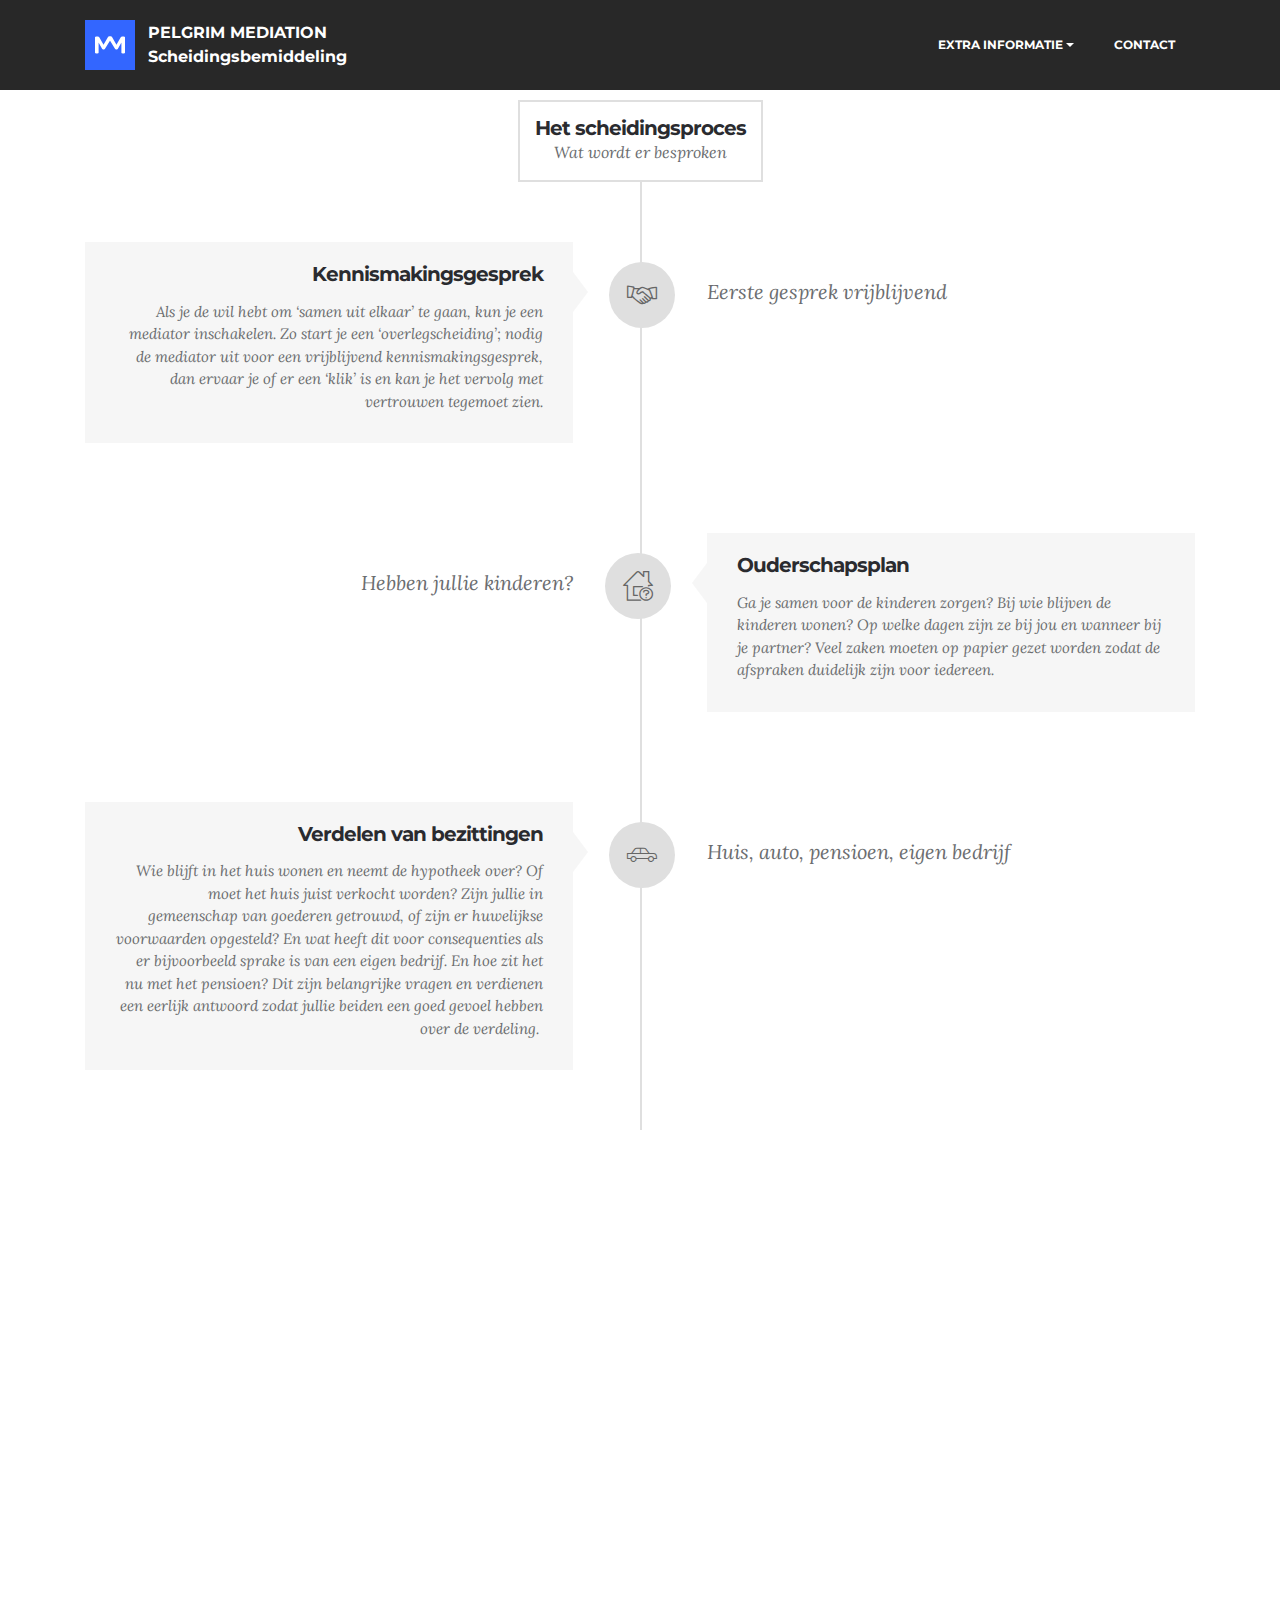
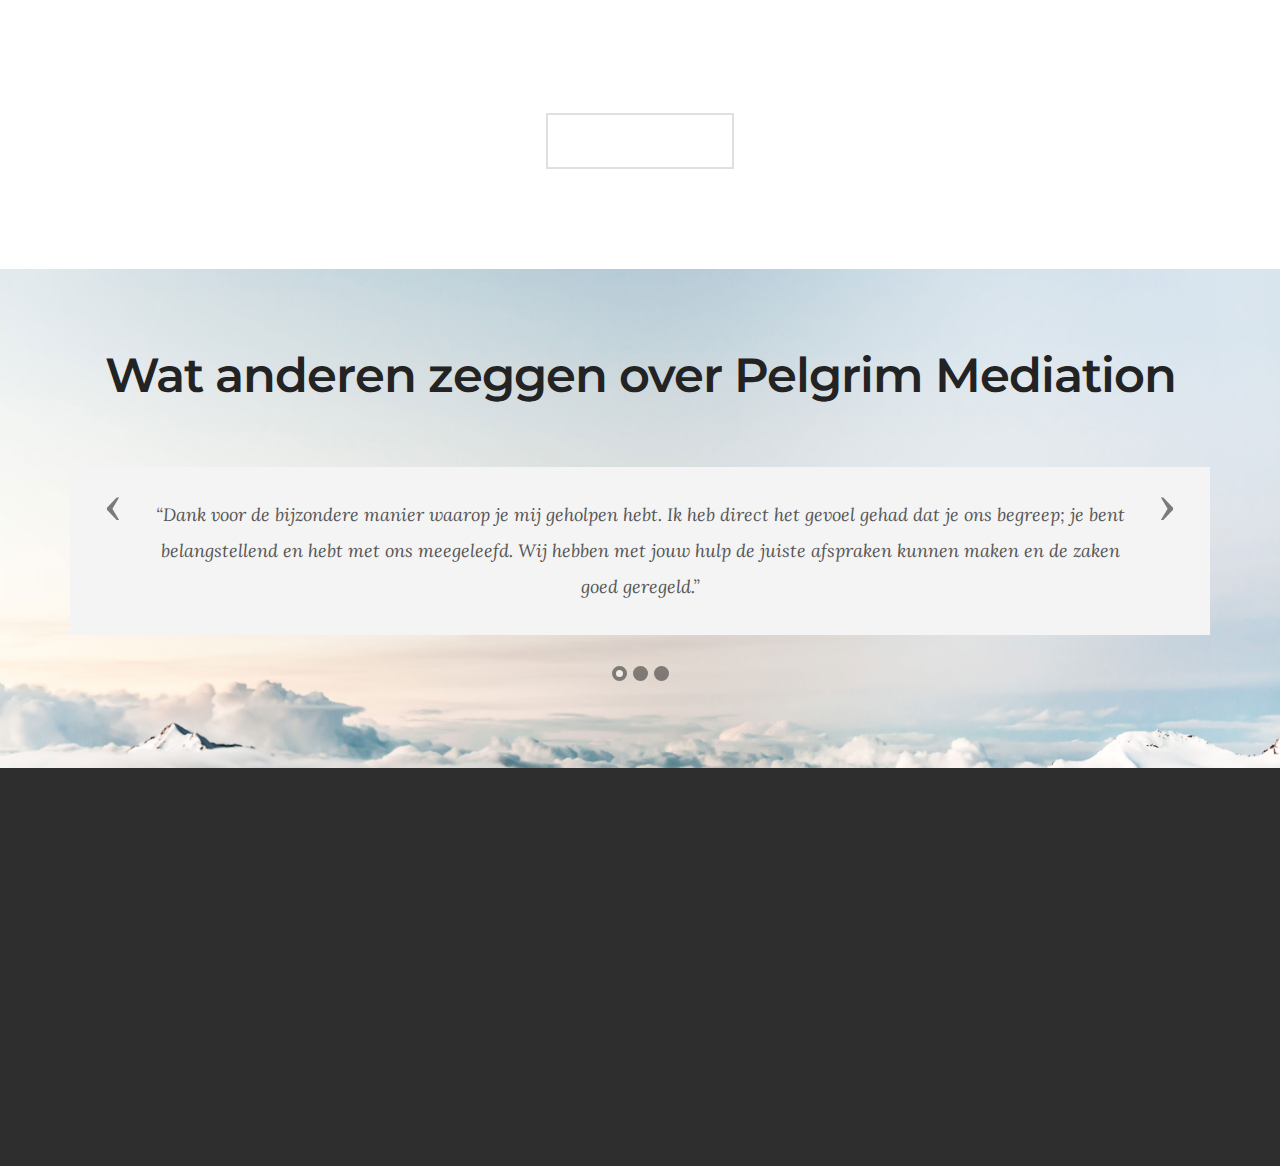
==== commit 40f47d25: "Update naar aanleiding van nieuwe tekst en opzet" ====
--- a/scheidingsproces.html
+++ b/scheidingsproces.html
@@ -1,34 +1,64 @@
 <!DOCTYPE html>
 <html>
 <head>
-  <!-- Site made with Mobirise Website Builder v3.12.1, https://mobirise.com -->
+  <!-- Site made with Mobirise Website Builder v4.3.2, https://mobirise.com -->
   <meta charset="UTF-8">
   <meta http-equiv="X-UA-Compatible" content="IE=edge">
-  <meta name="generator" content="Mobirise v3.12.1, mobirise.com">
+  <meta name="generator" content="Mobirise v4.3.2, mobirise.com">
   <meta name="viewport" content="width=device-width, initial-scale=1">
   <link rel="shortcut icon" href="assets/images/logo-pelgrim-mediation-facebook.svg" type="image/x-icon">
   <meta name="description" content="">
   <title>Het Scheidingsproces</title>
-  <link rel="stylesheet" href="https://fonts.googleapis.com/css?family=Lora:400,700,400italic,700italic&amp;subset=latin">
+  <link rel="stylesheet" href="assets/icon54-v2/style.css">
   <link rel="stylesheet" href="https://fonts.googleapis.com/css?family=Montserrat:400,700">
   <link rel="stylesheet" href="https://fonts.googleapis.com/css?family=Raleway:100,100i,200,200i,300,300i,400,400i,500,500i,600,600i,700,700i,800,800i,900,900i">
+  <link rel="stylesheet" href="assets/icon54/style.css">
+  <link rel="stylesheet" href="assets/icons-mind/style.css">
+  <link rel="stylesheet" href="https://fonts.googleapis.com/css?family=Lora:400,700,400italic,700italic&subset=latin">
   <link rel="stylesheet" href="assets/bootstrap-material-design-font/css/material.css">
-  <link rel="stylesheet" href="assets/icons-mind/style.css">
-  <link rel="stylesheet" href="assets/icon54/style.css">
-  <link rel="stylesheet" href="assets/icon54-v2/style.css">
   <link rel="stylesheet" href="assets/tether/tether.min.css">
   <link rel="stylesheet" href="assets/bootstrap/css/bootstrap.min.css">
+  <link rel="stylesheet" href="assets/animate.css/animate.min.css">
   <link rel="stylesheet" href="assets/dropdown/css/style.css">
-  <link rel="stylesheet" href="assets/animate.css/animate.min.css">
   <link rel="stylesheet" href="assets/theme/css/style.css">
   <link rel="stylesheet" href="assets/mobirise3-blocks-plugin/css/style.css">
   <link rel="stylesheet" href="assets/mobirise/css/mbr-additional.css" type="text/css">
   
   
-  
+  <link rel="apple-touch-icon" sizes="57x57" href="assets/images/apple-icon-57x57.png">
+<link rel="apple-touch-icon" sizes="60x60" href="assets/images/apple-icon-60x60.png">
+<link rel="apple-touch-icon" sizes="72x72" href="assets/images/apple-icon-72x72.png">
+<link rel="apple-touch-icon" sizes="76x76" href="assets/images/apple-icon-76x76.png">
+<link rel="apple-touch-icon" sizes="114x114" href="assets/images/apple-icon-114x114.png">
+<link rel="apple-touch-icon" sizes="120x120" href="assets/images/apple-icon-120x120.png">
+<link rel="apple-touch-icon" sizes="144x144" href="assets/images/apple-icon-144x144.png">
+<link rel="apple-touch-icon" sizes="152x152" href="assets/images/apple-icon-152x152.png">
+<link rel="apple-touch-icon" sizes="180x180" href="assets/images/apple-icon-180x180.png">
+<link rel="icon" type="image/png" sizes="192x192"  href="assets/images/android-icon-192x192.png">
+<link rel="icon" type="image/png" sizes="32x32" href="assets/images/favicon-32x32.png">
+<link rel="icon" type="image/png" sizes="96x96" href="assets/images/favicon-96x96.png">
+<link rel="icon" type="image/png" sizes="16x16" href="assets/images/favicon-16x16.png">
+<link rel="manifest" href="/manifest.json">
+<meta name="msapplication-TileColor" content="#ffffff">
+<meta name="msapplication-TileImage" content="/ms-icon-144x144.png">
+<meta name="theme-color" content="#ffffff">
 </head>
 <body>
-<section id="menu-q">
+
+<!-- Google Analytics -->
+<!-- Global Site Tag (gtag.js) - Google Analytics -->
+<script async src="https://www.googletagmanager.com/gtag/js?id=UA-107211981-1"></script>
+<script>
+  window.dataLayer = window.dataLayer || [];
+  function gtag(){dataLayer.push(arguments)};
+  gtag('js', new Date());
+
+  gtag('config', 'UA-107211981-1');
+</script>
+<!-- /Google Analytics -->
+
+
+<section id="menu-q" data-rv-view="32">
 
     <nav class="navbar navbar-dropdown navbar-fixed-top">
         <div class="container">
@@ -38,7 +68,7 @@
 
                     <div class="navbar-brand">
                         <a href="http://www.pelgrimmediation.nl" class="navbar-logo"><img src="assets/images/logo-pelgrim-mediation-facebook.svg" alt="Pelgrim Mediation" title="Pelgrim Mediation"></a>
-                        <a class="navbar-caption" href="https://mobirise.com">PELGRIM MEDIATION</a>
+                        <a class="navbar-caption" href="http://www.pelgrimmediation.nl">PELGRIM MEDIATION<br>Scheidingsbemiddeling<br></a>
                     </div>
 
                 </div>
@@ -61,7 +91,7 @@
 
 </section>
 
-<section class="engine"><a rel="external" href="https://mobirise.com">Mobirise Web Builder</a></section><section class="mbr-section extFeatures13 mbr-after-navbar" id="extFeatures13-j" style="background-color: rgb(255, 255, 255); padding-top: 100px; padding-bottom: 100px;">
+<section class="engine"><a href="https://mobirise.co/o">bootstrap buttons</a></section><section class="mbr-section extFeatures13 mbr-after-navbar" id="extFeatures13-j" data-rv-view="34" style="background-color: rgb(255, 255, 255); padding-top: 100px; padding-bottom: 100px;">
     <div class="elements-content">
         
         <div class="container titleBlock">
@@ -78,7 +108,7 @@
                     <div class="date date-normal">
                         <p class="mbr-section-text-gray lead h-black">Eerste gesprek vrijblijvend</p>
                     </div>
-                    <span class="iconBackground first_span"><span class="icon"><span class="icon54-handshake mbr-iconfont-extFeatures2" style="color: rgb(102, 102, 102);"></span></span></span>
+                    <span class="iconBackground first_span"><span class="icon"><span class="icon54-v1-handshake mbr-iconfont-extFeatures2" style="color: rgb(102, 102, 102);"></span></span></span>
                     <div class="timeline-panel">
                         <h4 class="h-black text-right">Kennismakingsgesprek</h4>
                         <p class="mbr-section-text-gray lead h-black">Als je de wil hebt om ‘samen uit elkaar’ te gaan, kun je een mediator inschakelen. Zo start je een ‘overlegscheiding’; nodig de mediator uit voor een vrijblijvend kennismakingsgesprek, dan ervaar je of er een ‘klik’ is en kan je het vervolg met vertrouwen tegemoet zien.<br></p>
@@ -122,7 +152,7 @@
                     <div class="date date-normal">
                         <p class="mbr-section-text-gray lead h-black">Laatste gesprek</p>
                     </div>
-                    <span class="iconBackground"><span class="icon"><span class="icon54-document-file mbr-iconfont-features6" style="color: rgb(102, 102, 102);"></span></span></span>
+                    <span class="iconBackground"><span class="icon"><span class="icon54-v1-document-file mbr-iconfont-features6" style="color: rgb(102, 102, 102);"></span></span></span>
                     <div class="timeline-panel">
                         <h4 class="h-black text-right">Goed uit elkaar</h4>
                         <p class="mbr-section-text-gray lead h-black">Aan het einde van het scheidingsproces met de mediator worden alle afspraken vastgelegd in een scheidingsconvenant. Als jullie kinderen hebben is het ouderschapsplan hier onderdeel van. De stukken worden door een advocaat ingediend bij een rechtbank waarna uitspraak van de rechter plaatsvindt.</p>
@@ -151,7 +181,7 @@
     </div>
 </section>
 
-<section class="mbr-slider mbr-section mbr-section-nopadding carousel slide extTestimonials1" data-ride="carousel" data-keyboard="false" data-wrap="true" data-pause="false" data-interval="10000" id="extTestimonials1-i" style="background-image: url(assets/images/flight-mountains-sky-flying.jpg); padding-top: 80px; padding-bottom: 40px;">
+<section class="mbr-slider mbr-section mbr-section-nopadding carousel slide extTestimonials1" data-ride="carousel" data-keyboard="false" data-wrap="true" data-pause="false" data-interval="10000" id="extTestimonials1-i" data-rv-view="37" style="background-image: url(assets/images/flight-mountains-sky-flying.jpg); padding-top: 80px; padding-bottom: 40px;">
 
     
 
@@ -176,7 +206,7 @@
                     <div class="row">
                         <div class="col-xs-12">
                             <div class="mbr-testimonial card">
-                                <div class="card-block"><p>“Dank voor de bijzondere manier waarop je mij geholpen hebt. Ik heb direct het gevoel gehad dat je ons begreep; je bent belangstellend en hebt met ons meegeleefd. Wij hebben met jou hulp de juiste  afspraken kunnen maken en de zaken goed geregeld.”</p></div>
+                                <div class="card-block"><p>“Dank voor de bijzondere manier waarop je mij geholpen hebt. Ik heb direct het gevoel gehad dat je ons begreep; je bent belangstellend en hebt met ons meegeleefd. Wij hebben met jouw hulp de juiste  afspraken kunnen maken en de zaken goed geregeld.”</p></div>
                                 <div class="mbr-author card-footer">
                                     
                                     
@@ -228,7 +258,7 @@
 
 </section>
 
-<section class="mbr-section mbr-section-md-padding mbr-footer footer1" id="contacts1-l" style="background-color: rgb(46, 46, 46); padding-top: 90px; padding-bottom: 90px;">
+<section class="mbr-section mbr-section-md-padding mbr-footer footer1" id="contacts1-l" data-rv-view="50" style="background-color: rgb(46, 46, 46); padding-top: 90px; padding-bottom: 90px;">
     
     <div class="container">
         <div class="row">
@@ -239,7 +269,7 @@
                 <p></p>
             </div>
             <div class="mbr-footer-content col-xs-12 col-md-3">
-                <p><strong>Bedrijfsinformatie</strong><br><span style="font-size: 0.875rem; line-height: 1.5;">Roosduinen 111</span><br>2134 ZA Hoofddorp<br>KvK: <a href="https://www.kvk.nl/orderstraat/product-kiezen/?kvknummer=677189220000">67718922</a><a href="https://www.kvk.nl/orderstraat/product-kiezen/?kvknummer=677189220000"><br></a><br><a href="https://www.kvk.nl/orderstraat/product-kiezen/?kvknummer=677189220000"><br></a><br></p>
+                <p><strong>Bedrijfsinformatie</strong><br><span style="font-size: 0.875rem; line-height: 1.5;">Roosduinen 111</span><br>2134 ZA Hoofddorp<br>KvK: <a href="https://www.kvk.nl/orderstraat/product-kiezen/?kvknummer=677189220000">67718922</a><br>BTW:&nbsp;NL1835.18147.B01<a href="https://www.kvk.nl/orderstraat/product-kiezen/?kvknummer=677189220000"><br></a><a href="https://www.kvk.nl/orderstraat/product-kiezen/?kvknummer=677189220000"><br></a><br><a href="https://www.kvk.nl/orderstraat/product-kiezen/?kvknummer=677189220000"><br></a><br></p>
             </div>
             <div class="mbr-footer-content col-xs-12 col-md-3">
                 <p><strong>Contact</strong><br>Email: <a href="mailto:info@pelgrimmediation.nl">info@pelgrimmediation.nl</a><br>Mobiel: 06-51478658<br></p>
@@ -254,10 +284,10 @@
   <script src="assets/tether/tether.min.js"></script>
   <script src="assets/bootstrap/js/bootstrap.min.js"></script>
   <script src="assets/smooth-scroll/smooth-scroll.js"></script>
-  <script src="assets/dropdown/js/script.min.js"></script>
   <script src="assets/touch-swipe/jquery.touch-swipe.min.js"></script>
   <script src="assets/viewport-checker/jquery.viewportchecker.js"></script>
   <script src="assets/bootstrap-carousel-swipe/bootstrap-carousel-swipe.js"></script>
+  <script src="assets/dropdown/js/script.min.js"></script>
   <script src="assets/theme/js/script.js"></script>
   <script src="assets/mobirise3-blocks-plugin/js/script.js"></script>
   
--- a/assets/icon54-v2/style.css
+++ b/assets/icon54-v2/style.css
@@ -1,2982 +1,2984 @@
 @font-face {
-  font-family: 'icon54-v2';
-  src:  url('fonts/icon54-v2.eot?3tvhdh');
-  src:  url('fonts/icon54-v2.eot?3tvhdh#iefix') format('embedded-opentype'),
-    url('fonts/icon54-v2.ttf?3tvhdh') format('truetype'),
-    url('fonts/icon54-v2.woff?3tvhdh') format('woff'),
-    url('fonts/icon54-v2.svg?3tvhdh#icon54-v2') format('svg');
-  font-weight: normal;
-  font-style: normal;
+    font-family: 'icon54-v2';
+    src: url('fonts/icon54-v2.eot?3tvhdh');
+    src: url('fonts/icon54-v2.eot?3tvhdh#iefix') format('embedded-opentype'),
+        url('fonts/icon54-v2.ttf?3tvhdh') format('truetype'),
+        url('fonts/icon54-v2.woff?3tvhdh') format('woff'),
+        url('fonts/icon54-v2.svg?3tvhdh#icon54-v2') format('svg');
+    font-weight: normal;
+    font-style: normal;
 }
 
-[class^="icon54-v2-"], [class*=" icon54-v2-"] {
-  /* use !important to prevent issues with browser extensions that change fonts */
-  font-family: 'icon54-v2' !important;
-  speak: none;
-  font-style: normal;
-  font-weight: normal;
-  font-variant: normal;
-  text-transform: none;
-  line-height: 1;
+[class^='icon54-v2-'],
+[class*=' icon54-v2-'] {
+    /* use !important to prevent issues with browser extensions that change fonts */
+    font-family: 'icon54-v2' !important;
+    speak: none;
+    font-style: normal;
+    font-weight: normal;
+    font-variant: normal;
+    text-transform: none;
+    line-height: 1;
 
-  /* Better Font Rendering =========== */
-  -webkit-font-smoothing: antialiased;
-  -moz-osx-font-smoothing: grayscale;
+    /* Better Font Rendering =========== */
+    -webkit-font-smoothing: antialiased;
+    -moz-osx-font-smoothing: grayscale;
 }
 
-.icon54-v2-israel:before {
-  content: "\e900";
-}
-.icon54-v2-year-aniversary-23:before {
-  content: "\e901";
-}
-.icon54-v2-year-aniversary3:before {
-  content: "\e902";
-}
-.icon54-v2-st-place:before {
-  content: "\e903";
-}
-.icon54-v2-nd-place:before {
-  content: "\e904";
-}
-.icon54-v2-rd-place:before {
-  content: "\e905";
-}
-.icon54-v2-stars:before {
-  content: "\e906";
-}
-.icon54-v2-year-aniversary-2:before {
-  content: "\e907";
-}
-.icon54-v2-year-aniversary:before {
-  content: "\e908";
-}
-.icon54-v2-year-aniversary-22:before {
-  content: "\e909";
-}
-.icon54-v2-year-aniversary2:before {
-  content: "\e90a";
-}
-.icon54-v2-accessibility:before {
-  content: "\e90b";
-}
-.icon54-v2-acorn:before {
-  content: "\e90c";
-}
-.icon54-v2-add-app:before {
-  content: "\e90d";
-}
-.icon54-v2-add-award-badge:before {
-  content: "\e90e";
-}
-.icon54-v2-add-heart:before {
-  content: "\e90f";
-}
-.icon54-v2-add-rating:before {
-  content: "\e910";
-}
-.icon54-v2-addon:before {
-  content: "\e911";
-}
-.icon54-v2-air-balloon:before {
-  content: "\e912";
-}
-.icon54-v2-air-condition:before {
-  content: "\e913";
-}
-.icon54-v2-airplane:before {
-  content: "\e914";
-}
-.icon54-v2-airport:before {
-  content: "\e915";
-}
-.icon54-v2-allert-app:before {
-  content: "\e916";
-}
-.icon54-v2-allow-copying:before {
-  content: "\e917";
-}
-.icon54-v2-allow-redistribution:before {
-  content: "\e918";
-}
-.icon54-v2-almond:before {
-  content: "\e919";
-}
-.icon54-v2-analitics:before {
-  content: "\e91a";
-}
-.icon54-v2-ananas:before {
-  content: "\e91b";
-}
-.icon54-v2-anchor:before {
-  content: "\e91c";
-}
-.icon54-v2-angle-ruler:before {
-  content: "\e91d";
-}
-.icon54-v2-app-1:before {
-  content: "\e91e";
-}
-.icon54-v2-app-2:before {
-  content: "\e91f";
-}
-.icon54-v2-app-error:before {
-  content: "\e920";
-}
-.icon54-v2-app-settings:before {
-  content: "\e921";
-}
-.icon54-v2-app-tile-task:before {
-  content: "\e922";
-}
-.icon54-v2-app-window:before {
-  content: "\e923";
-}
-.icon54-v2-apple:before {
-  content: "\e924";
-}
-.icon54-v2-application-user:before {
-  content: "\e925";
-}
-.icon54-v2-application:before {
-  content: "\e926";
-}
-.icon54-v2-arc-de-triomphe:before {
-  content: "\e927";
-}
-.icon54-v2-architecture:before {
-  content: "\e928";
-}
-.icon54-v2-arrived:before {
-  content: "\e929";
-}
-.icon54-v2-arriving:before {
-  content: "\e92a";
-}
-.icon54-v2-artichoke:before {
-  content: "\e92b";
-}
-.icon54-v2-asparagus:before {
-  content: "\e92c";
-}
-.icon54-v2-attach-app:before {
-  content: "\e92d";
-}
-.icon54-v2-attention:before {
-  content: "\e92e";
-}
-.icon54-v2-avocado:before {
-  content: "\e92f";
-}
-.icon54-v2-award-1:before {
-  content: "\e930";
-}
-.icon54-v2-award-2:before {
-  content: "\e931";
-}
-.icon54-v2-award-badge-shopping:before {
-  content: "\e932";
-}
-.icon54-v2-award-stamp-2:before {
-  content: "\e933";
-}
-.icon54-v2-award-stamp:before {
-  content: "\e934";
-}
-.icon54-v2-axe:before {
-  content: "\e935";
-}
-.icon54-v2-badge-star:before {
-  content: "\e936";
-}
-.icon54-v2-bag-conveyer:before {
-  content: "\e937";
-}
-.icon54-v2-bag-weight:before {
-  content: "\e938";
-}
-.icon54-v2-bag:before {
-  content: "\e939";
-}
-.icon54-v2-bakelite:before {
-  content: "\e93a";
-}
-.icon54-v2-ball:before {
-  content: "\e93b";
-}
-.icon54-v2-banana:before {
-  content: "\e93c";
-}
-.icon54-v2-bank-1:before {
-  content: "\e93d";
-}
-.icon54-v2-bank-2:before {
-  content: "\e93e";
-}
-.icon54-v2-barber-shop:before {
-  content: "\e93f";
-}
-.icon54-v2-barber's-razor:before {
-  content: "\e940";
-}
-.icon54-v2-barcode-app:before {
-  content: "\e941";
-}
-.icon54-v2-barn:before {
-  content: "\e942";
-}
-.icon54-v2-barrow:before {
-  content: "\e943";
-}
-.icon54-v2-basketball-cup:before {
-  content: "\e944";
-}
-.icon54-v2-beard-1:before {
-  content: "\e945";
-}
-.icon54-v2-beard-2:before {
-  content: "\e946";
-}
-.icon54-v2-beard-3:before {
-  content: "\e947";
-}
-.icon54-v2-beard-4:before {
-  content: "\e948";
-}
-.icon54-v2-berlin-tv-tower:before {
-  content: "\e949";
-}
-.icon54-v2-bicycle-1:before {
-  content: "\e94a";
-}
-.icon54-v2-bicycle-2:before {
-  content: "\e94b";
-}
-.icon54-v2-big-ben:before {
-  content: "\e94c";
-}
-.icon54-v2-binar-code-2:before {
-  content: "\e94d";
-}
-.icon54-v2-binar-code:before {
-  content: "\e94e";
-}
-.icon54-v2-bishop-1:before {
-  content: "\e94f";
-}
-.icon54-v2-bishop-2:before {
-  content: "\e950";
-}
-.icon54-v2-bitcoin-app:before {
-  content: "\e951";
-}
-.icon54-v2-blueberries:before {
-  content: "\e952";
-}
-.icon54-v2-bologna:before {
-  content: "\e953";
-}
-.icon54-v2-booklet-female-1:before {
-  content: "\e954";
-}
-.icon54-v2-booklet-female-2:before {
-  content: "\e955";
-}
-.icon54-v2-booklet-male-1:before {
-  content: "\e956";
-}
-.icon54-v2-booklet-male-2:before {
-  content: "\e957";
-}
-.icon54-v2-bookmark-app:before {
-  content: "\e958";
-}
-.icon54-v2-bow-1:before {
-  content: "\e959";
-}
-.icon54-v2-bow-2:before {
-  content: "\e95a";
-}
-.icon54-v2-brick:before {
-  content: "\e95b";
-}
-.icon54-v2-bridge-1:before {
-  content: "\e95c";
-}
-.icon54-v2-bridge-2:before {
-  content: "\e95d";
-}
-.icon54-v2-broccoli:before {
-  content: "\e95e";
-}
-.icon54-v2-bucket:before {
-  content: "\e95f";
-}
-.icon54-v2-bug-fix:before {
-  content: "\e960";
-}
-.icon54-v2-bug:before {
-  content: "\e961";
-}
-.icon54-v2-bulldozer:before {
-  content: "\e962";
-}
-.icon54-v2-burj-khalifa-dubai:before {
-  content: "\e963";
-}
-.icon54-v2-bus-station:before {
-  content: "\e964";
-}
-.icon54-v2-c-plus-plus-1:before {
-  content: "\e965";
-}
-.icon54-v2-c-plus-plus-2:before {
-  content: "\e966";
-}
-.icon54-v2-cabbage:before {
-  content: "\e967";
-}
-.icon54-v2-calippers:before {
-  content: "\e968";
-}
-.icon54-v2-camera:before {
-  content: "\e969";
-}
-.icon54-v2-caravan:before {
-  content: "\e96a";
-}
-.icon54-v2-carrot:before {
-  content: "\e96b";
-}
-.icon54-v2-cashew:before {
-  content: "\e96c";
-}
-.icon54-v2-castle:before {
-  content: "\e96d";
-}
-.icon54-v2-castte:before {
-  content: "\e96e";
-}
-.icon54-v2-cement-trovel:before {
-  content: "\e96f";
-}
-.icon54-v2-cemetery:before {
-  content: "\e970";
-}
-.icon54-v2-central-television-beijing:before {
-  content: "\e971";
-}
-.icon54-v2-chain-sawe:before {
-  content: "\e972";
-}
-.icon54-v2-chat-app:before {
-  content: "\e973";
-}
-.icon54-v2-cherry-tomato:before {
-  content: "\e974";
-}
-.icon54-v2-cherry:before {
-  content: "\e975";
-}
-.icon54-v2-chess-board:before {
-  content: "\e976";
-}
-.icon54-v2-chess-clock:before {
-  content: "\e977";
-}
-.icon54-v2-chili:before {
-  content: "\e978";
-}
-.icon54-v2-chinese-lettuce:before {
-  content: "\e979";
-}
-.icon54-v2-church-1:before {
-  content: "\e97a";
-}
-.icon54-v2-church-2:before {
-  content: "\e97b";
-}
-.icon54-v2-circle-star:before {
-  content: "\e97c";
-}
-.icon54-v2-clean-code:before {
-  content: "\e97d";
-}
-.icon54-v2-clear-rating:before {
-  content: "\e97e";
-}
-.icon54-v2-clipboard:before {
-  content: "\e97f";
-}
-.icon54-v2-cloud-app:before {
-  content: "\e980";
-}
-.icon54-v2-clove:before {
-  content: "\e981";
-}
-.icon54-v2-cocktail:before {
-  content: "\e982";
-}
-.icon54-v2-cocoa-pod:before {
-  content: "\e983";
-}
-.icon54-v2-coconut:before {
-  content: "\e984";
-}
-.icon54-v2-code-1:before {
-  content: "\e985";
-}
-.icon54-v2-code-2:before {
-  content: "\e986";
-}
-.icon54-v2-code-doc:before {
-  content: "\e987";
-}
-.icon54-v2-colosseum:before {
-  content: "\e988";
-}
-.icon54-v2-comb-1:before {
-  content: "\e989";
-}
-.icon54-v2-comb-2:before {
-  content: "\e98a";
-}
-.icon54-v2-compass:before {
-  content: "\e98b";
-}
-.icon54-v2-computer-app:before {
-  content: "\e98c";
-}
-.icon54-v2-computer-user:before {
-  content: "\e98d";
-}
-.icon54-v2-connecting-users:before {
-  content: "\e98e";
-}
-.icon54-v2-content-view:before {
-  content: "\e98f";
-}
-.icon54-v2-cop-badge:before {
-  content: "\e990";
-}
-.icon54-v2-copyright-app:before {
-  content: "\e991";
-}
-.icon54-v2-copyright-doc:before {
-  content: "\e992";
-}
-.icon54-v2-copyright:before {
-  content: "\e993";
-}
-.icon54-v2-crain-hook:before {
-  content: "\e994";
-}
-.icon54-v2-crain:before {
-  content: "\e995";
-}
-.icon54-v2-creative-commun-doc:before {
-  content: "\e996";
-}
-.icon54-v2-creative-commun:before {
-  content: "\e997";
-}
-.icon54-v2-css-2:before {
-  content: "\e998";
-}
-.icon54-v2-css-3:before {
-  content: "\e999";
-}
-.icon54-v2-css1:before {
-  content: "\e99a";
-}
-.icon54-v2-cup-2:before {
-  content: "\e99b";
-}
-.icon54-v2-cup-3:before {
-  content: "\e99c";
-}
-.icon54-v2-cut:before {
-  content: "\e99d";
-}
-.icon54-v2-cutlery:before {
-  content: "\e99e";
-}
-.icon54-v2-cutter:before {
-  content: "\e99f";
-}
-.icon54-v2-database:before {
-  content: "\e9a0";
-}
-.icon54-v2-deer:before {
-  content: "\e9a1";
-}
-.icon54-v2-departed:before {
-  content: "\e9a2";
-}
-.icon54-v2-departing:before {
-  content: "\e9a3";
-}
-.icon54-v2-detail-view:before {
-  content: "\e9a4";
-}
-.icon54-v2-detailes-pane:before {
-  content: "\e9a5";
-}
-.icon54-v2-diploma:before {
-  content: "\e9a6";
-}
-.icon54-v2-disabled-man:before {
-  content: "\e9a7";
-}
-.icon54-v2-disc-cutter:before {
-  content: "\e9a8";
-}
-.icon54-v2-discount-sticker:before {
-  content: "\e9a9";
-}
-.icon54-v2-dislike:before {
-  content: "\e9aa";
-}
-.icon54-v2-dismiss-app:before {
-  content: "\e9ab";
-}
-.icon54-v2-dismiss-award-badge:before {
-  content: "\e9ac";
-}
-.icon54-v2-dismiss-heart:before {
-  content: "\e9ad";
-}
-.icon54-v2-dismiss-rating:before {
-  content: "\e9ae";
-}
-.icon54-v2-diving-goggles:before {
-  content: "\e9af";
-}
-.icon54-v2-dog-tag:before {
-  content: "\e9b0";
-}
-.icon54-v2-dollar-app:before {
-  content: "\e9b1";
-}
-.icon54-v2-done-app:before {
-  content: "\e9b2";
-}
-.icon54-v2-done-award-badge:before {
-  content: "\e9b3";
-}
-.icon54-v2-done-heart:before {
-  content: "\e9b4";
-}
-.icon54-v2-done-rating:before {
-  content: "\e9b5";
-}
-.icon54-v2-door:before {
-  content: "\e9b6";
-}
-.icon54-v2-download-app:before {
-  content: "\e9b7";
-}
-.icon54-v2-download:before {
-  content: "\e9b8";
-}
-.icon54-v2-drag-and-drop:before {
-  content: "\e9b9";
-}
-.icon54-v2-drilling-machine-2:before {
-  content: "\e9ba";
-}
-.icon54-v2-drilling-machine:before {
-  content: "\e9bb";
-}
-.icon54-v2-drive-app:before {
-  content: "\e9bc";
-}
-.icon54-v2-driver-licence-female:before {
-  content: "\e9bd";
-}
-.icon54-v2-driver-license-male:before {
-  content: "\e9be";
-}
-.icon54-v2-dropbox-app:before {
-  content: "\e9bf";
-}
-.icon54-v2-dubai:before {
-  content: "\e9c0";
-}
-.icon54-v2-durian:before {
-  content: "\e9c1";
-}
-.icon54-v2-earth-map:before {
-  content: "\e9c2";
-}
-.icon54-v2-easter-island:before {
-  content: "\e9c3";
-}
-.icon54-v2-eat-heart:before {
-  content: "\e9c4";
-}
-.icon54-v2-eating-award-badge:before {
-  content: "\e9c5";
-}
-.icon54-v2-edit-app:before {
-  content: "\e9c6";
-}
-.icon54-v2-eggplant:before {
-  content: "\e9c7";
-}
-.icon54-v2-egypt-pyramid:before {
-  content: "\e9c8";
-}
-.icon54-v2-eiffel-tower:before {
-  content: "\e9c9";
-}
-.icon54-v2-elevator:before {
-  content: "\e9ca";
-}
-.icon54-v2-email-app-1:before {
-  content: "\e9cb";
-}
-.icon54-v2-email-app-2:before {
-  content: "\e9cc";
-}
-.icon54-v2-empire-state-building:before {
-  content: "\e9cd";
-}
-.icon54-v2-empty-star:before {
-  content: "\e9ce";
-}
-.icon54-v2-equalizer:before {
-  content: "\e9cf";
-}
-.icon54-v2-escalator-down:before {
-  content: "\e9d0";
-}
-.icon54-v2-escalator-up:before {
-  content: "\e9d1";
-}
-.icon54-v2-euro-app:before {
-  content: "\e9d2";
-}
-.icon54-v2-exhibition:before {
-  content: "\e9d3";
-}
-.icon54-v2-exit-full-screen:before {
-  content: "\e9d4";
-}
-.icon54-v2-exit:before {
-  content: "\e9d5";
-}
-.icon54-v2-factory:before {
-  content: "\e9d6";
-}
-.icon54-v2-favorite-app-1:before {
-  content: "\e9d7";
-}
-.icon54-v2-favorite-app:before {
-  content: "\e9d8";
-}
-.icon54-v2-favorite-restaurant:before {
-  content: "\e9d9";
-}
-.icon54-v2-female-circle-1:before {
-  content: "\e9da";
-}
-.icon54-v2-female-circle-2:before {
-  content: "\e9db";
-}
-.icon54-v2-female-group-1:before {
-  content: "\e9dc";
-}
-.icon54-v2-female-group-2:before {
-  content: "\e9dd";
-}
-.icon54-v2-fennel:before {
-  content: "\e9de";
-}
-.icon54-v2-ferris-wheel:before {
-  content: "\e9df";
-}
-.icon54-v2-figs:before {
-  content: "\e9e0";
-}
-.icon54-v2-fire-station:before {
-  content: "\e9e1";
-}
-.icon54-v2-firewall:before {
-  content: "\e9e2";
-}
-.icon54-v2-first-ad:before {
-  content: "\e9e3";
-}
-.icon54-v2-flashlight:before {
-  content: "\e9e4";
-}
-.icon54-v2-flippers:before {
-  content: "\e9e5";
-}
-.icon54-v2-flow-chart-4:before {
-  content: "\e9e6";
-}
-.icon54-v2-flow-chat-1:before {
-  content: "\e9e7";
-}
-.icon54-v2-flow-chat-2:before {
-  content: "\e9e8";
-}
-.icon54-v2-folder-female:before {
-  content: "\e9e9";
-}
-.icon54-v2-folder-male:before {
-  content: "\e9ea";
-}
-.icon54-v2-footer:before {
-  content: "\e9eb";
-}
-.icon54-v2-fork-lift:before {
-  content: "\e9ec";
-}
-.icon54-v2-fountain:before {
-  content: "\e9ed";
-}
-.icon54-v2-fow-chat-3:before {
-  content: "\e9ee";
-}
-.icon54-v2-fragile:before {
-  content: "\e9ef";
-}
-.icon54-v2-free-sticker:before {
-  content: "\e9f0";
-}
-.icon54-v2-fuel-station:before {
-  content: "\e9f1";
-}
-.icon54-v2-full-screen:before {
-  content: "\e9f2";
-}
-.icon54-v2-full-star:before {
-  content: "\e9f3";
-}
-.icon54-v2-gallery-app:before {
-  content: "\e9f4";
-}
-.icon54-v2-gallery-view:before {
-  content: "\e9f5";
-}
-.icon54-v2-game-app:before {
-  content: "\e9f6";
-}
-.icon54-v2-garlic:before {
-  content: "\e9f7";
-}
-.icon54-v2-ginger:before {
-  content: "\e9f8";
-}
-.icon54-v2-glasses-1:before {
-  content: "\e9f9";
-}
-.icon54-v2-glasses-2:before {
-  content: "\e9fa";
-}
-.icon54-v2-glasses-3:before {
-  content: "\e9fb";
-}
-.icon54-v2-glasses-4:before {
-  content: "\e9fc";
-}
-.icon54-v2-glasses-5:before {
-  content: "\e9fd";
-}
-.icon54-v2-global-award-badge:before {
-  content: "\e9fe";
-}
-.icon54-v2-global-heart:before {
-  content: "\e9ff";
-}
-.icon54-v2-global-rating:before {
-  content: "\ea00";
-}
-.icon54-v2-global-user:before {
-  content: "\ea01";
-}
-.icon54-v2-global:before {
-  content: "\ea02";
-}
-.icon54-v2-golden-gate-bridge:before {
-  content: "\ea03";
-}
-.icon54-v2-golden-globe:before {
-  content: "\ea04";
-}
-.icon54-v2-grain:before {
-  content: "\ea05";
-}
-.icon54-v2-grape:before {
-  content: "\ea06";
-}
-.icon54-v2-great-wall:before {
-  content: "\ea07";
-}
-.icon54-v2-grid-1:before {
-  content: "\ea08";
-}
-.icon54-v2-grid-2:before {
-  content: "\ea09";
-}
-.icon54-v2-group-1:before {
-  content: "\ea0a";
-}
-.icon54-v2-group-2:before {
-  content: "\ea0b";
-}
-.icon54-v2-group-defense:before {
-  content: "\ea0c";
-}
-.icon54-v2-group-download:before {
-  content: "\ea0d";
-}
-.icon54-v2-group-shopping:before {
-  content: "\ea0e";
-}
-.icon54-v2-group-statistics:before {
-  content: "\ea0f";
-}
-.icon54-v2-group-upload:before {
-  content: "\ea10";
-}
-.icon54-v2-hair-band:before {
-  content: "\ea11";
-}
-.icon54-v2-half-star:before {
-  content: "\ea12";
-}
-.icon54-v2-hammer:before {
-  content: "\ea13";
-}
-.icon54-v2-hand-washing:before {
-  content: "\ea14";
-}
-.icon54-v2-hanger:before {
-  content: "\ea15";
-}
-.icon54-v2-haricot:before {
-  content: "\ea16";
-}
-.icon54-v2-hat-1:before {
-  content: "\ea17";
-}
-.icon54-v2-hat-2:before {
-  content: "\ea18";
-}
-.icon54-v2-hat-3:before {
-  content: "\ea19";
-}
-.icon54-v2-hat-4:before {
-  content: "\ea1a";
-}
-.icon54-v2-hat-portrait-frame:before {
-  content: "\ea1b";
-}
-.icon54-v2-hazelnut:before {
-  content: "\ea1c";
-}
-.icon54-v2-header:before {
-  content: "\ea1d";
-}
-.icon54-v2-headset:before {
-  content: "\ea1e";
-}
-.icon54-v2-heart-flag:before {
-  content: "\ea1f";
-}
-.icon54-v2-heart-full:before {
-  content: "\ea20";
-}
-.icon54-v2-heart-half:before {
-  content: "\ea21";
-}
-.icon54-v2-heart-shopping:before {
-  content: "\ea22";
-}
-.icon54-v2-heart-waiting:before {
-  content: "\ea23";
-}
-.icon54-v2-hearts-empty:before {
-  content: "\ea24";
-}
-.icon54-v2-heavy:before {
-  content: "\ea25";
-}
-.icon54-v2-helmet:before {
-  content: "\ea26";
-}
-.icon54-v2-high-voltage:before {
-  content: "\ea27";
-}
-.icon54-v2-hoist:before {
-  content: "\ea28";
-}
-.icon54-v2-hoist2:before {
-  content: "\ea29";
-}
-.icon54-v2-hold-heart:before {
-  content: "\ea2a";
-}
-.icon54-v2-hold-male:before {
-  content: "\ea2b";
-}
-.icon54-v2-hold-star:before {
-  content: "\ea2c";
-}
-.icon54-v2-home-app:before {
-  content: "\ea2d";
-}
-.icon54-v2-home:before {
-  content: "\ea2e";
-}
-.icon54-v2-honeymelon:before {
-  content: "\ea2f";
-}
-.icon54-v2-hospital:before {
-  content: "\ea30";
-}
-.icon54-v2-hot-drink:before {
-  content: "\ea31";
-}
-.icon54-v2-hot-sticker:before {
-  content: "\ea32";
-}
-.icon54-v2-hotel-1:before {
-  content: "\ea33";
-}
-.icon54-v2-hotel-2:before {
-  content: "\ea34";
-}
-.icon54-v2-hotel-3:before {
-  content: "\ea35";
-}
-.icon54-v2-hotel-4:before {
-  content: "\ea36";
-}
-.icon54-v2-house-1:before {
-  content: "\ea37";
-}
-.icon54-v2-house-2:before {
-  content: "\ea38";
-}
-.icon54-v2-house-3:before {
-  content: "\ea39";
-}
-.icon54-v2-house-4:before {
-  content: "\ea3a";
-}
-.icon54-v2-house-5:before {
-  content: "\ea3b";
-}
-.icon54-v2-house-6:before {
-  content: "\ea3c";
-}
-.icon54-v2-house-7:before {
-  content: "\ea3d";
-}
-.icon54-v2-house-8:before {
-  content: "\ea3e";
-}
-.icon54-v2-house-9:before {
-  content: "\ea3f";
-}
-.icon54-v2-html-1:before {
-  content: "\ea40";
-}
-.icon54-v2-html-2:before {
-  content: "\ea41";
-}
-.icon54-v2-html-5:before {
-  content: "\ea42";
-}
-.icon54-v2-http-1:before {
-  content: "\ea43";
-}
-.icon54-v2-http-2:before {
-  content: "\ea44";
-}
-.icon54-v2-id-female:before {
-  content: "\ea45";
-}
-.icon54-v2-id-male:before {
-  content: "\ea46";
-}
-.icon54-v2-id-photo:before {
-  content: "\ea47";
-}
-.icon54-v2-information-booklet:before {
-  content: "\ea48";
-}
-.icon54-v2-information:before {
-  content: "\ea49";
-}
-.icon54-v2-ironing-1:before {
-  content: "\ea4a";
-}
-.icon54-v2-ironing-2:before {
-  content: "\ea4b";
-}
-.icon54-v2-jack-hammer:before {
-  content: "\ea4c";
-}
-.icon54-v2-java-1:before {
-  content: "\ea4d";
-}
-.icon54-v2-java-2:before {
-  content: "\ea4e";
-}
-.icon54-v2-java-script:before {
-  content: "\ea4f";
-}
-.icon54-v2-jet-ski:before {
-  content: "\ea50";
-}
-.icon54-v2-jsx-1:before {
-  content: "\ea51";
-}
-.icon54-v2-jsx-2:before {
-  content: "\ea52";
-}
-.icon54-v2-kenu:before {
-  content: "\ea53";
-}
-.icon54-v2-kilimanjaro:before {
-  content: "\ea54";
-}
-.icon54-v2-king-1:before {
-  content: "\ea55";
-}
-.icon54-v2-king-2:before {
-  content: "\ea56";
-}
-.icon54-v2-kiwi:before {
-  content: "\ea57";
-}
-.icon54-v2-knight-1:before {
-  content: "\ea58";
-}
-.icon54-v2-knight-2:before {
-  content: "\ea59";
-}
-.icon54-v2-ladder:before {
-  content: "\ea5a";
-}
-.icon54-v2-ladies-bag:before {
-  content: "\ea5b";
-}
-.icon54-v2-large-icons-view:before {
-  content: "\ea5c";
-}
-.icon54-v2-left-items:before {
-  content: "\ea5d";
-}
-.icon54-v2-left-sidebar:before {
-  content: "\ea5e";
-}
-.icon54-v2-lemon-1:before {
-  content: "\ea5f";
-}
-.icon54-v2-lemon-2:before {
-  content: "\ea60";
-}
-.icon54-v2-letter:before {
-  content: "\ea61";
-}
-.icon54-v2-lettuce:before {
-  content: "\ea62";
-}
-.icon54-v2-life-jacket:before {
-  content: "\ea63";
-}
-.icon54-v2-lighthouse:before {
-  content: "\ea64";
-}
-.icon54-v2-like:before {
-  content: "\ea65";
-}
-.icon54-v2-lips:before {
-  content: "\ea66";
-}
-.icon54-v2-list-view:before {
-  content: "\ea67";
-}
-.icon54-v2-load-app:before {
-  content: "\ea68";
-}
-.icon54-v2-lock-app-2:before {
-  content: "\ea69";
-}
-.icon54-v2-lock-app:before {
-  content: "\ea6a";
-}
-.icon54-v2-lock-award-badge:before {
-  content: "\ea6b";
-}
-.icon54-v2-lock-group:before {
-  content: "\ea6c";
-}
-.icon54-v2-lock-heart:before {
-  content: "\ea6d";
-}
-.icon54-v2-lock-rating:before {
-  content: "\ea6e";
-}
-.icon54-v2-lollipop-1:before {
-  content: "\ea6f";
-}
-.icon54-v2-lollipop-2:before {
-  content: "\ea70";
-}
-.icon54-v2-luggage-keeping:before {
-  content: "\ea71";
-}
-.icon54-v2-luggage-weight:before {
-  content: "\ea72";
-}
-.icon54-v2-machu-picchu:before {
-  content: "\ea73";
-}
-.icon54-v2-mail-app:before {
-  content: "\ea74";
-}
-.icon54-v2-maize:before {
-  content: "\ea75";
-}
-.icon54-v2-male-and-female-1:before {
-  content: "\ea76";
-}
-.icon54-v2-male-and-female-2:before {
-  content: "\ea77";
-}
-.icon54-v2-male-circle-1:before {
-  content: "\ea78";
-}
-.icon54-v2-male-circle-2:before {
-  content: "\ea79";
-}
-.icon54-v2-male-group-1:before {
-  content: "\ea7a";
-}
-.icon54-v2-male-group-2:before {
-  content: "\ea7b";
-}
-.icon54-v2-man-with-briefcase:before {
-  content: "\ea7c";
-}
-.icon54-v2-man:before {
-  content: "\ea7d";
-}
-.icon54-v2-mango:before {
-  content: "\ea7e";
-}
-.icon54-v2-map:before {
-  content: "\ea7f";
-}
-.icon54-v2-mark-bubble-1:before {
-  content: "\ea80";
-}
-.icon54-v2-mark-bubble-2:before {
-  content: "\ea81";
-}
-.icon54-v2-mark-bubble-3:before {
-  content: "\ea82";
-}
-.icon54-v2-mark-group:before {
-  content: "\ea83";
-}
-.icon54-v2-maximize:before {
-  content: "\ea84";
-}
-.icon54-v2-medal-1:before {
-  content: "\ea85";
-}
-.icon54-v2-medal-2:before {
-  content: "\ea86";
-}
-.icon54-v2-medal-3:before {
-  content: "\ea87";
-}
-.icon54-v2-medal-4:before {
-  content: "\ea88";
-}
-.icon54-v2-medal-5:before {
-  content: "\ea89";
-}
-.icon54-v2-medium-icons-view:before {
-  content: "\ea8a";
-}
-.icon54-v2-melon:before {
-  content: "\ea8b";
-}
-.icon54-v2-military-award-1:before {
-  content: "\ea8c";
-}
-.icon54-v2-military-award-2:before {
-  content: "\ea8d";
-}
-.icon54-v2-military-award-3:before {
-  content: "\ea8e";
-}
-.icon54-v2-military-award-4:before {
-  content: "\ea8f";
-}
-.icon54-v2-militay-shield:before {
-  content: "\ea90";
-}
-.icon54-v2-minimize-2:before {
-  content: "\ea91";
-}
-.icon54-v2-minimize:before {
-  content: "\ea92";
-}
-.icon54-v2-mosque:before {
-  content: "\ea93";
-}
-.icon54-v2-mountains:before {
-  content: "\ea94";
-}
-.icon54-v2-mouse-app:before {
-  content: "\ea95";
-}
-.icon54-v2-mouve-piece:before {
-  content: "\ea96";
-}
-.icon54-v2-multy-task-2:before {
-  content: "\ea97";
-}
-.icon54-v2-multy-task:before {
-  content: "\ea98";
-}
-.icon54-v2-museum:before {
-  content: "\ea99";
-}
-.icon54-v2-mushroom-1:before {
-  content: "\ea9a";
-}
-.icon54-v2-mushroom-2:before {
-  content: "\ea9b";
-}
-.icon54-v2-music-app:before {
-  content: "\ea9c";
-}
-.icon54-v2-mustache-1:before {
-  content: "\ea9d";
-}
-.icon54-v2-mysql-1:before {
-  content: "\ea9e";
-}
-.icon54-v2-mysql-2:before {
-  content: "\ea9f";
-}
-.icon54-v2-mysql-database:before {
-  content: "\eaa0";
-}
-.icon54-v2-name-plate-female-1:before {
-  content: "\eaa1";
-}
-.icon54-v2-name-plate-female-2:before {
-  content: "\eaa2";
-}
-.icon54-v2-name-plate-female-3:before {
-  content: "\eaa3";
-}
-.icon54-v2-name-plate-male-1:before {
-  content: "\eaa4";
-}
-.icon54-v2-name-plate-male-2:before {
-  content: "\eaa5";
-}
-.icon54-v2-name-plate-male-3:before {
-  content: "\eaa6";
-}
-.icon54-v2-nativity-facade-barcelona:before {
-  content: "\eaa7";
-}
-.icon54-v2-network-app:before {
-  content: "\eaa8";
-}
-.icon54-v2-new-sticker:before {
-  content: "\eaa9";
-}
-.icon54-v2-no-air-condition:before {
-  content: "\eaaa";
-}
-.icon54-v2-no-bleaching:before {
-  content: "\eaab";
-}
-.icon54-v2-no-copyright-doc:before {
-  content: "\eaac";
-}
-.icon54-v2-no-copyright:before {
-  content: "\eaad";
-}
-.icon54-v2-no-creative-commun:before {
-  content: "\eaae";
-}
-.icon54-v2-no-cut:before {
-  content: "\eaaf";
-}
-.icon54-v2-no-dogs:before {
-  content: "\eab0";
-}
-.icon54-v2-no-fishing:before {
-  content: "\eab1";
-}
-.icon54-v2-no-food:before {
-  content: "\eab2";
-}
-.icon54-v2-no-hoist:before {
-  content: "\eab3";
-}
-.icon54-v2-no-icecream:before {
-  content: "\eab4";
-}
-.icon54-v2-no-ironing:before {
-  content: "\eab5";
-}
-.icon54-v2-no-pack-up:before {
-  content: "\eab6";
-}
-.icon54-v2-no-phone:before {
-  content: "\eab7";
-}
-.icon54-v2-no-resel:before {
-  content: "\eab8";
-}
-.icon54-v2-no-resell-doc:before {
-  content: "\eab9";
-}
-.icon54-v2-no-shower:before {
-  content: "\eaba";
-}
-.icon54-v2-no-smoking:before {
-  content: "\eabb";
-}
-.icon54-v2-no-step:before {
-  content: "\eabc";
-}
-.icon54-v2-no-stream:before {
-  content: "\eabd";
-}
-.icon54-v2-no-swimming:before {
-  content: "\eabe";
-}
-.icon54-v2-no-touch:before {
-  content: "\eabf";
-}
-.icon54-v2-no-wet-ironing:before {
-  content: "\eac0";
-}
-.icon54-v2-no-wetting:before {
-  content: "\eac1";
-}
-.icon54-v2-nophoto:before {
-  content: "\eac2";
-}
-.icon54-v2-not-arrived:before {
-  content: "\eac3";
-}
-.icon54-v2-not-departed:before {
-  content: "\eac4";
-}
-.icon54-v2-not-drinking-water:before {
-  content: "\eac5";
-}
-.icon54-v2-not-loud:before {
-  content: "\eac6";
-}
-.icon54-v2-nuclear-reactor:before {
-  content: "\eac7";
-}
-.icon54-v2-nuclear:before {
-  content: "\eac8";
-}
-.icon54-v2-obelisc:before {
-  content: "\eac9";
-}
-.icon54-v2-office-1:before {
-  content: "\eaca";
-}
-.icon54-v2-office-2:before {
-  content: "\eacb";
-}
-.icon54-v2-office-3:before {
-  content: "\eacc";
-}
-.icon54-v2-office-4:before {
-  content: "\eacd";
-}
-.icon54-v2-office-5:before {
-  content: "\eace";
-}
-.icon54-v2-office-6:before {
-  content: "\eacf";
-}
-.icon54-v2-old-camera-1:before {
-  content: "\ead0";
-}
-.icon54-v2-old-camera-2:before {
-  content: "\ead1";
-}
-.icon54-v2-old-sticky-1:before {
-  content: "\ead2";
-}
-.icon54-v2-old-sticky-2:before {
-  content: "\ead3";
-}
-.icon54-v2-old-sticky-3:before {
-  content: "\ead4";
-}
-.icon54-v2-old-telephone:before {
-  content: "\ead5";
-}
-.icon54-v2-olive:before {
-  content: "\ead6";
-}
-.icon54-v2-onion:before {
-  content: "\ead7";
-}
-.icon54-v2-oscar:before {
-  content: "\ead8";
-}
-.icon54-v2-pack-up:before {
-  content: "\ead9";
-}
-.icon54-v2-pagoda-myanmar:before {
-  content: "\eada";
-}
-.icon54-v2-pagoda:before {
-  content: "\eadb";
-}
-.icon54-v2-paifang-china:before {
-  content: "\eadc";
-}
-.icon54-v2-paint-brush:before {
-  content: "\eadd";
-}
-.icon54-v2-paint-bucket:before {
-  content: "\eade";
-}
-.icon54-v2-paint-roller:before {
-  content: "\eadf";
-}
-.icon54-v2-palm-tree:before {
-  content: "\eae0";
-}
-.icon54-v2-pantheon:before {
-  content: "\eae1";
-}
-.icon54-v2-papaya:before {
-  content: "\eae2";
-}
-.icon54-v2-park:before {
-  content: "\eae3";
-}
-.icon54-v2-party-glasses:before {
-  content: "\eae4";
-}
-.icon54-v2-passport:before {
-  content: "\eae5";
-}
-.icon54-v2-pawn-1:before {
-  content: "\eae6";
-}
-.icon54-v2-pawn-2:before {
-  content: "\eae7";
-}
-.icon54-v2-pay-doc:before {
-  content: "\eae8";
-}
-.icon54-v2-pea:before {
-  content: "\eae9";
-}
-.icon54-v2-peach-1:before {
-  content: "\eaea";
-}
-.icon54-v2-peach-2:before {
-  content: "\eaeb";
-}
-.icon54-v2-peanut:before {
-  content: "\eaec";
-}
-.icon54-v2-pear:before {
-  content: "\eaed";
-}
-.icon54-v2-pecan:before {
-  content: "\eaee";
-}
-.icon54-v2-pentagon:before {
-  content: "\eaef";
-}
-.icon54-v2-pepper:before {
-  content: "\eaf0";
-}
-.icon54-v2-personal-award-badge:before {
-  content: "\eaf1";
-}
-.icon54-v2-personal-heart:before {
-  content: "\eaf2";
-}
-.icon54-v2-personal-use:before {
-  content: "\eaf3";
-}
-.icon54-v2-pesronal-use-doc:before {
-  content: "\eaf4";
-}
-.icon54-v2-phone-user:before {
-  content: "\eaf5";
-}
-.icon54-v2-php-1:before {
-  content: "\eaf6";
-}
-.icon54-v2-php-2:before {
-  content: "\eaf7";
-}
-.icon54-v2-pin-app:before {
-  content: "\eaf8";
-}
-.icon54-v2-pipe-1:before {
-  content: "\eaf9";
-}
-.icon54-v2-pipe-2:before {
-  content: "\eafa";
-}
-.icon54-v2-pisa:before {
-  content: "\eafb";
-}
-.icon54-v2-pistachio:before {
-  content: "\eafc";
-}
-.icon54-v2-playground:before {
-  content: "\eafd";
-}
-.icon54-v2-pliers:before {
-  content: "\eafe";
-}
-.icon54-v2-plugin:before {
-  content: "\eaff";
-}
-.icon54-v2-plum:before {
-  content: "\eb00";
-}
-.icon54-v2-pocket-watch:before {
-  content: "\eb01";
-}
-.icon54-v2-podium:before {
-  content: "\eb02";
-}
-.icon54-v2-police:before {
-  content: "\eb03";
-}
-.icon54-v2-pomegranate:before {
-  content: "\eb04";
-}
-.icon54-v2-port:before {
-  content: "\eb05";
-}
-.icon54-v2-portrait-frame:before {
-  content: "\eb06";
-}
-.icon54-v2-post-it:before {
-  content: "\eb07";
-}
-.icon54-v2-post-office:before {
-  content: "\eb08";
-}
-.icon54-v2-potato:before {
-  content: "\eb09";
-}
-.icon54-v2-presentation-1:before {
-  content: "\eb0a";
-}
-.icon54-v2-presentation-2:before {
-  content: "\eb0b";
-}
-.icon54-v2-presentation-3:before {
-  content: "\eb0c";
-}
-.icon54-v2-preview-pane:before {
-  content: "\eb0d";
-}
-.icon54-v2-profile-app:before {
-  content: "\eb0e";
-}
-.icon54-v2-profile-cardiograph:before {
-  content: "\eb0f";
-}
-.icon54-v2-profile-economy:before {
-  content: "\eb10";
-}
-.icon54-v2-profile-favourites:before {
-  content: "\eb11";
-}
-.icon54-v2-profile-head:before {
-  content: "\eb12";
-}
-.icon54-v2-profile-history:before {
-  content: "\eb13";
-}
-.icon54-v2-profile-lightbulb:before {
-  content: "\eb14";
-}
-.icon54-v2-profile-music:before {
-  content: "\eb15";
-}
-.icon54-v2-profile-settings:before {
-  content: "\eb16";
-}
-.icon54-v2-profile-star:before {
-  content: "\eb17";
-}
-.icon54-v2-profile-voltage:before {
-  content: "\eb18";
-}
-.icon54-v2-profile:before {
-  content: "\eb19";
-}
-.icon54-v2-programing:before {
-  content: "\eb1a";
-}
-.icon54-v2-property-rights:before {
-  content: "\eb1b";
-}
-.icon54-v2-public-app:before {
-  content: "\eb1c";
-}
-.icon54-v2-public-domain:before {
-  content: "\eb1d";
-}
-.icon54-v2-pumpkin:before {
-  content: "\eb1e";
-}
-.icon54-v2-puond-app:before {
-  content: "\eb1f";
-}
-.icon54-v2-queen-1:before {
-  content: "\eb20";
-}
-.icon54-v2-queen-2:before {
-  content: "\eb21";
-}
-.icon54-v2-question-app:before {
-  content: "\eb22";
-}
-.icon54-v2-radio:before {
-  content: "\eb23";
-}
-.icon54-v2-radish:before {
-  content: "\eb24";
-}
-.icon54-v2-raspberry:before {
-  content: "\eb25";
-}
-.icon54-v2-razor-blade:before {
-  content: "\eb26";
-}
-.icon54-v2-razor:before {
-  content: "\eb27";
-}
-.icon54-v2-recording-app:before {
-  content: "\eb28";
-}
-.icon54-v2-rectangle-star:before {
-  content: "\eb29";
-}
-.icon54-v2-refresh-app:before {
-  content: "\eb2a";
-}
-.icon54-v2-registered-mark:before {
-  content: "\eb2b";
-}
-.icon54-v2-reload-app:before {
-  content: "\eb2c";
-}
-.icon54-v2-remouve-app:before {
-  content: "\eb2d";
-}
-.icon54-v2-remouve-rating:before {
-  content: "\eb2e";
-}
-.icon54-v2-remove-award-badge:before {
-  content: "\eb2f";
-}
-.icon54-v2-remove-heart:before {
-  content: "\eb30";
-}
-.icon54-v2-restore:before {
-  content: "\eb31";
-}
-.icon54-v2-retina-scann-app:before {
-  content: "\eb32";
-}
-.icon54-v2-retro-perfume:before {
-  content: "\eb33";
-}
-.icon54-v2-rialto-venice:before {
-  content: "\eb34";
-}
-.icon54-v2-ribbon:before {
-  content: "\eb35";
-}
-.icon54-v2-right-sidebar:before {
-  content: "\eb36";
-}
-.icon54-v2-rio-de-jan:before {
-  content: "\eb37";
-}
-.icon54-v2-road-roller:before {
-  content: "\eb38";
-}
-.icon54-v2-rode-signe:before {
-  content: "\eb39";
-}
-.icon54-v2-rook-1:before {
-  content: "\eb3a";
-}
-.icon54-v2-rook-2:before {
-  content: "\eb3b";
-}
-.icon54-v2-route-66:before {
-  content: "\eb3c";
-}
-.icon54-v2-rudder:before {
-  content: "\eb3d";
-}
-.icon54-v2-sailboat:before {
-  content: "\eb3e";
-}
-.icon54-v2-sate-sticker:before {
-  content: "\eb3f";
-}
-.icon54-v2-saw:before {
-  content: "\eb40";
-}
-.icon54-v2-school:before {
-  content: "\eb41";
-}
-.icon54-v2-scissors:before {
-  content: "\eb42";
-}
-.icon54-v2-search-app-1:before {
-  content: "\eb43";
-}
-.icon54-v2-search-app-2:before {
-  content: "\eb44";
-}
-.icon54-v2-search-code:before {
-  content: "\eb45";
-}
-.icon54-v2-search-female:before {
-  content: "\eb46";
-}
-.icon54-v2-search-male:before {
-  content: "\eb47";
-}
-.icon54-v2-search-within-app:before {
-  content: "\eb48";
-}
-.icon54-v2-searching-group:before {
-  content: "\eb49";
-}
-.icon54-v2-security-gate:before {
-  content: "\eb4a";
-}
-.icon54-v2-sfinx:before {
-  content: "\eb4b";
-}
-.icon54-v2-shanghai-tv-tower:before {
-  content: "\eb4c";
-}
-.icon54-v2-share-app-1:before {
-  content: "\eb4d";
-}
-.icon54-v2-share-app:before {
-  content: "\eb4e";
-}
-.icon54-v2-share-with-group:before {
-  content: "\eb4f";
-}
-.icon54-v2-sharring-rights:before {
-  content: "\eb50";
-}
-.icon54-v2-shaving-brush:before {
-  content: "\eb51";
-}
-.icon54-v2-sherif-star:before {
-  content: "\eb52";
-}
-.icon54-v2-shoe-1:before {
-  content: "\eb53";
-}
-.icon54-v2-shoe-2:before {
-  content: "\eb54";
-}
-.icon54-v2-shop-rating:before {
-  content: "\eb55";
-}
-.icon54-v2-shop:before {
-  content: "\eb56";
-}
-.icon54-v2-shovel:before {
-  content: "\eb57";
-}
-.icon54-v2-signpost:before {
-  content: "\eb58";
-}
-.icon54-v2-sillence:before {
-  content: "\eb59";
-}
-.icon54-v2-single-female:before {
-  content: "\eb5a";
-}
-.icon54-v2-single-male:before {
-  content: "\eb5b";
-}
-.icon54-v2-ski:before {
-  content: "\eb5c";
-}
-.icon54-v2-sleeping-bag:before {
-  content: "\eb5d";
-}
-.icon54-v2-small-icons-view:before {
-  content: "\eb5e";
-}
-.icon54-v2-smoking-area:before {
-  content: "\eb5f";
-}
-.icon54-v2-social-media:before {
-  content: "\eb60";
-}
-.icon54-v2-space-needle-seattle:before {
-  content: "\eb61";
-}
-.icon54-v2-speach-bubble-1:before {
-  content: "\eb62";
-}
-.icon54-v2-speach-bubble-2:before {
-  content: "\eb63";
-}
-.icon54-v2-speach-bubble-3:before {
-  content: "\eb64";
-}
-.icon54-v2-speach-bubble-4:before {
-  content: "\eb65";
-}
-.icon54-v2-speach-bubble-5:before {
-  content: "\eb66";
-}
-.icon54-v2-speach-bubble-6:before {
-  content: "\eb67";
-}
-.icon54-v2-speach-bubble-7:before {
-  content: "\eb68";
-}
-.icon54-v2-speach-bubble-8:before {
-  content: "\eb69";
-}
-.icon54-v2-speach-bubble-9:before {
-  content: "\eb6a";
-}
-.icon54-v2-speach-bubble-10:before {
-  content: "\eb6b";
-}
-.icon54-v2-speach-bubble-11:before {
-  content: "\eb6c";
-}
-.icon54-v2-speach-bubbles-1:before {
-  content: "\eb6d";
-}
-.icon54-v2-speach-bubbles-2:before {
-  content: "\eb6e";
-}
-.icon54-v2-speach-bubbles-3:before {
-  content: "\eb6f";
-}
-.icon54-v2-speach-bubbles-5:before {
-  content: "\eb70";
-}
-.icon54-v2-speach-bubbles-6:before {
-  content: "\eb71";
-}
-.icon54-v2-speach-bubbles-7:before {
-  content: "\eb72";
-}
-.icon54-v2-speach-bubbles-8:before {
-  content: "\eb73";
-}
-.icon54-v2-speach-bubbles-9:before {
-  content: "\eb74";
-}
-.icon54-v2-speach-bubbles-10:before {
-  content: "\eb75";
-}
-.icon54-v2-speach-bubbles-11:before {
-  content: "\eb76";
-}
-.icon54-v2-speach-bubbles-12:before {
-  content: "\eb77";
-}
-.icon54-v2-speash-bubbles-4:before {
-  content: "\eb78";
-}
-.icon54-v2-speech:before {
-  content: "\eb79";
-}
-.icon54-v2-spinach:before {
-  content: "\eb7a";
-}
-.icon54-v2-st-petersburg:before {
-  content: "\eb7b";
-}
-.icon54-v2-stadium:before {
-  content: "\eb7c";
-}
-.icon54-v2-stairs-down:before {
-  content: "\eb7d";
-}
-.icon54-v2-stairs-up:before {
-  content: "\eb7e";
-}
-.icon54-v2-standing-position:before {
-  content: "\eb7f";
-}
-.icon54-v2-star-bookmark:before {
-  content: "\eb80";
-}
-.icon54-v2-star-flag:before {
-  content: "\eb81";
-}
-.icon54-v2-star-shield-1:before {
-  content: "\eb82";
-}
-.icon54-v2-star-shield-2:before {
-  content: "\eb83";
-}
-.icon54-v2-star-user:before {
-  content: "\eb84";
-}
-.icon54-v2-stonehenge:before {
-  content: "\eb85";
-}
-.icon54-v2-storage:before {
-  content: "\eb86";
-}
-.icon54-v2-strawberry:before {
-  content: "\eb87";
-}
-.icon54-v2-suitcase:before {
-  content: "\eb88";
-}
-.icon54-v2-sunflower-seed:before {
-  content: "\eb89";
-}
-.icon54-v2-sunshade:before {
-  content: "\eb8a";
-}
-.icon54-v2-super-bowl-cup:before {
-  content: "\eb8b";
-}
-.icon54-v2-surfboard:before {
-  content: "\eb8c";
-}
-.icon54-v2-surveillance:before {
-  content: "\eb8d";
-}
-.icon54-v2-suspenders:before {
-  content: "\eb8e";
-}
-.icon54-v2-sweet-potato:before {
-  content: "\eb8f";
-}
-.icon54-v2-switch-app:before {
-  content: "\eb90";
-}
-.icon54-v2-switch-males:before {
-  content: "\eb91";
-}
-.icon54-v2-sydney:before {
-  content: "\eb92";
-}
-.icon54-v2-synagogue:before {
-  content: "\eb93";
-}
-.icon54-v2-tablet-user:before {
-  content: "\eb94";
-}
-.icon54-v2-taj-mahal:before {
-  content: "\eb95";
-}
-.icon54-v2-targeted-head:before {
-  content: "\eb96";
-}
-.icon54-v2-task-manager:before {
-  content: "\eb97";
-}
-.icon54-v2-telephone:before {
-  content: "\eb98";
-}
-.icon54-v2-tent:before {
-  content: "\eb99";
-}
-.icon54-v2-text-editor:before {
-  content: "\eb9a";
-}
-.icon54-v2-theater:before {
-  content: "\eb9b";
-}
-.icon54-v2-theme:before {
-  content: "\eb9c";
-}
-.icon54-v2-ticket:before {
-  content: "\eb9d";
-}
-.icon54-v2-tie-1:before {
-  content: "\eb9e";
-}
-.icon54-v2-tie-2:before {
-  content: "\eb9f";
-}
-.icon54-v2-tie-3:before {
-  content: "\eba0";
-}
-.icon54-v2-tie-4:before {
-  content: "\eba1";
-}
-.icon54-v2-tiles-view:before {
-  content: "\eba2";
-}
-.icon54-v2-time-app:before {
-  content: "\eba3";
-}
-.icon54-v2-timed-rating:before {
-  content: "\eba4";
-}
-.icon54-v2-tomato:before {
-  content: "\eba5";
-}
-.icon54-v2-tower-bridge:before {
-  content: "\eba6";
-}
-.icon54-v2-trade-mark:before {
-  content: "\eba7";
-}
-.icon54-v2-trafic-cone:before {
-  content: "\eba8";
-}
-.icon54-v2-translate:before {
-  content: "\eba9";
-}
-.icon54-v2-trash:before {
-  content: "\ebaa";
-}
-.icon54-v2-tree-grid:before {
-  content: "\ebab";
-}
-.icon54-v2-tree-view-2:before {
-  content: "\ebac";
-}
-.icon54-v2-tree-view-3:before {
-  content: "\ebad";
-}
-.icon54-v2-tree-view:before {
-  content: "\ebae";
-}
-.icon54-v2-triangle-ruler:before {
-  content: "\ebaf";
-}
-.icon54-v2-trowel-and-brick:before {
-  content: "\ebb0";
-}
-.icon54-v2-trowel-and-wall:before {
-  content: "\ebb1";
-}
-.icon54-v2-truck-1:before {
-  content: "\ebb2";
-}
-.icon54-v2-turin:before {
-  content: "\ebb3";
-}
-.icon54-v2-two-females-1:before {
-  content: "\ebb4";
-}
-.icon54-v2-two-males-1:before {
-  content: "\ebb5";
-}
-.icon54-v2-tyle:before {
-  content: "\ebb6";
-}
-.icon54-v2-uefa-euro-cup:before {
-  content: "\ebb7";
-}
-.icon54-v2-umbrella:before {
-  content: "\ebb8";
-}
-.icon54-v2-uninstal-app:before {
-  content: "\ebb9";
-}
-.icon54-v2-university:before {
-  content: "\ebba";
-}
-.icon54-v2-upload-app:before {
-  content: "\ebbb";
-}
-.icon54-v2-upload:before {
-  content: "\ebbc";
-}
-.icon54-v2-user-app:before {
-  content: "\ebbd";
-}
-.icon54-v2-user-budget:before {
-  content: "\ebbe";
-}
-.icon54-v2-user-calendar:before {
-  content: "\ebbf";
-}
-.icon54-v2-user-cloud:before {
-  content: "\ebc0";
-}
-.icon54-v2-user-cup:before {
-  content: "\ebc1";
-}
-.icon54-v2-user-database:before {
-  content: "\ebc2";
-}
-.icon54-v2-user-fingerprint:before {
-  content: "\ebc3";
-}
-.icon54-v2-user-flowchart:before {
-  content: "\ebc4";
-}
-.icon54-v2-user-geometry:before {
-  content: "\ebc5";
-}
-.icon54-v2-user-hierarchy:before {
-  content: "\ebc6";
-}
-.icon54-v2-user-mail:before {
-  content: "\ebc7";
-}
-.icon54-v2-user-password:before {
-  content: "\ebc8";
-}
-.icon54-v2-user-path:before {
-  content: "\ebc9";
-}
-.icon54-v2-user-place:before {
-  content: "\ebca";
-}
-.icon54-v2-user-rating:before {
-  content: "\ebcb";
-}
-.icon54-v2-user-security-card:before {
-  content: "\ebcc";
-}
-.icon54-v2-user-security-female:before {
-  content: "\ebcd";
-}
-.icon54-v2-user-security-male:before {
-  content: "\ebce";
-}
-.icon54-v2-user-settings:before {
-  content: "\ebcf";
-}
-.icon54-v2-user-store:before {
-  content: "\ebd0";
-}
-.icon54-v2-user-target:before {
-  content: "\ebd1";
-}
-.icon54-v2-vector-app:before {
-  content: "\ebd2";
-}
-.icon54-v2-vest:before {
-  content: "\ebd3";
-}
-.icon54-v2-victory:before {
-  content: "\ebd4";
-}
-.icon54-v2-video-app-1:before {
-  content: "\ebd5";
-}
-.icon54-v2-video-app-2:before {
-  content: "\ebd6";
-}
-.icon54-v2-vip-star:before {
-  content: "\ebd7";
-}
-.icon54-v2-vote-2:before {
-  content: "\ebd8";
-}
-.icon54-v2-vote-3:before {
-  content: "\ebd9";
-}
-.icon54-v2-vote-4:before {
-  content: "\ebda";
-}
-.icon54-v2-vote-stamp-2:before {
-  content: "\ebdb";
-}
-.icon54-v2-vote-stamp:before {
-  content: "\ebdc";
-}
-.icon54-v2-vote:before {
-  content: "\ebdd";
-}
-.icon54-v2-voted:before {
-  content: "\ebde";
-}
-.icon54-v2-waiting-app:before {
-  content: "\ebdf";
-}
-.icon54-v2-waiting-award-badge:before {
-  content: "\ebe0";
-}
-.icon54-v2-waiting-room:before {
-  content: "\ebe1";
-}
-.icon54-v2-washing-1:before {
-  content: "\ebe2";
-}
-.icon54-v2-washing-2:before {
-  content: "\ebe3";
-}
-.icon54-v2-washing-3:before {
-  content: "\ebe4";
-}
-.icon54-v2-watch-1:before {
-  content: "\ebe5";
-}
-.icon54-v2-watch-2:before {
-  content: "\ebe6";
-}
-.icon54-v2-wet-ironing:before {
-  content: "\ebe7";
-}
-.icon54-v2-white-house:before {
-  content: "\ebe8";
-}
-.icon54-v2-white-radish:before {
-  content: "\ebe9";
-}
-.icon54-v2-windmill:before {
-  content: "\ebea";
-}
-.icon54-v2-wing-star:before {
-  content: "\ebeb";
-}
-.icon54-v2-woman:before {
-  content: "\ebec";
-}
-.icon54-v2-women's-collar:before {
-  content: "\ebed";
-}
-.icon54-v2-worlld-cup:before {
-  content: "\ebee";
-}
-.icon54-v2-wrench-tool:before {
-  content: "\ebef";
-}
-.icon54-v2-writing-group:before {
-  content: "\ebf0";
-}
-.icon54-v2-www-doc:before {
-  content: "\ebf1";
-}
-.icon54-v2-xml-1:before {
-  content: "\ebf2";
-}
-.icon54-v2-xml-2:before {
-  content: "\ebf3";
-}
-.icon54-v2-yacht:before {
-  content: "\ebf4";
-}
-.icon54-v2-zeppelin:before {
-  content: "\ebf5";
-}
-.icon54-v2-zucchini:before {
-  content: "\ebf6";
-}
-.icon54-v2-d-file:before {
-  content: "\ebf7";
-}
-.icon54-v2-ds:before {
-  content: "\ebf8";
-}
-.icon54-v2-add-house:before {
-  content: "\ebf9";
-}
-.icon54-v2-add-note:before {
-  content: "\ebfa";
-}
-.icon54-v2-add-post-it:before {
-  content: "\ebfb";
-}
-.icon54-v2-add-task:before {
-  content: "\ebfc";
-}
-.icon54-v2-atach-post-it:before {
-  content: "\ebfd";
-}
-.icon54-v2-atention-note:before {
-  content: "\ebfe";
-}
-.icon54-v2-atention-task:before {
-  content: "\ebff";
-}
-.icon54-v2-attache-note:before {
-  content: "\ec00";
-}
-.icon54-v2-attache-task:before {
-  content: "\ec01";
-}
-.icon54-v2-attention-house:before {
-  content: "\ec02";
-}
-.icon54-v2-attention-post-it:before {
-  content: "\ec03";
-}
-.icon54-v2-bad-1:before {
-  content: "\ec04";
-}
-.icon54-v2-bad-2:before {
-  content: "\ec05";
-}
-.icon54-v2-bad-3:before {
-  content: "\ec06";
-}
-.icon54-v2-bad-4:before {
-  content: "\ec07";
-}
-.icon54-v2-basic-shape-2:before {
-  content: "\ec08";
-}
-.icon54-v2-basic-shape:before {
-  content: "\ec09";
-}
-.icon54-v2-bathroom-cabinet-1:before {
-  content: "\ec0a";
-}
-.icon54-v2-batroom-cabinet-2:before {
-  content: "\ec0b";
-}
-.icon54-v2-bench:before {
-  content: "\ec0c";
-}
-.icon54-v2-brick-gouse:before {
-  content: "\ec0d";
-}
-.icon54-v2-cabinet-1:before {
-  content: "\ec0e";
-}
-.icon54-v2-cabinet-2:before {
-  content: "\ec0f";
-}
-.icon54-v2-cabinet-3:before {
-  content: "\ec10";
-}
-.icon54-v2-cabinet-4:before {
-  content: "\ec11";
-}
-.icon54-v2-cabinet-5:before {
-  content: "\ec12";
-}
-.icon54-v2-chair-1:before {
-  content: "\ec13";
-}
-.icon54-v2-chair-2:before {
-  content: "\ec14";
-}
-.icon54-v2-chair-3:before {
-  content: "\ec15";
-}
-.icon54-v2-change-house:before {
-  content: "\ec16";
-}
-.icon54-v2-circle:before {
-  content: "\ec17";
-}
-.icon54-v2-clear-house:before {
-  content: "\ec18";
-}
-.icon54-v2-clear-note:before {
-  content: "\ec19";
-}
-.icon54-v2-clear-post-it:before {
-  content: "\ec1a";
-}
-.icon54-v2-clear-task:before {
-  content: "\ec1b";
-}
-.icon54-v2-clipboard-pencil:before {
-  content: "\ec1c";
-}
-.icon54-v2-clipboard2:before {
-  content: "\ec1d";
-}
-.icon54-v2-cliped-post-it:before {
-  content: "\ec1e";
-}
-.icon54-v2-cone-2:before {
-  content: "\ec1f";
-}
-.icon54-v2-cone-3:before {
-  content: "\ec20";
-}
-.icon54-v2-cone:before {
-  content: "\ec21";
-}
-.icon54-v2-corel-file:before {
-  content: "\ec22";
-}
-.icon54-v2-couch-1:before {
-  content: "\ec23";
-}
-.icon54-v2-couch-2:before {
-  content: "\ec24";
-}
-.icon54-v2-couch-3:before {
-  content: "\ec25";
-}
-.icon54-v2-cube-2:before {
-  content: "\ec26";
-}
-.icon54-v2-cube-3:before {
-  content: "\ec27";
-}
-.icon54-v2-cube:before {
-  content: "\ec28";
-}
-.icon54-v2-cylinder-2:before {
-  content: "\ec29";
-}
-.icon54-v2-cylinder-3:before {
-  content: "\ec2a";
-}
-.icon54-v2-cylinder:before {
-  content: "\ec2b";
-}
-.icon54-v2-dekaeder-2:before {
-  content: "\ec2c";
-}
-.icon54-v2-dekaeder-3:before {
-  content: "\ec2d";
-}
-.icon54-v2-dekaeder:before {
-  content: "\ec2e";
-}
-.icon54-v2-delete-note:before {
-  content: "\ec2f";
-}
-.icon54-v2-delete-post-it:before {
-  content: "\ec30";
-}
-.icon54-v2-delete-task:before {
-  content: "\ec31";
-}
-.icon54-v2-design-document:before {
-  content: "\ec32";
-}
-.icon54-v2-dodekaeder-1:before {
-  content: "\ec33";
-}
-.icon54-v2-dodekaeder-2:before {
-  content: "\ec34";
-}
-.icon54-v2-dodekaeder-3:before {
-  content: "\ec35";
-}
-.icon54-v2-dodekaeder-4:before {
-  content: "\ec36";
-}
-.icon54-v2-dollar-house:before {
-  content: "\ec37";
-}
-.icon54-v2-done-house:before {
-  content: "\ec38";
-}
-.icon54-v2-done-note:before {
-  content: "\ec39";
-}
-.icon54-v2-done-post-it:before {
-  content: "\ec3a";
-}
-.icon54-v2-done-task:before {
-  content: "\ec3b";
-}
-.icon54-v2-download-note:before {
-  content: "\ec3c";
-}
-.icon54-v2-download-post-it:before {
-  content: "\ec3d";
-}
-.icon54-v2-download-task:before {
-  content: "\ec3e";
-}
-.icon54-v2-dream-house:before {
-  content: "\ec3f";
-}
-.icon54-v2-dwg:before {
-  content: "\ec40";
-}
-.icon54-v2-dxf:before {
-  content: "\ec41";
-}
-.icon54-v2-eco-house:before {
-  content: "\ec42";
-}
-.icon54-v2-edit-note:before {
-  content: "\ec43";
-}
-.icon54-v2-edit-post-it:before {
-  content: "\ec44";
-}
-.icon54-v2-edit-task:before {
-  content: "\ec45";
-}
-.icon54-v2-emf:before {
-  content: "\ec46";
-}
-.icon54-v2-eps:before {
-  content: "\ec47";
-}
-.icon54-v2-euro-house:before {
-  content: "\ec48";
-}
-.icon54-v2-favorite-house:before {
-  content: "\ec49";
-}
-.icon54-v2-fence:before {
-  content: "\ec4a";
-}
-.icon54-v2-for-rent:before {
-  content: "\ec4b";
-}
-.icon54-v2-for-sale:before {
-  content: "\ec4c";
-}
-.icon54-v2-garage:before {
-  content: "\ec4d";
-}
-.icon54-v2-garden:before {
-  content: "\ec4e";
-}
-.icon54-v2-globe-house:before {
-  content: "\ec4f";
-}
-.icon54-v2-hexaeder-1:before {
-  content: "\ec50";
-}
-.icon54-v2-hexaeder-2:before {
-  content: "\ec51";
-}
-.icon54-v2-hexaeder-3:before {
-  content: "\ec52";
-}
-.icon54-v2-hexaeder:before {
-  content: "\ec53";
-}
-.icon54-v2-hexagon:before {
-  content: "\ec54";
-}
-.icon54-v2-hexagonal-cone-2:before {
-  content: "\ec55";
-}
-.icon54-v2-hexagonal-cone-3:before {
-  content: "\ec56";
-}
-.icon54-v2-hexagonal-cone:before {
-  content: "\ec57";
-}
-.icon54-v2-hexagonal-cylinder-2:before {
-  content: "\ec58";
-}
-.icon54-v2-hexagonal-cylinder-3:before {
-  content: "\ec59";
-}
-.icon54-v2-hexagonal-cylinder:before {
-  content: "\ec5a";
-}
-.icon54-v2-house-12:before {
-  content: "\ec5b";
-}
-.icon54-v2-house-22:before {
-  content: "\ec5c";
-}
-.icon54-v2-house-care:before {
-  content: "\ec5d";
-}
-.icon54-v2-house-delay:before {
-  content: "\ec5e";
-}
-.icon54-v2-house-dimensions:before {
-  content: "\ec5f";
-}
-.icon54-v2-house-discount:before {
-  content: "\ec60";
-}
-.icon54-v2-house-insurance:before {
-  content: "\ec61";
-}
-.icon54-v2-house-key-2:before {
-  content: "\ec62";
-}
-.icon54-v2-house-key-3:before {
-  content: "\ec63";
-}
-.icon54-v2-house-key:before {
-  content: "\ec64";
-}
-.icon54-v2-house-location:before {
-  content: "\ec65";
-}
-.icon54-v2-ikosaeder-2:before {
-  content: "\ec66";
-}
-.icon54-v2-ikosaeder:before {
-  content: "\ec67";
-}
-.icon54-v2-illustrator-file:before {
-  content: "\ec68";
-}
-.icon54-v2-indesign:before {
-  content: "\ec69";
-}
-.icon54-v2-key-hold:before {
-  content: "\ec6a";
-}
-.icon54-v2-lamp-1:before {
-  content: "\ec6b";
-}
-.icon54-v2-lamp-2:before {
-  content: "\ec6c";
-}
-.icon54-v2-lamp-3:before {
-  content: "\ec6d";
-}
-.icon54-v2-layer-43:before {
-  content: "\ec6e";
-}
-.icon54-v2-mail-note:before {
-  content: "\ec6f";
-}
-.icon54-v2-mail-post-it:before {
-  content: "\ec70";
-}
-.icon54-v2-mail-task:before {
-  content: "\ec71";
-}
-.icon54-v2-max:before {
-  content: "\ec72";
-}
-.icon54-v2-mirror-1:before {
-  content: "\ec73";
-}
-.icon54-v2-mirror-2:before {
-  content: "\ec74";
-}
-.icon54-v2-note-1:before {
-  content: "\ec75";
-}
-.icon54-v2-note-2:before {
-  content: "\ec76";
-}
-.icon54-v2-note-book-1:before {
-  content: "\ec77";
-}
-.icon54-v2-note-book-2:before {
-  content: "\ec78";
-}
-.icon54-v2-note-pencil-1:before {
-  content: "\ec79";
-}
-.icon54-v2-note-pencil-2:before {
-  content: "\ec7a";
-}
-.icon54-v2-notebook-3:before {
-  content: "\ec7b";
-}
-.icon54-v2-octaeder-2:before {
-  content: "\ec7c";
-}
-.icon54-v2-octaeder-3:before {
-  content: "\ec7d";
-}
-.icon54-v2-octaeder:before {
-  content: "\ec7e";
-}
-.icon54-v2-office-building:before {
-  content: "\ec7f";
-}
-.icon54-v2-office-chair:before {
-  content: "\ec80";
-}
-.icon54-v2-office-desk-2:before {
-  content: "\ec81";
-}
-.icon54-v2-office-desk:before {
-  content: "\ec82";
-}
-.icon54-v2-otf:before {
-  content: "\ec83";
-}
-.icon54-v2-pentagonal-cone-2:before {
-  content: "\ec84";
-}
-.icon54-v2-pentagonal-cone-3:before {
-  content: "\ec85";
-}
-.icon54-v2-pentagonal-cone:before {
-  content: "\ec86";
-}
-.icon54-v2-pentagonal-cylinder-2:before {
-  content: "\ec87";
-}
-.icon54-v2-pentagonal-cylinder-3:before {
-  content: "\ec88";
-}
-.icon54-v2-pentagonal-cylinder:before {
-  content: "\ec89";
-}
-.icon54-v2-personal-note:before {
-  content: "\ec8a";
-}
-.icon54-v2-personal-post-it:before {
-  content: "\ec8b";
-}
-.icon54-v2-personal-task:before {
-  content: "\ec8c";
-}
-.icon54-v2-photoshop:before {
-  content: "\ec8d";
-}
-.icon54-v2-pined-post-it:before {
-  content: "\ec8e";
-}
-.icon54-v2-piramid-2:before {
-  content: "\ec8f";
-}
-.icon54-v2-piramid-3:before {
-  content: "\ec90";
-}
-.icon54-v2-piramyd-1:before {
-  content: "\ec91";
-}
-.icon54-v2-post-it-block:before {
-  content: "\ec92";
-}
-.icon54-v2-post-it-pencil:before {
-  content: "\ec93";
-}
-.icon54-v2-post-it-settings:before {
-  content: "\ec94";
-}
-.icon54-v2-pound-house:before {
-  content: "\ec95";
-}
-.icon54-v2-question-house:before {
-  content: "\ec96";
-}
-.icon54-v2-question-note:before {
-  content: "\ec97";
-}
-.icon54-v2-question-post-it:before {
-  content: "\ec98";
-}
-.icon54-v2-question-task:before {
-  content: "\ec99";
-}
-.icon54-v2-qxd:before {
-  content: "\ec9a";
-}
-.icon54-v2-rectangle-2:before {
-  content: "\ec9b";
-}
-.icon54-v2-rectangle:before {
-  content: "\ec9c";
-}
-.icon54-v2-remouve-house:before {
-  content: "\ec9d";
-}
-.icon54-v2-remouve-note:before {
-  content: "\ec9e";
-}
-.icon54-v2-remouve-post-it:before {
-  content: "\ec9f";
-}
-.icon54-v2-remouve-task:before {
-  content: "\eca0";
-}
-.icon54-v2-rent-hanger:before {
-  content: "\eca1";
-}
-.icon54-v2-rent-sale-sign:before {
-  content: "\eca2";
-}
-.icon54-v2-rent-sign-2:before {
-  content: "\eca3";
-}
-.icon54-v2-rent-sign:before {
-  content: "\eca4";
-}
-.icon54-v2-sale-hanger:before {
-  content: "\eca5";
-}
-.icon54-v2-sale-sign-2:before {
-  content: "\eca6";
-}
-.icon54-v2-sale-sign:before {
-  content: "\eca7";
-}
-.icon54-v2-search-house-2:before {
-  content: "\eca8";
-}
-.icon54-v2-search-house:before {
-  content: "\eca9";
-}
-.icon54-v2-search-note:before {
-  content: "\ecaa";
-}
-.icon54-v2-search-post-it:before {
-  content: "\ecab";
-}
-.icon54-v2-search-task:before {
-  content: "\ecac";
-}
-.icon54-v2-secure-house:before {
-  content: "\ecad";
-}
-.icon54-v2-setting-house:before {
-  content: "\ecae";
-}
-.icon54-v2-settings-note:before {
-  content: "\ecaf";
-}
-.icon54-v2-shape-file-2:before {
-  content: "\ecb0";
-}
-.icon54-v2-shape-file:before {
-  content: "\ecb1";
-}
-.icon54-v2-share-note:before {
-  content: "\ecb2";
-}
-.icon54-v2-share-post-it:before {
-  content: "\ecb3";
-}
-.icon54-v2-share-task:before {
-  content: "\ecb4";
-}
-.icon54-v2-sofa-1:before {
-  content: "\ecb5";
-}
-.icon54-v2-sofa-2:before {
-  content: "\ecb6";
-}
-.icon54-v2-sofa-3:before {
-  content: "\ecb7";
-}
-.icon54-v2-sold-hanger:before {
-  content: "\ecb8";
-}
-.icon54-v2-sold-sign-2:before {
-  content: "\ecb9";
-}
-.icon54-v2-sold-sign:before {
-  content: "\ecba";
-}
-.icon54-v2-sphere-2:before {
-  content: "\ecbb";
-}
-.icon54-v2-sphere-3:before {
-  content: "\ecbc";
-}
-.icon54-v2-sphere:before {
-  content: "\ecbd";
-}
-.icon54-v2-star-house:before {
-  content: "\ecbe";
-}
-.icon54-v2-storage2:before {
-  content: "\ecbf";
-}
-.icon54-v2-sttings-task:before {
-  content: "\ecc0";
-}
-.icon54-v2-svg:before {
-  content: "\ecc1";
-}
-.icon54-v2-swf:before {
-  content: "\ecc2";
-}
-.icon54-v2-table-1:before {
-  content: "\ecc3";
-}
-.icon54-v2-table-2:before {
-  content: "\ecc4";
-}
-.icon54-v2-table-3:before {
-  content: "\ecc5";
-}
-.icon54-v2-tasks-1:before {
-  content: "\ecc6";
-}
-.icon54-v2-tetraeder-2:before {
-  content: "\ecc7";
-}
-.icon54-v2-tetraeder-3:before {
-  content: "\ecc8";
-}
-.icon54-v2-tetraeder:before {
-  content: "\ecc9";
-}
-.icon54-v2-tga:before {
-  content: "\ecca";
-}
-.icon54-v2-tiff:before {
-  content: "\eccb";
-}
-.icon54-v2-triangle:before {
-  content: "\eccc";
-}
-.icon54-v2-true-type:before {
-  content: "\eccd";
-}
-.icon54-v2-ttf:before {
-  content: "\ecce";
-}
-.icon54-v2-tv-desk-2:before {
-  content: "\eccf";
-}
-.icon54-v2-tv-desk:before {
-  content: "\ecd0";
-}
-.icon54-v2-upload-note:before {
-  content: "\ecd1";
-}
-.icon54-v2-upload-post-it:before {
-  content: "\ecd2";
-}
-.icon54-v2-upload-task:before {
-  content: "\ecd3";
-}
-.icon54-v2-vector-file:before {
-  content: "\ecd4";
-}
-.icon54-v2-wardeobe-1:before {
-  content: "\ecd5";
-}
-.icon54-v2-wardrobe-2:before {
-  content: "\ecd6";
-}
-.icon54-v2-wardrobe-3:before {
-  content: "\ecd7";
-}
-.icon54-v2-wardrobe-mirror:before {
-  content: "\ecd8";
-}
+.icon54-v2-israel::before {
+    content: '\e900';
+}
+.icon54-v2-year-aniversary-23::before {
+    content: '\e901';
+}
+.icon54-v2-year-aniversary3::before {
+    content: '\e902';
+}
+.icon54-v2-st-place::before {
+    content: '\e903';
+}
+.icon54-v2-nd-place::before {
+    content: '\e904';
+}
+.icon54-v2-rd-place::before {
+    content: '\e905';
+}
+.icon54-v2-stars::before {
+    content: '\e906';
+}
+.icon54-v2-year-aniversary-2::before {
+    content: '\e907';
+}
+.icon54-v2-year-aniversary::before {
+    content: '\e908';
+}
+.icon54-v2-year-aniversary-22::before {
+    content: '\e909';
+}
+.icon54-v2-year-aniversary2::before {
+    content: '\e90a';
+}
+.icon54-v2-accessibility::before {
+    content: '\e90b';
+}
+.icon54-v2-acorn::before {
+    content: '\e90c';
+}
+.icon54-v2-add-app::before {
+    content: '\e90d';
+}
+.icon54-v2-add-award-badge::before {
+    content: '\e90e';
+}
+.icon54-v2-add-heart::before {
+    content: '\e90f';
+}
+.icon54-v2-add-rating::before {
+    content: '\e910';
+}
+.icon54-v2-addon::before {
+    content: '\e911';
+}
+.icon54-v2-air-balloon::before {
+    content: '\e912';
+}
+.icon54-v2-air-condition::before {
+    content: '\e913';
+}
+.icon54-v2-airplane::before {
+    content: '\e914';
+}
+.icon54-v2-airport::before {
+    content: '\e915';
+}
+.icon54-v2-allert-app::before {
+    content: '\e916';
+}
+.icon54-v2-allow-copying::before {
+    content: '\e917';
+}
+.icon54-v2-allow-redistribution::before {
+    content: '\e918';
+}
+.icon54-v2-almond::before {
+    content: '\e919';
+}
+.icon54-v2-analitics::before {
+    content: '\e91a';
+}
+.icon54-v2-ananas::before {
+    content: '\e91b';
+}
+.icon54-v2-anchor::before {
+    content: '\e91c';
+}
+.icon54-v2-angle-ruler::before {
+    content: '\e91d';
+}
+.icon54-v2-app-1::before {
+    content: '\e91e';
+}
+.icon54-v2-app-2::before {
+    content: '\e91f';
+}
+.icon54-v2-app-error::before {
+    content: '\e920';
+}
+.icon54-v2-app-settings::before {
+    content: '\e921';
+}
+.icon54-v2-app-tile-task::before {
+    content: '\e922';
+}
+.icon54-v2-app-window::before {
+    content: '\e923';
+}
+.icon54-v2-apple::before {
+    content: '\e924';
+}
+.icon54-v2-application-user::before {
+    content: '\e925';
+}
+.icon54-v2-application::before {
+    content: '\e926';
+}
+.icon54-v2-arc-de-triomphe::before {
+    content: '\e927';
+}
+.icon54-v2-architecture::before {
+    content: '\e928';
+}
+.icon54-v2-arrived::before {
+    content: '\e929';
+}
+.icon54-v2-arriving::before {
+    content: '\e92a';
+}
+.icon54-v2-artichoke::before {
+    content: '\e92b';
+}
+.icon54-v2-asparagus::before {
+    content: '\e92c';
+}
+.icon54-v2-attach-app::before {
+    content: '\e92d';
+}
+.icon54-v2-attention::before {
+    content: '\e92e';
+}
+.icon54-v2-avocado::before {
+    content: '\e92f';
+}
+.icon54-v2-award-1::before {
+    content: '\e930';
+}
+.icon54-v2-award-2::before {
+    content: '\e931';
+}
+.icon54-v2-award-badge-shopping::before {
+    content: '\e932';
+}
+.icon54-v2-award-stamp-2::before {
+    content: '\e933';
+}
+.icon54-v2-award-stamp::before {
+    content: '\e934';
+}
+.icon54-v2-axe::before {
+    content: '\e935';
+}
+.icon54-v2-badge-star::before {
+    content: '\e936';
+}
+.icon54-v2-bag-conveyer::before {
+    content: '\e937';
+}
+.icon54-v2-bag-weight::before {
+    content: '\e938';
+}
+.icon54-v2-bag::before {
+    content: '\e939';
+}
+.icon54-v2-bakelite::before {
+    content: '\e93a';
+}
+.icon54-v2-ball::before {
+    content: '\e93b';
+}
+.icon54-v2-banana::before {
+    content: '\e93c';
+}
+.icon54-v2-bank-1::before {
+    content: '\e93d';
+}
+.icon54-v2-bank-2::before {
+    content: '\e93e';
+}
+.icon54-v2-barber-shop::before {
+    content: '\e93f';
+}
+.icon54-v2-barber\'s-razor::before {
+ content: '\e940';
 
+}
+.icon54-v2-barcode-app::before {
+    content: '\e941';
+}
+.icon54-v2-barn::before {
+    content: '\e942';
+}
+.icon54-v2-barrow::before {
+    content: '\e943';
+}
+.icon54-v2-basketball-cup::before {
+    content: '\e944';
+}
+.icon54-v2-beard-1::before {
+    content: '\e945';
+}
+.icon54-v2-beard-2::before {
+    content: '\e946';
+}
+.icon54-v2-beard-3::before {
+    content: '\e947';
+}
+.icon54-v2-beard-4::before {
+    content: '\e948';
+}
+.icon54-v2-berlin-tv-tower::before {
+    content: '\e949';
+}
+.icon54-v2-bicycle-1::before {
+    content: '\e94a';
+}
+.icon54-v2-bicycle-2::before {
+    content: '\e94b';
+}
+.icon54-v2-big-ben::before {
+    content: '\e94c';
+}
+.icon54-v2-binar-code-2::before {
+    content: '\e94d';
+}
+.icon54-v2-binar-code::before {
+    content: '\e94e';
+}
+.icon54-v2-bishop-1::before {
+    content: '\e94f';
+}
+.icon54-v2-bishop-2::before {
+    content: '\e950';
+}
+.icon54-v2-bitcoin-app::before {
+    content: '\e951';
+}
+.icon54-v2-blueberries::before {
+    content: '\e952';
+}
+.icon54-v2-bologna::before {
+    content: '\e953';
+}
+.icon54-v2-booklet-female-1::before {
+    content: '\e954';
+}
+.icon54-v2-booklet-female-2::before {
+    content: '\e955';
+}
+.icon54-v2-booklet-male-1::before {
+    content: '\e956';
+}
+.icon54-v2-booklet-male-2::before {
+    content: '\e957';
+}
+.icon54-v2-bookmark-app::before {
+    content: '\e958';
+}
+.icon54-v2-bow-1::before {
+    content: '\e959';
+}
+.icon54-v2-bow-2::before {
+    content: '\e95a';
+}
+.icon54-v2-brick::before {
+    content: '\e95b';
+}
+.icon54-v2-bridge-1::before {
+    content: '\e95c';
+}
+.icon54-v2-bridge-2::before {
+    content: '\e95d';
+}
+.icon54-v2-broccoli::before {
+    content: '\e95e';
+}
+.icon54-v2-bucket::before {
+    content: '\e95f';
+}
+.icon54-v2-bug-fix::before {
+    content: '\e960';
+}
+.icon54-v2-bug::before {
+    content: '\e961';
+}
+.icon54-v2-bulldozer::before {
+    content: '\e962';
+}
+.icon54-v2-burj-khalifa-dubai::before {
+    content: '\e963';
+}
+.icon54-v2-bus-station::before {
+    content: '\e964';
+}
+.icon54-v2-c-plus-plus-1::before {
+    content: '\e965';
+}
+.icon54-v2-c-plus-plus-2::before {
+    content: '\e966';
+}
+.icon54-v2-cabbage::before {
+    content: '\e967';
+}
+.icon54-v2-calippers::before {
+    content: '\e968';
+}
+.icon54-v2-camera::before {
+    content: '\e969';
+}
+.icon54-v2-caravan::before {
+    content: '\e96a';
+}
+.icon54-v2-carrot::before {
+    content: '\e96b';
+}
+.icon54-v2-cashew::before {
+    content: '\e96c';
+}
+.icon54-v2-castle::before {
+    content: '\e96d';
+}
+.icon54-v2-castte::before {
+    content: '\e96e';
+}
+.icon54-v2-cement-trovel::before {
+    content: '\e96f';
+}
+.icon54-v2-cemetery::before {
+    content: '\e970';
+}
+.icon54-v2-central-television-beijing::before {
+    content: '\e971';
+}
+.icon54-v2-chain-sawe::before {
+    content: '\e972';
+}
+.icon54-v2-chat-app::before {
+    content: '\e973';
+}
+.icon54-v2-cherry-tomato::before {
+    content: '\e974';
+}
+.icon54-v2-cherry::before {
+    content: '\e975';
+}
+.icon54-v2-chess-board::before {
+    content: '\e976';
+}
+.icon54-v2-chess-clock::before {
+    content: '\e977';
+}
+.icon54-v2-chili::before {
+    content: '\e978';
+}
+.icon54-v2-chinese-lettuce::before {
+    content: '\e979';
+}
+.icon54-v2-church-1::before {
+    content: '\e97a';
+}
+.icon54-v2-church-2::before {
+    content: '\e97b';
+}
+.icon54-v2-circle-star::before {
+    content: '\e97c';
+}
+.icon54-v2-clean-code::before {
+    content: '\e97d';
+}
+.icon54-v2-clear-rating::before {
+    content: '\e97e';
+}
+.icon54-v2-clipboard::before {
+    content: '\e97f';
+}
+.icon54-v2-cloud-app::before {
+    content: '\e980';
+}
+.icon54-v2-clove::before {
+    content: '\e981';
+}
+.icon54-v2-cocktail::before {
+    content: '\e982';
+}
+.icon54-v2-cocoa-pod::before {
+    content: '\e983';
+}
+.icon54-v2-coconut::before {
+    content: '\e984';
+}
+.icon54-v2-code-1::before {
+    content: '\e985';
+}
+.icon54-v2-code-2::before {
+    content: '\e986';
+}
+.icon54-v2-code-doc::before {
+    content: '\e987';
+}
+.icon54-v2-colosseum::before {
+    content: '\e988';
+}
+.icon54-v2-comb-1::before {
+    content: '\e989';
+}
+.icon54-v2-comb-2::before {
+    content: '\e98a';
+}
+.icon54-v2-compass::before {
+    content: '\e98b';
+}
+.icon54-v2-computer-app::before {
+    content: '\e98c';
+}
+.icon54-v2-computer-user::before {
+    content: '\e98d';
+}
+.icon54-v2-connecting-users::before {
+    content: '\e98e';
+}
+.icon54-v2-content-view::before {
+    content: '\e98f';
+}
+.icon54-v2-cop-badge::before {
+    content: '\e990';
+}
+.icon54-v2-copyright-app::before {
+    content: '\e991';
+}
+.icon54-v2-copyright-doc::before {
+    content: '\e992';
+}
+.icon54-v2-copyright::before {
+    content: '\e993';
+}
+.icon54-v2-crain-hook::before {
+    content: '\e994';
+}
+.icon54-v2-crain::before {
+    content: '\e995';
+}
+.icon54-v2-creative-commun-doc::before {
+    content: '\e996';
+}
+.icon54-v2-creative-commun::before {
+    content: '\e997';
+}
+.icon54-v2-css-2::before {
+    content: '\e998';
+}
+.icon54-v2-css-3::before {
+    content: '\e999';
+}
+.icon54-v2-css1::before {
+    content: '\e99a';
+}
+.icon54-v2-cup-2::before {
+    content: '\e99b';
+}
+.icon54-v2-cup-3::before {
+    content: '\e99c';
+}
+.icon54-v2-cut::before {
+    content: '\e99d';
+}
+.icon54-v2-cutlery::before {
+    content: '\e99e';
+}
+.icon54-v2-cutter::before {
+    content: '\e99f';
+}
+.icon54-v2-database::before {
+    content: '\e9a0';
+}
+.icon54-v2-deer::before {
+    content: '\e9a1';
+}
+.icon54-v2-departed::before {
+    content: '\e9a2';
+}
+.icon54-v2-departing::before {
+    content: '\e9a3';
+}
+.icon54-v2-detail-view::before {
+    content: '\e9a4';
+}
+.icon54-v2-detailes-pane::before {
+    content: '\e9a5';
+}
+.icon54-v2-diploma::before {
+    content: '\e9a6';
+}
+.icon54-v2-disabled-man::before {
+    content: '\e9a7';
+}
+.icon54-v2-disc-cutter::before {
+    content: '\e9a8';
+}
+.icon54-v2-discount-sticker::before {
+    content: '\e9a9';
+}
+.icon54-v2-dislike::before {
+    content: '\e9aa';
+}
+.icon54-v2-dismiss-app::before {
+    content: '\e9ab';
+}
+.icon54-v2-dismiss-award-badge::before {
+    content: '\e9ac';
+}
+.icon54-v2-dismiss-heart::before {
+    content: '\e9ad';
+}
+.icon54-v2-dismiss-rating::before {
+    content: '\e9ae';
+}
+.icon54-v2-diving-goggles::before {
+    content: '\e9af';
+}
+.icon54-v2-dog-tag::before {
+    content: '\e9b0';
+}
+.icon54-v2-dollar-app::before {
+    content: '\e9b1';
+}
+.icon54-v2-done-app::before {
+    content: '\e9b2';
+}
+.icon54-v2-done-award-badge::before {
+    content: '\e9b3';
+}
+.icon54-v2-done-heart::before {
+    content: '\e9b4';
+}
+.icon54-v2-done-rating::before {
+    content: '\e9b5';
+}
+.icon54-v2-door::before {
+    content: '\e9b6';
+}
+.icon54-v2-download-app::before {
+    content: '\e9b7';
+}
+.icon54-v2-download::before {
+    content: '\e9b8';
+}
+.icon54-v2-drag-and-drop::before {
+    content: '\e9b9';
+}
+.icon54-v2-drilling-machine-2::before {
+    content: '\e9ba';
+}
+.icon54-v2-drilling-machine::before {
+    content: '\e9bb';
+}
+.icon54-v2-drive-app::before {
+    content: '\e9bc';
+}
+.icon54-v2-driver-licence-female::before {
+    content: '\e9bd';
+}
+.icon54-v2-driver-license-male::before {
+    content: '\e9be';
+}
+.icon54-v2-dropbox-app::before {
+    content: '\e9bf';
+}
+.icon54-v2-dubai::before {
+    content: '\e9c0';
+}
+.icon54-v2-durian::before {
+    content: '\e9c1';
+}
+.icon54-v2-earth-map::before {
+    content: '\e9c2';
+}
+.icon54-v2-easter-island::before {
+    content: '\e9c3';
+}
+.icon54-v2-eat-heart::before {
+    content: '\e9c4';
+}
+.icon54-v2-eating-award-badge::before {
+    content: '\e9c5';
+}
+.icon54-v2-edit-app::before {
+    content: '\e9c6';
+}
+.icon54-v2-eggplant::before {
+    content: '\e9c7';
+}
+.icon54-v2-egypt-pyramid::before {
+    content: '\e9c8';
+}
+.icon54-v2-eiffel-tower::before {
+    content: '\e9c9';
+}
+.icon54-v2-elevator::before {
+    content: '\e9ca';
+}
+.icon54-v2-email-app-1::before {
+    content: '\e9cb';
+}
+.icon54-v2-email-app-2::before {
+    content: '\e9cc';
+}
+.icon54-v2-empire-state-building::before {
+    content: '\e9cd';
+}
+.icon54-v2-empty-star::before {
+    content: '\e9ce';
+}
+.icon54-v2-equalizer::before {
+    content: '\e9cf';
+}
+.icon54-v2-escalator-down::before {
+    content: '\e9d0';
+}
+.icon54-v2-escalator-up::before {
+    content: '\e9d1';
+}
+.icon54-v2-euro-app::before {
+    content: '\e9d2';
+}
+.icon54-v2-exhibition::before {
+    content: '\e9d3';
+}
+.icon54-v2-exit-full-screen::before {
+    content: '\e9d4';
+}
+.icon54-v2-exit::before {
+    content: '\e9d5';
+}
+.icon54-v2-factory::before {
+    content: '\e9d6';
+}
+.icon54-v2-favorite-app-1::before {
+    content: '\e9d7';
+}
+.icon54-v2-favorite-app::before {
+    content: '\e9d8';
+}
+.icon54-v2-favorite-restaurant::before {
+    content: '\e9d9';
+}
+.icon54-v2-female-circle-1::before {
+    content: '\e9da';
+}
+.icon54-v2-female-circle-2::before {
+    content: '\e9db';
+}
+.icon54-v2-female-group-1::before {
+    content: '\e9dc';
+}
+.icon54-v2-female-group-2::before {
+    content: '\e9dd';
+}
+.icon54-v2-fennel::before {
+    content: '\e9de';
+}
+.icon54-v2-ferris-wheel::before {
+    content: '\e9df';
+}
+.icon54-v2-figs::before {
+    content: '\e9e0';
+}
+.icon54-v2-fire-station::before {
+    content: '\e9e1';
+}
+.icon54-v2-firewall::before {
+    content: '\e9e2';
+}
+.icon54-v2-first-ad::before {
+    content: '\e9e3';
+}
+.icon54-v2-flashlight::before {
+    content: '\e9e4';
+}
+.icon54-v2-flippers::before {
+    content: '\e9e5';
+}
+.icon54-v2-flow-chart-4::before {
+    content: '\e9e6';
+}
+.icon54-v2-flow-chat-1::before {
+    content: '\e9e7';
+}
+.icon54-v2-flow-chat-2::before {
+    content: '\e9e8';
+}
+.icon54-v2-folder-female::before {
+    content: '\e9e9';
+}
+.icon54-v2-folder-male::before {
+    content: '\e9ea';
+}
+.icon54-v2-footer::before {
+    content: '\e9eb';
+}
+.icon54-v2-fork-lift::before {
+    content: '\e9ec';
+}
+.icon54-v2-fountain::before {
+    content: '\e9ed';
+}
+.icon54-v2-fow-chat-3::before {
+    content: '\e9ee';
+}
+.icon54-v2-fragile::before {
+    content: '\e9ef';
+}
+.icon54-v2-free-sticker::before {
+    content: '\e9f0';
+}
+.icon54-v2-fuel-station::before {
+    content: '\e9f1';
+}
+.icon54-v2-full-screen::before {
+    content: '\e9f2';
+}
+.icon54-v2-full-star::before {
+    content: '\e9f3';
+}
+.icon54-v2-gallery-app::before {
+    content: '\e9f4';
+}
+.icon54-v2-gallery-view::before {
+    content: '\e9f5';
+}
+.icon54-v2-game-app::before {
+    content: '\e9f6';
+}
+.icon54-v2-garlic::before {
+    content: '\e9f7';
+}
+.icon54-v2-ginger::before {
+    content: '\e9f8';
+}
+.icon54-v2-glasses-1::before {
+    content: '\e9f9';
+}
+.icon54-v2-glasses-2::before {
+    content: '\e9fa';
+}
+.icon54-v2-glasses-3::before {
+    content: '\e9fb';
+}
+.icon54-v2-glasses-4::before {
+    content: '\e9fc';
+}
+.icon54-v2-glasses-5::before {
+    content: '\e9fd';
+}
+.icon54-v2-global-award-badge::before {
+    content: '\e9fe';
+}
+.icon54-v2-global-heart::before {
+    content: '\e9ff';
+}
+.icon54-v2-global-rating::before {
+    content: '\ea00';
+}
+.icon54-v2-global-user::before {
+    content: '\ea01';
+}
+.icon54-v2-global::before {
+    content: '\ea02';
+}
+.icon54-v2-golden-gate-bridge::before {
+    content: '\ea03';
+}
+.icon54-v2-golden-globe::before {
+    content: '\ea04';
+}
+.icon54-v2-grain::before {
+    content: '\ea05';
+}
+.icon54-v2-grape::before {
+    content: '\ea06';
+}
+.icon54-v2-great-wall::before {
+    content: '\ea07';
+}
+.icon54-v2-grid-1::before {
+    content: '\ea08';
+}
+.icon54-v2-grid-2::before {
+    content: '\ea09';
+}
+.icon54-v2-group-1::before {
+    content: '\ea0a';
+}
+.icon54-v2-group-2::before {
+    content: '\ea0b';
+}
+.icon54-v2-group-defense::before {
+    content: '\ea0c';
+}
+.icon54-v2-group-download::before {
+    content: '\ea0d';
+}
+.icon54-v2-group-shopping::before {
+    content: '\ea0e';
+}
+.icon54-v2-group-statistics::before {
+    content: '\ea0f';
+}
+.icon54-v2-group-upload::before {
+    content: '\ea10';
+}
+.icon54-v2-hair-band::before {
+    content: '\ea11';
+}
+.icon54-v2-half-star::before {
+    content: '\ea12';
+}
+.icon54-v2-hammer::before {
+    content: '\ea13';
+}
+.icon54-v2-hand-washing::before {
+    content: '\ea14';
+}
+.icon54-v2-hanger::before {
+    content: '\ea15';
+}
+.icon54-v2-haricot::before {
+    content: '\ea16';
+}
+.icon54-v2-hat-1::before {
+    content: '\ea17';
+}
+.icon54-v2-hat-2::before {
+    content: '\ea18';
+}
+.icon54-v2-hat-3::before {
+    content: '\ea19';
+}
+.icon54-v2-hat-4::before {
+    content: '\ea1a';
+}
+.icon54-v2-hat-portrait-frame::before {
+    content: '\ea1b';
+}
+.icon54-v2-hazelnut::before {
+    content: '\ea1c';
+}
+.icon54-v2-header::before {
+    content: '\ea1d';
+}
+.icon54-v2-headset::before {
+    content: '\ea1e';
+}
+.icon54-v2-heart-flag::before {
+    content: '\ea1f';
+}
+.icon54-v2-heart-full::before {
+    content: '\ea20';
+}
+.icon54-v2-heart-half::before {
+    content: '\ea21';
+}
+.icon54-v2-heart-shopping::before {
+    content: '\ea22';
+}
+.icon54-v2-heart-waiting::before {
+    content: '\ea23';
+}
+.icon54-v2-hearts-empty::before {
+    content: '\ea24';
+}
+.icon54-v2-heavy::before {
+    content: '\ea25';
+}
+.icon54-v2-helmet::before {
+    content: '\ea26';
+}
+.icon54-v2-high-voltage::before {
+    content: '\ea27';
+}
+.icon54-v2-hoist::before {
+    content: '\ea28';
+}
+.icon54-v2-hoist2::before {
+    content: '\ea29';
+}
+.icon54-v2-hold-heart::before {
+    content: '\ea2a';
+}
+.icon54-v2-hold-male::before {
+    content: '\ea2b';
+}
+.icon54-v2-hold-star::before {
+    content: '\ea2c';
+}
+.icon54-v2-home-app::before {
+    content: '\ea2d';
+}
+.icon54-v2-home::before {
+    content: '\ea2e';
+}
+.icon54-v2-honeymelon::before {
+    content: '\ea2f';
+}
+.icon54-v2-hospital::before {
+    content: '\ea30';
+}
+.icon54-v2-hot-drink::before {
+    content: '\ea31';
+}
+.icon54-v2-hot-sticker::before {
+    content: '\ea32';
+}
+.icon54-v2-hotel-1::before {
+    content: '\ea33';
+}
+.icon54-v2-hotel-2::before {
+    content: '\ea34';
+}
+.icon54-v2-hotel-3::before {
+    content: '\ea35';
+}
+.icon54-v2-hotel-4::before {
+    content: '\ea36';
+}
+.icon54-v2-house-1::before {
+    content: '\ea37';
+}
+.icon54-v2-house-2::before {
+    content: '\ea38';
+}
+.icon54-v2-house-3::before {
+    content: '\ea39';
+}
+.icon54-v2-house-4::before {
+    content: '\ea3a';
+}
+.icon54-v2-house-5::before {
+    content: '\ea3b';
+}
+.icon54-v2-house-6::before {
+    content: '\ea3c';
+}
+.icon54-v2-house-7::before {
+    content: '\ea3d';
+}
+.icon54-v2-house-8::before {
+    content: '\ea3e';
+}
+.icon54-v2-house-9::before {
+    content: '\ea3f';
+}
+.icon54-v2-html-1::before {
+    content: '\ea40';
+}
+.icon54-v2-html-2::before {
+    content: '\ea41';
+}
+.icon54-v2-html-5::before {
+    content: '\ea42';
+}
+.icon54-v2-http-1::before {
+    content: '\ea43';
+}
+.icon54-v2-http-2::before {
+    content: '\ea44';
+}
+.icon54-v2-id-female::before {
+    content: '\ea45';
+}
+.icon54-v2-id-male::before {
+    content: '\ea46';
+}
+.icon54-v2-id-photo::before {
+    content: '\ea47';
+}
+.icon54-v2-information-booklet::before {
+    content: '\ea48';
+}
+.icon54-v2-information::before {
+    content: '\ea49';
+}
+.icon54-v2-ironing-1::before {
+    content: '\ea4a';
+}
+.icon54-v2-ironing-2::before {
+    content: '\ea4b';
+}
+.icon54-v2-jack-hammer::before {
+    content: '\ea4c';
+}
+.icon54-v2-java-1::before {
+    content: '\ea4d';
+}
+.icon54-v2-java-2::before {
+    content: '\ea4e';
+}
+.icon54-v2-java-script::before {
+    content: '\ea4f';
+}
+.icon54-v2-jet-ski::before {
+    content: '\ea50';
+}
+.icon54-v2-jsx-1::before {
+    content: '\ea51';
+}
+.icon54-v2-jsx-2::before {
+    content: '\ea52';
+}
+.icon54-v2-kenu::before {
+    content: '\ea53';
+}
+.icon54-v2-kilimanjaro::before {
+    content: '\ea54';
+}
+.icon54-v2-king-1::before {
+    content: '\ea55';
+}
+.icon54-v2-king-2::before {
+    content: '\ea56';
+}
+.icon54-v2-kiwi::before {
+    content: '\ea57';
+}
+.icon54-v2-knight-1::before {
+    content: '\ea58';
+}
+.icon54-v2-knight-2::before {
+    content: '\ea59';
+}
+.icon54-v2-ladder::before {
+    content: '\ea5a';
+}
+.icon54-v2-ladies-bag::before {
+    content: '\ea5b';
+}
+.icon54-v2-large-icons-view::before {
+    content: '\ea5c';
+}
+.icon54-v2-left-items::before {
+    content: '\ea5d';
+}
+.icon54-v2-left-sidebar::before {
+    content: '\ea5e';
+}
+.icon54-v2-lemon-1::before {
+    content: '\ea5f';
+}
+.icon54-v2-lemon-2::before {
+    content: '\ea60';
+}
+.icon54-v2-letter::before {
+    content: '\ea61';
+}
+.icon54-v2-lettuce::before {
+    content: '\ea62';
+}
+.icon54-v2-life-jacket::before {
+    content: '\ea63';
+}
+.icon54-v2-lighthouse::before {
+    content: '\ea64';
+}
+.icon54-v2-like::before {
+    content: '\ea65';
+}
+.icon54-v2-lips::before {
+    content: '\ea66';
+}
+.icon54-v2-list-view::before {
+    content: '\ea67';
+}
+.icon54-v2-load-app::before {
+    content: '\ea68';
+}
+.icon54-v2-lock-app-2::before {
+    content: '\ea69';
+}
+.icon54-v2-lock-app::before {
+    content: '\ea6a';
+}
+.icon54-v2-lock-award-badge::before {
+    content: '\ea6b';
+}
+.icon54-v2-lock-group::before {
+    content: '\ea6c';
+}
+.icon54-v2-lock-heart::before {
+    content: '\ea6d';
+}
+.icon54-v2-lock-rating::before {
+    content: '\ea6e';
+}
+.icon54-v2-lollipop-1::before {
+    content: '\ea6f';
+}
+.icon54-v2-lollipop-2::before {
+    content: '\ea70';
+}
+.icon54-v2-luggage-keeping::before {
+    content: '\ea71';
+}
+.icon54-v2-luggage-weight::before {
+    content: '\ea72';
+}
+.icon54-v2-machu-picchu::before {
+    content: '\ea73';
+}
+.icon54-v2-mail-app::before {
+    content: '\ea74';
+}
+.icon54-v2-maize::before {
+    content: '\ea75';
+}
+.icon54-v2-male-and-female-1::before {
+    content: '\ea76';
+}
+.icon54-v2-male-and-female-2::before {
+    content: '\ea77';
+}
+.icon54-v2-male-circle-1::before {
+    content: '\ea78';
+}
+.icon54-v2-male-circle-2::before {
+    content: '\ea79';
+}
+.icon54-v2-male-group-1::before {
+    content: '\ea7a';
+}
+.icon54-v2-male-group-2::before {
+    content: '\ea7b';
+}
+.icon54-v2-man-with-briefcase::before {
+    content: '\ea7c';
+}
+.icon54-v2-man::before {
+    content: '\ea7d';
+}
+.icon54-v2-mango::before {
+    content: '\ea7e';
+}
+.icon54-v2-map::before {
+    content: '\ea7f';
+}
+.icon54-v2-mark-bubble-1::before {
+    content: '\ea80';
+}
+.icon54-v2-mark-bubble-2::before {
+    content: '\ea81';
+}
+.icon54-v2-mark-bubble-3::before {
+    content: '\ea82';
+}
+.icon54-v2-mark-group::before {
+    content: '\ea83';
+}
+.icon54-v2-maximize::before {
+    content: '\ea84';
+}
+.icon54-v2-medal-1::before {
+    content: '\ea85';
+}
+.icon54-v2-medal-2::before {
+    content: '\ea86';
+}
+.icon54-v2-medal-3::before {
+    content: '\ea87';
+}
+.icon54-v2-medal-4::before {
+    content: '\ea88';
+}
+.icon54-v2-medal-5::before {
+    content: '\ea89';
+}
+.icon54-v2-medium-icons-view::before {
+    content: '\ea8a';
+}
+.icon54-v2-melon::before {
+    content: '\ea8b';
+}
+.icon54-v2-military-award-1::before {
+    content: '\ea8c';
+}
+.icon54-v2-military-award-2::before {
+    content: '\ea8d';
+}
+.icon54-v2-military-award-3::before {
+    content: '\ea8e';
+}
+.icon54-v2-military-award-4::before {
+    content: '\ea8f';
+}
+.icon54-v2-militay-shield::before {
+    content: '\ea90';
+}
+.icon54-v2-minimize-2::before {
+    content: '\ea91';
+}
+.icon54-v2-minimize::before {
+    content: '\ea92';
+}
+.icon54-v2-mosque::before {
+    content: '\ea93';
+}
+.icon54-v2-mountains::before {
+    content: '\ea94';
+}
+.icon54-v2-mouse-app::before {
+    content: '\ea95';
+}
+.icon54-v2-mouve-piece::before {
+    content: '\ea96';
+}
+.icon54-v2-multy-task-2::before {
+    content: '\ea97';
+}
+.icon54-v2-multy-task::before {
+    content: '\ea98';
+}
+.icon54-v2-museum::before {
+    content: '\ea99';
+}
+.icon54-v2-mushroom-1::before {
+    content: '\ea9a';
+}
+.icon54-v2-mushroom-2::before {
+    content: '\ea9b';
+}
+.icon54-v2-music-app::before {
+    content: '\ea9c';
+}
+.icon54-v2-mustache-1::before {
+    content: '\ea9d';
+}
+.icon54-v2-mysql-1::before {
+    content: '\ea9e';
+}
+.icon54-v2-mysql-2::before {
+    content: '\ea9f';
+}
+.icon54-v2-mysql-database::before {
+    content: '\eaa0';
+}
+.icon54-v2-name-plate-female-1::before {
+    content: '\eaa1';
+}
+.icon54-v2-name-plate-female-2::before {
+    content: '\eaa2';
+}
+.icon54-v2-name-plate-female-3::before {
+    content: '\eaa3';
+}
+.icon54-v2-name-plate-male-1::before {
+    content: '\eaa4';
+}
+.icon54-v2-name-plate-male-2::before {
+    content: '\eaa5';
+}
+.icon54-v2-name-plate-male-3::before {
+    content: '\eaa6';
+}
+.icon54-v2-nativity-facade-barcelona::before {
+    content: '\eaa7';
+}
+.icon54-v2-network-app::before {
+    content: '\eaa8';
+}
+.icon54-v2-new-sticker::before {
+    content: '\eaa9';
+}
+.icon54-v2-no-air-condition::before {
+    content: '\eaaa';
+}
+.icon54-v2-no-bleaching::before {
+    content: '\eaab';
+}
+.icon54-v2-no-copyright-doc::before {
+    content: '\eaac';
+}
+.icon54-v2-no-copyright::before {
+    content: '\eaad';
+}
+.icon54-v2-no-creative-commun::before {
+    content: '\eaae';
+}
+.icon54-v2-no-cut::before {
+    content: '\eaaf';
+}
+.icon54-v2-no-dogs::before {
+    content: '\eab0';
+}
+.icon54-v2-no-fishing::before {
+    content: '\eab1';
+}
+.icon54-v2-no-food::before {
+    content: '\eab2';
+}
+.icon54-v2-no-hoist::before {
+    content: '\eab3';
+}
+.icon54-v2-no-icecream::before {
+    content: '\eab4';
+}
+.icon54-v2-no-ironing::before {
+    content: '\eab5';
+}
+.icon54-v2-no-pack-up::before {
+    content: '\eab6';
+}
+.icon54-v2-no-phone::before {
+    content: '\eab7';
+}
+.icon54-v2-no-resel::before {
+    content: '\eab8';
+}
+.icon54-v2-no-resell-doc::before {
+    content: '\eab9';
+}
+.icon54-v2-no-shower::before {
+    content: '\eaba';
+}
+.icon54-v2-no-smoking::before {
+    content: '\eabb';
+}
+.icon54-v2-no-step::before {
+    content: '\eabc';
+}
+.icon54-v2-no-stream::before {
+    content: '\eabd';
+}
+.icon54-v2-no-swimming::before {
+    content: '\eabe';
+}
+.icon54-v2-no-touch::before {
+    content: '\eabf';
+}
+.icon54-v2-no-wet-ironing::before {
+    content: '\eac0';
+}
+.icon54-v2-no-wetting::before {
+    content: '\eac1';
+}
+.icon54-v2-nophoto::before {
+    content: '\eac2';
+}
+.icon54-v2-not-arrived::before {
+    content: '\eac3';
+}
+.icon54-v2-not-departed::before {
+    content: '\eac4';
+}
+.icon54-v2-not-drinking-water::before {
+    content: '\eac5';
+}
+.icon54-v2-not-loud::before {
+    content: '\eac6';
+}
+.icon54-v2-nuclear-reactor::before {
+    content: '\eac7';
+}
+.icon54-v2-nuclear::before {
+    content: '\eac8';
+}
+.icon54-v2-obelisc::before {
+    content: '\eac9';
+}
+.icon54-v2-office-1::before {
+    content: '\eaca';
+}
+.icon54-v2-office-2::before {
+    content: '\eacb';
+}
+.icon54-v2-office-3::before {
+    content: '\eacc';
+}
+.icon54-v2-office-4::before {
+    content: '\eacd';
+}
+.icon54-v2-office-5::before {
+    content: '\eace';
+}
+.icon54-v2-office-6::before {
+    content: '\eacf';
+}
+.icon54-v2-old-camera-1::before {
+    content: '\ead0';
+}
+.icon54-v2-old-camera-2::before {
+    content: '\ead1';
+}
+.icon54-v2-old-sticky-1::before {
+    content: '\ead2';
+}
+.icon54-v2-old-sticky-2::before {
+    content: '\ead3';
+}
+.icon54-v2-old-sticky-3::before {
+    content: '\ead4';
+}
+.icon54-v2-old-telephone::before {
+    content: '\ead5';
+}
+.icon54-v2-olive::before {
+    content: '\ead6';
+}
+.icon54-v2-onion::before {
+    content: '\ead7';
+}
+.icon54-v2-oscar::before {
+    content: '\ead8';
+}
+.icon54-v2-pack-up::before {
+    content: '\ead9';
+}
+.icon54-v2-pagoda-myanmar::before {
+    content: '\eada';
+}
+.icon54-v2-pagoda::before {
+    content: '\eadb';
+}
+.icon54-v2-paifang-china::before {
+    content: '\eadc';
+}
+.icon54-v2-paint-brush::before {
+    content: '\eadd';
+}
+.icon54-v2-paint-bucket::before {
+    content: '\eade';
+}
+.icon54-v2-paint-roller::before {
+    content: '\eadf';
+}
+.icon54-v2-palm-tree::before {
+    content: '\eae0';
+}
+.icon54-v2-pantheon::before {
+    content: '\eae1';
+}
+.icon54-v2-papaya::before {
+    content: '\eae2';
+}
+.icon54-v2-park::before {
+    content: '\eae3';
+}
+.icon54-v2-party-glasses::before {
+    content: '\eae4';
+}
+.icon54-v2-passport::before {
+    content: '\eae5';
+}
+.icon54-v2-pawn-1::before {
+    content: '\eae6';
+}
+.icon54-v2-pawn-2::before {
+    content: '\eae7';
+}
+.icon54-v2-pay-doc::before {
+    content: '\eae8';
+}
+.icon54-v2-pea::before {
+    content: '\eae9';
+}
+.icon54-v2-peach-1::before {
+    content: '\eaea';
+}
+.icon54-v2-peach-2::before {
+    content: '\eaeb';
+}
+.icon54-v2-peanut::before {
+    content: '\eaec';
+}
+.icon54-v2-pear::before {
+    content: '\eaed';
+}
+.icon54-v2-pecan::before {
+    content: '\eaee';
+}
+.icon54-v2-pentagon::before {
+    content: '\eaef';
+}
+.icon54-v2-pepper::before {
+    content: '\eaf0';
+}
+.icon54-v2-personal-award-badge::before {
+    content: '\eaf1';
+}
+.icon54-v2-personal-heart::before {
+    content: '\eaf2';
+}
+.icon54-v2-personal-use::before {
+    content: '\eaf3';
+}
+.icon54-v2-pesronal-use-doc::before {
+    content: '\eaf4';
+}
+.icon54-v2-phone-user::before {
+    content: '\eaf5';
+}
+.icon54-v2-php-1::before {
+    content: '\eaf6';
+}
+.icon54-v2-php-2::before {
+    content: '\eaf7';
+}
+.icon54-v2-pin-app::before {
+    content: '\eaf8';
+}
+.icon54-v2-pipe-1::before {
+    content: '\eaf9';
+}
+.icon54-v2-pipe-2::before {
+    content: '\eafa';
+}
+.icon54-v2-pisa::before {
+    content: '\eafb';
+}
+.icon54-v2-pistachio::before {
+    content: '\eafc';
+}
+.icon54-v2-playground::before {
+    content: '\eafd';
+}
+.icon54-v2-pliers::before {
+    content: '\eafe';
+}
+.icon54-v2-plugin::before {
+    content: '\eaff';
+}
+.icon54-v2-plum::before {
+    content: '\eb00';
+}
+.icon54-v2-pocket-watch::before {
+    content: '\eb01';
+}
+.icon54-v2-podium::before {
+    content: '\eb02';
+}
+.icon54-v2-police::before {
+    content: '\eb03';
+}
+.icon54-v2-pomegranate::before {
+    content: '\eb04';
+}
+.icon54-v2-port::before {
+    content: '\eb05';
+}
+.icon54-v2-portrait-frame::before {
+    content: '\eb06';
+}
+.icon54-v2-post-it::before {
+    content: '\eb07';
+}
+.icon54-v2-post-office::before {
+    content: '\eb08';
+}
+.icon54-v2-potato::before {
+    content: '\eb09';
+}
+.icon54-v2-presentation-1::before {
+    content: '\eb0a';
+}
+.icon54-v2-presentation-2::before {
+    content: '\eb0b';
+}
+.icon54-v2-presentation-3::before {
+    content: '\eb0c';
+}
+.icon54-v2-preview-pane::before {
+    content: '\eb0d';
+}
+.icon54-v2-profile-app::before {
+    content: '\eb0e';
+}
+.icon54-v2-profile-cardiograph::before {
+    content: '\eb0f';
+}
+.icon54-v2-profile-economy::before {
+    content: '\eb10';
+}
+.icon54-v2-profile-favourites::before {
+    content: '\eb11';
+}
+.icon54-v2-profile-head::before {
+    content: '\eb12';
+}
+.icon54-v2-profile-history::before {
+    content: '\eb13';
+}
+.icon54-v2-profile-lightbulb::before {
+    content: '\eb14';
+}
+.icon54-v2-profile-music::before {
+    content: '\eb15';
+}
+.icon54-v2-profile-settings::before {
+    content: '\eb16';
+}
+.icon54-v2-profile-star::before {
+    content: '\eb17';
+}
+.icon54-v2-profile-voltage::before {
+    content: '\eb18';
+}
+.icon54-v2-profile::before {
+    content: '\eb19';
+}
+.icon54-v2-programing::before {
+    content: '\eb1a';
+}
+.icon54-v2-property-rights::before {
+    content: '\eb1b';
+}
+.icon54-v2-public-app::before {
+    content: '\eb1c';
+}
+.icon54-v2-public-domain::before {
+    content: '\eb1d';
+}
+.icon54-v2-pumpkin::before {
+    content: '\eb1e';
+}
+.icon54-v2-puond-app::before {
+    content: '\eb1f';
+}
+.icon54-v2-queen-1::before {
+    content: '\eb20';
+}
+.icon54-v2-queen-2::before {
+    content: '\eb21';
+}
+.icon54-v2-question-app::before {
+    content: '\eb22';
+}
+.icon54-v2-radio::before {
+    content: '\eb23';
+}
+.icon54-v2-radish::before {
+    content: '\eb24';
+}
+.icon54-v2-raspberry::before {
+    content: '\eb25';
+}
+.icon54-v2-razor-blade::before {
+    content: '\eb26';
+}
+.icon54-v2-razor::before {
+    content: '\eb27';
+}
+.icon54-v2-recording-app::before {
+    content: '\eb28';
+}
+.icon54-v2-rectangle-star::before {
+    content: '\eb29';
+}
+.icon54-v2-refresh-app::before {
+    content: '\eb2a';
+}
+.icon54-v2-registered-mark::before {
+    content: '\eb2b';
+}
+.icon54-v2-reload-app::before {
+    content: '\eb2c';
+}
+.icon54-v2-remouve-app::before {
+    content: '\eb2d';
+}
+.icon54-v2-remouve-rating::before {
+    content: '\eb2e';
+}
+.icon54-v2-remove-award-badge::before {
+    content: '\eb2f';
+}
+.icon54-v2-remove-heart::before {
+    content: '\eb30';
+}
+.icon54-v2-restore::before {
+    content: '\eb31';
+}
+.icon54-v2-retina-scann-app::before {
+    content: '\eb32';
+}
+.icon54-v2-retro-perfume::before {
+    content: '\eb33';
+}
+.icon54-v2-rialto-venice::before {
+    content: '\eb34';
+}
+.icon54-v2-ribbon::before {
+    content: '\eb35';
+}
+.icon54-v2-right-sidebar::before {
+    content: '\eb36';
+}
+.icon54-v2-rio-de-jan::before {
+    content: '\eb37';
+}
+.icon54-v2-road-roller::before {
+    content: '\eb38';
+}
+.icon54-v2-rode-signe::before {
+    content: '\eb39';
+}
+.icon54-v2-rook-1::before {
+    content: '\eb3a';
+}
+.icon54-v2-rook-2::before {
+    content: '\eb3b';
+}
+.icon54-v2-route-66::before {
+    content: '\eb3c';
+}
+.icon54-v2-rudder::before {
+    content: '\eb3d';
+}
+.icon54-v2-sailboat::before {
+    content: '\eb3e';
+}
+.icon54-v2-sate-sticker::before {
+    content: '\eb3f';
+}
+.icon54-v2-saw::before {
+    content: '\eb40';
+}
+.icon54-v2-school::before {
+    content: '\eb41';
+}
+.icon54-v2-scissors::before {
+    content: '\eb42';
+}
+.icon54-v2-search-app-1::before {
+    content: '\eb43';
+}
+.icon54-v2-search-app-2::before {
+    content: '\eb44';
+}
+.icon54-v2-search-code::before {
+    content: '\eb45';
+}
+.icon54-v2-search-female::before {
+    content: '\eb46';
+}
+.icon54-v2-search-male::before {
+    content: '\eb47';
+}
+.icon54-v2-search-within-app::before {
+    content: '\eb48';
+}
+.icon54-v2-searching-group::before {
+    content: '\eb49';
+}
+.icon54-v2-security-gate::before {
+    content: '\eb4a';
+}
+.icon54-v2-sfinx::before {
+    content: '\eb4b';
+}
+.icon54-v2-shanghai-tv-tower::before {
+    content: '\eb4c';
+}
+.icon54-v2-share-app-1::before {
+    content: '\eb4d';
+}
+.icon54-v2-share-app::before {
+    content: '\eb4e';
+}
+.icon54-v2-share-with-group::before {
+    content: '\eb4f';
+}
+.icon54-v2-sharring-rights::before {
+    content: '\eb50';
+}
+.icon54-v2-shaving-brush::before {
+    content: '\eb51';
+}
+.icon54-v2-sherif-star::before {
+    content: '\eb52';
+}
+.icon54-v2-shoe-1::before {
+    content: '\eb53';
+}
+.icon54-v2-shoe-2::before {
+    content: '\eb54';
+}
+.icon54-v2-shop-rating::before {
+    content: '\eb55';
+}
+.icon54-v2-shop::before {
+    content: '\eb56';
+}
+.icon54-v2-shovel::before {
+    content: '\eb57';
+}
+.icon54-v2-signpost::before {
+    content: '\eb58';
+}
+.icon54-v2-sillence::before {
+    content: '\eb59';
+}
+.icon54-v2-single-female::before {
+    content: '\eb5a';
+}
+.icon54-v2-single-male::before {
+    content: '\eb5b';
+}
+.icon54-v2-ski::before {
+    content: '\eb5c';
+}
+.icon54-v2-sleeping-bag::before {
+    content: '\eb5d';
+}
+.icon54-v2-small-icons-view::before {
+    content: '\eb5e';
+}
+.icon54-v2-smoking-area::before {
+    content: '\eb5f';
+}
+.icon54-v2-social-media::before {
+    content: '\eb60';
+}
+.icon54-v2-space-needle-seattle::before {
+    content: '\eb61';
+}
+.icon54-v2-speach-bubble-1::before {
+    content: '\eb62';
+}
+.icon54-v2-speach-bubble-2::before {
+    content: '\eb63';
+}
+.icon54-v2-speach-bubble-3::before {
+    content: '\eb64';
+}
+.icon54-v2-speach-bubble-4::before {
+    content: '\eb65';
+}
+.icon54-v2-speach-bubble-5::before {
+    content: '\eb66';
+}
+.icon54-v2-speach-bubble-6::before {
+    content: '\eb67';
+}
+.icon54-v2-speach-bubble-7::before {
+    content: '\eb68';
+}
+.icon54-v2-speach-bubble-8::before {
+    content: '\eb69';
+}
+.icon54-v2-speach-bubble-9::before {
+    content: '\eb6a';
+}
+.icon54-v2-speach-bubble-10::before {
+    content: '\eb6b';
+}
+.icon54-v2-speach-bubble-11::before {
+    content: '\eb6c';
+}
+.icon54-v2-speach-bubbles-1::before {
+    content: '\eb6d';
+}
+.icon54-v2-speach-bubbles-2::before {
+    content: '\eb6e';
+}
+.icon54-v2-speach-bubbles-3::before {
+    content: '\eb6f';
+}
+.icon54-v2-speach-bubbles-5::before {
+    content: '\eb70';
+}
+.icon54-v2-speach-bubbles-6::before {
+    content: '\eb71';
+}
+.icon54-v2-speach-bubbles-7::before {
+    content: '\eb72';
+}
+.icon54-v2-speach-bubbles-8::before {
+    content: '\eb73';
+}
+.icon54-v2-speach-bubbles-9::before {
+    content: '\eb74';
+}
+.icon54-v2-speach-bubbles-10::before {
+    content: '\eb75';
+}
+.icon54-v2-speach-bubbles-11::before {
+    content: '\eb76';
+}
+.icon54-v2-speach-bubbles-12::before {
+    content: '\eb77';
+}
+.icon54-v2-speash-bubbles-4::before {
+    content: '\eb78';
+}
+.icon54-v2-speech::before {
+    content: '\eb79';
+}
+.icon54-v2-spinach::before {
+    content: '\eb7a';
+}
+.icon54-v2-st-petersburg::before {
+    content: '\eb7b';
+}
+.icon54-v2-stadium::before {
+    content: '\eb7c';
+}
+.icon54-v2-stairs-down::before {
+    content: '\eb7d';
+}
+.icon54-v2-stairs-up::before {
+    content: '\eb7e';
+}
+.icon54-v2-standing-position::before {
+    content: '\eb7f';
+}
+.icon54-v2-star-bookmark::before {
+    content: '\eb80';
+}
+.icon54-v2-star-flag::before {
+    content: '\eb81';
+}
+.icon54-v2-star-shield-1::before {
+    content: '\eb82';
+}
+.icon54-v2-star-shield-2::before {
+    content: '\eb83';
+}
+.icon54-v2-star-user::before {
+    content: '\eb84';
+}
+.icon54-v2-stonehenge::before {
+    content: '\eb85';
+}
+.icon54-v2-storage::before {
+    content: '\eb86';
+}
+.icon54-v2-strawberry::before {
+    content: '\eb87';
+}
+.icon54-v2-suitcase::before {
+    content: '\eb88';
+}
+.icon54-v2-sunflower-seed::before {
+    content: '\eb89';
+}
+.icon54-v2-sunshade::before {
+    content: '\eb8a';
+}
+.icon54-v2-super-bowl-cup::before {
+    content: '\eb8b';
+}
+.icon54-v2-surfboard::before {
+    content: '\eb8c';
+}
+.icon54-v2-surveillance::before {
+    content: '\eb8d';
+}
+.icon54-v2-suspenders::before {
+    content: '\eb8e';
+}
+.icon54-v2-sweet-potato::before {
+    content: '\eb8f';
+}
+.icon54-v2-switch-app::before {
+    content: '\eb90';
+}
+.icon54-v2-switch-males::before {
+    content: '\eb91';
+}
+.icon54-v2-sydney::before {
+    content: '\eb92';
+}
+.icon54-v2-synagogue::before {
+    content: '\eb93';
+}
+.icon54-v2-tablet-user::before {
+    content: '\eb94';
+}
+.icon54-v2-taj-mahal::before {
+    content: '\eb95';
+}
+.icon54-v2-targeted-head::before {
+    content: '\eb96';
+}
+.icon54-v2-task-manager::before {
+    content: '\eb97';
+}
+.icon54-v2-telephone::before {
+    content: '\eb98';
+}
+.icon54-v2-tent::before {
+    content: '\eb99';
+}
+.icon54-v2-text-editor::before {
+    content: '\eb9a';
+}
+.icon54-v2-theater::before {
+    content: '\eb9b';
+}
+.icon54-v2-theme::before {
+    content: '\eb9c';
+}
+.icon54-v2-ticket::before {
+    content: '\eb9d';
+}
+.icon54-v2-tie-1::before {
+    content: '\eb9e';
+}
+.icon54-v2-tie-2::before {
+    content: '\eb9f';
+}
+.icon54-v2-tie-3::before {
+    content: '\eba0';
+}
+.icon54-v2-tie-4::before {
+    content: '\eba1';
+}
+.icon54-v2-tiles-view::before {
+    content: '\eba2';
+}
+.icon54-v2-time-app::before {
+    content: '\eba3';
+}
+.icon54-v2-timed-rating::before {
+    content: '\eba4';
+}
+.icon54-v2-tomato::before {
+    content: '\eba5';
+}
+.icon54-v2-tower-bridge::before {
+    content: '\eba6';
+}
+.icon54-v2-trade-mark::before {
+    content: '\eba7';
+}
+.icon54-v2-trafic-cone::before {
+    content: '\eba8';
+}
+.icon54-v2-translate::before {
+    content: '\eba9';
+}
+.icon54-v2-trash::before {
+    content: '\ebaa';
+}
+.icon54-v2-tree-grid::before {
+    content: '\ebab';
+}
+.icon54-v2-tree-view-2::before {
+    content: '\ebac';
+}
+.icon54-v2-tree-view-3::before {
+    content: '\ebad';
+}
+.icon54-v2-tree-view::before {
+    content: '\ebae';
+}
+.icon54-v2-triangle-ruler::before {
+    content: '\ebaf';
+}
+.icon54-v2-trowel-and-brick::before {
+    content: '\ebb0';
+}
+.icon54-v2-trowel-and-wall::before {
+    content: '\ebb1';
+}
+.icon54-v2-truck-1::before {
+    content: '\ebb2';
+}
+.icon54-v2-turin::before {
+    content: '\ebb3';
+}
+.icon54-v2-two-females-1::before {
+    content: '\ebb4';
+}
+.icon54-v2-two-males-1::before {
+    content: '\ebb5';
+}
+.icon54-v2-tyle::before {
+    content: '\ebb6';
+}
+.icon54-v2-uefa-euro-cup::before {
+    content: '\ebb7';
+}
+.icon54-v2-umbrella::before {
+    content: '\ebb8';
+}
+.icon54-v2-uninstal-app::before {
+    content: '\ebb9';
+}
+.icon54-v2-university::before {
+    content: '\ebba';
+}
+.icon54-v2-upload-app::before {
+    content: '\ebbb';
+}
+.icon54-v2-upload::before {
+    content: '\ebbc';
+}
+.icon54-v2-user-app::before {
+    content: '\ebbd';
+}
+.icon54-v2-user-budget::before {
+    content: '\ebbe';
+}
+.icon54-v2-user-calendar::before {
+    content: '\ebbf';
+}
+.icon54-v2-user-cloud::before {
+    content: '\ebc0';
+}
+.icon54-v2-user-cup::before {
+    content: '\ebc1';
+}
+.icon54-v2-user-database::before {
+    content: '\ebc2';
+}
+.icon54-v2-user-fingerprint::before {
+    content: '\ebc3';
+}
+.icon54-v2-user-flowchart::before {
+    content: '\ebc4';
+}
+.icon54-v2-user-geometry::before {
+    content: '\ebc5';
+}
+.icon54-v2-user-hierarchy::before {
+    content: '\ebc6';
+}
+.icon54-v2-user-mail::before {
+    content: '\ebc7';
+}
+.icon54-v2-user-password::before {
+    content: '\ebc8';
+}
+.icon54-v2-user-path::before {
+    content: '\ebc9';
+}
+.icon54-v2-user-place::before {
+    content: '\ebca';
+}
+.icon54-v2-user-rating::before {
+    content: '\ebcb';
+}
+.icon54-v2-user-security-card::before {
+    content: '\ebcc';
+}
+.icon54-v2-user-security-female::before {
+    content: '\ebcd';
+}
+.icon54-v2-user-security-male::before {
+    content: '\ebce';
+}
+.icon54-v2-user-settings::before {
+    content: '\ebcf';
+}
+.icon54-v2-user-store::before {
+    content: '\ebd0';
+}
+.icon54-v2-user-target::before {
+    content: '\ebd1';
+}
+.icon54-v2-vector-app::before {
+    content: '\ebd2';
+}
+.icon54-v2-vest::before {
+    content: '\ebd3';
+}
+.icon54-v2-victory::before {
+    content: '\ebd4';
+}
+.icon54-v2-video-app-1::before {
+    content: '\ebd5';
+}
+.icon54-v2-video-app-2::before {
+    content: '\ebd6';
+}
+.icon54-v2-vip-star::before {
+    content: '\ebd7';
+}
+.icon54-v2-vote-2::before {
+    content: '\ebd8';
+}
+.icon54-v2-vote-3::before {
+    content: '\ebd9';
+}
+.icon54-v2-vote-4::before {
+    content: '\ebda';
+}
+.icon54-v2-vote-stamp-2::before {
+    content: '\ebdb';
+}
+.icon54-v2-vote-stamp::before {
+    content: '\ebdc';
+}
+.icon54-v2-vote::before {
+    content: '\ebdd';
+}
+.icon54-v2-voted::before {
+    content: '\ebde';
+}
+.icon54-v2-waiting-app::before {
+    content: '\ebdf';
+}
+.icon54-v2-waiting-award-badge::before {
+    content: '\ebe0';
+}
+.icon54-v2-waiting-room::before {
+    content: '\ebe1';
+}
+.icon54-v2-washing-1::before {
+    content: '\ebe2';
+}
+.icon54-v2-washing-2::before {
+    content: '\ebe3';
+}
+.icon54-v2-washing-3::before {
+    content: '\ebe4';
+}
+.icon54-v2-watch-1::before {
+    content: '\ebe5';
+}
+.icon54-v2-watch-2::before {
+    content: '\ebe6';
+}
+.icon54-v2-wet-ironing::before {
+    content: '\ebe7';
+}
+.icon54-v2-white-house::before {
+    content: '\ebe8';
+}
+.icon54-v2-white-radish::before {
+    content: '\ebe9';
+}
+.icon54-v2-windmill::before {
+    content: '\ebea';
+}
+.icon54-v2-wing-star::before {
+    content: '\ebeb';
+}
+.icon54-v2-woman::before {
+    content: '\ebec';
+}
+.icon54-v2-women\'s-collar::before {
+ content: '\ebed';
+
+}
+.icon54-v2-worlld-cup::before {
+    content: '\ebee';
+}
+.icon54-v2-wrench-tool::before {
+    content: '\ebef';
+}
+.icon54-v2-writing-group::before {
+    content: '\ebf0';
+}
+.icon54-v2-www-doc::before {
+    content: '\ebf1';
+}
+.icon54-v2-xml-1::before {
+    content: '\ebf2';
+}
+.icon54-v2-xml-2::before {
+    content: '\ebf3';
+}
+.icon54-v2-yacht::before {
+    content: '\ebf4';
+}
+.icon54-v2-zeppelin::before {
+    content: '\ebf5';
+}
+.icon54-v2-zucchini::before {
+    content: '\ebf6';
+}
+.icon54-v2-d-file::before {
+    content: '\ebf7';
+}
+.icon54-v2-ds::before {
+    content: '\ebf8';
+}
+.icon54-v2-add-house::before {
+    content: '\ebf9';
+}
+.icon54-v2-add-note::before {
+    content: '\ebfa';
+}
+.icon54-v2-add-post-it::before {
+    content: '\ebfb';
+}
+.icon54-v2-add-task::before {
+    content: '\ebfc';
+}
+.icon54-v2-atach-post-it::before {
+    content: '\ebfd';
+}
+.icon54-v2-atention-note::before {
+    content: '\ebfe';
+}
+.icon54-v2-atention-task::before {
+    content: '\ebff';
+}
+.icon54-v2-attache-note::before {
+    content: '\ec00';
+}
+.icon54-v2-attache-task::before {
+    content: '\ec01';
+}
+.icon54-v2-attention-house::before {
+    content: '\ec02';
+}
+.icon54-v2-attention-post-it::before {
+    content: '\ec03';
+}
+.icon54-v2-bad-1::before {
+    content: '\ec04';
+}
+.icon54-v2-bad-2::before {
+    content: '\ec05';
+}
+.icon54-v2-bad-3::before {
+    content: '\ec06';
+}
+.icon54-v2-bad-4::before {
+    content: '\ec07';
+}
+.icon54-v2-basic-shape-2::before {
+    content: '\ec08';
+}
+.icon54-v2-basic-shape::before {
+    content: '\ec09';
+}
+.icon54-v2-bathroom-cabinet-1::before {
+    content: '\ec0a';
+}
+.icon54-v2-batroom-cabinet-2::before {
+    content: '\ec0b';
+}
+.icon54-v2-bench::before {
+    content: '\ec0c';
+}
+.icon54-v2-brick-gouse::before {
+    content: '\ec0d';
+}
+.icon54-v2-cabinet-1::before {
+    content: '\ec0e';
+}
+.icon54-v2-cabinet-2::before {
+    content: '\ec0f';
+}
+.icon54-v2-cabinet-3::before {
+    content: '\ec10';
+}
+.icon54-v2-cabinet-4::before {
+    content: '\ec11';
+}
+.icon54-v2-cabinet-5::before {
+    content: '\ec12';
+}
+.icon54-v2-chair-1::before {
+    content: '\ec13';
+}
+.icon54-v2-chair-2::before {
+    content: '\ec14';
+}
+.icon54-v2-chair-3::before {
+    content: '\ec15';
+}
+.icon54-v2-change-house::before {
+    content: '\ec16';
+}
+.icon54-v2-circle::before {
+    content: '\ec17';
+}
+.icon54-v2-clear-house::before {
+    content: '\ec18';
+}
+.icon54-v2-clear-note::before {
+    content: '\ec19';
+}
+.icon54-v2-clear-post-it::before {
+    content: '\ec1a';
+}
+.icon54-v2-clear-task::before {
+    content: '\ec1b';
+}
+.icon54-v2-clipboard-pencil::before {
+    content: '\ec1c';
+}
+.icon54-v2-clipboard2::before {
+    content: '\ec1d';
+}
+.icon54-v2-cliped-post-it::before {
+    content: '\ec1e';
+}
+.icon54-v2-cone-2::before {
+    content: '\ec1f';
+}
+.icon54-v2-cone-3::before {
+    content: '\ec20';
+}
+.icon54-v2-cone::before {
+    content: '\ec21';
+}
+.icon54-v2-corel-file::before {
+    content: '\ec22';
+}
+.icon54-v2-couch-1::before {
+    content: '\ec23';
+}
+.icon54-v2-couch-2::before {
+    content: '\ec24';
+}
+.icon54-v2-couch-3::before {
+    content: '\ec25';
+}
+.icon54-v2-cube-2::before {
+    content: '\ec26';
+}
+.icon54-v2-cube-3::before {
+    content: '\ec27';
+}
+.icon54-v2-cube::before {
+    content: '\ec28';
+}
+.icon54-v2-cylinder-2::before {
+    content: '\ec29';
+}
+.icon54-v2-cylinder-3::before {
+    content: '\ec2a';
+}
+.icon54-v2-cylinder::before {
+    content: '\ec2b';
+}
+.icon54-v2-dekaeder-2::before {
+    content: '\ec2c';
+}
+.icon54-v2-dekaeder-3::before {
+    content: '\ec2d';
+}
+.icon54-v2-dekaeder::before {
+    content: '\ec2e';
+}
+.icon54-v2-delete-note::before {
+    content: '\ec2f';
+}
+.icon54-v2-delete-post-it::before {
+    content: '\ec30';
+}
+.icon54-v2-delete-task::before {
+    content: '\ec31';
+}
+.icon54-v2-design-document::before {
+    content: '\ec32';
+}
+.icon54-v2-dodekaeder-1::before {
+    content: '\ec33';
+}
+.icon54-v2-dodekaeder-2::before {
+    content: '\ec34';
+}
+.icon54-v2-dodekaeder-3::before {
+    content: '\ec35';
+}
+.icon54-v2-dodekaeder-4::before {
+    content: '\ec36';
+}
+.icon54-v2-dollar-house::before {
+    content: '\ec37';
+}
+.icon54-v2-done-house::before {
+    content: '\ec38';
+}
+.icon54-v2-done-note::before {
+    content: '\ec39';
+}
+.icon54-v2-done-post-it::before {
+    content: '\ec3a';
+}
+.icon54-v2-done-task::before {
+    content: '\ec3b';
+}
+.icon54-v2-download-note::before {
+    content: '\ec3c';
+}
+.icon54-v2-download-post-it::before {
+    content: '\ec3d';
+}
+.icon54-v2-download-task::before {
+    content: '\ec3e';
+}
+.icon54-v2-dream-house::before {
+    content: '\ec3f';
+}
+.icon54-v2-dwg::before {
+    content: '\ec40';
+}
+.icon54-v2-dxf::before {
+    content: '\ec41';
+}
+.icon54-v2-eco-house::before {
+    content: '\ec42';
+}
+.icon54-v2-edit-note::before {
+    content: '\ec43';
+}
+.icon54-v2-edit-post-it::before {
+    content: '\ec44';
+}
+.icon54-v2-edit-task::before {
+    content: '\ec45';
+}
+.icon54-v2-emf::before {
+    content: '\ec46';
+}
+.icon54-v2-eps::before {
+    content: '\ec47';
+}
+.icon54-v2-euro-house::before {
+    content: '\ec48';
+}
+.icon54-v2-favorite-house::before {
+    content: '\ec49';
+}
+.icon54-v2-fence::before {
+    content: '\ec4a';
+}
+.icon54-v2-for-rent::before {
+    content: '\ec4b';
+}
+.icon54-v2-for-sale::before {
+    content: '\ec4c';
+}
+.icon54-v2-garage::before {
+    content: '\ec4d';
+}
+.icon54-v2-garden::before {
+    content: '\ec4e';
+}
+.icon54-v2-globe-house::before {
+    content: '\ec4f';
+}
+.icon54-v2-hexaeder-1::before {
+    content: '\ec50';
+}
+.icon54-v2-hexaeder-2::before {
+    content: '\ec51';
+}
+.icon54-v2-hexaeder-3::before {
+    content: '\ec52';
+}
+.icon54-v2-hexaeder::before {
+    content: '\ec53';
+}
+.icon54-v2-hexagon::before {
+    content: '\ec54';
+}
+.icon54-v2-hexagonal-cone-2::before {
+    content: '\ec55';
+}
+.icon54-v2-hexagonal-cone-3::before {
+    content: '\ec56';
+}
+.icon54-v2-hexagonal-cone::before {
+    content: '\ec57';
+}
+.icon54-v2-hexagonal-cylinder-2::before {
+    content: '\ec58';
+}
+.icon54-v2-hexagonal-cylinder-3::before {
+    content: '\ec59';
+}
+.icon54-v2-hexagonal-cylinder::before {
+    content: '\ec5a';
+}
+.icon54-v2-house-12::before {
+    content: '\ec5b';
+}
+.icon54-v2-house-22::before {
+    content: '\ec5c';
+}
+.icon54-v2-house-care::before {
+    content: '\ec5d';
+}
+.icon54-v2-house-delay::before {
+    content: '\ec5e';
+}
+.icon54-v2-house-dimensions::before {
+    content: '\ec5f';
+}
+.icon54-v2-house-discount::before {
+    content: '\ec60';
+}
+.icon54-v2-house-insurance::before {
+    content: '\ec61';
+}
+.icon54-v2-house-key-2::before {
+    content: '\ec62';
+}
+.icon54-v2-house-key-3::before {
+    content: '\ec63';
+}
+.icon54-v2-house-key::before {
+    content: '\ec64';
+}
+.icon54-v2-house-location::before {
+    content: '\ec65';
+}
+.icon54-v2-ikosaeder-2::before {
+    content: '\ec66';
+}
+.icon54-v2-ikosaeder::before {
+    content: '\ec67';
+}
+.icon54-v2-illustrator-file::before {
+    content: '\ec68';
+}
+.icon54-v2-indesign::before {
+    content: '\ec69';
+}
+.icon54-v2-key-hold::before {
+    content: '\ec6a';
+}
+.icon54-v2-lamp-1::before {
+    content: '\ec6b';
+}
+.icon54-v2-lamp-2::before {
+    content: '\ec6c';
+}
+.icon54-v2-lamp-3::before {
+    content: '\ec6d';
+}
+.icon54-v2-layer-43::before {
+    content: '\ec6e';
+}
+.icon54-v2-mail-note::before {
+    content: '\ec6f';
+}
+.icon54-v2-mail-post-it::before {
+    content: '\ec70';
+}
+.icon54-v2-mail-task::before {
+    content: '\ec71';
+}
+.icon54-v2-max::before {
+    content: '\ec72';
+}
+.icon54-v2-mirror-1::before {
+    content: '\ec73';
+}
+.icon54-v2-mirror-2::before {
+    content: '\ec74';
+}
+.icon54-v2-note-1::before {
+    content: '\ec75';
+}
+.icon54-v2-note-2::before {
+    content: '\ec76';
+}
+.icon54-v2-note-book-1::before {
+    content: '\ec77';
+}
+.icon54-v2-note-book-2::before {
+    content: '\ec78';
+}
+.icon54-v2-note-pencil-1::before {
+    content: '\ec79';
+}
+.icon54-v2-note-pencil-2::before {
+    content: '\ec7a';
+}
+.icon54-v2-notebook-3::before {
+    content: '\ec7b';
+}
+.icon54-v2-octaeder-2::before {
+    content: '\ec7c';
+}
+.icon54-v2-octaeder-3::before {
+    content: '\ec7d';
+}
+.icon54-v2-octaeder::before {
+    content: '\ec7e';
+}
+.icon54-v2-office-building::before {
+    content: '\ec7f';
+}
+.icon54-v2-office-chair::before {
+    content: '\ec80';
+}
+.icon54-v2-office-desk-2::before {
+    content: '\ec81';
+}
+.icon54-v2-office-desk::before {
+    content: '\ec82';
+}
+.icon54-v2-otf::before {
+    content: '\ec83';
+}
+.icon54-v2-pentagonal-cone-2::before {
+    content: '\ec84';
+}
+.icon54-v2-pentagonal-cone-3::before {
+    content: '\ec85';
+}
+.icon54-v2-pentagonal-cone::before {
+    content: '\ec86';
+}
+.icon54-v2-pentagonal-cylinder-2::before {
+    content: '\ec87';
+}
+.icon54-v2-pentagonal-cylinder-3::before {
+    content: '\ec88';
+}
+.icon54-v2-pentagonal-cylinder::before {
+    content: '\ec89';
+}
+.icon54-v2-personal-note::before {
+    content: '\ec8a';
+}
+.icon54-v2-personal-post-it::before {
+    content: '\ec8b';
+}
+.icon54-v2-personal-task::before {
+    content: '\ec8c';
+}
+.icon54-v2-photoshop::before {
+    content: '\ec8d';
+}
+.icon54-v2-pined-post-it::before {
+    content: '\ec8e';
+}
+.icon54-v2-piramid-2::before {
+    content: '\ec8f';
+}
+.icon54-v2-piramid-3::before {
+    content: '\ec90';
+}
+.icon54-v2-piramyd-1::before {
+    content: '\ec91';
+}
+.icon54-v2-post-it-block::before {
+    content: '\ec92';
+}
+.icon54-v2-post-it-pencil::before {
+    content: '\ec93';
+}
+.icon54-v2-post-it-settings::before {
+    content: '\ec94';
+}
+.icon54-v2-pound-house::before {
+    content: '\ec95';
+}
+.icon54-v2-question-house::before {
+    content: '\ec96';
+}
+.icon54-v2-question-note::before {
+    content: '\ec97';
+}
+.icon54-v2-question-post-it::before {
+    content: '\ec98';
+}
+.icon54-v2-question-task::before {
+    content: '\ec99';
+}
+.icon54-v2-qxd::before {
+    content: '\ec9a';
+}
+.icon54-v2-rectangle-2::before {
+    content: '\ec9b';
+}
+.icon54-v2-rectangle::before {
+    content: '\ec9c';
+}
+.icon54-v2-remouve-house::before {
+    content: '\ec9d';
+}
+.icon54-v2-remouve-note::before {
+    content: '\ec9e';
+}
+.icon54-v2-remouve-post-it::before {
+    content: '\ec9f';
+}
+.icon54-v2-remouve-task::before {
+    content: '\eca0';
+}
+.icon54-v2-rent-hanger::before {
+    content: '\eca1';
+}
+.icon54-v2-rent-sale-sign::before {
+    content: '\eca2';
+}
+.icon54-v2-rent-sign-2::before {
+    content: '\eca3';
+}
+.icon54-v2-rent-sign::before {
+    content: '\eca4';
+}
+.icon54-v2-sale-hanger::before {
+    content: '\eca5';
+}
+.icon54-v2-sale-sign-2::before {
+    content: '\eca6';
+}
+.icon54-v2-sale-sign::before {
+    content: '\eca7';
+}
+.icon54-v2-search-house-2::before {
+    content: '\eca8';
+}
+.icon54-v2-search-house::before {
+    content: '\eca9';
+}
+.icon54-v2-search-note::before {
+    content: '\ecaa';
+}
+.icon54-v2-search-post-it::before {
+    content: '\ecab';
+}
+.icon54-v2-search-task::before {
+    content: '\ecac';
+}
+.icon54-v2-secure-house::before {
+    content: '\ecad';
+}
+.icon54-v2-setting-house::before {
+    content: '\ecae';
+}
+.icon54-v2-settings-note::before {
+    content: '\ecaf';
+}
+.icon54-v2-shape-file-2::before {
+    content: '\ecb0';
+}
+.icon54-v2-shape-file::before {
+    content: '\ecb1';
+}
+.icon54-v2-share-note::before {
+    content: '\ecb2';
+}
+.icon54-v2-share-post-it::before {
+    content: '\ecb3';
+}
+.icon54-v2-share-task::before {
+    content: '\ecb4';
+}
+.icon54-v2-sofa-1::before {
+    content: '\ecb5';
+}
+.icon54-v2-sofa-2::before {
+    content: '\ecb6';
+}
+.icon54-v2-sofa-3::before {
+    content: '\ecb7';
+}
+.icon54-v2-sold-hanger::before {
+    content: '\ecb8';
+}
+.icon54-v2-sold-sign-2::before {
+    content: '\ecb9';
+}
+.icon54-v2-sold-sign::before {
+    content: '\ecba';
+}
+.icon54-v2-sphere-2::before {
+    content: '\ecbb';
+}
+.icon54-v2-sphere-3::before {
+    content: '\ecbc';
+}
+.icon54-v2-sphere::before {
+    content: '\ecbd';
+}
+.icon54-v2-star-house::before {
+    content: '\ecbe';
+}
+.icon54-v2-storage2::before {
+    content: '\ecbf';
+}
+.icon54-v2-sttings-task::before {
+    content: '\ecc0';
+}
+.icon54-v2-svg::before {
+    content: '\ecc1';
+}
+.icon54-v2-swf::before {
+    content: '\ecc2';
+}
+.icon54-v2-table-1::before {
+    content: '\ecc3';
+}
+.icon54-v2-table-2::before {
+    content: '\ecc4';
+}
+.icon54-v2-table-3::before {
+    content: '\ecc5';
+}
+.icon54-v2-tasks-1::before {
+    content: '\ecc6';
+}
+.icon54-v2-tetraeder-2::before {
+    content: '\ecc7';
+}
+.icon54-v2-tetraeder-3::before {
+    content: '\ecc8';
+}
+.icon54-v2-tetraeder::before {
+    content: '\ecc9';
+}
+.icon54-v2-tga::before {
+    content: '\ecca';
+}
+.icon54-v2-tiff::before {
+    content: '\eccb';
+}
+.icon54-v2-triangle::before {
+    content: '\eccc';
+}
+.icon54-v2-true-type::before {
+    content: '\eccd';
+}
+.icon54-v2-ttf::before {
+    content: '\ecce';
+}
+.icon54-v2-tv-desk-2::before {
+    content: '\eccf';
+}
+.icon54-v2-tv-desk::before {
+    content: '\ecd0';
+}
+.icon54-v2-upload-note::before {
+    content: '\ecd1';
+}
+.icon54-v2-upload-post-it::before {
+    content: '\ecd2';
+}
+.icon54-v2-upload-task::before {
+    content: '\ecd3';
+}
+.icon54-v2-vector-file::before {
+    content: '\ecd4';
+}
+.icon54-v2-wardeobe-1::before {
+    content: '\ecd5';
+}
+.icon54-v2-wardrobe-2::before {
+    content: '\ecd6';
+}
+.icon54-v2-wardrobe-3::before {
+    content: '\ecd7';
+}
+.icon54-v2-wardrobe-mirror::before {
+    content: '\ecd8';
+}
--- a/assets/icon54/style.css
+++ b/assets/icon54/style.css
@@ -1,7 +1,7 @@
 @font-face {
     font-family: 'icon54';
-    src:    url('fonts/icon54.eot?uf6sbu');
-    src:    url('fonts/icon54.eot?uf6sbu#iefix') format('embedded-opentype'),
+    src: url('fonts/icon54.eot?uf6sbu');
+    src: url('fonts/icon54.eot?uf6sbu#iefix') format('embedded-opentype'),
         url('fonts/icon54.ttf?uf6sbu') format('truetype'),
         url('fonts/icon54.woff?uf6sbu') format('woff'),
         url('fonts/icon54.svg?uf6sbu#icon54') format('svg');
@@ -9,7 +9,8 @@
     font-style: normal;
 }
 
-[class^="icon54-"], [class*=" icon54-"] {
+[class^='icon54-v1-'],
+[class*=' icon54-v1-'] {
     /* use !important to prevent issues with browser extensions that change fonts */
     font-family: 'icon54' !important;
     speak: none;
@@ -24,6358 +25,6357 @@
     -moz-osx-font-smoothing: grayscale;
 }
 
-.icon54-add-bag:before {
-    content: "\e900";
-}
-.icon54-add-cart2:before {
-    content: "\e901";
-}
-.icon54-add-chat1:before {
-    content: "\e902";
-}
-.icon54-add-chat2:before {
-    content: "\e903";
-}
-.icon54-add-chat3:before {
-    content: "\e904";
-}
-.icon54-bitcoin-bag:before {
-    content: "\e905";
-}
-.icon54-bitcoin-cart:before {
-    content: "\e906";
-}
-.icon54-cart:before {
-    content: "\e907";
-}
-.icon54-char-search2:before {
-    content: "\e908";
-}
-.icon54-chat-1:before {
-    content: "\e909";
-}
-.icon54-chat-2:before {
-    content: "\e90a";
-}
-.icon54-chat-3:before {
-    content: "\e90b";
-}
-.icon54-chat-bubble1:before {
-    content: "\e90c";
-}
-.icon54-chat-bubble2:before {
-    content: "\e90d";
-}
-.icon54-chat-bubble4:before {
-    content: "\e90e";
-}
-.icon54-chat-bubble5:before {
-    content: "\e90f";
-}
-.icon54-chat-buble3:before {
-    content: "\e910";
-}
-.icon54-chat-delete1:before {
-    content: "\e911";
-}
-.icon54-chat-delete2:before {
-    content: "\e912";
-}
-.icon54-chat-delete3:before {
-    content: "\e913";
-}
-.icon54-chat-error1:before {
-    content: "\e914";
-}
-.icon54-chat-error2:before {
-    content: "\e915";
-}
-.icon54-chat-error3:before {
-    content: "\e916";
-}
-.icon54-chat-help1:before {
-    content: "\e917";
-}
-.icon54-chat-help2:before {
-    content: "\e918";
-}
-.icon54-chat-help3:before {
-    content: "\e919";
-}
-.icon54-chat-remouve1:before {
-    content: "\e91a";
-}
-.icon54-chat-remouve2:before {
-    content: "\e91b";
-}
-.icon54-chat-remouve3:before {
-    content: "\e91c";
-}
-.icon54-chat-search1:before {
-    content: "\e91d";
-}
-.icon54-chat-search3:before {
-    content: "\e91e";
-}
-.icon54-chat-settings1:before {
-    content: "\e91f";
-}
-.icon54-chat-settings2:before {
-    content: "\e920";
-}
-.icon54-chat-settings3:before {
-    content: "\e921";
-}
-.icon54-chat-user1:before {
-    content: "\e922";
-}
-.icon54-chat-user2:before {
-    content: "\e923";
-}
-.icon54-chat-user3:before {
-    content: "\e924";
-}
-.icon54-chat-user4:before {
-    content: "\e925";
-}
-.icon54-check-out:before {
-    content: "\e926";
-}
-.icon54-clear-bag:before {
-    content: "\e927";
-}
-.icon54-clear-cart2:before {
-    content: "\e928";
-}
-.icon54-conference-chat:before {
-    content: "\e929";
-}
-.icon54-conference-speach:before {
-    content: "\e92a";
-}
-.icon54-credit-card:before {
-    content: "\e92b";
-}
-.icon54-cuppon:before {
-    content: "\e92c";
-}
-.icon54-dismiss-bag:before {
-    content: "\e92d";
-}
-.icon54-dismiss-cart:before {
-    content: "\e92e";
-}
-.icon54-dismiss-chat1:before {
-    content: "\e92f";
-}
-.icon54-dismiss-chat2:before {
-    content: "\e930";
-}
-.icon54-dismiss-chat3:before {
-    content: "\e931";
-}
-.icon54-dollar-bag:before {
-    content: "\e932";
-}
-.icon54-dollar-cart:before {
-    content: "\e933";
-}
-.icon54-done-bag:before {
-    content: "\e934";
-}
-.icon54-done-cat:before {
-    content: "\e935";
-}
-.icon54-dream-bubble1:before {
-    content: "\e936";
-}
-.icon54-dream-bubble2:before {
-    content: "\e937";
-}
-.icon54-dreamimg-2:before {
-    content: "\e938";
-}
-.icon54-dreaming-1:before {
-    content: "\e939";
-}
-.icon54-euro-bag:before {
-    content: "\e93a";
-}
-.icon54-euro-cart:before {
-    content: "\e93b";
-}
-.icon54-favorite-bag:before {
-    content: "\e93c";
-}
-.icon54-favorite-cart:before {
-    content: "\e93d";
-}
-.icon54-favorite-chat1:before {
-    content: "\e93e";
-}
-.icon54-favorite-chat2:before {
-    content: "\e93f";
-}
-.icon54-favorite-chat3:before {
-    content: "\e940";
-}
-.icon54-full-cart2:before {
-    content: "\e941";
-}
-.icon54-gift-box2:before {
-    content: "\e942";
-}
-.icon54-gift-card2:before {
-    content: "\e943";
-}
-.icon54-home-bag:before {
-    content: "\e944";
-}
-.icon54-hot-offer:before {
-    content: "\e945";
-}
-.icon54-mobile-shopping1:before {
-    content: "\e946";
-}
-.icon54-mobile-shopping2:before {
-    content: "\e947";
-}
-.icon54-on-sale2:before {
-    content: "\e948";
-}
-.icon54-on-sale:before {
-    content: "\e949";
-}
-.icon54-online-shopping1:before {
-    content: "\e94a";
-}
-.icon54-online-store:before {
-    content: "\e94b";
-}
-.icon54-open-box:before {
-    content: "\e94c";
-}
-.icon54-pound-bag:before {
-    content: "\e94d";
-}
-.icon54-pound-cart:before {
-    content: "\e94e";
-}
-.icon54-remouve-bag:before {
-    content: "\e94f";
-}
-.icon54-remouve-cart2:before {
-    content: "\e950";
-}
-.icon54-rotate-2:before {
-    content: "\e951";
-}
-.icon54-search-bag:before {
-    content: "\e952";
-}
-.icon54-search-cart:before {
-    content: "\e953";
-}
-.icon54-secure-shopping3:before {
-    content: "\e954";
-}
-.icon54-secure-shopping4:before {
-    content: "\e955";
-}
-.icon54-secure-shopping5:before {
-    content: "\e956";
-}
-.icon54-share-conversation1:before {
-    content: "\e957";
-}
-.icon54-share-conversation2:before {
-    content: "\e958";
-}
-.icon54-share-conversation3:before {
-    content: "\e959";
-}
-.icon54-shipping-box:before {
-    content: "\e95a";
-}
-.icon54-shipping-scedule:before {
-    content: "\e95b";
-}
-.icon54-shipping:before {
-    content: "\e95c";
-}
-.icon54-shopping-bag:before {
-    content: "\e95d";
-}
-.icon54-video-message:before {
-    content: "\e95e";
-}
-.icon54-voice-message:before {
-    content: "\e95f";
-}
-.icon54-web-shop1:before {
-    content: "\e960";
-}
-.icon54-web-shop2:before {
-    content: "\e961";
-}
-.icon54-web-shop3:before {
-    content: "\e962";
-}
-.icon54-d-blockchart1:before {
-    content: "\e963";
-}
-.icon54-112:before {
-    content: "\e964";
-}
-.icon54-911:before {
-    content: "\e965";
-}
-.icon54-add-call:before {
-    content: "\e966";
-}
-.icon54-balloons:before {
-    content: "\e967";
-}
-.icon54-baseball-cap:before {
-    content: "\e968";
-}
-.icon54-bat-man:before {
-    content: "\e969";
-}
-.icon54-block-call:before {
-    content: "\e96a";
-}
-.icon54-block-chart1:before {
-    content: "\e96b";
-}
-.icon54-block-chart2:before {
-    content: "\e96c";
-}
-.icon54-block-chart3:before {
-    content: "\e96d";
-}
-.icon54-bluetuth-phonespeaker:before {
-    content: "\e96e";
-}
-.icon54-call-24h:before {
-    content: "\e96f";
-}
-.icon54-call-center24h:before {
-    content: "\e970";
-}
-.icon54-call-forward:before {
-    content: "\e971";
-}
-.icon54-call-made:before {
-    content: "\e972";
-}
-.icon54-call-recieved:before {
-    content: "\e973";
-}
-.icon54-call-reservation:before {
-    content: "\e974";
-}
-.icon54-clear-call:before {
-    content: "\e975";
-}
-.icon54-crain-hook:before {
-    content: "\e976";
-}
-.icon54-decreasing-chart1:before {
-    content: "\e977";
-}
-.icon54-decreasing-chart2:before {
-    content: "\e978";
-}
-.icon54-delayed-call:before {
-    content: "\e979";
-}
-.icon54-diagram-1:before {
-    content: "\e97a";
-}
-.icon54-diagram-2:before {
-    content: "\e97b";
-}
-.icon54-diagram-3:before {
-    content: "\e97c";
-}
-.icon54-diagram-4:before {
-    content: "\e97d";
-}
-.icon54-dial-pad2:before {
-    content: "\e97e";
-}
-.icon54-dot-chart1:before {
-    content: "\e97f";
-}
-.icon54-dot-chart2:before {
-    content: "\e980";
-}
-.icon54-dot-chart3:before {
-    content: "\e981";
-}
-.icon54-enter-1:before {
-    content: "\e982";
-}
-.icon54-enter-2:before {
-    content: "\e983";
-}
-.icon54-exit-1:before {
-    content: "\e984";
-}
-.icon54-exit-2:before {
-    content: "\e985";
-}
-.icon54-fax-phone:before {
-    content: "\e986";
-}
-.icon54-fragment-chart:before {
-    content: "\e987";
-}
-.icon54-hold-theline:before {
-    content: "\e988";
-}
-.icon54-id-tag:before {
-    content: "\e989";
-}
-.icon54-increasing-chart1:before {
-    content: "\e98a";
-}
-.icon54-increasing-chart2:before {
-    content: "\e98b";
-}
-.icon54-key-2:before {
-    content: "\e98c";
-}
-.icon54-key-hole1:before {
-    content: "\e98d";
-}
-.icon54-key-hole2:before {
-    content: "\e98e";
-}
-.icon54-landscape-chart:before {
-    content: "\e98f";
-}
-.icon54-line-chart1:before {
-    content: "\e990";
-}
-.icon54-line-chart2:before {
-    content: "\e991";
-}
-.icon54-line-chart3:before {
-    content: "\e992";
-}
-.icon54-lock-1:before {
-    content: "\e993";
-}
-.icon54-lock-call:before {
-    content: "\e994";
-}
-.icon54-lock-user1:before {
-    content: "\e995";
-}
-.icon54-lock-user2:before {
-    content: "\e996";
-}
-.icon54-login-form1:before {
-    content: "\e997";
-}
-.icon54-login-form2:before {
-    content: "\e998";
-}
-.icon54-marge-call:before {
-    content: "\e999";
-}
-.icon54-missed-call:before {
-    content: "\e99a";
-}
-.icon54-name-tag:before {
-    content: "\e99b";
-}
-.icon54-open-lock:before {
-    content: "\e99c";
-}
-.icon54-pause-call:before {
-    content: "\e99d";
-}
-.icon54-phone-1:before {
-    content: "\e99e";
-}
-.icon54-phone-2:before {
-    content: "\e99f";
-}
-.icon54-phone-3:before {
-    content: "\e9a0";
-}
-.icon54-phone-4:before {
-    content: "\e9a1";
-}
-.icon54-phone-book:before {
-    content: "\e9a2";
-}
-.icon54-phone-box:before {
-    content: "\e9a3";
-}
-.icon54-phone-intalk:before {
-    content: "\e9a4";
-}
-.icon54-phone-ring:before {
-    content: "\e9a5";
-}
-.icon54-phone-shopping:before {
-    content: "\e9a6";
-}
-.icon54-pie-chart1:before {
-    content: "\e9a7";
-}
-.icon54-pie-chart2:before {
-    content: "\e9a8";
-}
-.icon54-pie-chart3:before {
-    content: "\e9a9";
-}
-.icon54-pin-code:before {
-    content: "\e9aa";
-}
-.icon54-public-phone:before {
-    content: "\e9ab";
-}
-.icon54-recall:before {
-    content: "\e9ac";
-}
-.icon54-record-call:before {
-    content: "\e9ad";
-}
-.icon54-remouve-call:before {
-    content: "\e9ae";
-}
-.icon54-ring-chart1:before {
-    content: "\e9af";
-}
-.icon54-ring-chart2:before {
-    content: "\e9b0";
-}
-.icon54-signal-0:before {
-    content: "\e9b1";
-}
-.icon54-signal-1:before {
-    content: "\e9b2";
-}
-.icon54-signal-2:before {
-    content: "\e9b3";
-}
-.icon54-signal-3:before {
-    content: "\e9b4";
-}
-.icon54-signal-4:before {
-    content: "\e9b5";
-}
-.icon54-signal-5:before {
-    content: "\e9b6";
-}
-.icon54-sinus:before {
-    content: "\e9b7";
-}
-.icon54-split-call:before {
-    content: "\e9b8";
-}
-.icon54-success-chart:before {
-    content: "\e9b9";
-}
-.icon54-table-chart1:before {
-    content: "\e9ba";
-}
-.icon54-table-chart2:before {
-    content: "\e9bb";
-}
-.icon54-tangent:before {
-    content: "\e9bc";
-}
-.icon54-bedroom:before {
-    content: "\e9bd";
-}
-.icon54-fingertouch:before {
-    content: "\e9be";
-}
-.icon54-hour:before {
-    content: "\e9bf";
-}
-.icon54-bedroom2:before {
-    content: "\e9c0";
-}
-.icon54-files:before {
-    content: "\e9c1";
-}
-.icon54-fingertouch2:before {
-    content: "\e9c2";
-}
-.icon54-files2:before {
-    content: "\e9c3";
-}
-.icon54-fingertouch3:before {
-    content: "\e9c4";
-}
-.icon54-starbed:before {
-    content: "\e9c5";
-}
-.icon54-g-network:before {
-    content: "\e9c6";
-}
-.icon54-gp-doc:before {
-    content: "\e9c7";
-}
-.icon54-fingerroatate:before {
-    content: "\e9c8";
-}
-.icon54-fingertouch4:before {
-    content: "\e9c9";
-}
-.icon54-g-network2:before {
-    content: "\e9ca";
-}
-.icon54-starhotel1:before {
-    content: "\e9cb";
-}
-.icon54-starhotel2:before {
-    content: "\e9cc";
-}
-.icon54-ball:before {
-    content: "\e9cd";
-}
-.icon54-min:before {
-    content: "\e9ce";
-}
-.icon54-by7:before {
-    content: "\e9cf";
-}
-.icon54-min2:before {
-    content: "\e9d0";
-}
-.icon54-min3:before {
-    content: "\e9d1";
-}
-.icon54-abascus-calculator:before {
-    content: "\e9d2";
-}
-.icon54-accordion:before {
-    content: "\e9d3";
-}
-.icon54-acrobat-file:before {
-    content: "\e9d4";
-}
-.icon54-add-basket:before {
-    content: "\e9d5";
-}
-.icon54-add-bookmark:before {
-    content: "\e9d6";
-}
-.icon54-add-card:before {
-    content: "\e9d7";
-}
-.icon54-add-cart:before {
-    content: "\e9d8";
-}
-.icon54-add-cloud:before {
-    content: "\e9d9";
-}
-.icon54-add-doc:before {
-    content: "\e9da";
-}
-.icon54-add-file:before {
-    content: "\e9db";
-}
-.icon54-add-folder:before {
-    content: "\e9dc";
-}
-.icon54-add-location:before {
-    content: "\e9dd";
-}
-.icon54-add-mail:before {
-    content: "\e9de";
-}
-.icon54-add-wifi:before {
-    content: "\e9df";
-}
-.icon54-addon-setting:before {
-    content: "\e9e0";
-}
-.icon54-addvertise:before {
-    content: "\e9e1";
-}
-.icon54-adobe-flashplayer:before {
-    content: "\e9e2";
-}
-.icon54-adobe:before {
-    content: "\e9e3";
-}
-.icon54-aif-doc:before {
-    content: "\e9e4";
-}
-.icon54-air-conditioner2:before {
-    content: "\e9e5";
-}
-.icon54-air-conditioner:before {
-    content: "\e9e6";
-}
-.icon54-air-conditioner1:before {
-    content: "\e9e7";
-}
-.icon54-airbnb:before {
-    content: "\e9e8";
-}
-.icon54-alambic:before {
-    content: "\e9e9";
-}
-.icon54-alarm-clock1:before {
-    content: "\e9ea";
-}
-.icon54-alarm-clock2:before {
-    content: "\e9eb";
-}
-.icon54-alarm-clock3:before {
-    content: "\e9ec";
-}
-.icon54-alarm-sound:before {
-    content: "\e9ed";
-}
-.icon54-align-center:before {
-    content: "\e9ee";
-}
-.icon54-align-left:before {
-    content: "\e9ef";
-}
-.icon54-align-right:before {
-    content: "\e9f0";
-}
-.icon54-all-directions:before {
-    content: "\e9f1";
-}
-.icon54-allert-card:before {
-    content: "\e9f2";
-}
-.icon54-alligator:before {
-    content: "\e9f3";
-}
-.icon54-alphabet-list:before {
-    content: "\e9f4";
-}
-.icon54-alu-recycle:before {
-    content: "\e9f5";
-}
-.icon54-amazon:before {
-    content: "\e9f6";
-}
-.icon54-ambulance-1:before {
-    content: "\e9f7";
-}
-.icon54-ambulance:before {
-    content: "\e9f8";
-}
-.icon54-amd:before {
-    content: "\e9f9";
-}
-.icon54-amex-2:before {
-    content: "\e9fa";
-}
-.icon54-amex:before {
-    content: "\e9fb";
-}
-.icon54-amplifier-1:before {
-    content: "\e9fc";
-}
-.icon54-amplifier-2:before {
-    content: "\e9fd";
-}
-.icon54-analogue-antenna:before {
-    content: "\e9fe";
-}
-.icon54-anchor:before {
-    content: "\e9ff";
-}
-.icon54-android:before {
-    content: "\ea00";
-}
-.icon54-angel2:before {
-    content: "\ea01";
-}
-.icon54-angel:before {
-    content: "\ea02";
-}
-.icon54-angry-birds2:before {
-    content: "\ea03";
-}
-.icon54-angry-birds:before {
-    content: "\ea04";
-}
-.icon54-anonymous-1:before {
-    content: "\ea05";
-}
-.icon54-anonymous-2:before {
-    content: "\ea06";
-}
-.icon54-ant:before {
-    content: "\ea07";
-}
-.icon54-antilop:before {
-    content: "\ea08";
-}
-.icon54-app-setting:before {
-    content: "\ea09";
-}
-.icon54-apple2:before {
-    content: "\ea0a";
-}
-.icon54-apple:before {
-    content: "\ea0b";
-}
-.icon54-appstore-2:before {
-    content: "\ea0c";
-}
-.icon54-arc-phisics:before {
-    content: "\ea0d";
-}
-.icon54-arcade:before {
-    content: "\ea0e";
-}
-.icon54-archery-1:before {
-    content: "\ea0f";
-}
-.icon54-archery-2:before {
-    content: "\ea10";
-}
-.icon54-aries:before {
-    content: "\ea11";
-}
-.icon54-army-solider:before {
-    content: "\ea12";
-}
-.icon54-artboard:before {
-    content: "\ea13";
-}
-.icon54-astronaut:before {
-    content: "\ea14";
-}
-.icon54-at-symbol:before {
-    content: "\ea15";
-}
-.icon54-ati:before {
-    content: "\ea16";
-}
-.icon54-atm-1:before {
-    content: "\ea17";
-}
-.icon54-atm-2:before {
-    content: "\ea18";
-}
-.icon54-atm-3:before {
-    content: "\ea19";
-}
-.icon54-atom:before {
-    content: "\ea1a";
-}
-.icon54-atomic-reactor:before {
-    content: "\ea1b";
-}
-.icon54-attach-file:before {
-    content: "\ea1c";
-}
-.icon54-attache-mail:before {
-    content: "\ea1d";
-}
-.icon54-attacher:before {
-    content: "\ea1e";
-}
-.icon54-attention-cloud:before {
-    content: "\ea1f";
-}
-.icon54-attention1-doc:before {
-    content: "\ea20";
-}
-.icon54-attention2-doc:before {
-    content: "\ea21";
-}
-.icon54-auction:before {
-    content: "\ea22";
-}
-.icon54-auto-flash:before {
-    content: "\ea23";
-}
-.icon54-auto-gearbox:before {
-    content: "\ea24";
-}
-.icon54-aux-cabel:before {
-    content: "\ea25";
-}
-.icon54-avi-doc:before {
-    content: "\ea26";
-}
-.icon54-backward-button:before {
-    content: "\ea27";
-}
-.icon54-backward:before {
-    content: "\ea28";
-}
-.icon54-bacteria-1:before {
-    content: "\ea29";
-}
-.icon54-bacteria-4:before {
-    content: "\ea2a";
-}
-.icon54-bad-pig:before {
-    content: "\ea2b";
-}
-.icon54-badminton:before {
-    content: "\ea2c";
-}
-.icon54-bag-1:before {
-    content: "\ea2d";
-}
-.icon54-bag-2:before {
-    content: "\ea2e";
-}
-.icon54-balance-1:before {
-    content: "\ea2f";
-}
-.icon54-balance-2:before {
-    content: "\ea30";
-}
-.icon54-bald-male:before {
-    content: "\ea31";
-}
-.icon54-ball-pen:before {
-    content: "\ea32";
-}
-.icon54-baloon:before {
-    content: "\ea33";
-}
-.icon54-banana:before {
-    content: "\ea34";
-}
-.icon54-banch:before {
-    content: "\ea35";
-}
-.icon54-bank-1:before {
-    content: "\ea36";
-}
-.icon54-bank-2:before {
-    content: "\ea37";
-}
-.icon54-bank3:before {
-    content: "\ea38";
-}
-.icon54-barbeque:before {
-    content: "\ea39";
-}
-.icon54-barcode-scanner:before {
-    content: "\ea3a";
-}
-.icon54-barcode:before {
-    content: "\ea3b";
-}
-.icon54-barrow:before {
-    content: "\ea3c";
-}
-.icon54-baseball-2:before {
-    content: "\ea3d";
-}
-.icon54-baseball:before {
-    content: "\ea3e";
-}
-.icon54-basket-1:before {
-    content: "\ea3f";
-}
-.icon54-basket-2:before {
-    content: "\ea40";
-}
-.icon54-basket-ball:before {
-    content: "\ea41";
-}
-.icon54-basket:before {
-    content: "\ea42";
-}
-.icon54-bass-key:before {
-    content: "\ea43";
-}
-.icon54-bat:before {
-    content: "\ea44";
-}
-.icon54-bath-robe:before {
-    content: "\ea45";
-}
-.icon54-battery2:before {
-    content: "\ea46";
-}
-.icon54-battery-0:before {
-    content: "\ea47";
-}
-.icon54-battery-1:before {
-    content: "\ea48";
-}
-.icon54-battery-2:before {
-    content: "\ea49";
-}
-.icon54-battery-3:before {
-    content: "\ea4a";
-}
-.icon54-battery-4:before {
-    content: "\ea4b";
-}
-.icon54-battery:before {
-    content: "\ea4c";
-}
-.icon54-battrey-charge:before {
-    content: "\ea4d";
-}
-.icon54-beach-ball:before {
-    content: "\ea4e";
-}
-.icon54-beanie-hat:before {
-    content: "\ea4f";
-}
-.icon54-bear:before {
-    content: "\ea50";
-}
-.icon54-beard-man:before {
-    content: "\ea51";
-}
-.icon54-beatle:before {
-    content: "\ea52";
-}
-.icon54-beats:before {
-    content: "\ea53";
-}
-.icon54-bee:before {
-    content: "\ea54";
-}
-.icon54-beer-mug:before {
-    content: "\ea55";
-}
-.icon54-behance:before {
-    content: "\ea56";
-}
-.icon54-bell2:before {
-    content: "\ea57";
-}
-.icon54-bell:before {
-    content: "\ea58";
-}
-.icon54-bellboy:before {
-    content: "\ea59";
-}
-.icon54-bellhop:before {
-    content: "\ea5a";
-}
-.icon54-belt:before {
-    content: "\ea5b";
-}
-.icon54-benjo:before {
-    content: "\ea5c";
-}
-.icon54-bezier-1:before {
-    content: "\ea5d";
-}
-.icon54-bezier-2:before {
-    content: "\ea5e";
-}
-.icon54-big-eye:before {
-    content: "\ea5f";
-}
-.icon54-big-jack:before {
-    content: "\ea60";
-}
-.icon54-big-shopping:before {
-    content: "\ea61";
-}
-.icon54-big-smile:before {
-    content: "\ea62";
-}
-.icon54-bike-1:before {
-    content: "\ea63";
-}
-.icon54-bike-2:before {
-    content: "\ea64";
-}
-.icon54-bike-3:before {
-    content: "\ea65";
-}
-.icon54-bike:before {
-    content: "\ea66";
-}
-.icon54-bikini:before {
-    content: "\ea67";
-}
-.icon54-binders:before {
-    content: "\ea68";
-}
-.icon54-bing:before {
-    content: "\ea69";
-}
-.icon54-binocular:before {
-    content: "\ea6a";
-}
-.icon54-bio-1:before {
-    content: "\ea6b";
-}
-.icon54-bio-2:before {
-    content: "\ea6c";
-}
-.icon54-bio-ennergy:before {
-    content: "\ea6d";
-}
-.icon54-bio-gas:before {
-    content: "\ea6e";
-}
-.icon54-biohazzard:before {
-    content: "\ea6f";
-}
-.icon54-bitcoin-2:before {
-    content: "\ea70";
-}
-.icon54-bitcoin-3:before {
-    content: "\ea71";
-}
-.icon54-bitcoin-cloud:before {
-    content: "\ea72";
-}
-.icon54-bitcoin-doc:before {
-    content: "\ea73";
-}
-.icon54-black-friday:before {
-    content: "\ea74";
-}
-.icon54-blank-file:before {
-    content: "\ea75";
-}
-.icon54-blend-tool:before {
-    content: "\ea76";
-}
-.icon54-blogger:before {
-    content: "\ea77";
-}
-.icon54-blood-drop:before {
-    content: "\ea78";
-}
-.icon54-bluetuth:before {
-    content: "\ea79";
-}
-.icon54-blututh-headset:before {
-    content: "\ea7a";
-}
-.icon54-boiled-egg:before {
-    content: "\ea7b";
-}
-.icon54-bold:before {
-    content: "\ea7c";
-}
-.icon54-bomb:before {
-    content: "\ea7d";
-}
-.icon54-bomber-man:before {
-    content: "\ea7e";
-}
-.icon54-bookmark-1:before {
-    content: "\ea7f";
-}
-.icon54-bookmark-2:before {
-    content: "\ea80";
-}
-.icon54-bookmark-3:before {
-    content: "\ea81";
-}
-.icon54-bookmark-4:before {
-    content: "\ea82";
-}
-.icon54-bookmark-settings:before {
-    content: "\ea83";
-}
-.icon54-bookmark-site2:before {
-    content: "\ea84";
-}
-.icon54-bookmark-site:before {
-    content: "\ea85";
-}
-.icon54-bookmarked-file:before {
-    content: "\ea86";
-}
-.icon54-boot:before {
-    content: "\ea87";
-}
-.icon54-botcoin-1:before {
-    content: "\ea88";
-}
-.icon54-bow-tie:before {
-    content: "\ea89";
-}
-.icon54-bow:before {
-    content: "\ea8a";
-}
-.icon54-bowler-hat:before {
-    content: "\ea8b";
-}
-.icon54-bowling-ball:before {
-    content: "\ea8c";
-}
-.icon54-bowling:before {
-    content: "\ea8d";
-}
-.icon54-boxing-bag:before {
-    content: "\ea8e";
-}
-.icon54-boxing-glov:before {
-    content: "\ea8f";
-}
-.icon54-boxing-helmet:before {
-    content: "\ea90";
-}
-.icon54-boxing-ring:before {
-    content: "\ea91";
-}
-.icon54-bra:before {
-    content: "\ea92";
-}
-.icon54-brain:before {
-    content: "\ea93";
-}
-.icon54-bread:before {
-    content: "\ea94";
-}
-.icon54-breakout:before {
-    content: "\ea95";
-}
-.icon54-bridge:before {
-    content: "\ea96";
-}
-.icon54-briefcase-1:before {
-    content: "\ea97";
-}
-.icon54-briefcase-2:before {
-    content: "\ea98";
-}
-.icon54-brightness-2:before {
-    content: "\ea99";
-}
-.icon54-brightness-3:before {
-    content: "\ea9a";
-}
-.icon54-brigthness-1:before {
-    content: "\ea9b";
-}
-.icon54-broken-glas:before {
-    content: "\ea9c";
-}
-.icon54-broken-heart:before {
-    content: "\ea9d";
-}
-.icon54-broken-link:before {
-    content: "\ea9e";
-}
-.icon54-brush-1:before {
-    content: "\ea9f";
-}
-.icon54-brush-2:before {
-    content: "\eaa0";
-}
-.icon54-bucket:before {
-    content: "\eaa1";
-}
-.icon54-buddybuilding:before {
-    content: "\eaa2";
-}
-.icon54-bug-protect:before {
-    content: "\eaa3";
-}
-.icon54-bullet-list:before {
-    content: "\eaa4";
-}
-.icon54-bulleted-list:before {
-    content: "\eaa5";
-}
-.icon54-bus-1:before {
-    content: "\eaa6";
-}
-.icon54-bus-2:before {
-    content: "\eaa7";
-}
-.icon54-bus-3:before {
-    content: "\eaa8";
-}
-.icon54-busi-2:before {
-    content: "\eaa9";
-}
-.icon54-business-man:before {
-    content: "\eaaa";
-}
-.icon54-business-woman:before {
-    content: "\eaab";
-}
-.icon54-busy-1:before {
-    content: "\eaac";
-}
-.icon54-butterfly:before {
-    content: "\eaad";
-}
-.icon54-button:before {
-    content: "\eaae";
-}
-.icon54-cab:before {
-    content: "\eaaf";
-}
-.icon54-cabine-lift:before {
-    content: "\eab0";
-}
-.icon54-cactus:before {
-    content: "\eab1";
-}
-.icon54-caffe-bean:before {
-    content: "\eab2";
-}
-.icon54-caffe-mug:before {
-    content: "\eab3";
-}
-.icon54-calculator-1:before {
-    content: "\eab4";
-}
-.icon54-calculator-2:before {
-    content: "\eab5";
-}
-.icon54-calculator-3:before {
-    content: "\eab6";
-}
-.icon54-calculator-4:before {
-    content: "\eab7";
-}
-.icon54-calendar-clock:before {
-    content: "\eab8";
-}
-.icon54-calendar:before {
-    content: "\eab9";
-}
-.icon54-call:before {
-    content: "\eaba";
-}
-.icon54-camel:before {
-    content: "\eabb";
-}
-.icon54-camera-12:before {
-    content: "\eabc";
-}
-.icon54-camera-1:before {
-    content: "\eabd";
-}
-.icon54-camera-22:before {
-    content: "\eabe";
-}
-.icon54-camera-2:before {
-    content: "\eabf";
-}
-.icon54-camera-3:before {
-    content: "\eac0";
-}
-.icon54-camera-42:before {
-    content: "\eac1";
-}
-.icon54-camera-4:before {
-    content: "\eac2";
-}
-.icon54-camera-5:before {
-    content: "\eac3";
-}
-.icon54-camera-6:before {
-    content: "\eac4";
-}
-.icon54-camera-7:before {
-    content: "\eac5";
-}
-.icon54-camera-8:before {
-    content: "\eac6";
-}
-.icon54-camera-9:before {
-    content: "\eac7";
-}
-.icon54-camera-rear:before {
-    content: "\eac8";
-}
-.icon54-camera-roll:before {
-    content: "\eac9";
-}
-.icon54-camp-bag:before {
-    content: "\eaca";
-}
-.icon54-camp-fire2:before {
-    content: "\eacb";
-}
-.icon54-camp-fire:before {
-    content: "\eacc";
-}
-.icon54-camping-knief:before {
-    content: "\eacd";
-}
-.icon54-candell:before {
-    content: "\eace";
-}
-.icon54-candy-stick:before {
-    content: "\eacf";
-}
-.icon54-candy:before {
-    content: "\ead0";
-}
-.icon54-captain-america:before {
-    content: "\ead1";
-}
-.icon54-car-1:before {
-    content: "\ead2";
-}
-.icon54-car-2:before {
-    content: "\ead3";
-}
-.icon54-car-3:before {
-    content: "\ead4";
-}
-.icon54-car-airpump:before {
-    content: "\ead5";
-}
-.icon54-car-secure:before {
-    content: "\ead6";
-}
-.icon54-car-service:before {
-    content: "\ead7";
-}
-.icon54-car-wash:before {
-    content: "\ead8";
-}
-.icon54-card-pay:before {
-    content: "\ead9";
-}
-.icon54-card-validity:before {
-    content: "\eada";
-}
-.icon54-cargo-ship:before {
-    content: "\eadb";
-}
-.icon54-carnaval:before {
-    content: "\eadc";
-}
-.icon54-carrot:before {
-    content: "\eadd";
-}
-.icon54-cart-1:before {
-    content: "\eade";
-}
-.icon54-cart-2:before {
-    content: "\eadf";
-}
-.icon54-cart-done:before {
-    content: "\eae0";
-}
-.icon54-cash-pay:before {
-    content: "\eae1";
-}
-.icon54-cash-payment:before {
-    content: "\eae2";
-}
-.icon54-cassette:before {
-    content: "\eae3";
-}
-.icon54-cat:before {
-    content: "\eae4";
-}
-.icon54-cd-case:before {
-    content: "\eae5";
-}
-.icon54-cello:before {
-    content: "\eae6";
-}
-.icon54-celsius:before {
-    content: "\eae7";
-}
-.icon54-chaplin:before {
-    content: "\eae8";
-}
-.icon54-character-spacing:before {
-    content: "\eae9";
-}
-.icon54-check-file:before {
-    content: "\eaea";
-}
-.icon54-check:before {
-    content: "\eaeb";
-}
-.icon54-checkout-bitcoin1:before {
-    content: "\eaec";
-}
-.icon54-checkout-bitcoin2:before {
-    content: "\eaed";
-}
-.icon54-checkout-dollar1:before {
-    content: "\eaee";
-}
-.icon54-checkout-dollar2:before {
-    content: "\eaef";
-}
-.icon54-checkout-euro1:before {
-    content: "\eaf0";
-}
-.icon54-checkout-euro2:before {
-    content: "\eaf1";
-}
-.icon54-checkout-pound1:before {
-    content: "\eaf2";
-}
-.icon54-checout-pound2:before {
-    content: "\eaf3";
-}
-.icon54-cheese:before {
-    content: "\eaf4";
-}
-.icon54-cheetah:before {
-    content: "\eaf5";
-}
-.icon54-chef:before {
-    content: "\eaf6";
-}
-.icon54-cherry:before {
-    content: "\eaf7";
-}
-.icon54-chess:before {
-    content: "\eaf8";
-}
-.icon54-chicken-leg:before {
-    content: "\eaf9";
-}
-.icon54-chicken:before {
-    content: "\eafa";
-}
-.icon54-chilly:before {
-    content: "\eafb";
-}
-.icon54-chimney:before {
-    content: "\eafc";
-}
-.icon54-chip:before {
-    content: "\eafd";
-}
-.icon54-christmas-decoration:before {
-    content: "\eafe";
-}
-.icon54-christmas-light:before {
-    content: "\eaff";
-}
-.icon54-christmas-star:before {
-    content: "\eb00";
-}
-.icon54-christmas-tree:before {
-    content: "\eb01";
-}
-.icon54-chrome:before {
-    content: "\eb02";
-}
-.icon54-circus:before {
-    content: "\eb03";
-}
-.icon54-clear-basket:before {
-    content: "\eb04";
-}
-.icon54-clear-bookmark:before {
-    content: "\eb05";
-}
-.icon54-clear-cart:before {
-    content: "\eb06";
-}
-.icon54-clear-file:before {
-    content: "\eb07";
-}
-.icon54-clear-folder:before {
-    content: "\eb08";
-}
-.icon54-clear-format:before {
-    content: "\eb09";
-}
-.icon54-clear-formatting:before {
-    content: "\eb0a";
-}
-.icon54-clear-location:before {
-    content: "\eb0b";
-}
-.icon54-clear-network:before {
-    content: "\eb0c";
-}
-.icon54-click-1:before {
-    content: "\eb0d";
-}
-.icon54-click-2:before {
-    content: "\eb0e";
-}
-.icon54-clock-1:before {
-    content: "\eb0f";
-}
-.icon54-clock-2:before {
-    content: "\eb10";
-}
-.icon54-clone-cloud:before {
-    content: "\eb11";
-}
-.icon54-close-2:before {
-    content: "\eb12";
-}
-.icon54-closr-1:before {
-    content: "\eb13";
-}
-.icon54-cloud2:before {
-    content: "\eb14";
-}
-.icon54-cloud-download:before {
-    content: "\eb15";
-}
-.icon54-cloud-drive:before {
-    content: "\eb16";
-}
-.icon54-cloud-folder2:before {
-    content: "\eb17";
-}
-.icon54-cloud-folder:before {
-    content: "\eb18";
-}
-.icon54-cloud-help:before {
-    content: "\eb19";
-}
-.icon54-cloud-list:before {
-    content: "\eb1a";
-}
-.icon54-cloud-network:before {
-    content: "\eb1b";
-}
-.icon54-cloud-server:before {
-    content: "\eb1c";
-}
-.icon54-cloud-setting:before {
-    content: "\eb1d";
-}
-.icon54-cloud-upload:before {
-    content: "\eb1e";
-}
-.icon54-cloud:before {
-    content: "\eb1f";
-}
-.icon54-cloudy-day:before {
-    content: "\eb20";
-}
-.icon54-cloudy-fog:before {
-    content: "\eb21";
-}
-.icon54-cloudy-night:before {
-    content: "\eb22";
-}
-.icon54-cloudy:before {
-    content: "\eb23";
-}
-.icon54-clown:before {
-    content: "\eb24";
-}
-.icon54-clubs-acecard:before {
-    content: "\eb25";
-}
-.icon54-cmera-3:before {
-    content: "\eb26";
-}
-.icon54-cmyk:before {
-    content: "\eb27";
-}
-.icon54-coal-railcar:before {
-    content: "\eb28";
-}
-.icon54-coat-rank:before {
-    content: "\eb29";
-}
-.icon54-coat:before {
-    content: "\eb2a";
-}
-.icon54-coce-withglass:before {
-    content: "\eb2b";
-}
-.icon54-cockroach:before {
-    content: "\eb2c";
-}
-.icon54-coctail-glass1:before {
-    content: "\eb2d";
-}
-.icon54-coctail-glass2:before {
-    content: "\eb2e";
-}
-.icon54-coding:before {
-    content: "\eb2f";
-}
-.icon54-coffe-togo:before {
-    content: "\eb30";
-}
-.icon54-coffe:before {
-    content: "\eb31";
-}
-.icon54-coin-andcash:before {
-    content: "\eb32";
-}
-.icon54-coins-1:before {
-    content: "\eb33";
-}
-.icon54-coins-2:before {
-    content: "\eb34";
-}
-.icon54-coins-3:before {
-    content: "\eb35";
-}
-.icon54-combine-file:before {
-    content: "\eb36";
-}
-.icon54-compact-disc:before {
-    content: "\eb37";
-}
-.icon54-compas-rose:before {
-    content: "\eb38";
-}
-.icon54-compass-1:before {
-    content: "\eb39";
-}
-.icon54-compass-2:before {
-    content: "\eb3a";
-}
-.icon54-compose-mail1:before {
-    content: "\eb3b";
-}
-.icon54-compose-mail2:before {
-    content: "\eb3c";
-}
-.icon54-computer-download:before {
-    content: "\eb3d";
-}
-.icon54-computer-network1:before {
-    content: "\eb3e";
-}
-.icon54-computer-network2:before {
-    content: "\eb3f";
-}
-.icon54-computer-upload:before {
-    content: "\eb40";
-}
-.icon54-concert-lighting:before {
-    content: "\eb41";
-}
-.icon54-concrete-truck:before {
-    content: "\eb42";
-}
-.icon54-conga-1:before {
-    content: "\eb43";
-}
-.icon54-conga-2:before {
-    content: "\eb44";
-}
-.icon54-contact-book1:before {
-    content: "\eb45";
-}
-.icon54-contact-book2:before {
-    content: "\eb46";
-}
-.icon54-contact-folder:before {
-    content: "\eb47";
-}
-.icon54-contact-info:before {
-    content: "\eb48";
-}
-.icon54-container-railcar:before {
-    content: "\eb49";
-}
-.icon54-contract-1:before {
-    content: "\eb4a";
-}
-.icon54-contract-2:before {
-    content: "\eb4b";
-}
-.icon54-converse:before {
-    content: "\eb4c";
-}
-.icon54-convert-bitcoin:before {
-    content: "\eb4d";
-}
-.icon54-convert-curency:before {
-    content: "\eb4e";
-}
-.icon54-cookie-man:before {
-    content: "\eb4f";
-}
-.icon54-copy-machine:before {
-    content: "\eb50";
-}
-.icon54-corn:before {
-    content: "\eb51";
-}
-.icon54-coroflot:before {
-    content: "\eb52";
-}
-.icon54-corrector:before {
-    content: "\eb53";
-}
-.icon54-countdown-1:before {
-    content: "\eb54";
-}
-.icon54-countdown-2:before {
-    content: "\eb55";
-}
-.icon54-countdown-3:before {
-    content: "\eb56";
-}
-.icon54-countdown-4:before {
-    content: "\eb57";
-}
-.icon54-countdown-5:before {
-    content: "\eb58";
-}
-.icon54-cow:before {
-    content: "\eb59";
-}
-.icon54-crain-truck2:before {
-    content: "\eb5a";
-}
-.icon54-crain-truck:before {
-    content: "\eb5b";
-}
-.icon54-crain:before {
-    content: "\eb5c";
-}
-.icon54-credit-card1:before {
-    content: "\eb5d";
-}
-.icon54-credit-card2:before {
-    content: "\eb5e";
-}
-.icon54-credit-card3:before {
-    content: "\eb5f";
-}
-.icon54-criminal:before {
-    content: "\eb60";
-}
-.icon54-croissant:before {
-    content: "\eb61";
-}
-.icon54-cronometer:before {
-    content: "\eb62";
-}
-.icon54-crop-image:before {
-    content: "\eb63";
-}
-.icon54-crop-tool:before {
-    content: "\eb64";
-}
-.icon54-crown-1:before {
-    content: "\eb65";
-}
-.icon54-crown-2:before {
-    content: "\eb66";
-}
-.icon54-crunchyroll:before {
-    content: "\eb67";
-}
-.icon54-cry-hard:before {
-    content: "\eb68";
-}
-.icon54-cry:before {
-    content: "\eb69";
-}
-.icon54-css-3:before {
-    content: "\eb6a";
-}
-.icon54-cup-1:before {
-    content: "\eb6b";
-}
-.icon54-cup-2:before {
-    content: "\eb6c";
-}
-.icon54-cup-3:before {
-    content: "\eb6d";
-}
-.icon54-cursor-select1:before {
-    content: "\eb6e";
-}
-.icon54-cusror-select2:before {
-    content: "\eb6f";
-}
-.icon54-cuter:before {
-    content: "\eb70";
-}
-.icon54-cylinder-hat:before {
-    content: "\eb71";
-}
-.icon54-cymbal:before {
-    content: "\eb72";
-}
-.icon54-cystern-railcar:before {
-    content: "\eb73";
-}
-.icon54-cystern-truck:before {
-    content: "\eb74";
-}
-.icon54-dailybooth:before {
-    content: "\eb75";
-}
-.icon54-darth-vader:before {
-    content: "\eb76";
-}
-.icon54-darts:before {
-    content: "\eb77";
-}
-.icon54-decode-file:before {
-    content: "\eb78";
-}
-.icon54-decrease-indent:before {
-    content: "\eb79";
-}
-.icon54-decrease-margin:before {
-    content: "\eb7a";
-}
-.icon54-deer:before {
-    content: "\eb7b";
-}
-.icon54-delete-mail:before {
-    content: "\eb7c";
-}
-.icon54-delicious:before {
-    content: "\eb7d";
-}
-.icon54-desert:before {
-    content: "\eb7e";
-}
-.icon54-design-software:before {
-    content: "\eb7f";
-}
-.icon54-designfloat:before {
-    content: "\eb80";
-}
-.icon54-designmoo:before {
-    content: "\eb81";
-}
-.icon54-desktop-security:before {
-    content: "\eb82";
-}
-.icon54-deviant-art:before {
-    content: "\eb83";
-}
-.icon54-devil:before {
-    content: "\eb84";
-}
-.icon54-dial-pad:before {
-    content: "\eb85";
-}
-.icon54-diamond-acecard:before {
-    content: "\eb86";
-}
-.icon54-diamond:before {
-    content: "\eb87";
-}
-.icon54-dice2:before {
-    content: "\eb88";
-}
-.icon54-dice:before {
-    content: "\eb89";
-}
-.icon54-digg:before {
-    content: "\eb8a";
-}
-.icon54-digital-alarmclock:before {
-    content: "\eb8b";
-}
-.icon54-digital-design:before {
-    content: "\eb8c";
-}
-.icon54-diigo:before {
-    content: "\eb8d";
-}
-.icon54-direction-control1:before {
-    content: "\eb8e";
-}
-.icon54-direction-control2:before {
-    content: "\eb8f";
-}
-.icon54-direction-select1:before {
-    content: "\eb90";
-}
-.icon54-direction-select2:before {
-    content: "\eb91";
-}
-.icon54-directions-2:before {
-    content: "\eb92";
-}
-.icon54-directions:before {
-    content: "\eb93";
-}
-.icon54-disc-doc:before {
-    content: "\eb94";
-}
-.icon54-discount-bitcoin:before {
-    content: "\eb95";
-}
-.icon54-discount-coupon:before {
-    content: "\eb96";
-}
-.icon54-discount-dollar:before {
-    content: "\eb97";
-}
-.icon54-discount-euro:before {
-    content: "\eb98";
-}
-.icon54-discount-pound:before {
-    content: "\eb99";
-}
-.icon54-disk-cutter:before {
-    content: "\eb9a";
-}
-.icon54-dismiss-bookmark:before {
-    content: "\eb9b";
-}
-.icon54-dismiss-card:before {
-    content: "\eb9c";
-}
-.icon54-dismiss-cloud:before {
-    content: "\eb9d";
-}
-.icon54-dismiss-doc:before {
-    content: "\eb9e";
-}
-.icon54-dismiss-file:before {
-    content: "\eb9f";
-}
-.icon54-dismiss-firewall:before {
-    content: "\eba0";
-}
-.icon54-dismiss-folder:before {
-    content: "\eba1";
-}
-.icon54-dismiss-mail:before {
-    content: "\eba2";
-}
-.icon54-dismiss-network:before {
-    content: "\eba3";
-}
-.icon54-dismiss-settings:before {
-    content: "\eba4";
-}
-.icon54-dispacher-1:before {
-    content: "\eba5";
-}
-.icon54-dispacher-2:before {
-    content: "\eba6";
-}
-.icon54-distance-1:before {
-    content: "\eba7";
-}
-.icon54-distance-2:before {
-    content: "\eba8";
-}
-.icon54-diving-mask:before {
-    content: "\eba9";
-}
-.icon54-dj-mixer:before {
-    content: "\ebaa";
-}
-.icon54-dna:before {
-    content: "\ebab";
-}
-.icon54-do-notdisturbe:before {
-    content: "\ebac";
-}
-.icon54-document-cutter:before {
-    content: "\ebad";
-}
-.icon54-document-file:before {
-    content: "\ebae";
-}
-.icon54-documents:before {
-    content: "\ebaf";
-}
-.icon54-dodgem:before {
-    content: "\ebb0";
-}
-.icon54-dog:before {
-    content: "\ebb1";
-}
-.icon54-dollar-1:before {
-    content: "\ebb2";
-}
-.icon54-dollar-2:before {
-    content: "\ebb3";
-}
-.icon54-dollar-3:before {
-    content: "\ebb4";
-}
-.icon54-dollar-card:before {
-    content: "\ebb5";
-}
-.icon54-dollar-cloud:before {
-    content: "\ebb6";
-}
-.icon54-dollar-doc:before {
-    content: "\ebb7";
-}
-.icon54-dollar-fall:before {
-    content: "\ebb8";
-}
-.icon54-dollar-rise:before {
-    content: "\ebb9";
-}
-.icon54-dolphin:before {
-    content: "\ebba";
-}
-.icon54-domino:before {
-    content: "\ebbb";
-}
-.icon54-donate-blood:before {
-    content: "\ebbc";
-}
-.icon54-donate:before {
-    content: "\ebbd";
-}
-.icon54-done-basket:before {
-    content: "\ebbe";
-}
-.icon54-done-bookmark:before {
-    content: "\ebbf";
-}
-.icon54-done-card:before {
-    content: "\ebc0";
-}
-.icon54-done-cloud:before {
-    content: "\ebc1";
-}
-.icon54-done-doc:before {
-    content: "\ebc2";
-}
-.icon54-done-folder:before {
-    content: "\ebc3";
-}
-.icon54-done-location:before {
-    content: "\ebc4";
-}
-.icon54-done-mail:before {
-    content: "\ebc5";
-}
-.icon54-donkey:before {
-    content: "\ebc6";
-}
-.icon54-dont-touchround:before {
-    content: "\ebc7";
-}
-.icon54-dont-touch:before {
-    content: "\ebc8";
-}
-.icon54-donut:before {
-    content: "\ebc9";
-}
-.icon54-door-hanger:before {
-    content: "\ebca";
-}
-.icon54-double-click1:before {
-    content: "\ebcb";
-}
-.icon54-double-click2:before {
-    content: "\ebcc";
-}
-.icon54-double-tap:before {
-    content: "\ebcd";
-}
-.icon54-dove:before {
-    content: "\ebce";
-}
-.icon54-down-1:before {
-    content: "\ebcf";
-}
-.icon54-down-2:before {
-    content: "\ebd0";
-}
-.icon54-down-3:before {
-    content: "\ebd1";
-}
-.icon54-down-4:before {
-    content: "\ebd2";
-}
-.icon54-down-5:before {
-    content: "\ebd3";
-}
-.icon54-down-6:before {
-    content: "\ebd4";
-}
-.icon54-down-7:before {
-    content: "\ebd5";
-}
-.icon54-down-8:before {
-    content: "\ebd6";
-}
-.icon54-down-9:before {
-    content: "\ebd7";
-}
-.icon54-down-10:before {
-    content: "\ebd8";
-}
-.icon54-down-11:before {
-    content: "\ebd9";
-}
-.icon54-down-12:before {
-    content: "\ebda";
-}
-.icon54-down-left1:before {
-    content: "\ebdb";
-}
-.icon54-down-right1:before {
-    content: "\ebdc";
-}
-.icon54-download-bookmark:before {
-    content: "\ebdd";
-}
-.icon54-download-doc:before {
-    content: "\ebde";
-}
-.icon54-download-file:before {
-    content: "\ebdf";
-}
-.icon54-download-folder:before {
-    content: "\ebe0";
-}
-.icon54-download:before {
-    content: "\ebe1";
-}
-.icon54-drag-drop:before {
-    content: "\ebe2";
-}
-.icon54-drag-down:before {
-    content: "\ebe3";
-}
-.icon54-drag-hand1:before {
-    content: "\ebe4";
-}
-.icon54-drag-hand2:before {
-    content: "\ebe5";
-}
-.icon54-drag-location:before {
-    content: "\ebe6";
-}
-.icon54-drag-up:before {
-    content: "\ebe7";
-}
-.icon54-dress-1:before {
-    content: "\ebe8";
-}
-.icon54-dress-2:before {
-    content: "\ebe9";
-}
-.icon54-dribbble:before {
-    content: "\ebea";
-}
-.icon54-driller:before {
-    content: "\ebeb";
-}
-.icon54-drive-file:before {
-    content: "\ebec";
-}
-.icon54-drive-folder:before {
-    content: "\ebed";
-}
-.icon54-drool:before {
-    content: "\ebee";
-}
-.icon54-dropbox-file:before {
-    content: "\ebef";
-}
-.icon54-dropbox-folder:before {
-    content: "\ebf0";
-}
-.icon54-dropbox:before {
-    content: "\ebf1";
-}
-.icon54-drowing:before {
-    content: "\ebf2";
-}
-.icon54-drum-1:before {
-    content: "\ebf3";
-}
-.icon54-drum-2:before {
-    content: "\ebf4";
-}
-.icon54-drum-sticks:before {
-    content: "\ebf5";
-}
-.icon54-drupal:before {
-    content: "\ebf6";
-}
-.icon54-duck:before {
-    content: "\ebf7";
-}
-.icon54-dumbbell:before {
-    content: "\ebf8";
-}
-.icon54-dumper-truck:before {
-    content: "\ebf9";
-}
-.icon54-dvd-case:before {
-    content: "\ebfa";
-}
-.icon54-dvd-disc:before {
-    content: "\ebfb";
-}
-.icon54-dvd-sign:before {
-    content: "\ebfc";
-}
-.icon54-dzone:before {
-    content: "\ebfd";
-}
-.icon54-eagle-1:before {
-    content: "\ebfe";
-}
-.icon54-eagle-2:before {
-    content: "\ebff";
-}
-.icon54-earphone-1:before {
-    content: "\ec00";
-}
-.icon54-earphone-2:before {
-    content: "\ec01";
-}
-.icon54-eatrh-support:before {
-    content: "\ec02";
-}
-.icon54-ebay:before {
-    content: "\ec03";
-}
-.icon54-ebooks-folder:before {
-    content: "\ec04";
-}
-.icon54-eco-badge:before {
-    content: "\ec05";
-}
-.icon54-eco-bulb1:before {
-    content: "\ec06";
-}
-.icon54-eco-bulb2:before {
-    content: "\ec07";
-}
-.icon54-eco-earth:before {
-    content: "\ec08";
-}
-.icon54-ecuation:before {
-    content: "\ec09";
-}
-.icon54-edge:before {
-    content: "\ec0a";
-}
-.icon54-edit-doc:before {
-    content: "\ec0b";
-}
-.icon54-edit-wifi:before {
-    content: "\ec0c";
-}
-.icon54-egg-holder:before {
-    content: "\ec0d";
-}
-.icon54-einstein:before {
-    content: "\ec0e";
-}
-.icon54-electric-guitar1:before {
-    content: "\ec0f";
-}
-.icon54-electric-guitar2:before {
-    content: "\ec10";
-}
-.icon54-electric-plug:before {
-    content: "\ec11";
-}
-.icon54-elephant:before {
-    content: "\ec12";
-}
-.icon54-elevator:before {
-    content: "\ec13";
-}
-.icon54-elf:before {
-    content: "\ec14";
-}
-.icon54-elvis:before {
-    content: "\ec15";
-}
-.icon54-email-file:before {
-    content: "\ec16";
-}
-.icon54-email-folder:before {
-    content: "\ec17";
-}
-.icon54-encode-file:before {
-    content: "\ec18";
-}
-.icon54-end-call:before {
-    content: "\ec19";
-}
-.icon54-energy-drink:before {
-    content: "\ec1a";
-}
-.icon54-enter-pin2:before {
-    content: "\ec1b";
-}
-.icon54-enter-pin:before {
-    content: "\ec1c";
-}
-.icon54-envato:before {
-    content: "\ec1d";
-}
-.icon54-eraser-tool:before {
-    content: "\ec1e";
-}
-.icon54-eroor-folder:before {
-    content: "\ec1f";
-}
-.icon54-error-bookmark:before {
-    content: "\ec20";
-}
-.icon54-error-card:before {
-    content: "\ec21";
-}
-.icon54-error-cloud:before {
-    content: "\ec22";
-}
-.icon54-error-doc:before {
-    content: "\ec23";
-}
-.icon54-espresso:before {
-    content: "\ec24";
-}
-.icon54-ethernet:before {
-    content: "\ec25";
-}
-.icon54-euro-1:before {
-    content: "\ec26";
-}
-.icon54-euro-2:before {
-    content: "\ec27";
-}
-.icon54-euro-3:before {
-    content: "\ec28";
-}
-.icon54-euro-card:before {
-    content: "\ec29";
-}
-.icon54-euro-cloud:before {
-    content: "\ec2a";
-}
-.icon54-euro-doc:before {
-    content: "\ec2b";
-}
-.icon54-euro-fall:before {
-    content: "\ec2c";
-}
-.icon54-euro-rise:before {
-    content: "\ec2d";
-}
-.icon54-evernote:before {
-    content: "\ec2e";
-}
-.icon54-evil:before {
-    content: "\ec2f";
-}
-.icon54-excavator-1:before {
-    content: "\ec30";
-}
-.icon54-excavator-2:before {
-    content: "\ec31";
-}
-.icon54-excel:before {
-    content: "\ec32";
-}
-.icon54-exit-sign:before {
-    content: "\ec33";
-}
-.icon54-expensive:before {
-    content: "\ec34";
-}
-.icon54-expisior:before {
-    content: "\ec35";
-}
-.icon54-eyedropper:before {
-    content: "\ec36";
-}
-.icon54-facebook-1:before {
-    content: "\ec37";
-}
-.icon54-facebook-2:before {
-    content: "\ec38";
-}
-.icon54-facebook-messenger:before {
-    content: "\ec39";
-}
-.icon54-factory-1:before {
-    content: "\ec3a";
-}
-.icon54-factory-2:before {
-    content: "\ec3b";
-}
-.icon54-factory-3:before {
-    content: "\ec3c";
-}
-.icon54-factory-chimneys:before {
-    content: "\ec3d";
-}
-.icon54-factory-line:before {
-    content: "\ec3e";
-}
-.icon54-fahrenheit:before {
-    content: "\ec3f";
-}
-.icon54-fan:before {
-    content: "\ec40";
-}
-.icon54-favorit-file:before {
-    content: "\ec41";
-}
-.icon54-favorit-location:before {
-    content: "\ec42";
-}
-.icon54-favorit-network:before {
-    content: "\ec43";
-}
-.icon54-favorite-card:before {
-    content: "\ec44";
-}
-.icon54-favorite-cloud:before {
-    content: "\ec45";
-}
-.icon54-favorite-doc:before {
-    content: "\ec46";
-}
-.icon54-favorite-folder:before {
-    content: "\ec47";
-}
-.icon54-favorite-mail:before {
-    content: "\ec48";
-}
-.icon54-favorite-store:before {
-    content: "\ec49";
-}
-.icon54-favorite-wifi:before {
-    content: "\ec4a";
-}
-.icon54-favorite:before {
-    content: "\ec4b";
-}
-.icon54-feather:before {
-    content: "\ec4c";
-}
-.icon54-feedburner:before {
-    content: "\ec4d";
-}
-.icon54-feeling-sick:before {
-    content: "\ec4e";
-}
-.icon54-female-1:before {
-    content: "\ec4f";
-}
-.icon54-female-2:before {
-    content: "\ec50";
-}
-.icon54-female-user:before {
-    content: "\ec51";
-}
-.icon54-fever:before {
-    content: "\ec52";
-}
-.icon54-file-error:before {
-    content: "\ec53";
-}
-.icon54-file-settings:before {
-    content: "\ec54";
-}
-.icon54-film-clapper:before {
-    content: "\ec55";
-}
-.icon54-film-roll:before {
-    content: "\ec56";
-}
-.icon54-film-stripe:before {
-    content: "\ec57";
-}
-.icon54-filter:before {
-    content: "\ec58";
-}
-.icon54-financial-care1:before {
-    content: "\ec59";
-}
-.icon54-financial-care2:before {
-    content: "\ec5a";
-}
-.icon54-financial-care3:before {
-    content: "\ec5b";
-}
-.icon54-finder:before {
-    content: "\ec5c";
-}
-.icon54-finger-print:before {
-    content: "\ec5d";
-}
-.icon54-fire-alarm:before {
-    content: "\ec5e";
-}
-.icon54-fire-extinguisher:before {
-    content: "\ec5f";
-}
-.icon54-fire-fighjter:before {
-    content: "\ec60";
-}
-.icon54-firefox:before {
-    content: "\ec61";
-}
-.icon54-firewall-attention:before {
-    content: "\ec62";
-}
-.icon54-firewall-error:before {
-    content: "\ec63";
-}
-.icon54-firewall-off:before {
-    content: "\ec64";
-}
-.icon54-firewall-ok:before {
-    content: "\ec65";
-}
-.icon54-firewall-on:before {
-    content: "\ec66";
-}
-.icon54-firewall-settings:before {
-    content: "\ec67";
-}
-.icon54-firewall:before {
-    content: "\ec68";
-}
-.icon54-fireworks-1:before {
-    content: "\ec69";
-}
-.icon54-fireworks-2:before {
-    content: "\ec6a";
-}
-.icon54-fish:before {
-    content: "\ec6b";
-}
-.icon54-fishing:before {
-    content: "\ec6c";
-}
-.icon54-flamingo:before {
-    content: "\ec6d";
-}
-.icon54-flash-1:before {
-    content: "\ec6e";
-}
-.icon54-flash-light:before {
-    content: "\ec6f";
-}
-.icon54-flash-off:before {
-    content: "\ec70";
-}
-.icon54-flash-on:before {
-    content: "\ec71";
-}
-.icon54-flash-video:before {
-    content: "\ec72";
-}
-.icon54-flickr-2:before {
-    content: "\ec73";
-}
-.icon54-flickr:before {
-    content: "\ec74";
-}
-.icon54-flower:before {
-    content: "\ec75";
-}
-.icon54-flusk-holder:before {
-    content: "\ec76";
-}
-.icon54-flute2:before {
-    content: "\ec77";
-}
-.icon54-flute:before {
-    content: "\ec78";
-}
-.icon54-flv-doc:before {
-    content: "\ec79";
-}
-.icon54-fly:before {
-    content: "\ec7a";
-}
-.icon54-focus-auto:before {
-    content: "\ec7b";
-}
-.icon54-focus-center:before {
-    content: "\ec7c";
-}
-.icon54-fog-day:before {
-    content: "\ec7d";
-}
-.icon54-fog-night:before {
-    content: "\ec7e";
-}
-.icon54-fog:before {
-    content: "\ec7f";
-}
-.icon54-folder-1:before {
-    content: "\ec80";
-}
-.icon54-folder-tree:before {
-    content: "\ec81";
-}
-.icon54-folder-withdoc:before {
-    content: "\ec82";
-}
-.icon54-font-szie:before {
-    content: "\ec83";
-}
-.icon54-foodspotting:before {
-    content: "\ec84";
-}
-.icon54-football:before {
-    content: "\ec85";
-}
-.icon54-fork-knife:before {
-    content: "\ec86";
-}
-.icon54-fork-lifter:before {
-    content: "\ec87";
-}
-.icon54-formal-coat:before {
-    content: "\ec88";
-}
-.icon54-formal-pants:before {
-    content: "\ec89";
-}
-.icon54-forrest:before {
-    content: "\ec8a";
-}
-.icon54-forrst:before {
-    content: "\ec8b";
-}
-.icon54-forward-allmail:before {
-    content: "\ec8c";
-}
-.icon54-forward-button:before {
-    content: "\ec8d";
-}
-.icon54-forward-mail:before {
-    content: "\ec8e";
-}
-.icon54-forward:before {
-    content: "\ec8f";
-}
-.icon54-foursquare:before {
-    content: "\ec90";
-}
-.icon54-fox:before {
-    content: "\ec91";
-}
-.icon54-free-tag1:before {
-    content: "\ec92";
-}
-.icon54-free-tag2:before {
-    content: "\ec93";
-}
-.icon54-french-fries:before {
-    content: "\ec94";
-}
-.icon54-fried-egg:before {
-    content: "\ec95";
-}
-.icon54-frog:before {
-    content: "\ec96";
-}
-.icon54-front-camera:before {
-    content: "\ec97";
-}
-.icon54-full-cart:before {
-    content: "\ec98";
-}
-.icon54-full-hd:before {
-    content: "\ec99";
-}
-.icon54-full-moon:before {
-    content: "\ec9a";
-}
-.icon54-gallery-1:before {
-    content: "\ec9b";
-}
-.icon54-gallery-2:before {
-    content: "\ec9c";
-}
-.icon54-game-console1:before {
-    content: "\ec9d";
-}
-.icon54-game-console2:before {
-    content: "\ec9e";
-}
-.icon54-game-console3:before {
-    content: "\ec9f";
-}
-.icon54-game-console:before {
-    content: "\eca0";
-}
-.icon54-gameboy-1:before {
-    content: "\eca1";
-}
-.icon54-gameboy-2:before {
-    content: "\eca2";
-}
-.icon54-games-folder:before {
-    content: "\eca3";
-}
-.icon54-gas-can:before {
-    content: "\eca4";
-}
-.icon54-gas-container:before {
-    content: "\eca5";
-}
-.icon54-gas-pump2:before {
-    content: "\eca6";
-}
-.icon54-gas-pump:before {
-    content: "\eca7";
-}
-.icon54-gdgt:before {
-    content: "\eca8";
-}
-.icon54-gear-12:before {
-    content: "\eca9";
-}
-.icon54-gear-1:before {
-    content: "\ecaa";
-}
-.icon54-gear-2:before {
-    content: "\ecab";
-}
-.icon54-gear-3:before {
-    content: "\ecac";
-}
-.icon54-gear-4:before {
-    content: "\ecad";
-}
-.icon54-gear-box:before {
-    content: "\ecae";
-}
-.icon54-geek-1:before {
-    content: "\ecaf";
-}
-.icon54-geek-2:before {
-    content: "\ecb0";
-}
-.icon54-gem:before {
-    content: "\ecb1";
-}
-.icon54-geooveshark:before {
-    content: "\ecb2";
-}
-.icon54-gift-box:before {
-    content: "\ecb3";
-}
-.icon54-gift-card:before {
-    content: "\ecb4";
-}
-.icon54-giraffe:before {
-    content: "\ecb5";
-}
-.icon54-github:before {
-    content: "\ecb6";
-}
-.icon54-glases-1:before {
-    content: "\ecb7";
-}
-.icon54-glases-2:before {
-    content: "\ecb8";
-}
-.icon54-glitter-eye:before {
-    content: "\ecb9";
-}
-.icon54-global-network1:before {
-    content: "\ecba";
-}
-.icon54-global-network2:before {
-    content: "\ecbb";
-}
-.icon54-global-position:before {
-    content: "\ecbc";
-}
-.icon54-globe-1:before {
-    content: "\ecbd";
-}
-.icon54-globe-2:before {
-    content: "\ecbe";
-}
-.icon54-globe-4:before {
-    content: "\ecbf";
-}
-.icon54-globe:before {
-    content: "\ecc0";
-}
-.icon54-glue:before {
-    content: "\ecc1";
-}
-.icon54-gmail:before {
-    content: "\ecc2";
-}
-.icon54-gold-bars1:before {
-    content: "\ecc3";
-}
-.icon54-gold-bars2:before {
-    content: "\ecc4";
-}
-.icon54-golf-ball:before {
-    content: "\ecc5";
-}
-.icon54-golf:before {
-    content: "\ecc6";
-}
-.icon54-gong:before {
-    content: "\ecc7";
-}
-.icon54-google-:before {
-    content: "\ecc8";
-}
-.icon54-google-1:before {
-    content: "\ecc9";
-}
-.icon54-google-2:before {
-    content: "\ecca";
-}
-.icon54-google-camera:before {
-    content: "\eccb";
-}
-.icon54-google-drive:before {
-    content: "\eccc";
-}
-.icon54-google-earth:before {
-    content: "\eccd";
-}
-.icon54-google-maps:before {
-    content: "\ecce";
-}
-.icon54-google-play:before {
-    content: "\eccf";
-}
-.icon54-google-walet:before {
-    content: "\ecd0";
-}
-.icon54-gorilla:before {
-    content: "\ecd1";
-}
-.icon54-gowala:before {
-    content: "\ecd2";
-}
-.icon54-gps-fixed:before {
-    content: "\ecd3";
-}
-.icon54-gps-notfixed:before {
-    content: "\ecd4";
-}
-.icon54-gps-off:before {
-    content: "\ecd5";
-}
-.icon54-grab-hand:before {
-    content: "\ecd6";
-}
-.icon54-gradient-tool:before {
-    content: "\ecd7";
-}
-.icon54-grid-tool:before {
-    content: "\ecd8";
-}
-.icon54-grill:before {
-    content: "\ecd9";
-}
-.icon54-guitar-amplifier:before {
-    content: "\ecda";
-}
-.icon54-guitar-head1:before {
-    content: "\ecdb";
-}
-.icon54-guitar-head2:before {
-    content: "\ecdc";
-}
-.icon54-guitar:before {
-    content: "\ecdd";
-}
-.icon54-hailstorm-day:before {
-    content: "\ecde";
-}
-.icon54-hailstorm-night:before {
-    content: "\ecdf";
-}
-.icon54-hailstorm:before {
-    content: "\ece0";
-}
-.icon54-hairdryer:before {
-    content: "\ece1";
-}
-.icon54-half-life:before {
-    content: "\ece2";
-}
-.icon54-ham:before {
-    content: "\ece3";
-}
-.icon54-hamburger:before {
-    content: "\ece4";
-}
-.icon54-hammer2:before {
-    content: "\ece5";
-}
-.icon54-hammer:before {
-    content: "\ece6";
-}
-.icon54-hamster:before {
-    content: "\ece7";
-}
-.icon54-handshake:before {
-    content: "\ece8";
-}
-.icon54-hanger:before {
-    content: "\ece9";
-}
-.icon54-hangout:before {
-    content: "\ecea";
-}
-.icon54-happy-wink:before {
-    content: "\eceb";
-}
-.icon54-happy:before {
-    content: "\ecec";
-}
-.icon54-harph-1:before {
-    content: "\eced";
-}
-.icon54-harph-2:before {
-    content: "\ecee";
-}
-.icon54-harry-potter:before {
-    content: "\ecef";
-}
-.icon54-hash-tag:before {
-    content: "\ecf0";
-}
-.icon54-hat:before {
-    content: "\ecf1";
-}
-.icon54-hawk:before {
-    content: "\ecf2";
-}
-.icon54-hdmi:before {
-    content: "\ecf3";
-}
-.icon54-hdr-off:before {
-    content: "\ecf4";
-}
-.icon54-hdr-on:before {
-    content: "\ecf5";
-}
-.icon54-headache:before {
-    content: "\ecf6";
-}
-.icon54-headset-1:before {
-    content: "\ecf7";
-}
-.icon54-headset-2:before {
-    content: "\ecf8";
-}
-.icon54-heart2:before {
-    content: "\ecf9";
-}
-.icon54-heart-acecard:before {
-    content: "\ecfa";
-}
-.icon54-heart-beat:before {
-    content: "\ecfb";
-}
-.icon54-heart:before {
-    content: "\ecfc";
-}
-.icon54-heat-balloon:before {
-    content: "\ecfd";
-}
-.icon54-heater:before {
-    content: "\ecfe";
-}
-.icon54-heels:before {
-    content: "\ecff";
-}
-.icon54-helicopter:before {
-    content: "\ed00";
-}
-.icon54-helmet-1:before {
-    content: "\ed01";
-}
-.icon54-helmet-2:before {
-    content: "\ed02";
-}
-.icon54-helmet-3:before {
-    content: "\ed03";
-}
-.icon54-hide-file:before {
-    content: "\ed04";
-}
-.icon54-hiden-file:before {
-    content: "\ed05";
-}
-.icon54-hiden-folder:before {
-    content: "\ed06";
-}
-.icon54-hidrant:before {
-    content: "\ed07";
-}
-.icon54-hipo:before {
-    content: "\ed08";
-}
-.icon54-hokey-disc:before {
-    content: "\ed09";
-}
-.icon54-hokey-skate:before {
-    content: "\ed0a";
-}
-.icon54-hokey:before {
-    content: "\ed0b";
-}
-.icon54-hold:before {
-    content: "\ed0c";
-}
-.icon54-hole-puncher:before {
-    content: "\ed0d";
-}
-.icon54-home-location:before {
-    content: "\ed0e";
-}
-.icon54-home-security:before {
-    content: "\ed0f";
-}
-.icon54-home-wifi:before {
-    content: "\ed10";
-}
-.icon54-hoodie:before {
-    content: "\ed11";
-}
-.icon54-horn-trompet:before {
-    content: "\ed12";
-}
-.icon54-horn:before {
-    content: "\ed13";
-}
-.icon54-horse-shoe:before {
-    content: "\ed14";
-}
-.icon54-horse:before {
-    content: "\ed15";
-}
-.icon54-hospital-1:before {
-    content: "\ed16";
-}
-.icon54-hospital-bed:before {
-    content: "\ed17";
-}
-.icon54-hot-dog1:before {
-    content: "\ed18";
-}
-.icon54-hotdog-2:before {
-    content: "\ed19";
-}
-.icon54-hotel-bell:before {
-    content: "\ed1a";
-}
-.icon54-hotel-sign1:before {
-    content: "\ed1b";
-}
-.icon54-hotel:before {
-    content: "\ed1c";
-}
-.icon54-hotspot-mobile:before {
-    content: "\ed1d";
-}
-.icon54-html-5:before {
-    content: "\ed1e";
-}
-.icon54-hypnotized:before {
-    content: "\ed1f";
-}
-.icon54-hypster:before {
-    content: "\ed20";
-}
-.icon54-icecream:before {
-    content: "\ed21";
-}
-.icon54-icloud:before {
-    content: "\ed22";
-}
-.icon54-icq:before {
-    content: "\ed23";
-}
-.icon54-illustrator:before {
-    content: "\ed24";
-}
-.icon54-image-file:before {
-    content: "\ed25";
-}
-.icon54-imdb:before {
-    content: "\ed26";
-}
-.icon54-in-lineimage:before {
-    content: "\ed27";
-}
-.icon54-in-love:before {
-    content: "\ed28";
-}
-.icon54-inbox-google:before {
-    content: "\ed29";
-}
-.icon54-inbox-in:before {
-    content: "\ed2a";
-}
-.icon54-inbox-letter:before {
-    content: "\ed2b";
-}
-.icon54-inbox-out:before {
-    content: "\ed2c";
-}
-.icon54-inbox:before {
-    content: "\ed2d";
-}
-.icon54-increase-indent:before {
-    content: "\ed2e";
-}
-.icon54-increase-margin:before {
-    content: "\ed2f";
-}
-.icon54-info-point:before {
-    content: "\ed30";
-}
-.icon54-infuzion:before {
-    content: "\ed31";
-}
-.icon54-initial:before {
-    content: "\ed32";
-}
-.icon54-insert-image:before {
-    content: "\ed33";
-}
-.icon54-inshurance-2:before {
-    content: "\ed34";
-}
-.icon54-inshurance:before {
-    content: "\ed35";
-}
-.icon54-instagram:before {
-    content: "\ed36";
-}
-.icon54-intel:before {
-    content: "\ed37";
-}
-.icon54-internet-explorer:before {
-    content: "\ed38";
-}
-.icon54-iron-man:before {
-    content: "\ed39";
-}
-.icon54-isert-tabel:before {
-    content: "\ed3a";
-}
-.icon54-italic:before {
-    content: "\ed3b";
-}
-.icon54-jack-hammer:before {
-    content: "\ed3c";
-}
-.icon54-jack-sparrow:before {
-    content: "\ed3d";
-}
-.icon54-jacket:before {
-    content: "\ed3e";
-}
-.icon54-jason:before {
-    content: "\ed3f";
-}
-.icon54-jeans:before {
-    content: "\ed40";
-}
-.icon54-jeep:before {
-    content: "\ed41";
-}
-.icon54-jetplnade:before {
-    content: "\ed42";
-}
-.icon54-joy-stick:before {
-    content: "\ed43";
-}
-.icon54-juice:before {
-    content: "\ed44";
-}
-.icon54-justify-center:before {
-    content: "\ed45";
-}
-.icon54-justify-left:before {
-    content: "\ed46";
-}
-.icon54-justify-right:before {
-    content: "\ed47";
-}
-.icon54-karate:before {
-    content: "\ed48";
-}
-.icon54-keep-out:before {
-    content: "\ed49";
-}
-.icon54-kerneling:before {
-    content: "\ed4a";
-}
-.icon54-key-1:before {
-    content: "\ed4b";
-}
-.icon54-key-22:before {
-    content: "\ed4c";
-}
-.icon54-key-3:before {
-    content: "\ed4d";
-}
-.icon54-key-tosuccess:before {
-    content: "\ed4e";
-}
-.icon54-kickstarter:before {
-    content: "\ed4f";
-}
-.icon54-kidneys:before {
-    content: "\ed50";
-}
-.icon54-kiss:before {
-    content: "\ed51";
-}
-.icon54-kite:before {
-    content: "\ed52";
-}
-.icon54-koala:before {
-    content: "\ed53";
-}
-.icon54-ladys-t-shirt:before {
-    content: "\ed54";
-}
-.icon54-ladys-underwear:before {
-    content: "\ed55";
-}
-.icon54-lama:before {
-    content: "\ed56";
-}
-.icon54-lamp-1:before {
-    content: "\ed57";
-}
-.icon54-lamp-2:before {
-    content: "\ed58";
-}
-.icon54-lamp-3:before {
-    content: "\ed59";
-}
-.icon54-landing-plane:before {
-    content: "\ed5a";
-}
-.icon54-lasso-tool:before {
-    content: "\ed5b";
-}
-.icon54-last-fm:before {
-    content: "\ed5c";
-}
-.icon54-laugh-hard:before {
-    content: "\ed5d";
-}
-.icon54-layer-2:before {
-    content: "\ed5e";
-}
-.icon54-layer-4:before {
-    content: "\ed5f";
-}
-.icon54-layer-30:before {
-    content: "\ed60";
-}
-.icon54-layer-56:before {
-    content: "\ed61";
-}
-.icon54-leaf-1:before {
-    content: "\ed62";
-}
-.icon54-left-1:before {
-    content: "\ed63";
-}
-.icon54-left-2:before {
-    content: "\ed64";
-}
-.icon54-left-3:before {
-    content: "\ed65";
-}
-.icon54-left-4:before {
-    content: "\ed66";
-}
-.icon54-left-5:before {
-    content: "\ed67";
-}
-.icon54-left-6:before {
-    content: "\ed68";
-}
-.icon54-left-7:before {
-    content: "\ed69";
-}
-.icon54-left-8:before {
-    content: "\ed6a";
-}
-.icon54-left-9:before {
-    content: "\ed6b";
-}
-.icon54-left-10:before {
-    content: "\ed6c";
-}
-.icon54-left-11:before {
-    content: "\ed6d";
-}
-.icon54-left-12:before {
-    content: "\ed6e";
-}
-.icon54-left-13:before {
-    content: "\ed6f";
-}
-.icon54-left-14:before {
-    content: "\ed70";
-}
-.icon54-lego-brick:before {
-    content: "\ed71";
-}
-.icon54-lego-head:before {
-    content: "\ed72";
-}
-.icon54-lens-1:before {
-    content: "\ed73";
-}
-.icon54-lens-2:before {
-    content: "\ed74";
-}
-.icon54-lifter:before {
-    content: "\ed75";
-}
-.icon54-lifting-phisics:before {
-    content: "\ed76";
-}
-.icon54-ligatures2:before {
-    content: "\ed77";
-}
-.icon54-ligatures:before {
-    content: "\ed78";
-}
-.icon54-light-1:before {
-    content: "\ed79";
-}
-.icon54-light-2:before {
-    content: "\ed7a";
-}
-.icon54-light-bulb:before {
-    content: "\ed7b";
-}
-.icon54-light-switch:before {
-    content: "\ed7c";
-}
-.icon54-lightning-day:before {
-    content: "\ed7d";
-}
-.icon54-lightning-night:before {
-    content: "\ed7e";
-}
-.icon54-lightning:before {
-    content: "\ed7f";
-}
-.icon54-line-spacing2:before {
-    content: "\ed80";
-}
-.icon54-line-spacing:before {
-    content: "\ed81";
-}
-.icon54-line-tool:before {
-    content: "\ed82";
-}
-.icon54-link-select1:before {
-    content: "\ed83";
-}
-.icon54-link-select2:before {
-    content: "\ed84";
-}
-.icon54-link:before {
-    content: "\ed85";
-}
-.icon54-linkedin:before {
-    content: "\ed86";
-}
-.icon54-lion:before {
-    content: "\ed87";
-}
-.icon54-list-doc:before {
-    content: "\ed88";
-}
-.icon54-list-folder:before {
-    content: "\ed89";
-}
-.icon54-litter:before {
-    content: "\ed8a";
-}
-.icon54-liver:before {
-    content: "\ed8b";
-}
-.icon54-load-button:before {
-    content: "\ed8c";
-}
-.icon54-load-cloud1:before {
-    content: "\ed8d";
-}
-.icon54-load-cloud2:before {
-    content: "\ed8e";
-}
-.icon54-load-cloud3:before {
-    content: "\ed8f";
-}
-.icon54-load-doc:before {
-    content: "\ed90";
-}
-.icon54-load-file:before {
-    content: "\ed91";
-}
-.icon54-load-folder:before {
-    content: "\ed92";
-}
-.icon54-local-airport:before {
-    content: "\ed93";
-}
-.icon54-local-bank:before {
-    content: "\ed94";
-}
-.icon54-local-gasstation:before {
-    content: "\ed95";
-}
-.icon54-local-hospital:before {
-    content: "\ed96";
-}
-.icon54-local-library:before {
-    content: "\ed97";
-}
-.icon54-local-monument:before {
-    content: "\ed98";
-}
-.icon54-local-parking:before {
-    content: "\ed99";
-}
-.icon54-local-port:before {
-    content: "\ed9a";
-}
-.icon54-local-pub:before {
-    content: "\ed9b";
-}
-.icon54-local-restaurant:before {
-    content: "\ed9c";
-}
-.icon54-local-transport:before {
-    content: "\ed9d";
-}
-.icon54-location-1:before {
-    content: "\ed9e";
-}
-.icon54-location-3:before {
-    content: "\ed9f";
-}
-.icon54-location-4:before {
-    content: "\eda0";
-}
-.icon54-location-a:before {
-    content: "\eda1";
-}
-.icon54-location-b:before {
-    content: "\eda2";
-}
-.icon54-locatoin-2:before {
-    content: "\eda3";
-}
-.icon54-lock-12:before {
-    content: "\eda4";
-}
-.icon54-lock-2:before {
-    content: "\eda5";
-}
-.icon54-lock-mail:before {
-    content: "\eda6";
-}
-.icon54-lock-screenrotation:before {
-    content: "\eda7";
-}
-.icon54-lock-wifi:before {
-    content: "\eda8";
-}
-.icon54-locked-parking:before {
-    content: "\eda9";
-}
-.icon54-locl-shop:before {
-    content: "\edaa";
-}
-.icon54-locomotive:before {
-    content: "\edab";
-}
-.icon54-lol:before {
-    content: "\edac";
-}
-.icon54-loudspeaker:before {
-    content: "\edad";
-}
-.icon54-love-mail:before {
-    content: "\edae";
-}
-.icon54-loyalty-card2:before {
-    content: "\edaf";
-}
-.icon54-loyalty-card:before {
-    content: "\edb0";
-}
-.icon54-luggage:before {
-    content: "\edb1";
-}
-.icon54-lungs:before {
-    content: "\edb2";
-}
-.icon54-macro:before {
-    content: "\edb3";
-}
-.icon54-magic-hat:before {
-    content: "\edb4";
-}
-.icon54-magic-wand:before {
-    content: "\edb5";
-}
-.icon54-magnet:before {
-    content: "\edb6";
-}
-.icon54-magnetic-field:before {
-    content: "\edb7";
-}
-.icon54-maid:before {
-    content: "\edb8";
-}
-.icon54-mail-at:before {
-    content: "\edb9";
-}
-.icon54-mail-box1:before {
-    content: "\edba";
-}
-.icon54-mail-box2:before {
-    content: "\edbb";
-}
-.icon54-mail-box3:before {
-    content: "\edbc";
-}
-.icon54-mail-error:before {
-    content: "\edbd";
-}
-.icon54-mail-help:before {
-    content: "\edbe";
-}
-.icon54-mail-inbox:before {
-    content: "\edbf";
-}
-.icon54-mail-notification:before {
-    content: "\edc0";
-}
-.icon54-mail-outbox:before {
-    content: "\edc1";
-}
-.icon54-mail-settings:before {
-    content: "\edc2";
-}
-.icon54-mail:before {
-    content: "\edc3";
-}
-.icon54-mailing-list:before {
-    content: "\edc4";
-}
-.icon54-male-1:before {
-    content: "\edc5";
-}
-.icon54-male-2:before {
-    content: "\edc6";
-}
-.icon54-mans-shoe:before {
-    content: "\edc7";
-}
-.icon54-mans-uderweare:before {
-    content: "\edc8";
-}
-.icon54-map-1:before {
-    content: "\edc9";
-}
-.icon54-map-2:before {
-    content: "\edca";
-}
-.icon54-map-3:before {
-    content: "\edcb";
-}
-.icon54-map-pin1:before {
-    content: "\edcc";
-}
-.icon54-map-pin2:before {
-    content: "\edcd";
-}
-.icon54-map-pin3:before {
-    content: "\edce";
-}
-.icon54-map-pin4:before {
-    content: "\edcf";
-}
-.icon54-map-pin5:before {
-    content: "\edd0";
-}
-.icon54-map-pin6:before {
-    content: "\edd1";
-}
-.icon54-map-screen:before {
-    content: "\edd2";
-}
-.icon54-mario-mushroom:before {
-    content: "\edd3";
-}
-.icon54-marker:before {
-    content: "\edd4";
-}
-.icon54-marry-goround:before {
-    content: "\edd5";
-}
-.icon54-martini-glass:before {
-    content: "\edd6";
-}
-.icon54-master-card2:before {
-    content: "\edd7";
-}
-.icon54-master-card:before {
-    content: "\edd8";
-}
-.icon54-master-yoda:before {
-    content: "\edd9";
-}
-.icon54-medal-1:before {
-    content: "\edda";
-}
-.icon54-medal-2:before {
-    content: "\eddb";
-}
-.icon54-medal-3:before {
-    content: "\eddc";
-}
-.icon54-medic:before {
-    content: "\eddd";
-}
-.icon54-medical-bag:before {
-    content: "\edde";
-}
-.icon54-medical-symbol:before {
-    content: "\eddf";
-}
-.icon54-medicine-mixing:before {
-    content: "\ede0";
-}
-.icon54-medicine:before {
-    content: "\ede1";
-}
-.icon54-metro:before {
-    content: "\ede2";
-}
-.icon54-metronome:before {
-    content: "\ede3";
-}
-.icon54-microphone-1:before {
-    content: "\ede4";
-}
-.icon54-microphone-2:before {
-    content: "\ede5";
-}
-.icon54-microphone-3:before {
-    content: "\ede6";
-}
-.icon54-microscope:before {
-    content: "\ede7";
-}
-.icon54-microsoft-store:before {
-    content: "\ede8";
-}
-.icon54-midi-doc:before {
-    content: "\ede9";
-}
-.icon54-milk:before {
-    content: "\edea";
-}
-.icon54-mini-bar:before {
-    content: "\edeb";
-}
-.icon54-mini-bus:before {
-    content: "\edec";
-}
-.icon54-mini-truck2:before {
-    content: "\eded";
-}
-.icon54-mini-truck:before {
-    content: "\edee";
-}
-.icon54-mini-van:before {
-    content: "\edef";
-}
-.icon54-mining-helmet:before {
-    content: "\edf0";
-}
-.icon54-mining-pick:before {
-    content: "\edf1";
-}
-.icon54-mining-railcar:before {
-    content: "\edf2";
-}
-.icon54-minion-1:before {
-    content: "\edf3";
-}
-.icon54-minion-2:before {
-    content: "\edf4";
-}
-.icon54-mirc:before {
-    content: "\edf5";
-}
-.icon54-mirror2:before {
-    content: "\edf6";
-}
-.icon54-mirror:before {
-    content: "\edf7";
-}
-.icon54-mistletoe:before {
-    content: "\edf8";
-}
-.icon54-mixer-1:before {
-    content: "\edf9";
-}
-.icon54-mixer-2:before {
-    content: "\edfa";
-}
-.icon54-mobile-1:before {
-    content: "\edfb";
-}
-.icon54-mobile-2:before {
-    content: "\edfc";
-}
-.icon54-mobile-3:before {
-    content: "\edfd";
-}
-.icon54-mobile-4:before {
-    content: "\edfe";
-}
-.icon54-mobile-5:before {
-    content: "\edff";
-}
-.icon54-mobile-map:before {
-    content: "\ee00";
-}
-.icon54-mobile-network:before {
-    content: "\ee01";
-}
-.icon54-mobile-security:before {
-    content: "\ee02";
-}
-.icon54-mobile-touch:before {
-    content: "\ee03";
-}
-.icon54-molecule-1:before {
-    content: "\ee04";
-}
-.icon54-molecule-2:before {
-    content: "\ee05";
-}
-.icon54-money-bag2:before {
-    content: "\ee06";
-}
-.icon54-money-bag:before {
-    content: "\ee07";
-}
-.icon54-money-eye:before {
-    content: "\ee08";
-}
-.icon54-money-network:before {
-    content: "\ee09";
-}
-.icon54-money-protect:before {
-    content: "\ee0a";
-}
-.icon54-monkey:before {
-    content: "\ee0b";
-}
-.icon54-moon-2:before {
-    content: "\ee0c";
-}
-.icon54-moon-3:before {
-    content: "\ee0d";
-}
-.icon54-mosquito:before {
-    content: "\ee0e";
-}
-.icon54-motorcycle:before {
-    content: "\ee0f";
-}
-.icon54-mountain:before {
-    content: "\ee10";
-}
-.icon54-mouse-pointer1:before {
-    content: "\ee11";
-}
-.icon54-mouse-pointer2:before {
-    content: "\ee12";
-}
-.icon54-mouse:before {
-    content: "\ee13";
-}
-.icon54-mov-doc:before {
-    content: "\ee14";
-}
-.icon54-mp3-doc:before {
-    content: "\ee15";
-}
-.icon54-mp3-player1:before {
-    content: "\ee16";
-}
-.icon54-mp3-player2:before {
-    content: "\ee17";
-}
-.icon54-mp4-doc:before {
-    content: "\ee18";
-}
-.icon54-mpg-doc:before {
-    content: "\ee19";
-}
-.icon54-mpu-doc:before {
-    content: "\ee1a";
-}
-.icon54-multimeter:before {
-    content: "\ee1b";
-}
-.icon54-mushroom-cloud:before {
-    content: "\ee1c";
-}
-.icon54-music-doc:before {
-    content: "\ee1d";
-}
-.icon54-music-folder2:before {
-    content: "\ee1e";
-}
-.icon54-music-folder:before {
-    content: "\ee1f";
-}
-.icon54-music-note1:before {
-    content: "\ee20";
-}
-.icon54-music-note2:before {
-    content: "\ee21";
-}
-.icon54-music-note3:before {
-    content: "\ee22";
-}
-.icon54-music-note4:before {
-    content: "\ee23";
-}
-.icon54-music-note5:before {
-    content: "\ee24";
-}
-.icon54-music-note6:before {
-    content: "\ee25";
-}
-.icon54-music-note7:before {
-    content: "\ee26";
-}
-.icon54-mute-headset:before {
-    content: "\ee27";
-}
-.icon54-mute-microphone:before {
-    content: "\ee28";
-}
-.icon54-my-space:before {
-    content: "\ee29";
-}
-.icon54-n-w-8:before {
-    content: "\ee2a";
-}
-.icon54-n-w-9:before {
-    content: "\ee2b";
-}
-.icon54-navigation-1:before {
-    content: "\ee2c";
-}
-.icon54-navigation-2:before {
-    content: "\ee2d";
-}
-.icon54-needle:before {
-    content: "\ee2e";
-}
-.icon54-negative-temperature:before {
-    content: "\ee2f";
-}
-.icon54-nest:before {
-    content: "\ee30";
-}
-.icon54-network-add:before {
-    content: "\ee31";
-}
-.icon54-network-cable:before {
-    content: "\ee32";
-}
-.icon54-network-error:before {
-    content: "\ee33";
-}
-.icon54-network-file:before {
-    content: "\ee34";
-}
-.icon54-network-folder:before {
-    content: "\ee35";
-}
-.icon54-network-plug:before {
-    content: "\ee36";
-}
-.icon54-network-question:before {
-    content: "\ee37";
-}
-.icon54-network-settings:before {
-    content: "\ee38";
-}
-.icon54-networking-1:before {
-    content: "\ee39";
-}
-.icon54-networking-2:before {
-    content: "\ee3a";
-}
-.icon54-new-mail:before {
-    content: "\ee3b";
-}
-.icon54-new-tag1:before {
-    content: "\ee3c";
-}
-.icon54-new-tag2:before {
-    content: "\ee3d";
-}
-.icon54-new-tag3:before {
-    content: "\ee3e";
-}
-.icon54-new-tag5:before {
-    content: "\ee3f";
-}
-.icon54-new-tga4:before {
-    content: "\ee40";
-}
-.icon54-newtons-cradle:before {
-    content: "\ee41";
-}
-.icon54-next-button:before {
-    content: "\ee42";
-}
-.icon54-night-mode:before {
-    content: "\ee43";
-}
-.icon54-ninja:before {
-    content: "\ee44";
-}
-.icon54-nird:before {
-    content: "\ee45";
-}
-.icon54-no-batery:before {
-    content: "\ee46";
-}
-.icon54-no-sim:before {
-    content: "\ee47";
-}
-.icon54-no-television:before {
-    content: "\ee48";
-}
-.icon54-no-wifi2:before {
-    content: "\ee49";
-}
-.icon54-no-wifi:before {
-    content: "\ee4a";
-}
-.icon54-nuclear-symbol2:before {
-    content: "\ee4b";
-}
-.icon54-nuclear-symbol:before {
-    content: "\ee4c";
-}
-.icon54-numbered-list2:before {
-    content: "\ee4d";
-}
-.icon54-numbered-list:before {
-    content: "\ee4e";
-}
-.icon54-nurse:before {
-    content: "\ee4f";
-}
-.icon54-nvidia:before {
-    content: "\ee50";
-}
-.icon54-observatory:before {
-    content: "\ee51";
-}
-.icon54-odnoklassniki:before {
-    content: "\ee52";
-}
-.icon54-office-chair:before {
-    content: "\ee53";
-}
-.icon54-office:before {
-    content: "\ee54";
-}
-.icon54-oil-extractor:before {
-    content: "\ee55";
-}
-.icon54-oil-tower:before {
-    content: "\ee56";
-}
-.icon54-old-clock:before {
-    content: "\ee57";
-}
-.icon54-old-man:before {
-    content: "\ee58";
-}
-.icon54-omega:before {
-    content: "\ee59";
-}
-.icon54-on-air1:before {
-    content: "\ee5a";
-}
-.icon54-on-air2:before {
-    content: "\ee5b";
-}
-.icon54-one-click1:before {
-    content: "\ee5c";
-}
-.icon54-one-click2:before {
-    content: "\ee5d";
-}
-.icon54-open-1:before {
-    content: "\ee5e";
-}
-.icon54-open-2:before {
-    content: "\ee5f";
-}
-.icon54-open-bookmark:before {
-    content: "\ee60";
-}
-.icon54-open-folder:before {
-    content: "\ee61";
-}
-.icon54-open-hand1:before {
-    content: "\ee62";
-}
-.icon54-open-hand2:before {
-    content: "\ee63";
-}
-.icon54-open-hand:before {
-    content: "\ee64";
-}
-.icon54-open-mail2:before {
-    content: "\ee65";
-}
-.icon54-open-mail:before {
-    content: "\ee66";
-}
-.icon54-open-sourceiniciative:before {
-    content: "\ee67";
-}
-.icon54-opera:before {
-    content: "\ee68";
-}
-.icon54-ornament:before {
-    content: "\ee69";
-}
-.icon54-ornamnt-2:before {
-    content: "\ee6a";
-}
-.icon54-owl:before {
-    content: "\ee6b";
-}
-.icon54-packman:before {
-    content: "\ee6c";
-}
-.icon54-pacman-ghost:before {
-    content: "\ee6d";
-}
-.icon54-page-break:before {
-    content: "\ee6e";
-}
-.icon54-page-size:before {
-    content: "\ee6f";
-}
-.icon54-paint-bucket:before {
-    content: "\ee70";
-}
-.icon54-paint-format:before {
-    content: "\ee71";
-}
-.icon54-paint-roller:before {
-    content: "\ee72";
-}
-.icon54-painting-stand:before {
-    content: "\ee73";
-}
-.icon54-palm-tree:before {
-    content: "\ee74";
-}
-.icon54-palm:before {
-    content: "\ee75";
-}
-.icon54-panda:before {
-    content: "\ee76";
-}
-.icon54-panorama:before {
-    content: "\ee77";
-}
-.icon54-paper-clip1:before {
-    content: "\ee78";
-}
-.icon54-paper-clip2:before {
-    content: "\ee79";
-}
-.icon54-paper-clip3:before {
-    content: "\ee7a";
-}
-.icon54-paper-roll:before {
-    content: "\ee7b";
-}
-.icon54-paprika:before {
-    content: "\ee7c";
-}
-.icon54-parabolic-antena:before {
-    content: "\ee7d";
-}
-.icon54-paragraph-tool:before {
-    content: "\ee7e";
-}
-.icon54-park:before {
-    content: "\ee7f";
-}
-.icon54-parrot:before {
-    content: "\ee80";
-}
-.icon54-party-hat:before {
-    content: "\ee81";
-}
-.icon54-party-ribbon:before {
-    content: "\ee82";
-}
-.icon54-paste-here:before {
-    content: "\ee83";
-}
-.icon54-path:before {
-    content: "\ee84";
-}
-.icon54-pause-button:before {
-    content: "\ee85";
-}
-.icon54-pause:before {
-    content: "\ee86";
-}
-.icon54-paypal-1:before {
-    content: "\ee87";
-}
-.icon54-paypal-2:before {
-    content: "\ee88";
-}
-.icon54-peace:before {
-    content: "\ee89";
-}
-.icon54-pear:before {
-    content: "\ee8a";
-}
-.icon54-pelican:before {
-    content: "\ee8b";
-}
-.icon54-pen-holder:before {
-    content: "\ee8c";
-}
-.icon54-pen-tool:before {
-    content: "\ee8d";
-}
-.icon54-pencil-sharpener:before {
-    content: "\ee8e";
-}
-.icon54-pencil-tool:before {
-    content: "\ee8f";
-}
-.icon54-penguin:before {
-    content: "\ee90";
-}
-.icon54-pet-bottle:before {
-    content: "\ee91";
-}
-.icon54-pet-recycle:before {
-    content: "\ee92";
-}
-.icon54-pharmaceutical-symbol:before {
-    content: "\ee93";
-}
-.icon54-phone-download:before {
-    content: "\ee94";
-}
-.icon54-phone-upload:before {
-    content: "\ee95";
-}
-.icon54-photo-library:before {
-    content: "\ee96";
-}
-.icon54-photoshop:before {
-    content: "\ee97";
-}
-.icon54-piano-keyboard:before {
-    content: "\ee98";
-}
-.icon54-piano:before {
-    content: "\ee99";
-}
-.icon54-picasa:before {
-    content: "\ee9a";
-}
-.icon54-pickup-1:before {
-    content: "\ee9b";
-}
-.icon54-pickup-2:before {
-    content: "\ee9c";
-}
-.icon54-pickup-3:before {
-    content: "\ee9d";
-}
-.icon54-pickup:before {
-    content: "\ee9e";
-}
-.icon54-picture-1:before {
-    content: "\ee9f";
-}
-.icon54-picture-2:before {
-    content: "\eea0";
-}
-.icon54-picture-3:before {
-    content: "\eea1";
-}
-.icon54-picture-folder:before {
-    content: "\eea2";
-}
-.icon54-pie:before {
-    content: "\eea3";
-}
-.icon54-pikachu:before {
-    content: "\eea4";
-}
-.icon54-pills:before {
-    content: "\eea5";
-}
-.icon54-pin:before {
-    content: "\eea6";
-}
-.icon54-pine-tree:before {
-    content: "\eea7";
-}
-.icon54-pinterest:before {
-    content: "\eea8";
-}
-.icon54-pirate:before {
-    content: "\eea9";
-}
-.icon54-pizza-slice:before {
-    content: "\eeaa";
-}
-.icon54-pizza:before {
-    content: "\eeab";
-}
-.icon54-plane-1:before {
-    content: "\eeac";
-}
-.icon54-plane-2:before {
-    content: "\eead";
-}
-.icon54-plane-3:before {
-    content: "\eeae";
-}
-.icon54-plane-4:before {
-    content: "\eeaf";
-}
-.icon54-plane-front:before {
-    content: "\eeb0";
-}
-.icon54-planet:before {
-    content: "\eeb1";
-}
-.icon54-plant-2:before {
-    content: "\eeb2";
-}
-.icon54-plant-care:before {
-    content: "\eeb3";
-}
-.icon54-plant:before {
-    content: "\eeb4";
-}
-.icon54-play-button:before {
-    content: "\eeb5";
-}
-.icon54-play-stor:before {
-    content: "\eeb6";
-}
-.icon54-play-store2:before {
-    content: "\eeb7";
-}
-.icon54-play:before {
-    content: "\eeb8";
-}
-.icon54-player-1:before {
-    content: "\eeb9";
-}
-.icon54-player-2:before {
-    content: "\eeba";
-}
-.icon54-playground:before {
-    content: "\eebb";
-}
-.icon54-playing:before {
-    content: "\eebc";
-}
-.icon54-plurk:before {
-    content: "\eebd";
-}
-.icon54-podium:before {
-    content: "\eebe";
-}
-.icon54-pointer-help1:before {
-    content: "\eebf";
-}
-.icon54-pointer-help2:before {
-    content: "\eec0";
-}
-.icon54-pointer-working1:before {
-    content: "\eec1";
-}
-.icon54-pointer-working2:before {
-    content: "\eec2";
-}
-.icon54-poke:before {
-    content: "\eec3";
-}
-.icon54-pokemon:before {
-    content: "\eec4";
-}
-.icon54-police-car:before {
-    content: "\eec5";
-}
-.icon54-police:before {
-    content: "\eec6";
-}
-.icon54-pong:before {
-    content: "\eec7";
-}
-.icon54-pool2:before {
-    content: "\eec8";
-}
-.icon54-pool:before {
-    content: "\eec9";
-}
-.icon54-postit:before {
-    content: "\eeca";
-}
-.icon54-pound-1:before {
-    content: "\eecb";
-}
-.icon54-pound-2:before {
-    content: "\eecc";
-}
-.icon54-pound-3:before {
-    content: "\eecd";
-}
-.icon54-pound-card:before {
-    content: "\eece";
-}
-.icon54-pound-cloud:before {
-    content: "\eecf";
-}
-.icon54-pound-doc:before {
-    content: "\eed0";
-}
-.icon54-pound-fall:before {
-    content: "\eed1";
-}
-.icon54-pound-rise:before {
-    content: "\eed2";
-}
-.icon54-power-socket1:before {
-    content: "\eed3";
-}
-.icon54-power-socket2:before {
-    content: "\eed4";
-}
-.icon54-powerpoint:before {
-    content: "\eed5";
-}
-.icon54-pozitive-temperature:before {
-    content: "\eed6";
-}
-.icon54-precision-seledt1:before {
-    content: "\eed7";
-}
-.icon54-precision-seledt2:before {
-    content: "\eed8";
-}
-.icon54-precision-seledt3:before {
-    content: "\eed9";
-}
-.icon54-predator:before {
-    content: "\eeda";
-}
-.icon54-present-box:before {
-    content: "\eedb";
-}
-.icon54-presentation-2:before {
-    content: "\eedc";
-}
-.icon54-presentation-3:before {
-    content: "\eedd";
-}
-.icon54-presentation-file:before {
-    content: "\eede";
-}
-.icon54-pressure-checker:before {
-    content: "\eedf";
-}
-.icon54-prev-button:before {
-    content: "\eee0";
-}
-.icon54-prezentation-1:before {
-    content: "\eee1";
-}
-.icon54-price-tag1:before {
-    content: "\eee2";
-}
-.icon54-price-tag2:before {
-    content: "\eee3";
-}
-.icon54-print:before {
-    content: "\eee4";
-}
-.icon54-prisoner:before {
-    content: "\eee5";
-}
-.icon54-projector:before {
-    content: "\eee6";
-}
-.icon54-protect-wifi:before {
-    content: "\eee7";
-}
-.icon54-protection-helmet:before {
-    content: "\eee8";
-}
-.icon54-public-wifi:before {
-    content: "\eee9";
-}
-.icon54-pulley-phisics:before {
-    content: "\eeea";
-}
-.icon54-punk:before {
-    content: "\eeeb";
-}
-.icon54-puzzle-piece:before {
-    content: "\eeec";
-}
-.icon54-qr-code:before {
-    content: "\eeed";
-}
-.icon54-question-bookmark:before {
-    content: "\eeee";
-}
-.icon54-question-doc:before {
-    content: "\eeef";
-}
-.icon54-question-file:before {
-    content: "\eef0";
-}
-.icon54-question-folder:before {
-    content: "\eef1";
-}
-.icon54-quicktime-doc:before {
-    content: "\eef2";
-}
-.icon54-quicktime-player:before {
-    content: "\eef3";
-}
-.icon54-quiet:before {
-    content: "\eef4";
-}
-.icon54-quote-1:before {
-    content: "\eef5";
-}
-.icon54-quote-2:before {
-    content: "\eef6";
-}
-.icon54-rabit:before {
-    content: "\eef7";
-}
-.icon54-raccoon:before {
-    content: "\eef8";
-}
-.icon54-radio-1:before {
-    content: "\eef9";
-}
-.icon54-radio-2:before {
-    content: "\eefa";
-}
-.icon54-radio-3:before {
-    content: "\eefb";
-}
-.icon54-rain-day:before {
-    content: "\eefc";
-}
-.icon54-rain-night:before {
-    content: "\eefd";
-}
-.icon54-rain-storm:before {
-    content: "\eefe";
-}
-.icon54-raining:before {
-    content: "\eeff";
-}
-.icon54-rattles-1:before {
-    content: "\ef00";
-}
-.icon54-rattles-2:before {
-    content: "\ef01";
-}
-.icon54-razor-blade:before {
-    content: "\ef02";
-}
-.icon54-rec-button:before {
-    content: "\ef03";
-}
-.icon54-reception:before {
-    content: "\ef04";
-}
-.icon54-recieve-mail:before {
-    content: "\ef05";
-}
-.icon54-recycle-1:before {
-    content: "\ef06";
-}
-.icon54-recycle-2:before {
-    content: "\ef07";
-}
-.icon54-recycle-binfile:before {
-    content: "\ef08";
-}
-.icon54-recycle-container:before {
-    content: "\ef09";
-}
-.icon54-recycle-water:before {
-    content: "\ef0a";
-}
-.icon54-reddit:before {
-    content: "\ef0b";
-}
-.icon54-redo:before {
-    content: "\ef0c";
-}
-.icon54-reflection-tool:before {
-    content: "\ef0d";
-}
-.icon54-refresh-folder:before {
-    content: "\ef0e";
-}
-.icon54-refresh-mail:before {
-    content: "\ef0f";
-}
-.icon54-refresh-network:before {
-    content: "\ef10";
-}
-.icon54-refresh-wifi:before {
-    content: "\ef11";
-}
-.icon54-registry-1:before {
-    content: "\ef12";
-}
-.icon54-registry-2:before {
-    content: "\ef13";
-}
-.icon54-registry-3:before {
-    content: "\ef14";
-}
-.icon54-registry-list:before {
-    content: "\ef15";
-}
-.icon54-relativity:before {
-    content: "\ef16";
-}
-.icon54-reload-mail:before {
-    content: "\ef17";
-}
-.icon54-remote-control:before {
-    content: "\ef18";
-}
-.icon54-remouve-basket:before {
-    content: "\ef19";
-}
-.icon54-remouve-bookmark:before {
-    content: "\ef1a";
-}
-.icon54-remouve-card:before {
-    content: "\ef1b";
-}
-.icon54-remouve-cart:before {
-    content: "\ef1c";
-}
-.icon54-remouve-cloud:before {
-    content: "\ef1d";
-}
-.icon54-remouve-doc:before {
-    content: "\ef1e";
-}
-.icon54-remouve-file:before {
-    content: "\ef1f";
-}
-.icon54-remouve-folder:before {
-    content: "\ef20";
-}
-.icon54-remouve-location:before {
-    content: "\ef21";
-}
-.icon54-remouve-network:before {
-    content: "\ef22";
-}
-.icon54-remouve-wifi:before {
-    content: "\ef23";
-}
-.icon54-renew-card:before {
-    content: "\ef24";
-}
-.icon54-repeat-doc:before {
-    content: "\ef25";
-}
-.icon54-replay-doc:before {
-    content: "\ef26";
-}
-.icon54-reply-all:before {
-    content: "\ef27";
-}
-.icon54-reply:before {
-    content: "\ef28";
-}
-.icon54-reset-settings:before {
-    content: "\ef29";
-}
-.icon54-resize-corner:before {
-    content: "\ef2a";
-}
-.icon54-responsive-design:before {
-    content: "\ef2b";
-}
-.icon54-restaurant:before {
-    content: "\ef2c";
-}
-.icon54-retina-scan:before {
-    content: "\ef2d";
-}
-.icon54-rgb:before {
-    content: "\ef2e";
-}
-.icon54-rhyno:before {
-    content: "\ef2f";
-}
-.icon54-right-1:before {
-    content: "\ef30";
-}
-.icon54-right-2:before {
-    content: "\ef31";
-}
-.icon54-right-3:before {
-    content: "\ef32";
-}
-.icon54-right-4:before {
-    content: "\ef33";
-}
-.icon54-right-5:before {
-    content: "\ef34";
-}
-.icon54-right-6:before {
-    content: "\ef35";
-}
-.icon54-right-7:before {
-    content: "\ef36";
-}
-.icon54-right-8:before {
-    content: "\ef37";
-}
-.icon54-right-9:before {
-    content: "\ef38";
-}
-.icon54-right-10:before {
-    content: "\ef39";
-}
-.icon54-right-11:before {
-    content: "\ef3a";
-}
-.icon54-right-12:before {
-    content: "\ef3b";
-}
-.icon54-right-13:before {
-    content: "\ef3c";
-}
-.icon54-right-14:before {
-    content: "\ef3d";
-}
-.icon54-roadster:before {
-    content: "\ef3e";
-}
-.icon54-roasted-chicken:before {
-    content: "\ef3f";
-}
-.icon54-rocket-2:before {
-    content: "\ef40";
-}
-.icon54-rocket:before {
-    content: "\ef41";
-}
-.icon54-roller-coaster:before {
-    content: "\ef42";
-}
-.icon54-rolling-skate:before {
-    content: "\ef43";
-}
-.icon54-room-key:before {
-    content: "\ef44";
-}
-.icon54-room-service2:before {
-    content: "\ef45";
-}
-.icon54-room-service:before {
-    content: "\ef46";
-}
-.icon54-rotate-camera:before {
-    content: "\ef47";
-}
-.icon54-rotate-left:before {
-    content: "\ef48";
-}
-.icon54-rotate-right:before {
-    content: "\ef49";
-}
-.icon54-rotate:before {
-    content: "\ef4a";
-}
-.icon54-rotation-tool:before {
-    content: "\ef4b";
-}
-.icon54-round-swipe:before {
-    content: "\ef4c";
-}
-.icon54-rss:before {
-    content: "\ef4d";
-}
-.icon54-rubber:before {
-    content: "\ef4e";
-}
-.icon54-rudolf-deer:before {
-    content: "\ef4f";
-}
-.icon54-ruler-1:before {
-    content: "\ef50";
-}
-.icon54-ruler-2:before {
-    content: "\ef51";
-}
-.icon54-ruler-tool:before {
-    content: "\ef52";
-}
-.icon54-s-e-1:before {
-    content: "\ef53";
-}
-.icon54-s-e-4:before {
-    content: "\ef54";
-}
-.icon54-s-e-5:before {
-    content: "\ef55";
-}
-.icon54-s-e-7:before {
-    content: "\ef56";
-}
-.icon54-s-e-11:before {
-    content: "\ef57";
-}
-.icon54-s-e-12:before {
-    content: "\ef58";
-}
-.icon54-s-w-1:before {
-    content: "\ef59";
-}
-.icon54-s-w-4:before {
-    content: "\ef5a";
-}
-.icon54-s-w-5:before {
-    content: "\ef5b";
-}
-.icon54-s-w-7:before {
-    content: "\ef5c";
-}
-.icon54-s-w-8:before {
-    content: "\ef5d";
-}
-.icon54-s-w-9:before {
-    content: "\ef5e";
-}
-.icon54-s-w-11:before {
-    content: "\ef5f";
-}
-.icon54-s-w-12:before {
-    content: "\ef60";
-}
-.icon54-safari:before {
-    content: "\ef61";
-}
-.icon54-safe-box1:before {
-    content: "\ef62";
-}
-.icon54-safe-box2:before {
-    content: "\ef63";
-}
-.icon54-safty-pin1:before {
-    content: "\ef64";
-}
-.icon54-safty-pin2:before {
-    content: "\ef65";
-}
-.icon54-sale-1:before {
-    content: "\ef66";
-}
-.icon54-sale-2:before {
-    content: "\ef67";
-}
-.icon54-sale-tag1:before {
-    content: "\ef68";
-}
-.icon54-salt-pepper:before {
-    content: "\ef69";
-}
-.icon54-sand-clock:before {
-    content: "\ef6a";
-}
-.icon54-sandwich:before {
-    content: "\ef6b";
-}
-.icon54-santa-bag:before {
-    content: "\ef6c";
-}
-.icon54-santa-claus2:before {
-    content: "\ef6d";
-}
-.icon54-santa-claus:before {
-    content: "\ef6e";
-}
-.icon54-santa-hat1:before {
-    content: "\ef6f";
-}
-.icon54-santa-hat2:before {
-    content: "\ef70";
-}
-.icon54-santa-slide:before {
-    content: "\ef71";
-}
-.icon54-satellite:before {
-    content: "\ef72";
-}
-.icon54-save-fromcloud:before {
-    content: "\ef73";
-}
-.icon54-save-settings:before {
-    content: "\ef74";
-}
-.icon54-save-tocloud:before {
-    content: "\ef75";
-}
-.icon54-saxophone:before {
-    content: "\ef76";
-}
-.icon54-scale-tool:before {
-    content: "\ef77";
-}
-.icon54-school-bus:before {
-    content: "\ef78";
-}
-.icon54-scooter-2:before {
-    content: "\ef79";
-}
-.icon54-scooter:before {
-    content: "\ef7a";
-}
-.icon54-scorll-leftright1:before {
-    content: "\ef7b";
-}
-.icon54-scorll-leftright2:before {
-    content: "\ef7c";
-}
-.icon54-scream:before {
-    content: "\ef7d";
-}
-.icon54-screen-lock:before {
-    content: "\ef7e";
-}
-.icon54-screen-rotation:before {
-    content: "\ef7f";
-}
-.icon54-screw:before {
-    content: "\ef80";
-}
-.icon54-screwdriver2:before {
-    content: "\ef81";
-}
-.icon54-screwdriver:before {
-    content: "\ef82";
-}
-.icon54-scroll-alldirection1:before {
-    content: "\ef83";
-}
-.icon54-scroll-alldirection2:before {
-    content: "\ef84";
-}
-.icon54-scroll-down:before {
-    content: "\ef85";
-}
-.icon54-scroll-up:before {
-    content: "\ef86";
-}
-.icon54-seadog:before {
-    content: "\ef87";
-}
-.icon54-search-cloud:before {
-    content: "\ef88";
-}
-.icon54-search-doc:before {
-    content: "\ef89";
-}
-.icon54-search-file:before {
-    content: "\ef8a";
-}
-.icon54-search-folder:before {
-    content: "\ef8b";
-}
-.icon54-search-job:before {
-    content: "\ef8c";
-}
-.icon54-search-mail:before {
-    content: "\ef8d";
-}
-.icon54-search-money:before {
-    content: "\ef8e";
-}
-.icon54-search-network:before {
-    content: "\ef8f";
-}
-.icon54-search-wifi:before {
-    content: "\ef90";
-}
-.icon54-seatbelt:before {
-    content: "\ef91";
-}
-.icon54-secure-card:before {
-    content: "\ef92";
-}
-.icon54-secure-file:before {
-    content: "\ef93";
-}
-.icon54-secure-folder:before {
-    content: "\ef94";
-}
-.icon54-secure-shopping1:before {
-    content: "\ef95";
-}
-.icon54-secure-shopping2:before {
-    content: "\ef96";
-}
-.icon54-security-camera1:before {
-    content: "\ef97";
-}
-.icon54-security-camera2:before {
-    content: "\ef98";
-}
-.icon54-security-camera3:before {
-    content: "\ef99";
-}
-.icon54-sedan:before {
-    content: "\ef9a";
-}
-.icon54-select-1:before {
-    content: "\ef9b";
-}
-.icon54-select-2:before {
-    content: "\ef9c";
-}
-.icon54-selection-tool:before {
-    content: "\ef9d";
-}
-.icon54-send-mail1:before {
-    content: "\ef9e";
-}
-.icon54-send-mail2:before {
-    content: "\ef9f";
-}
-.icon54-send-mail:before {
-    content: "\efa0";
-}
-.icon54-send-money:before {
-    content: "\efa1";
-}
-.icon54-settings-attention:before {
-    content: "\efa2";
-}
-.icon54-settings-doc:before {
-    content: "\efa3";
-}
-.icon54-settings-done:before {
-    content: "\efa4";
-}
-.icon54-settings-error:before {
-    content: "\efa5";
-}
-.icon54-settings-folder:before {
-    content: "\efa6";
-}
-.icon54-settings-help:before {
-    content: "\efa7";
-}
-.icon54-settings-window:before {
-    content: "\efa8";
-}
-.icon54-sextant:before {
-    content: "\efa9";
-}
-.icon54-shake:before {
-    content: "\efaa";
-}
-.icon54-share-cloud:before {
-    content: "\efab";
-}
-.icon54-share-file1:before {
-    content: "\efac";
-}
-.icon54-share-file2:before {
-    content: "\efad";
-}
-.icon54-share-folder:before {
-    content: "\efae";
-}
-.icon54-shark:before {
-    content: "\efaf";
-}
-.icon54-shear-tool:before {
-    content: "\efb0";
-}
-.icon54-sheep:before {
-    content: "\efb1";
-}
-.icon54-sheet-file:before {
-    content: "\efb2";
-}
-.icon54-ship-1:before {
-    content: "\efb3";
-}
-.icon54-ship-2:before {
-    content: "\efb4";
-}
-.icon54-shirt-1:before {
-    content: "\efb5";
-}
-.icon54-shirt-2:before {
-    content: "\efb6";
-}
-.icon54-shopping-list:before {
-    content: "\efb7";
-}
-.icon54-shorts:before {
-    content: "\efb8";
-}
-.icon54-shower-1:before {
-    content: "\efb9";
-}
-.icon54-shower-2:before {
-    content: "\efba";
-}
-.icon54-shuffle-doc:before {
-    content: "\efbb";
-}
-.icon54-shufle-folder:before {
-    content: "\efbc";
-}
-.icon54-shy:before {
-    content: "\efbd";
-}
-.icon54-sign-contract:before {
-    content: "\efbe";
-}
-.icon54-sign-post:before {
-    content: "\efbf";
-}
-.icon54-silo-storage:before {
-    content: "\efc0";
-}
-.icon54-sim-card:before {
-    content: "\efc1";
-}
-.icon54-sims:before {
-    content: "\efc2";
-}
-.icon54-simulator:before {
-    content: "\efc3";
-}
-.icon54-siutecase:before {
-    content: "\efc4";
-}
-.icon54-skate-board:before {
-    content: "\efc5";
-}
-.icon54-skeleton:before {
-    content: "\efc6";
-}
-.icon54-skirt:before {
-    content: "\efc7";
-}
-.icon54-skrill:before {
-    content: "\efc8";
-}
-.icon54-skull2:before {
-    content: "\efc9";
-}
-.icon54-skull:before {
-    content: "\efca";
-}
-.icon54-skype:before {
-    content: "\efcb";
-}
-.icon54-sleeping:before {
-    content: "\efcc";
-}
-.icon54-slide-leftright:before {
-    content: "\efcd";
-}
-.icon54-slippers:before {
-    content: "\efce";
-}
-.icon54-slot-7:before {
-    content: "\efcf";
-}
-.icon54-slot-machine:before {
-    content: "\efd0";
-}
-.icon54-small-jack:before {
-    content: "\efd1";
-}
-.icon54-smile:before {
-    content: "\efd2";
-}
-.icon54-snail:before {
-    content: "\efd3";
-}
-.icon54-snake:before {
-    content: "\efd4";
-}
-.icon54-snooze:before {
-    content: "\efd5";
-}
-.icon54-snow-day:before {
-    content: "\efd6";
-}
-.icon54-snow-flake:before {
-    content: "\efd7";
-}
-.icon54-snow-man:before {
-    content: "\efd8";
-}
-.icon54-snow-night:before {
-    content: "\efd9";
-}
-.icon54-snow-rainday:before {
-    content: "\efda";
-}
-.icon54-snow-rainnight:before {
-    content: "\efdb";
-}
-.icon54-snow-rain:before {
-    content: "\efdc";
-}
-.icon54-snow:before {
-    content: "\efdd";
-}
-.icon54-snowbulb:before {
-    content: "\efde";
-}
-.icon54-snowing:before {
-    content: "\efdf";
-}
-.icon54-soccer-ball:before {
-    content: "\efe0";
-}
-.icon54-soda-can:before {
-    content: "\efe1";
-}
-.icon54-solar-panel:before {
-    content: "\efe2";
-}
-.icon54-solar-system:before {
-    content: "\efe3";
-}
-.icon54-solider:before {
-    content: "\efe4";
-}
-.icon54-sonic:before {
-    content: "\efe5";
-}
-.icon54-sonny-see:before {
-    content: "\efe6";
-}
-.icon54-soop:before {
-    content: "\efe7";
-}
-.icon54-sound-cloud:before {
-    content: "\efe8";
-}
-.icon54-sound-off:before {
-    content: "\efe9";
-}
-.icon54-sound-wave1:before {
-    content: "\efea";
-}
-.icon54-sound-wave2:before {
-    content: "\efeb";
-}
-.icon54-sound-wave3:before {
-    content: "\efec";
-}
-.icon54-spa-towel:before {
-    content: "\efed";
-}
-.icon54-space-invaders:before {
-    content: "\efee";
-}
-.icon54-spade-acecard:before {
-    content: "\efef";
-}
-.icon54-speaker-1:before {
-    content: "\eff0";
-}
-.icon54-speaker-2:before {
-    content: "\eff1";
-}
-.icon54-speaker-3:before {
-    content: "\eff2";
-}
-.icon54-speaker-4:before {
-    content: "\eff3";
-}
-.icon54-speakers-1:before {
-    content: "\eff4";
-}
-.icon54-speakers-phone:before {
-    content: "\eff5";
-}
-.icon54-speed-meter:before {
-    content: "\eff6";
-}
-.icon54-spider:before {
-    content: "\eff7";
-}
-.icon54-split-file:before {
-    content: "\eff8";
-}
-.icon54-split:before {
-    content: "\eff9";
-}
-.icon54-sport-car1:before {
-    content: "\effa";
-}
-.icon54-sport-flusk:before {
-    content: "\effb";
-}
-.icon54-sport-shirt:before {
-    content: "\effc";
-}
-.icon54-sport-shoe:before {
-    content: "\effd";
-}
-.icon54-spotifi:before {
-    content: "\effe";
-}
-.icon54-sprayer-tool:before {
-    content: "\efff";
-}
-.icon54-sputnic:before {
-    content: "\f000";
-}
-.icon54-spy:before {
-    content: "\f001";
-}
-.icon54-squirel:before {
-    content: "\f002";
-}
-.icon54-sroll-updown1:before {
-    content: "\f003";
-}
-.icon54-sroll-updown2:before {
-    content: "\f004";
-}
-.icon54-stamp-1:before {
-    content: "\f005";
-}
-.icon54-stamp-2:before {
-    content: "\f006";
-}
-.icon54-stamp:before {
-    content: "\f007";
-}
-.icon54-star-night:before {
-    content: "\f008";
-}
-.icon54-star:before {
-    content: "\f009";
-}
-.icon54-starfish:before {
-    content: "\f00a";
-}
-.icon54-steak:before {
-    content: "\f00b";
-}
-.icon54-steam:before {
-    content: "\f00c";
-}
-.icon54-stetoscope:before {
-    content: "\f00d";
-}
-.icon54-steve-jobs:before {
-    content: "\f00e";
-}
-.icon54-stock-ofmoney:before {
-    content: "\f00f";
-}
-.icon54-stomach:before {
-    content: "\f010";
-}
-.icon54-stop-button:before {
-    content: "\f011";
-}
-.icon54-stop-watch1:before {
-    content: "\f012";
-}
-.icon54-stop-watch2:before {
-    content: "\f013";
-}
-.icon54-store:before {
-    content: "\f014";
-}
-.icon54-storm-day:before {
-    content: "\f015";
-}
-.icon54-storm-night:before {
-    content: "\f016";
-}
-.icon54-stormtrooper:before {
-    content: "\f017";
-}
-.icon54-strait:before {
-    content: "\f018";
-}
-.icon54-strategy-1:before {
-    content: "\f019";
-}
-.icon54-street-view:before {
-    content: "\f01a";
-}
-.icon54-striketrough:before {
-    content: "\f01b";
-}
-.icon54-student:before {
-    content: "\f01c";
-}
-.icon54-stumbleupon:before {
-    content: "\f01d";
-}
-.icon54-subscript:before {
-    content: "\f01e";
-}
-.icon54-sum:before {
-    content: "\f01f";
-}
-.icon54-sun-glases:before {
-    content: "\f020";
-}
-.icon54-sun:before {
-    content: "\f021";
-}
-.icon54-sunglass:before {
-    content: "\f022";
-}
-.icon54-sunny-fields:before {
-    content: "\f023";
-}
-.icon54-super-mario:before {
-    content: "\f024";
-}
-.icon54-superscript:before {
-    content: "\f025";
-}
-.icon54-sushi:before {
-    content: "\f026";
-}
-.icon54-swan:before {
-    content: "\f027";
-}
-.icon54-swarm:before {
-    content: "\f028";
-}
-.icon54-sweating:before {
-    content: "\f029";
-}
-.icon54-swiming-short:before {
-    content: "\f02a";
-}
-.icon54-swimwear:before {
-    content: "\f02b";
-}
-.icon54-swipe-leftright:before {
-    content: "\f02c";
-}
-.icon54-swipe-left:before {
-    content: "\f02d";
-}
-.icon54-swipe-right:before {
-    content: "\f02e";
-}
-.icon54-switch-1:before {
-    content: "\f02f";
-}
-.icon54-switch-2:before {
-    content: "\f030";
-}
-.icon54-switch-3:before {
-    content: "\f031";
-}
-.icon54-switch-4:before {
-    content: "\f032";
-}
-.icon54-switch-5:before {
-    content: "\f033";
-}
-.icon54-sync-cloud:before {
-    content: "\f034";
-}
-.icon54-syncronize-files:before {
-    content: "\f035";
-}
-.icon54-syncronize-folder2:before {
-    content: "\f036";
-}
-.icon54-syncronize-folders:before {
-    content: "\f037";
-}
-.icon54-synthesizer:before {
-    content: "\f038";
-}
-.icon54-syringe:before {
-    content: "\f039";
-}
-.icon54-t-shirt-2:before {
-    content: "\f03a";
-}
-.icon54-t-shirt:before {
-    content: "\f03b";
-}
-.icon54-table-tenis:before {
-    content: "\f03c";
-}
-.icon54-tablet-download:before {
-    content: "\f03d";
-}
-.icon54-tablet-security:before {
-    content: "\f03e";
-}
-.icon54-tablet-touch:before {
-    content: "\f03f";
-}
-.icon54-tablet-upload:before {
-    content: "\f040";
-}
-.icon54-tag-1:before {
-    content: "\f041";
-}
-.icon54-tag-2:before {
-    content: "\f042";
-}
-.icon54-take-offplane:before {
-    content: "\f043";
-}
-.icon54-tap:before {
-    content: "\f044";
-}
-.icon54-tape-1:before {
-    content: "\f045";
-}
-.icon54-tape-2:before {
-    content: "\f046";
-}
-.icon54-tape-meter:before {
-    content: "\f047";
-}
-.icon54-target-group:before {
-    content: "\f048";
-}
-.icon54-target-money:before {
-    content: "\f049";
-}
-.icon54-target:before {
-    content: "\f04a";
-}
-.icon54-taxi:before {
-    content: "\f04b";
-}
-.icon54-tea-mug:before {
-    content: "\f04c";
-}
-.icon54-teamviewer:before {
-    content: "\f04d";
-}
-.icon54-tect-cursor:before {
-    content: "\f04e";
-}
-.icon54-telephone:before {
-    content: "\f04f";
-}
-.icon54-telescope:before {
-    content: "\f050";
-}
-.icon54-television:before {
-    content: "\f051";
-}
-.icon54-temperatur-night:before {
-    content: "\f052";
-}
-.icon54-temperature-day:before {
-    content: "\f053";
-}
-.icon54-tempometer:before {
-    content: "\f054";
-}
-.icon54-tenis-ball:before {
-    content: "\f055";
-}
-.icon54-tenis:before {
-    content: "\f056";
-}
-.icon54-tent:before {
-    content: "\f057";
-}
-.icon54-termometer2:before {
-    content: "\f058";
-}
-.icon54-termometer:before {
-    content: "\f059";
-}
-.icon54-test-flusk1:before {
-    content: "\f05a";
-}
-.icon54-test-flusk2:before {
-    content: "\f05b";
-}
-.icon54-test-tube:before {
-    content: "\f05c";
-}
-.icon54-tetris:before {
-    content: "\f05d";
-}
-.icon54-text-box2:before {
-    content: "\f05e";
-}
-.icon54-text-box:before {
-    content: "\f05f";
-}
-.icon54-text-color:before {
-    content: "\f060";
-}
-.icon54-text-select1:before {
-    content: "\f061";
-}
-.icon54-text-select2:before {
-    content: "\f062";
-}
-.icon54-text-size:before {
-    content: "\f063";
-}
-.icon54-theatre-scene:before {
-    content: "\f064";
-}
-.icon54-theatre:before {
-    content: "\f065";
-}
-.icon54-thin-pen:before {
-    content: "\f066";
-}
-.icon54-thoung-out:before {
-    content: "\f067";
-}
-.icon54-thread:before {
-    content: "\f068";
-}
-.icon54-thumbs-down:before {
-    content: "\f069";
-}
-.icon54-thumbs-up:before {
-    content: "\f06a";
-}
-.icon54-thunder-stormday:before {
-    content: "\f06b";
-}
-.icon54-thunder-stormnight:before {
-    content: "\f06c";
-}
-.icon54-thunderstorm:before {
-    content: "\f06d";
-}
-.icon54-tic-tactoe:before {
-    content: "\f06e";
-}
-.icon54-ticket:before {
-    content: "\f06f";
-}
-.icon54-tie:before {
-    content: "\f070";
-}
-.icon54-tiger:before {
-    content: "\f071";
-}
-.icon54-time-doc:before {
-    content: "\f072";
-}
-.icon54-time-folder:before {
-    content: "\f073";
-}
-.icon54-timemoney:before {
-    content: "\f074";
-}
-.icon54-timer-egg:before {
-    content: "\f075";
-}
-.icon54-toast:before {
-    content: "\f076";
-}
-.icon54-toilet-paper:before {
-    content: "\f077";
-}
-.icon54-toilet-pump:before {
-    content: "\f078";
-}
-.icon54-toilet:before {
-    content: "\f079";
-}
-.icon54-tomato:before {
-    content: "\f07a";
-}
-.icon54-tools:before {
-    content: "\f07b";
-}
-.icon54-tooth:before {
-    content: "\f07c";
-}
-.icon54-tornado:before {
-    content: "\f07d";
-}
-.icon54-total-commander:before {
-    content: "\f07e";
-}
-.icon54-touch-lock:before {
-    content: "\f07f";
-}
-.icon54-towel:before {
-    content: "\f080";
-}
-.icon54-traffic-cone:before {
-    content: "\f081";
-}
-.icon54-trafic-light1:before {
-    content: "\f082";
-}
-.icon54-trafic-light2:before {
-    content: "\f083";
-}
-.icon54-train-1:before {
-    content: "\f084";
-}
-.icon54-train-2:before {
-    content: "\f085";
-}
-.icon54-train-3:before {
-    content: "\f086";
-}
-.icon54-tram:before {
-    content: "\f087";
-}
-.icon54-translate2:before {
-    content: "\f088";
-}
-.icon54-translate:before {
-    content: "\f089";
-}
-.icon54-transmition-tower:before {
-    content: "\f08a";
-}
-.icon54-trash-protection:before {
-    content: "\f08b";
-}
-.icon54-trashcan:before {
-    content: "\f08c";
-}
-.icon54-tree-1:before {
-    content: "\f08d";
-}
-.icon54-treehouse:before {
-    content: "\f08e";
-}
-.icon54-tresure-chest:before {
-    content: "\f08f";
-}
-.icon54-tripit:before {
-    content: "\f090";
-}
-.icon54-troleybus:before {
-    content: "\f091";
-}
-.icon54-trompet-1:before {
-    content: "\f092";
-}
-.icon54-trompet-2:before {
-    content: "\f093";
-}
-.icon54-truck-1:before {
-    content: "\f094";
-}
-.icon54-truck-2:before {
-    content: "\f095";
-}
-.icon54-truck:before {
-    content: "\f096";
-}
-.icon54-tub:before {
-    content: "\f097";
-}
-.icon54-tuenti:before {
-    content: "\f098";
-}
-.icon54-tumblr:before {
-    content: "\f099";
-}
-.icon54-turn-page:before {
-    content: "\f09a";
-}
-.icon54-turtle:before {
-    content: "\f09b";
-}
-.icon54-twitch:before {
-    content: "\f09c";
-}
-.icon54-twitter-1:before {
-    content: "\f09d";
-}
-.icon54-twitter-2:before {
-    content: "\f09e";
-}
-.icon54-type-tool:before {
-    content: "\f09f";
-}
-.icon54-ubuntu:before {
-    content: "\f0a0";
-}
-.icon54-ufo:before {
-    content: "\f0a1";
-}
-.icon54-umbrella:before {
-    content: "\f0a2";
-}
-.icon54-unavailable-1:before {
-    content: "\f0a3";
-}
-.icon54-unavailable-2:before {
-    content: "\f0a4";
-}
-.icon54-unclean-water:before {
-    content: "\f0a5";
-}
-.icon54-underline:before {
-    content: "\f0a6";
-}
-.icon54-undo:before {
-    content: "\f0a7";
-}
-.icon54-unlock:before {
-    content: "\f0a8";
-}
-.icon54-up-1:before {
-    content: "\f0a9";
-}
-.icon54-up-2:before {
-    content: "\f0aa";
-}
-.icon54-up-3:before {
-    content: "\f0ab";
-}
-.icon54-up-4:before {
-    content: "\f0ac";
-}
-.icon54-up-5:before {
-    content: "\f0ad";
-}
-.icon54-up-6:before {
-    content: "\f0ae";
-}
-.icon54-up-7:before {
-    content: "\f0af";
-}
-.icon54-up-8:before {
-    content: "\f0b0";
-}
-.icon54-up-9:before {
-    content: "\f0b1";
-}
-.icon54-up-10:before {
-    content: "\f0b2";
-}
-.icon54-up-11:before {
-    content: "\f0b3";
-}
-.icon54-up-12:before {
-    content: "\f0b4";
-}
-.icon54-update-time:before {
-    content: "\f0b5";
-}
-.icon54-upload-bookmark:before {
-    content: "\f0b6";
-}
-.icon54-upload-doc:before {
-    content: "\f0b7";
-}
-.icon54-upload-file:before {
-    content: "\f0b8";
-}
-.icon54-upload-folder:before {
-    content: "\f0b9";
-}
-.icon54-upload-fond:before {
-    content: "\f0ba";
-}
-.icon54-upload:before {
-    content: "\f0bb";
-}
-.icon54-usb-modem:before {
-    content: "\f0bc";
-}
-.icon54-user-security1:before {
-    content: "\f0bd";
-}
-.icon54-user-security2:before {
-    content: "\f0be";
-}
-.icon54-user:before {
-    content: "\f0bf";
-}
-.icon54-vase:before {
-    content: "\f0c0";
-}
-.icon54-vector-file:before {
-    content: "\f0c1";
-}
-.icon54-vest:before {
-    content: "\f0c2";
-}
-.icon54-vhs-cassette:before {
-    content: "\f0c3";
-}
-.icon54-viddler:before {
-    content: "\f0c4";
-}
-.icon54-video-disc:before {
-    content: "\f0c5";
-}
-.icon54-video-file:before {
-    content: "\f0c6";
-}
-.icon54-video-folder2:before {
-    content: "\f0c7";
-}
-.icon54-video-folder:before {
-    content: "\f0c8";
-}
-.icon54-vimeo:before {
-    content: "\f0c9";
-}
-.icon54-violine-key:before {
-    content: "\f0ca";
-}
-.icon54-violine:before {
-    content: "\f0cb";
-}
-.icon54-virus-1:before {
-    content: "\f0cc";
-}
-.icon54-virus-2:before {
-    content: "\f0cd";
-}
-.icon54-visa-2:before {
-    content: "\f0ce";
-}
-.icon54-visa:before {
-    content: "\f0cf";
-}
-.icon54-vk:before {
-    content: "\f0d0";
-}
-.icon54-vlc-player:before {
-    content: "\f0d1";
-}
-.icon54-voice-mail:before {
-    content: "\f0d2";
-}
-.icon54-voley-ball:before {
-    content: "\f0d3";
-}
-.icon54-volume-10:before {
-    content: "\f0d4";
-}
-.icon54-volume-11:before {
-    content: "\f0d5";
-}
-.icon54-volume-12:before {
-    content: "\f0d6";
-}
-.icon54-volume-13:before {
-    content: "\f0d7";
-}
-.icon54-volume-1down:before {
-    content: "\f0d8";
-}
-.icon54-volume-1mute:before {
-    content: "\f0d9";
-}
-.icon54-volume-1up:before {
-    content: "\f0da";
-}
-.icon54-volume-20:before {
-    content: "\f0db";
-}
-.icon54-volume-21:before {
-    content: "\f0dc";
-}
-.icon54-volume-22:before {
-    content: "\f0dd";
-}
-.icon54-volume-23:before {
-    content: "\f0de";
-}
-.icon54-volume-2down:before {
-    content: "\f0df";
-}
-.icon54-volume-2mute:before {
-    content: "\f0e0";
-}
-.icon54-volume-2up:before {
-    content: "\f0e1";
-}
-.icon54-volume-controler:before {
-    content: "\f0e2";
-}
-.icon54-vomiting:before {
-    content: "\f0e3";
-}
-.icon54-vulverine:before {
-    content: "\f0e4";
-}
-.icon54-vw-bug:before {
-    content: "\f0e5";
-}
-.icon54-vw-t1:before {
-    content: "\f0e6";
-}
-.icon54-wach-4:before {
-    content: "\f0e7";
-}
-.icon54-waiter:before {
-    content: "\f0e8";
-}
-.icon54-waitress:before {
-    content: "\f0e9";
-}
-.icon54-wall:before {
-    content: "\f0ea";
-}
-.icon54-wallet-1:before {
-    content: "\f0eb";
-}
-.icon54-wallet-2:before {
-    content: "\f0ec";
-}
-.icon54-wallet-3:before {
-    content: "\f0ed";
-}
-.icon54-watch-1:before {
-    content: "\f0ee";
-}
-.icon54-watch-2:before {
-    content: "\f0ef";
-}
-.icon54-watch-3:before {
-    content: "\f0f0";
-}
-.icon54-water-tap:before {
-    content: "\f0f1";
-}
-.icon54-watering-can:before {
-    content: "\f0f2";
-}
-.icon54-wattpad:before {
-    content: "\f0f3";
-}
-.icon54-wav-doc:before {
-    content: "\f0f4";
-}
-.icon54-wb-incandescent:before {
-    content: "\f0f5";
-}
-.icon54-wb-irradescent:before {
-    content: "\f0f6";
-}
-.icon54-wb-suny:before {
-    content: "\f0f7";
-}
-.icon54-wechat:before {
-    content: "\f0f8";
-}
-.icon54-weight-libra:before {
-    content: "\f0f9";
-}
-.icon54-weight-lift:before {
-    content: "\f0fa";
-}
-.icon54-weight:before {
-    content: "\f0fb";
-}
-.icon54-whatsapp:before {
-    content: "\f0fc";
-}
-.icon54-wheel-chair:before {
-    content: "\f0fd";
-}
-.icon54-wheel-swing:before {
-    content: "\f0fe";
-}
-.icon54-whistle:before {
-    content: "\f0ff";
-}
-.icon54-wierd-1:before {
-    content: "\f100";
-}
-.icon54-wierd-2:before {
-    content: "\f101";
-}
-.icon54-wifi-1:before {
-    content: "\f102";
-}
-.icon54-wifi-2:before {
-    content: "\f103";
-}
-.icon54-wifi-3:before {
-    content: "\f104";
-}
-.icon54-wifi-4:before {
-    content: "\f105";
-}
-.icon54-wifi-cloud:before {
-    content: "\f106";
-}
-.icon54-wifi-delay:before {
-    content: "\f107";
-}
-.icon54-wifi-error1:before {
-    content: "\f108";
-}
-.icon54-wifi-error2:before {
-    content: "\f109";
-}
-.icon54-wifi-question:before {
-    content: "\f10a";
-}
-.icon54-wifi-router:before {
-    content: "\f10b";
-}
-.icon54-wifi-settings:before {
-    content: "\f10c";
-}
-.icon54-wii-console:before {
-    content: "\f10d";
-}
-.icon54-wind-game:before {
-    content: "\f10e";
-}
-.icon54-wind-turbine:before {
-    content: "\f10f";
-}
-.icon54-wind:before {
-    content: "\f110";
-}
-.icon54-window:before {
-    content: "\f111";
-}
-.icon54-windows-mediaplayer:before {
-    content: "\f112";
-}
-.icon54-windows:before {
-    content: "\f113";
-}
-.icon54-windshield-cleaner:before {
-    content: "\f114";
-}
-.icon54-wine-bottle:before {
-    content: "\f115";
-}
-.icon54-wine-glass:before {
-    content: "\f116";
-}
-.icon54-wink:before {
-    content: "\f117";
-}
-.icon54-winter-temperature:before {
-    content: "\f118";
-}
-.icon54-wireles-headset:before {
-    content: "\f119";
-}
-.icon54-withrow-fond:before {
-    content: "\f11a";
-}
-.icon54-wma-doc2:before {
-    content: "\f11b";
-}
-.icon54-wma-doc:before {
-    content: "\f11c";
-}
-.icon54-wolf:before {
-    content: "\f11d";
-}
-.icon54-wondering:before {
-    content: "\f11e";
-}
-.icon54-word:before {
-    content: "\f11f";
-}
-.icon54-wordpress:before {
-    content: "\f120";
-}
-.icon54-worker:before {
-    content: "\f121";
-}
-.icon54-world-ofwarcraft:before {
-    content: "\f122";
-}
-.icon54-world-wideweb:before {
-    content: "\f123";
-}
-.icon54-worms-armagedon:before {
-    content: "\f124";
-}
-.icon54-wow:before {
-    content: "\f125";
-}
-.icon54-wrap-imagecenter:before {
-    content: "\f126";
-}
-.icon54-wrap-imageleft:before {
-    content: "\f127";
-}
-.icon54-wrap-imageright:before {
-    content: "\f128";
-}
-.icon54-wrench-1:before {
-    content: "\f129";
-}
-.icon54-wrench-2:before {
-    content: "\f12a";
-}
-.icon54-wrench-3:before {
-    content: "\f12b";
-}
-.icon54-wrench-4:before {
-    content: "\f12c";
-}
-.icon54-x-eye:before {
-    content: "\f12d";
-}
-.icon54-x-mouth:before {
-    content: "\f12e";
-}
-.icon54-xilophone:before {
-    content: "\f12f";
-}
-.icon54-xing:before {
-    content: "\f130";
-}
-.icon54-xmas-soks:before {
-    content: "\f131";
-}
-.icon54-xmas-tag:before {
-    content: "\f132";
-}
-.icon54-yagermeister:before {
-    content: "\f133";
-}
-.icon54-yahoo-messenger:before {
-    content: "\f134";
-}
-.icon54-yahoo:before {
-    content: "\f135";
-}
-.icon54-yammer:before {
-    content: "\f136";
-}
-.icon54-yelling:before {
-    content: "\f137";
-}
-.icon54-you-rock:before {
-    content: "\f138";
-}
-.icon54-youtube-1:before {
-    content: "\f139";
-}
-.icon54-youtube-2:before {
-    content: "\f13a";
-}
-.icon54-zip-file:before {
-    content: "\f13b";
-}
-.icon54-zip-folder:before {
-    content: "\f13c";
-}
-.icon54-zipper:before {
-    content: "\f13d";
-}
-.icon54-zombie:before {
-    content: "\f13e";
-}
-.icon54-zoom-in2:before {
-    content: "\f13f";
-}
-.icon54-zoom-in3:before {
-    content: "\f140";
-}
-.icon54-zoom-in:before {
-    content: "\f141";
-}
-.icon54-zoom-out2:before {
-    content: "\f142";
-}
-.icon54-zoom-out3:before {
-    content: "\f143";
-}
-.icon54-zoom-out:before {
-    content: "\f144";
-}
-.icon54-zootool:before {
-    content: "\f145";
-}
-
+.icon54-v1-add-bag::before {
+    content: '\e900';
+}
+.icon54-v1-add-cart2::before {
+    content: '\e901';
+}
+.icon54-v1-add-chat1::before {
+    content: '\e902';
+}
+.icon54-v1-add-chat2::before {
+    content: '\e903';
+}
+.icon54-v1-add-chat3::before {
+    content: '\e904';
+}
+.icon54-v1-bitcoin-bag::before {
+    content: '\e905';
+}
+.icon54-v1-bitcoin-cart::before {
+    content: '\e906';
+}
+.icon54-v1-cart::before {
+    content: '\e907';
+}
+.icon54-v1-char-search2::before {
+    content: '\e908';
+}
+.icon54-v1-chat-1::before {
+    content: '\e909';
+}
+.icon54-v1-chat-2::before {
+    content: '\e90a';
+}
+.icon54-v1-chat-3::before {
+    content: '\e90b';
+}
+.icon54-v1-chat-bubble1::before {
+    content: '\e90c';
+}
+.icon54-v1-chat-bubble2::before {
+    content: '\e90d';
+}
+.icon54-v1-chat-bubble4::before {
+    content: '\e90e';
+}
+.icon54-v1-chat-bubble5::before {
+    content: '\e90f';
+}
+.icon54-v1-chat-buble3::before {
+    content: '\e910';
+}
+.icon54-v1-chat-delete1::before {
+    content: '\e911';
+}
+.icon54-v1-chat-delete2::before {
+    content: '\e912';
+}
+.icon54-v1-chat-delete3::before {
+    content: '\e913';
+}
+.icon54-v1-chat-error1::before {
+    content: '\e914';
+}
+.icon54-v1-chat-error2::before {
+    content: '\e915';
+}
+.icon54-v1-chat-error3::before {
+    content: '\e916';
+}
+.icon54-v1-chat-help1::before {
+    content: '\e917';
+}
+.icon54-v1-chat-help2::before {
+    content: '\e918';
+}
+.icon54-v1-chat-help3::before {
+    content: '\e919';
+}
+.icon54-v1-chat-remouve1::before {
+    content: '\e91a';
+}
+.icon54-v1-chat-remouve2::before {
+    content: '\e91b';
+}
+.icon54-v1-chat-remouve3::before {
+    content: '\e91c';
+}
+.icon54-v1-chat-search1::before {
+    content: '\e91d';
+}
+.icon54-v1-chat-search3::before {
+    content: '\e91e';
+}
+.icon54-v1-chat-settings1::before {
+    content: '\e91f';
+}
+.icon54-v1-chat-settings2::before {
+    content: '\e920';
+}
+.icon54-v1-chat-settings3::before {
+    content: '\e921';
+}
+.icon54-v1-chat-user1::before {
+    content: '\e922';
+}
+.icon54-v1-chat-user2::before {
+    content: '\e923';
+}
+.icon54-v1-chat-user3::before {
+    content: '\e924';
+}
+.icon54-v1-chat-user4::before {
+    content: '\e925';
+}
+.icon54-v1-check-out::before {
+    content: '\e926';
+}
+.icon54-v1-clear-bag::before {
+    content: '\e927';
+}
+.icon54-v1-clear-cart2::before {
+    content: '\e928';
+}
+.icon54-v1-conference-chat::before {
+    content: '\e929';
+}
+.icon54-v1-conference-speach::before {
+    content: '\e92a';
+}
+.icon54-v1-credit-card::before {
+    content: '\e92b';
+}
+.icon54-v1-cuppon::before {
+    content: '\e92c';
+}
+.icon54-v1-dismiss-bag::before {
+    content: '\e92d';
+}
+.icon54-v1-dismiss-cart::before {
+    content: '\e92e';
+}
+.icon54-v1-dismiss-chat1::before {
+    content: '\e92f';
+}
+.icon54-v1-dismiss-chat2::before {
+    content: '\e930';
+}
+.icon54-v1-dismiss-chat3::before {
+    content: '\e931';
+}
+.icon54-v1-dollar-bag::before {
+    content: '\e932';
+}
+.icon54-v1-dollar-cart::before {
+    content: '\e933';
+}
+.icon54-v1-done-bag::before {
+    content: '\e934';
+}
+.icon54-v1-done-cat::before {
+    content: '\e935';
+}
+.icon54-v1-dream-bubble1::before {
+    content: '\e936';
+}
+.icon54-v1-dream-bubble2::before {
+    content: '\e937';
+}
+.icon54-v1-dreamimg-2::before {
+    content: '\e938';
+}
+.icon54-v1-dreaming-1::before {
+    content: '\e939';
+}
+.icon54-v1-euro-bag::before {
+    content: '\e93a';
+}
+.icon54-v1-euro-cart::before {
+    content: '\e93b';
+}
+.icon54-v1-favorite-bag::before {
+    content: '\e93c';
+}
+.icon54-v1-favorite-cart::before {
+    content: '\e93d';
+}
+.icon54-v1-favorite-chat1::before {
+    content: '\e93e';
+}
+.icon54-v1-favorite-chat2::before {
+    content: '\e93f';
+}
+.icon54-v1-favorite-chat3::before {
+    content: '\e940';
+}
+.icon54-v1-full-cart2::before {
+    content: '\e941';
+}
+.icon54-v1-gift-box2::before {
+    content: '\e942';
+}
+.icon54-v1-gift-card2::before {
+    content: '\e943';
+}
+.icon54-v1-home-bag::before {
+    content: '\e944';
+}
+.icon54-v1-hot-offer::before {
+    content: '\e945';
+}
+.icon54-v1-mobile-shopping1::before {
+    content: '\e946';
+}
+.icon54-v1-mobile-shopping2::before {
+    content: '\e947';
+}
+.icon54-v1-on-sale2::before {
+    content: '\e948';
+}
+.icon54-v1-on-sale::before {
+    content: '\e949';
+}
+.icon54-v1-online-shopping1::before {
+    content: '\e94a';
+}
+.icon54-v1-online-store::before {
+    content: '\e94b';
+}
+.icon54-v1-open-box::before {
+    content: '\e94c';
+}
+.icon54-v1-pound-bag::before {
+    content: '\e94d';
+}
+.icon54-v1-pound-cart::before {
+    content: '\e94e';
+}
+.icon54-v1-remouve-bag::before {
+    content: '\e94f';
+}
+.icon54-v1-remouve-cart2::before {
+    content: '\e950';
+}
+.icon54-v1-rotate-2::before {
+    content: '\e951';
+}
+.icon54-v1-search-bag::before {
+    content: '\e952';
+}
+.icon54-v1-search-cart::before {
+    content: '\e953';
+}
+.icon54-v1-secure-shopping3::before {
+    content: '\e954';
+}
+.icon54-v1-secure-shopping4::before {
+    content: '\e955';
+}
+.icon54-v1-secure-shopping5::before {
+    content: '\e956';
+}
+.icon54-v1-share-conversation1::before {
+    content: '\e957';
+}
+.icon54-v1-share-conversation2::before {
+    content: '\e958';
+}
+.icon54-v1-share-conversation3::before {
+    content: '\e959';
+}
+.icon54-v1-shipping-box::before {
+    content: '\e95a';
+}
+.icon54-v1-shipping-scedule::before {
+    content: '\e95b';
+}
+.icon54-v1-shipping::before {
+    content: '\e95c';
+}
+.icon54-v1-shopping-bag::before {
+    content: '\e95d';
+}
+.icon54-v1-video-message::before {
+    content: '\e95e';
+}
+.icon54-v1-voice-message::before {
+    content: '\e95f';
+}
+.icon54-v1-web-shop1::before {
+    content: '\e960';
+}
+.icon54-v1-web-shop2::before {
+    content: '\e961';
+}
+.icon54-v1-web-shop3::before {
+    content: '\e962';
+}
+.icon54-v1-d-blockchart1::before {
+    content: '\e963';
+}
+.icon54-v1-112::before {
+    content: '\e964';
+}
+.icon54-v1-911::before {
+    content: '\e965';
+}
+.icon54-v1-add-call::before {
+    content: '\e966';
+}
+.icon54-v1-balloons::before {
+    content: '\e967';
+}
+.icon54-v1-baseball-cap::before {
+    content: '\e968';
+}
+.icon54-v1-bat-man::before {
+    content: '\e969';
+}
+.icon54-v1-block-call::before {
+    content: '\e96a';
+}
+.icon54-v1-block-chart1::before {
+    content: '\e96b';
+}
+.icon54-v1-block-chart2::before {
+    content: '\e96c';
+}
+.icon54-v1-block-chart3::before {
+    content: '\e96d';
+}
+.icon54-v1-bluetuth-phonespeaker::before {
+    content: '\e96e';
+}
+.icon54-v1-call-24h::before {
+    content: '\e96f';
+}
+.icon54-v1-call-center24h::before {
+    content: '\e970';
+}
+.icon54-v1-call-forward::before {
+    content: '\e971';
+}
+.icon54-v1-call-made::before {
+    content: '\e972';
+}
+.icon54-v1-call-recieved::before {
+    content: '\e973';
+}
+.icon54-v1-call-reservation::before {
+    content: '\e974';
+}
+.icon54-v1-clear-call::before {
+    content: '\e975';
+}
+.icon54-v1-crain-hook::before {
+    content: '\e976';
+}
+.icon54-v1-decreasing-chart1::before {
+    content: '\e977';
+}
+.icon54-v1-decreasing-chart2::before {
+    content: '\e978';
+}
+.icon54-v1-delayed-call::before {
+    content: '\e979';
+}
+.icon54-v1-diagram-1::before {
+    content: '\e97a';
+}
+.icon54-v1-diagram-2::before {
+    content: '\e97b';
+}
+.icon54-v1-diagram-3::before {
+    content: '\e97c';
+}
+.icon54-v1-diagram-4::before {
+    content: '\e97d';
+}
+.icon54-v1-dial-pad2::before {
+    content: '\e97e';
+}
+.icon54-v1-dot-chart1::before {
+    content: '\e97f';
+}
+.icon54-v1-dot-chart2::before {
+    content: '\e980';
+}
+.icon54-v1-dot-chart3::before {
+    content: '\e981';
+}
+.icon54-v1-enter-1::before {
+    content: '\e982';
+}
+.icon54-v1-enter-2::before {
+    content: '\e983';
+}
+.icon54-v1-exit-1::before {
+    content: '\e984';
+}
+.icon54-v1-exit-2::before {
+    content: '\e985';
+}
+.icon54-v1-fax-phone::before {
+    content: '\e986';
+}
+.icon54-v1-fragment-chart::before {
+    content: '\e987';
+}
+.icon54-v1-hold-theline::before {
+    content: '\e988';
+}
+.icon54-v1-id-tag::before {
+    content: '\e989';
+}
+.icon54-v1-increasing-chart1::before {
+    content: '\e98a';
+}
+.icon54-v1-increasing-chart2::before {
+    content: '\e98b';
+}
+.icon54-v1-key-2::before {
+    content: '\e98c';
+}
+.icon54-v1-key-hole1::before {
+    content: '\e98d';
+}
+.icon54-v1-key-hole2::before {
+    content: '\e98e';
+}
+.icon54-v1-landscape-chart::before {
+    content: '\e98f';
+}
+.icon54-v1-line-chart1::before {
+    content: '\e990';
+}
+.icon54-v1-line-chart2::before {
+    content: '\e991';
+}
+.icon54-v1-line-chart3::before {
+    content: '\e992';
+}
+.icon54-v1-lock-1::before {
+    content: '\e993';
+}
+.icon54-v1-lock-call::before {
+    content: '\e994';
+}
+.icon54-v1-lock-user1::before {
+    content: '\e995';
+}
+.icon54-v1-lock-user2::before {
+    content: '\e996';
+}
+.icon54-v1-login-form1::before {
+    content: '\e997';
+}
+.icon54-v1-login-form2::before {
+    content: '\e998';
+}
+.icon54-v1-marge-call::before {
+    content: '\e999';
+}
+.icon54-v1-missed-call::before {
+    content: '\e99a';
+}
+.icon54-v1-name-tag::before {
+    content: '\e99b';
+}
+.icon54-v1-open-lock::before {
+    content: '\e99c';
+}
+.icon54-v1-pause-call::before {
+    content: '\e99d';
+}
+.icon54-v1-phone-1::before {
+    content: '\e99e';
+}
+.icon54-v1-phone-2::before {
+    content: '\e99f';
+}
+.icon54-v1-phone-3::before {
+    content: '\e9a0';
+}
+.icon54-v1-phone-4::before {
+    content: '\e9a1';
+}
+.icon54-v1-phone-book::before {
+    content: '\e9a2';
+}
+.icon54-v1-phone-box::before {
+    content: '\e9a3';
+}
+.icon54-v1-phone-intalk::before {
+    content: '\e9a4';
+}
+.icon54-v1-phone-ring::before {
+    content: '\e9a5';
+}
+.icon54-v1-phone-shopping::before {
+    content: '\e9a6';
+}
+.icon54-v1-pie-chart1::before {
+    content: '\e9a7';
+}
+.icon54-v1-pie-chart2::before {
+    content: '\e9a8';
+}
+.icon54-v1-pie-chart3::before {
+    content: '\e9a9';
+}
+.icon54-v1-pin-code::before {
+    content: '\e9aa';
+}
+.icon54-v1-public-phone::before {
+    content: '\e9ab';
+}
+.icon54-v1-recall::before {
+    content: '\e9ac';
+}
+.icon54-v1-record-call::before {
+    content: '\e9ad';
+}
+.icon54-v1-remouve-call::before {
+    content: '\e9ae';
+}
+.icon54-v1-ring-chart1::before {
+    content: '\e9af';
+}
+.icon54-v1-ring-chart2::before {
+    content: '\e9b0';
+}
+.icon54-v1-signal-0::before {
+    content: '\e9b1';
+}
+.icon54-v1-signal-1::before {
+    content: '\e9b2';
+}
+.icon54-v1-signal-2::before {
+    content: '\e9b3';
+}
+.icon54-v1-signal-3::before {
+    content: '\e9b4';
+}
+.icon54-v1-signal-4::before {
+    content: '\e9b5';
+}
+.icon54-v1-signal-5::before {
+    content: '\e9b6';
+}
+.icon54-v1-sinus::before {
+    content: '\e9b7';
+}
+.icon54-v1-split-call::before {
+    content: '\e9b8';
+}
+.icon54-v1-success-chart::before {
+    content: '\e9b9';
+}
+.icon54-v1-table-chart1::before {
+    content: '\e9ba';
+}
+.icon54-v1-table-chart2::before {
+    content: '\e9bb';
+}
+.icon54-v1-tangent::before {
+    content: '\e9bc';
+}
+.icon54-v1-bedroom::before {
+    content: '\e9bd';
+}
+.icon54-v1-fingertouch::before {
+    content: '\e9be';
+}
+.icon54-v1-hour::before {
+    content: '\e9bf';
+}
+.icon54-v1-bedroom2::before {
+    content: '\e9c0';
+}
+.icon54-v1-files::before {
+    content: '\e9c1';
+}
+.icon54-v1-fingertouch2::before {
+    content: '\e9c2';
+}
+.icon54-v1-files2::before {
+    content: '\e9c3';
+}
+.icon54-v1-fingertouch3::before {
+    content: '\e9c4';
+}
+.icon54-v1-starbed::before {
+    content: '\e9c5';
+}
+.icon54-v1-g-network::before {
+    content: '\e9c6';
+}
+.icon54-v1-gp-doc::before {
+    content: '\e9c7';
+}
+.icon54-v1-fingerroatate::before {
+    content: '\e9c8';
+}
+.icon54-v1-fingertouch4::before {
+    content: '\e9c9';
+}
+.icon54-v1-g-network2::before {
+    content: '\e9ca';
+}
+.icon54-v1-starhotel1::before {
+    content: '\e9cb';
+}
+.icon54-v1-starhotel2::before {
+    content: '\e9cc';
+}
+.icon54-v1-ball::before {
+    content: '\e9cd';
+}
+.icon54-v1-min::before {
+    content: '\e9ce';
+}
+.icon54-v1-by7::before {
+    content: '\e9cf';
+}
+.icon54-v1-min2::before {
+    content: '\e9d0';
+}
+.icon54-v1-min3::before {
+    content: '\e9d1';
+}
+.icon54-v1-abascus-calculator::before {
+    content: '\e9d2';
+}
+.icon54-v1-accordion::before {
+    content: '\e9d3';
+}
+.icon54-v1-acrobat-file::before {
+    content: '\e9d4';
+}
+.icon54-v1-add-basket::before {
+    content: '\e9d5';
+}
+.icon54-v1-add-bookmark::before {
+    content: '\e9d6';
+}
+.icon54-v1-add-card::before {
+    content: '\e9d7';
+}
+.icon54-v1-add-cart::before {
+    content: '\e9d8';
+}
+.icon54-v1-add-cloud::before {
+    content: '\e9d9';
+}
+.icon54-v1-add-doc::before {
+    content: '\e9da';
+}
+.icon54-v1-add-file::before {
+    content: '\e9db';
+}
+.icon54-v1-add-folder::before {
+    content: '\e9dc';
+}
+.icon54-v1-add-location::before {
+    content: '\e9dd';
+}
+.icon54-v1-add-mail::before {
+    content: '\e9de';
+}
+.icon54-v1-add-wifi::before {
+    content: '\e9df';
+}
+.icon54-v1-addon-setting::before {
+    content: '\e9e0';
+}
+.icon54-v1-addvertise::before {
+    content: '\e9e1';
+}
+.icon54-v1-adobe-flashplayer::before {
+    content: '\e9e2';
+}
+.icon54-v1-adobe::before {
+    content: '\e9e3';
+}
+.icon54-v1-aif-doc::before {
+    content: '\e9e4';
+}
+.icon54-v1-air-conditioner2::before {
+    content: '\e9e5';
+}
+.icon54-v1-air-conditioner::before {
+    content: '\e9e6';
+}
+.icon54-v1-air-conditioner1::before {
+    content: '\e9e7';
+}
+.icon54-v1-airbnb::before {
+    content: '\e9e8';
+}
+.icon54-v1-alambic::before {
+    content: '\e9e9';
+}
+.icon54-v1-alarm-clock1::before {
+    content: '\e9ea';
+}
+.icon54-v1-alarm-clock2::before {
+    content: '\e9eb';
+}
+.icon54-v1-alarm-clock3::before {
+    content: '\e9ec';
+}
+.icon54-v1-alarm-sound::before {
+    content: '\e9ed';
+}
+.icon54-v1-align-center::before {
+    content: '\e9ee';
+}
+.icon54-v1-align-left::before {
+    content: '\e9ef';
+}
+.icon54-v1-align-right::before {
+    content: '\e9f0';
+}
+.icon54-v1-all-directions::before {
+    content: '\e9f1';
+}
+.icon54-v1-allert-card::before {
+    content: '\e9f2';
+}
+.icon54-v1-alligator::before {
+    content: '\e9f3';
+}
+.icon54-v1-alphabet-list::before {
+    content: '\e9f4';
+}
+.icon54-v1-alu-recycle::before {
+    content: '\e9f5';
+}
+.icon54-v1-amazon::before {
+    content: '\e9f6';
+}
+.icon54-v1-ambulance-1::before {
+    content: '\e9f7';
+}
+.icon54-v1-ambulance::before {
+    content: '\e9f8';
+}
+.icon54-v1-amd::before {
+    content: '\e9f9';
+}
+.icon54-v1-amex-2::before {
+    content: '\e9fa';
+}
+.icon54-v1-amex::before {
+    content: '\e9fb';
+}
+.icon54-v1-amplifier-1::before {
+    content: '\e9fc';
+}
+.icon54-v1-amplifier-2::before {
+    content: '\e9fd';
+}
+.icon54-v1-analogue-antenna::before {
+    content: '\e9fe';
+}
+.icon54-v1-anchor::before {
+    content: '\e9ff';
+}
+.icon54-v1-android::before {
+    content: '\ea00';
+}
+.icon54-v1-angel2::before {
+    content: '\ea01';
+}
+.icon54-v1-angel::before {
+    content: '\ea02';
+}
+.icon54-v1-angry-birds2::before {
+    content: '\ea03';
+}
+.icon54-v1-angry-birds::before {
+    content: '\ea04';
+}
+.icon54-v1-anonymous-1::before {
+    content: '\ea05';
+}
+.icon54-v1-anonymous-2::before {
+    content: '\ea06';
+}
+.icon54-v1-ant::before {
+    content: '\ea07';
+}
+.icon54-v1-antilop::before {
+    content: '\ea08';
+}
+.icon54-v1-app-setting::before {
+    content: '\ea09';
+}
+.icon54-v1-apple2::before {
+    content: '\ea0a';
+}
+.icon54-v1-apple::before {
+    content: '\ea0b';
+}
+.icon54-v1-appstore-2::before {
+    content: '\ea0c';
+}
+.icon54-v1-arc-phisics::before {
+    content: '\ea0d';
+}
+.icon54-v1-arcade::before {
+    content: '\ea0e';
+}
+.icon54-v1-archery-1::before {
+    content: '\ea0f';
+}
+.icon54-v1-archery-2::before {
+    content: '\ea10';
+}
+.icon54-v1-aries::before {
+    content: '\ea11';
+}
+.icon54-v1-army-solider::before {
+    content: '\ea12';
+}
+.icon54-v1-artboard::before {
+    content: '\ea13';
+}
+.icon54-v1-astronaut::before {
+    content: '\ea14';
+}
+.icon54-v1-at-symbol::before {
+    content: '\ea15';
+}
+.icon54-v1-ati::before {
+    content: '\ea16';
+}
+.icon54-v1-atm-1::before {
+    content: '\ea17';
+}
+.icon54-v1-atm-2::before {
+    content: '\ea18';
+}
+.icon54-v1-atm-3::before {
+    content: '\ea19';
+}
+.icon54-v1-atom::before {
+    content: '\ea1a';
+}
+.icon54-v1-atomic-reactor::before {
+    content: '\ea1b';
+}
+.icon54-v1-attach-file::before {
+    content: '\ea1c';
+}
+.icon54-v1-attache-mail::before {
+    content: '\ea1d';
+}
+.icon54-v1-attacher::before {
+    content: '\ea1e';
+}
+.icon54-v1-attention-cloud::before {
+    content: '\ea1f';
+}
+.icon54-v1-attention1-doc::before {
+    content: '\ea20';
+}
+.icon54-v1-attention2-doc::before {
+    content: '\ea21';
+}
+.icon54-v1-auction::before {
+    content: '\ea22';
+}
+.icon54-v1-auto-flash::before {
+    content: '\ea23';
+}
+.icon54-v1-auto-gearbox::before {
+    content: '\ea24';
+}
+.icon54-v1-aux-cabel::before {
+    content: '\ea25';
+}
+.icon54-v1-avi-doc::before {
+    content: '\ea26';
+}
+.icon54-v1-backward-button::before {
+    content: '\ea27';
+}
+.icon54-v1-backward::before {
+    content: '\ea28';
+}
+.icon54-v1-bacteria-1::before {
+    content: '\ea29';
+}
+.icon54-v1-bacteria-4::before {
+    content: '\ea2a';
+}
+.icon54-v1-bad-pig::before {
+    content: '\ea2b';
+}
+.icon54-v1-badminton::before {
+    content: '\ea2c';
+}
+.icon54-v1-bag-1::before {
+    content: '\ea2d';
+}
+.icon54-v1-bag-2::before {
+    content: '\ea2e';
+}
+.icon54-v1-balance-1::before {
+    content: '\ea2f';
+}
+.icon54-v1-balance-2::before {
+    content: '\ea30';
+}
+.icon54-v1-bald-male::before {
+    content: '\ea31';
+}
+.icon54-v1-ball-pen::before {
+    content: '\ea32';
+}
+.icon54-v1-baloon::before {
+    content: '\ea33';
+}
+.icon54-v1-banana::before {
+    content: '\ea34';
+}
+.icon54-v1-banch::before {
+    content: '\ea35';
+}
+.icon54-v1-bank-1::before {
+    content: '\ea36';
+}
+.icon54-v1-bank-2::before {
+    content: '\ea37';
+}
+.icon54-v1-bank3::before {
+    content: '\ea38';
+}
+.icon54-v1-barbeque::before {
+    content: '\ea39';
+}
+.icon54-v1-barcode-scanner::before {
+    content: '\ea3a';
+}
+.icon54-v1-barcode::before {
+    content: '\ea3b';
+}
+.icon54-v1-barrow::before {
+    content: '\ea3c';
+}
+.icon54-v1-baseball-2::before {
+    content: '\ea3d';
+}
+.icon54-v1-baseball::before {
+    content: '\ea3e';
+}
+.icon54-v1-basket-1::before {
+    content: '\ea3f';
+}
+.icon54-v1-basket-2::before {
+    content: '\ea40';
+}
+.icon54-v1-basket-ball::before {
+    content: '\ea41';
+}
+.icon54-v1-basket::before {
+    content: '\ea42';
+}
+.icon54-v1-bass-key::before {
+    content: '\ea43';
+}
+.icon54-v1-bat::before {
+    content: '\ea44';
+}
+.icon54-v1-bath-robe::before {
+    content: '\ea45';
+}
+.icon54-v1-battery2::before {
+    content: '\ea46';
+}
+.icon54-v1-battery-0::before {
+    content: '\ea47';
+}
+.icon54-v1-battery-1::before {
+    content: '\ea48';
+}
+.icon54-v1-battery-2::before {
+    content: '\ea49';
+}
+.icon54-v1-battery-3::before {
+    content: '\ea4a';
+}
+.icon54-v1-battery-4::before {
+    content: '\ea4b';
+}
+.icon54-v1-battery::before {
+    content: '\ea4c';
+}
+.icon54-v1-battrey-charge::before {
+    content: '\ea4d';
+}
+.icon54-v1-beach-ball::before {
+    content: '\ea4e';
+}
+.icon54-v1-beanie-hat::before {
+    content: '\ea4f';
+}
+.icon54-v1-bear::before {
+    content: '\ea50';
+}
+.icon54-v1-beard-man::before {
+    content: '\ea51';
+}
+.icon54-v1-beatle::before {
+    content: '\ea52';
+}
+.icon54-v1-beats::before {
+    content: '\ea53';
+}
+.icon54-v1-bee::before {
+    content: '\ea54';
+}
+.icon54-v1-beer-mug::before {
+    content: '\ea55';
+}
+.icon54-v1-behance::before {
+    content: '\ea56';
+}
+.icon54-v1-bell2::before {
+    content: '\ea57';
+}
+.icon54-v1-bell::before {
+    content: '\ea58';
+}
+.icon54-v1-bellboy::before {
+    content: '\ea59';
+}
+.icon54-v1-bellhop::before {
+    content: '\ea5a';
+}
+.icon54-v1-belt::before {
+    content: '\ea5b';
+}
+.icon54-v1-benjo::before {
+    content: '\ea5c';
+}
+.icon54-v1-bezier-1::before {
+    content: '\ea5d';
+}
+.icon54-v1-bezier-2::before {
+    content: '\ea5e';
+}
+.icon54-v1-big-eye::before {
+    content: '\ea5f';
+}
+.icon54-v1-big-jack::before {
+    content: '\ea60';
+}
+.icon54-v1-big-shopping::before {
+    content: '\ea61';
+}
+.icon54-v1-big-smile::before {
+    content: '\ea62';
+}
+.icon54-v1-bike-1::before {
+    content: '\ea63';
+}
+.icon54-v1-bike-2::before {
+    content: '\ea64';
+}
+.icon54-v1-bike-3::before {
+    content: '\ea65';
+}
+.icon54-v1-bike::before {
+    content: '\ea66';
+}
+.icon54-v1-bikini::before {
+    content: '\ea67';
+}
+.icon54-v1-binders::before {
+    content: '\ea68';
+}
+.icon54-v1-bing::before {
+    content: '\ea69';
+}
+.icon54-v1-binocular::before {
+    content: '\ea6a';
+}
+.icon54-v1-bio-1::before {
+    content: '\ea6b';
+}
+.icon54-v1-bio-2::before {
+    content: '\ea6c';
+}
+.icon54-v1-bio-ennergy::before {
+    content: '\ea6d';
+}
+.icon54-v1-bio-gas::before {
+    content: '\ea6e';
+}
+.icon54-v1-biohazzard::before {
+    content: '\ea6f';
+}
+.icon54-v1-bitcoin-2::before {
+    content: '\ea70';
+}
+.icon54-v1-bitcoin-3::before {
+    content: '\ea71';
+}
+.icon54-v1-bitcoin-cloud::before {
+    content: '\ea72';
+}
+.icon54-v1-bitcoin-doc::before {
+    content: '\ea73';
+}
+.icon54-v1-black-friday::before {
+    content: '\ea74';
+}
+.icon54-v1-blank-file::before {
+    content: '\ea75';
+}
+.icon54-v1-blend-tool::before {
+    content: '\ea76';
+}
+.icon54-v1-blogger::before {
+    content: '\ea77';
+}
+.icon54-v1-blood-drop::before {
+    content: '\ea78';
+}
+.icon54-v1-bluetuth::before {
+    content: '\ea79';
+}
+.icon54-v1-blututh-headset::before {
+    content: '\ea7a';
+}
+.icon54-v1-boiled-egg::before {
+    content: '\ea7b';
+}
+.icon54-v1-bold::before {
+    content: '\ea7c';
+}
+.icon54-v1-bomb::before {
+    content: '\ea7d';
+}
+.icon54-v1-bomber-man::before {
+    content: '\ea7e';
+}
+.icon54-v1-bookmark-1::before {
+    content: '\ea7f';
+}
+.icon54-v1-bookmark-2::before {
+    content: '\ea80';
+}
+.icon54-v1-bookmark-3::before {
+    content: '\ea81';
+}
+.icon54-v1-bookmark-4::before {
+    content: '\ea82';
+}
+.icon54-v1-bookmark-settings::before {
+    content: '\ea83';
+}
+.icon54-v1-bookmark-site2::before {
+    content: '\ea84';
+}
+.icon54-v1-bookmark-site::before {
+    content: '\ea85';
+}
+.icon54-v1-bookmarked-file::before {
+    content: '\ea86';
+}
+.icon54-v1-boot::before {
+    content: '\ea87';
+}
+.icon54-v1-botcoin-1::before {
+    content: '\ea88';
+}
+.icon54-v1-bow-tie::before {
+    content: '\ea89';
+}
+.icon54-v1-bow::before {
+    content: '\ea8a';
+}
+.icon54-v1-bowler-hat::before {
+    content: '\ea8b';
+}
+.icon54-v1-bowling-ball::before {
+    content: '\ea8c';
+}
+.icon54-v1-bowling::before {
+    content: '\ea8d';
+}
+.icon54-v1-boxing-bag::before {
+    content: '\ea8e';
+}
+.icon54-v1-boxing-glov::before {
+    content: '\ea8f';
+}
+.icon54-v1-boxing-helmet::before {
+    content: '\ea90';
+}
+.icon54-v1-boxing-ring::before {
+    content: '\ea91';
+}
+.icon54-v1-bra::before {
+    content: '\ea92';
+}
+.icon54-v1-brain::before {
+    content: '\ea93';
+}
+.icon54-v1-bread::before {
+    content: '\ea94';
+}
+.icon54-v1-breakout::before {
+    content: '\ea95';
+}
+.icon54-v1-bridge::before {
+    content: '\ea96';
+}
+.icon54-v1-briefcase-1::before {
+    content: '\ea97';
+}
+.icon54-v1-briefcase-2::before {
+    content: '\ea98';
+}
+.icon54-v1-brightness-2::before {
+    content: '\ea99';
+}
+.icon54-v1-brightness-3::before {
+    content: '\ea9a';
+}
+.icon54-v1-brigthness-1::before {
+    content: '\ea9b';
+}
+.icon54-v1-broken-glas::before {
+    content: '\ea9c';
+}
+.icon54-v1-broken-heart::before {
+    content: '\ea9d';
+}
+.icon54-v1-broken-link::before {
+    content: '\ea9e';
+}
+.icon54-v1-brush-1::before {
+    content: '\ea9f';
+}
+.icon54-v1-brush-2::before {
+    content: '\eaa0';
+}
+.icon54-v1-bucket::before {
+    content: '\eaa1';
+}
+.icon54-v1-buddybuilding::before {
+    content: '\eaa2';
+}
+.icon54-v1-bug-protect::before {
+    content: '\eaa3';
+}
+.icon54-v1-bullet-list::before {
+    content: '\eaa4';
+}
+.icon54-v1-bulleted-list::before {
+    content: '\eaa5';
+}
+.icon54-v1-bus-1::before {
+    content: '\eaa6';
+}
+.icon54-v1-bus-2::before {
+    content: '\eaa7';
+}
+.icon54-v1-bus-3::before {
+    content: '\eaa8';
+}
+.icon54-v1-busi-2::before {
+    content: '\eaa9';
+}
+.icon54-v1-business-man::before {
+    content: '\eaaa';
+}
+.icon54-v1-business-woman::before {
+    content: '\eaab';
+}
+.icon54-v1-busy-1::before {
+    content: '\eaac';
+}
+.icon54-v1-butterfly::before {
+    content: '\eaad';
+}
+.icon54-v1-button::before {
+    content: '\eaae';
+}
+.icon54-v1-cab::before {
+    content: '\eaaf';
+}
+.icon54-v1-cabine-lift::before {
+    content: '\eab0';
+}
+.icon54-v1-cactus::before {
+    content: '\eab1';
+}
+.icon54-v1-caffe-bean::before {
+    content: '\eab2';
+}
+.icon54-v1-caffe-mug::before {
+    content: '\eab3';
+}
+.icon54-v1-calculator-1::before {
+    content: '\eab4';
+}
+.icon54-v1-calculator-2::before {
+    content: '\eab5';
+}
+.icon54-v1-calculator-3::before {
+    content: '\eab6';
+}
+.icon54-v1-calculator-4::before {
+    content: '\eab7';
+}
+.icon54-v1-calendar-clock::before {
+    content: '\eab8';
+}
+.icon54-v1-calendar::before {
+    content: '\eab9';
+}
+.icon54-v1-call::before {
+    content: '\eaba';
+}
+.icon54-v1-camel::before {
+    content: '\eabb';
+}
+.icon54-v1-camera-12::before {
+    content: '\eabc';
+}
+.icon54-v1-camera-1::before {
+    content: '\eabd';
+}
+.icon54-v1-camera-22::before {
+    content: '\eabe';
+}
+.icon54-v1-camera-2::before {
+    content: '\eabf';
+}
+.icon54-v1-camera-3::before {
+    content: '\eac0';
+}
+.icon54-v1-camera-42::before {
+    content: '\eac1';
+}
+.icon54-v1-camera-4::before {
+    content: '\eac2';
+}
+.icon54-v1-camera-5::before {
+    content: '\eac3';
+}
+.icon54-v1-camera-6::before {
+    content: '\eac4';
+}
+.icon54-v1-camera-7::before {
+    content: '\eac5';
+}
+.icon54-v1-camera-8::before {
+    content: '\eac6';
+}
+.icon54-v1-camera-9::before {
+    content: '\eac7';
+}
+.icon54-v1-camera-rear::before {
+    content: '\eac8';
+}
+.icon54-v1-camera-roll::before {
+    content: '\eac9';
+}
+.icon54-v1-camp-bag::before {
+    content: '\eaca';
+}
+.icon54-v1-camp-fire2::before {
+    content: '\eacb';
+}
+.icon54-v1-camp-fire::before {
+    content: '\eacc';
+}
+.icon54-v1-camping-knief::before {
+    content: '\eacd';
+}
+.icon54-v1-candell::before {
+    content: '\eace';
+}
+.icon54-v1-candy-stick::before {
+    content: '\eacf';
+}
+.icon54-v1-candy::before {
+    content: '\ead0';
+}
+.icon54-v1-captain-america::before {
+    content: '\ead1';
+}
+.icon54-v1-car-1::before {
+    content: '\ead2';
+}
+.icon54-v1-car-2::before {
+    content: '\ead3';
+}
+.icon54-v1-car-3::before {
+    content: '\ead4';
+}
+.icon54-v1-car-airpump::before {
+    content: '\ead5';
+}
+.icon54-v1-car-secure::before {
+    content: '\ead6';
+}
+.icon54-v1-car-service::before {
+    content: '\ead7';
+}
+.icon54-v1-car-wash::before {
+    content: '\ead8';
+}
+.icon54-v1-card-pay::before {
+    content: '\ead9';
+}
+.icon54-v1-card-validity::before {
+    content: '\eada';
+}
+.icon54-v1-cargo-ship::before {
+    content: '\eadb';
+}
+.icon54-v1-carnaval::before {
+    content: '\eadc';
+}
+.icon54-v1-carrot::before {
+    content: '\eadd';
+}
+.icon54-v1-cart-1::before {
+    content: '\eade';
+}
+.icon54-v1-cart-2::before {
+    content: '\eadf';
+}
+.icon54-v1-cart-done::before {
+    content: '\eae0';
+}
+.icon54-v1-cash-pay::before {
+    content: '\eae1';
+}
+.icon54-v1-cash-payment::before {
+    content: '\eae2';
+}
+.icon54-v1-cassette::before {
+    content: '\eae3';
+}
+.icon54-v1-cat::before {
+    content: '\eae4';
+}
+.icon54-v1-cd-case::before {
+    content: '\eae5';
+}
+.icon54-v1-cello::before {
+    content: '\eae6';
+}
+.icon54-v1-celsius::before {
+    content: '\eae7';
+}
+.icon54-v1-chaplin::before {
+    content: '\eae8';
+}
+.icon54-v1-character-spacing::before {
+    content: '\eae9';
+}
+.icon54-v1-check-file::before {
+    content: '\eaea';
+}
+.icon54-v1-check::before {
+    content: '\eaeb';
+}
+.icon54-v1-checkout-bitcoin1::before {
+    content: '\eaec';
+}
+.icon54-v1-checkout-bitcoin2::before {
+    content: '\eaed';
+}
+.icon54-v1-checkout-dollar1::before {
+    content: '\eaee';
+}
+.icon54-v1-checkout-dollar2::before {
+    content: '\eaef';
+}
+.icon54-v1-checkout-euro1::before {
+    content: '\eaf0';
+}
+.icon54-v1-checkout-euro2::before {
+    content: '\eaf1';
+}
+.icon54-v1-checkout-pound1::before {
+    content: '\eaf2';
+}
+.icon54-v1-checout-pound2::before {
+    content: '\eaf3';
+}
+.icon54-v1-cheese::before {
+    content: '\eaf4';
+}
+.icon54-v1-cheetah::before {
+    content: '\eaf5';
+}
+.icon54-v1-chef::before {
+    content: '\eaf6';
+}
+.icon54-v1-cherry::before {
+    content: '\eaf7';
+}
+.icon54-v1-chess::before {
+    content: '\eaf8';
+}
+.icon54-v1-chicken-leg::before {
+    content: '\eaf9';
+}
+.icon54-v1-chicken::before {
+    content: '\eafa';
+}
+.icon54-v1-chilly::before {
+    content: '\eafb';
+}
+.icon54-v1-chimney::before {
+    content: '\eafc';
+}
+.icon54-v1-chip::before {
+    content: '\eafd';
+}
+.icon54-v1-christmas-decoration::before {
+    content: '\eafe';
+}
+.icon54-v1-christmas-light::before {
+    content: '\eaff';
+}
+.icon54-v1-christmas-star::before {
+    content: '\eb00';
+}
+.icon54-v1-christmas-tree::before {
+    content: '\eb01';
+}
+.icon54-v1-chrome::before {
+    content: '\eb02';
+}
+.icon54-v1-circus::before {
+    content: '\eb03';
+}
+.icon54-v1-clear-basket::before {
+    content: '\eb04';
+}
+.icon54-v1-clear-bookmark::before {
+    content: '\eb05';
+}
+.icon54-v1-clear-cart::before {
+    content: '\eb06';
+}
+.icon54-v1-clear-file::before {
+    content: '\eb07';
+}
+.icon54-v1-clear-folder::before {
+    content: '\eb08';
+}
+.icon54-v1-clear-format::before {
+    content: '\eb09';
+}
+.icon54-v1-clear-formatting::before {
+    content: '\eb0a';
+}
+.icon54-v1-clear-location::before {
+    content: '\eb0b';
+}
+.icon54-v1-clear-network::before {
+    content: '\eb0c';
+}
+.icon54-v1-click-1::before {
+    content: '\eb0d';
+}
+.icon54-v1-click-2::before {
+    content: '\eb0e';
+}
+.icon54-v1-clock-1::before {
+    content: '\eb0f';
+}
+.icon54-v1-clock-2::before {
+    content: '\eb10';
+}
+.icon54-v1-clone-cloud::before {
+    content: '\eb11';
+}
+.icon54-v1-close-2::before {
+    content: '\eb12';
+}
+.icon54-v1-closr-1::before {
+    content: '\eb13';
+}
+.icon54-v1-cloud2::before {
+    content: '\eb14';
+}
+.icon54-v1-cloud-download::before {
+    content: '\eb15';
+}
+.icon54-v1-cloud-drive::before {
+    content: '\eb16';
+}
+.icon54-v1-cloud-folder2::before {
+    content: '\eb17';
+}
+.icon54-v1-cloud-folder::before {
+    content: '\eb18';
+}
+.icon54-v1-cloud-help::before {
+    content: '\eb19';
+}
+.icon54-v1-cloud-list::before {
+    content: '\eb1a';
+}
+.icon54-v1-cloud-network::before {
+    content: '\eb1b';
+}
+.icon54-v1-cloud-server::before {
+    content: '\eb1c';
+}
+.icon54-v1-cloud-setting::before {
+    content: '\eb1d';
+}
+.icon54-v1-cloud-upload::before {
+    content: '\eb1e';
+}
+.icon54-v1-cloud::before {
+    content: '\eb1f';
+}
+.icon54-v1-cloudy-day::before {
+    content: '\eb20';
+}
+.icon54-v1-cloudy-fog::before {
+    content: '\eb21';
+}
+.icon54-v1-cloudy-night::before {
+    content: '\eb22';
+}
+.icon54-v1-cloudy::before {
+    content: '\eb23';
+}
+.icon54-v1-clown::before {
+    content: '\eb24';
+}
+.icon54-v1-clubs-acecard::before {
+    content: '\eb25';
+}
+.icon54-v1-cmera-3::before {
+    content: '\eb26';
+}
+.icon54-v1-cmyk::before {
+    content: '\eb27';
+}
+.icon54-v1-coal-railcar::before {
+    content: '\eb28';
+}
+.icon54-v1-coat-rank::before {
+    content: '\eb29';
+}
+.icon54-v1-coat::before {
+    content: '\eb2a';
+}
+.icon54-v1-coce-withglass::before {
+    content: '\eb2b';
+}
+.icon54-v1-cockroach::before {
+    content: '\eb2c';
+}
+.icon54-v1-coctail-glass1::before {
+    content: '\eb2d';
+}
+.icon54-v1-coctail-glass2::before {
+    content: '\eb2e';
+}
+.icon54-v1-coding::before {
+    content: '\eb2f';
+}
+.icon54-v1-coffe-togo::before {
+    content: '\eb30';
+}
+.icon54-v1-coffe::before {
+    content: '\eb31';
+}
+.icon54-v1-coin-andcash::before {
+    content: '\eb32';
+}
+.icon54-v1-coins-1::before {
+    content: '\eb33';
+}
+.icon54-v1-coins-2::before {
+    content: '\eb34';
+}
+.icon54-v1-coins-3::before {
+    content: '\eb35';
+}
+.icon54-v1-combine-file::before {
+    content: '\eb36';
+}
+.icon54-v1-compact-disc::before {
+    content: '\eb37';
+}
+.icon54-v1-compas-rose::before {
+    content: '\eb38';
+}
+.icon54-v1-compass-1::before {
+    content: '\eb39';
+}
+.icon54-v1-compass-2::before {
+    content: '\eb3a';
+}
+.icon54-v1-compose-mail1::before {
+    content: '\eb3b';
+}
+.icon54-v1-compose-mail2::before {
+    content: '\eb3c';
+}
+.icon54-v1-computer-download::before {
+    content: '\eb3d';
+}
+.icon54-v1-computer-network1::before {
+    content: '\eb3e';
+}
+.icon54-v1-computer-network2::before {
+    content: '\eb3f';
+}
+.icon54-v1-computer-upload::before {
+    content: '\eb40';
+}
+.icon54-v1-concert-lighting::before {
+    content: '\eb41';
+}
+.icon54-v1-concrete-truck::before {
+    content: '\eb42';
+}
+.icon54-v1-conga-1::before {
+    content: '\eb43';
+}
+.icon54-v1-conga-2::before {
+    content: '\eb44';
+}
+.icon54-v1-contact-book1::before {
+    content: '\eb45';
+}
+.icon54-v1-contact-book2::before {
+    content: '\eb46';
+}
+.icon54-v1-contact-folder::before {
+    content: '\eb47';
+}
+.icon54-v1-contact-info::before {
+    content: '\eb48';
+}
+.icon54-v1-container-railcar::before {
+    content: '\eb49';
+}
+.icon54-v1-contract-1::before {
+    content: '\eb4a';
+}
+.icon54-v1-contract-2::before {
+    content: '\eb4b';
+}
+.icon54-v1-converse::before {
+    content: '\eb4c';
+}
+.icon54-v1-convert-bitcoin::before {
+    content: '\eb4d';
+}
+.icon54-v1-convert-curency::before {
+    content: '\eb4e';
+}
+.icon54-v1-cookie-man::before {
+    content: '\eb4f';
+}
+.icon54-v1-copy-machine::before {
+    content: '\eb50';
+}
+.icon54-v1-corn::before {
+    content: '\eb51';
+}
+.icon54-v1-coroflot::before {
+    content: '\eb52';
+}
+.icon54-v1-corrector::before {
+    content: '\eb53';
+}
+.icon54-v1-countdown-1::before {
+    content: '\eb54';
+}
+.icon54-v1-countdown-2::before {
+    content: '\eb55';
+}
+.icon54-v1-countdown-3::before {
+    content: '\eb56';
+}
+.icon54-v1-countdown-4::before {
+    content: '\eb57';
+}
+.icon54-v1-countdown-5::before {
+    content: '\eb58';
+}
+.icon54-v1-cow::before {
+    content: '\eb59';
+}
+.icon54-v1-crain-truck2::before {
+    content: '\eb5a';
+}
+.icon54-v1-crain-truck::before {
+    content: '\eb5b';
+}
+.icon54-v1-crain::before {
+    content: '\eb5c';
+}
+.icon54-v1-credit-card1::before {
+    content: '\eb5d';
+}
+.icon54-v1-credit-card2::before {
+    content: '\eb5e';
+}
+.icon54-v1-credit-card3::before {
+    content: '\eb5f';
+}
+.icon54-v1-criminal::before {
+    content: '\eb60';
+}
+.icon54-v1-croissant::before {
+    content: '\eb61';
+}
+.icon54-v1-cronometer::before {
+    content: '\eb62';
+}
+.icon54-v1-crop-image::before {
+    content: '\eb63';
+}
+.icon54-v1-crop-tool::before {
+    content: '\eb64';
+}
+.icon54-v1-crown-1::before {
+    content: '\eb65';
+}
+.icon54-v1-crown-2::before {
+    content: '\eb66';
+}
+.icon54-v1-crunchyroll::before {
+    content: '\eb67';
+}
+.icon54-v1-cry-hard::before {
+    content: '\eb68';
+}
+.icon54-v1-cry::before {
+    content: '\eb69';
+}
+.icon54-v1-css-3::before {
+    content: '\eb6a';
+}
+.icon54-v1-cup-1::before {
+    content: '\eb6b';
+}
+.icon54-v1-cup-2::before {
+    content: '\eb6c';
+}
+.icon54-v1-cup-3::before {
+    content: '\eb6d';
+}
+.icon54-v1-cursor-select1::before {
+    content: '\eb6e';
+}
+.icon54-v1-cusror-select2::before {
+    content: '\eb6f';
+}
+.icon54-v1-cuter::before {
+    content: '\eb70';
+}
+.icon54-v1-cylinder-hat::before {
+    content: '\eb71';
+}
+.icon54-v1-cymbal::before {
+    content: '\eb72';
+}
+.icon54-v1-cystern-railcar::before {
+    content: '\eb73';
+}
+.icon54-v1-cystern-truck::before {
+    content: '\eb74';
+}
+.icon54-v1-dailybooth::before {
+    content: '\eb75';
+}
+.icon54-v1-darth-vader::before {
+    content: '\eb76';
+}
+.icon54-v1-darts::before {
+    content: '\eb77';
+}
+.icon54-v1-decode-file::before {
+    content: '\eb78';
+}
+.icon54-v1-decrease-indent::before {
+    content: '\eb79';
+}
+.icon54-v1-decrease-margin::before {
+    content: '\eb7a';
+}
+.icon54-v1-deer::before {
+    content: '\eb7b';
+}
+.icon54-v1-delete-mail::before {
+    content: '\eb7c';
+}
+.icon54-v1-delicious::before {
+    content: '\eb7d';
+}
+.icon54-v1-desert::before {
+    content: '\eb7e';
+}
+.icon54-v1-design-software::before {
+    content: '\eb7f';
+}
+.icon54-v1-designfloat::before {
+    content: '\eb80';
+}
+.icon54-v1-designmoo::before {
+    content: '\eb81';
+}
+.icon54-v1-desktop-security::before {
+    content: '\eb82';
+}
+.icon54-v1-deviant-art::before {
+    content: '\eb83';
+}
+.icon54-v1-devil::before {
+    content: '\eb84';
+}
+.icon54-v1-dial-pad::before {
+    content: '\eb85';
+}
+.icon54-v1-diamond-acecard::before {
+    content: '\eb86';
+}
+.icon54-v1-diamond::before {
+    content: '\eb87';
+}
+.icon54-v1-dice2::before {
+    content: '\eb88';
+}
+.icon54-v1-dice::before {
+    content: '\eb89';
+}
+.icon54-v1-digg::before {
+    content: '\eb8a';
+}
+.icon54-v1-digital-alarmclock::before {
+    content: '\eb8b';
+}
+.icon54-v1-digital-design::before {
+    content: '\eb8c';
+}
+.icon54-v1-diigo::before {
+    content: '\eb8d';
+}
+.icon54-v1-direction-control1::before {
+    content: '\eb8e';
+}
+.icon54-v1-direction-control2::before {
+    content: '\eb8f';
+}
+.icon54-v1-direction-select1::before {
+    content: '\eb90';
+}
+.icon54-v1-direction-select2::before {
+    content: '\eb91';
+}
+.icon54-v1-directions-2::before {
+    content: '\eb92';
+}
+.icon54-v1-directions::before {
+    content: '\eb93';
+}
+.icon54-v1-disc-doc::before {
+    content: '\eb94';
+}
+.icon54-v1-discount-bitcoin::before {
+    content: '\eb95';
+}
+.icon54-v1-discount-coupon::before {
+    content: '\eb96';
+}
+.icon54-v1-discount-dollar::before {
+    content: '\eb97';
+}
+.icon54-v1-discount-euro::before {
+    content: '\eb98';
+}
+.icon54-v1-discount-pound::before {
+    content: '\eb99';
+}
+.icon54-v1-disk-cutter::before {
+    content: '\eb9a';
+}
+.icon54-v1-dismiss-bookmark::before {
+    content: '\eb9b';
+}
+.icon54-v1-dismiss-card::before {
+    content: '\eb9c';
+}
+.icon54-v1-dismiss-cloud::before {
+    content: '\eb9d';
+}
+.icon54-v1-dismiss-doc::before {
+    content: '\eb9e';
+}
+.icon54-v1-dismiss-file::before {
+    content: '\eb9f';
+}
+.icon54-v1-dismiss-firewall::before {
+    content: '\eba0';
+}
+.icon54-v1-dismiss-folder::before {
+    content: '\eba1';
+}
+.icon54-v1-dismiss-mail::before {
+    content: '\eba2';
+}
+.icon54-v1-dismiss-network::before {
+    content: '\eba3';
+}
+.icon54-v1-dismiss-settings::before {
+    content: '\eba4';
+}
+.icon54-v1-dispacher-1::before {
+    content: '\eba5';
+}
+.icon54-v1-dispacher-2::before {
+    content: '\eba6';
+}
+.icon54-v1-distance-1::before {
+    content: '\eba7';
+}
+.icon54-v1-distance-2::before {
+    content: '\eba8';
+}
+.icon54-v1-diving-mask::before {
+    content: '\eba9';
+}
+.icon54-v1-dj-mixer::before {
+    content: '\ebaa';
+}
+.icon54-v1-dna::before {
+    content: '\ebab';
+}
+.icon54-v1-do-notdisturbe::before {
+    content: '\ebac';
+}
+.icon54-v1-document-cutter::before {
+    content: '\ebad';
+}
+.icon54-v1-document-file::before {
+    content: '\ebae';
+}
+.icon54-v1-documents::before {
+    content: '\ebaf';
+}
+.icon54-v1-dodgem::before {
+    content: '\ebb0';
+}
+.icon54-v1-dog::before {
+    content: '\ebb1';
+}
+.icon54-v1-dollar-1::before {
+    content: '\ebb2';
+}
+.icon54-v1-dollar-2::before {
+    content: '\ebb3';
+}
+.icon54-v1-dollar-3::before {
+    content: '\ebb4';
+}
+.icon54-v1-dollar-card::before {
+    content: '\ebb5';
+}
+.icon54-v1-dollar-cloud::before {
+    content: '\ebb6';
+}
+.icon54-v1-dollar-doc::before {
+    content: '\ebb7';
+}
+.icon54-v1-dollar-fall::before {
+    content: '\ebb8';
+}
+.icon54-v1-dollar-rise::before {
+    content: '\ebb9';
+}
+.icon54-v1-dolphin::before {
+    content: '\ebba';
+}
+.icon54-v1-domino::before {
+    content: '\ebbb';
+}
+.icon54-v1-donate-blood::before {
+    content: '\ebbc';
+}
+.icon54-v1-donate::before {
+    content: '\ebbd';
+}
+.icon54-v1-done-basket::before {
+    content: '\ebbe';
+}
+.icon54-v1-done-bookmark::before {
+    content: '\ebbf';
+}
+.icon54-v1-done-card::before {
+    content: '\ebc0';
+}
+.icon54-v1-done-cloud::before {
+    content: '\ebc1';
+}
+.icon54-v1-done-doc::before {
+    content: '\ebc2';
+}
+.icon54-v1-done-folder::before {
+    content: '\ebc3';
+}
+.icon54-v1-done-location::before {
+    content: '\ebc4';
+}
+.icon54-v1-done-mail::before {
+    content: '\ebc5';
+}
+.icon54-v1-donkey::before {
+    content: '\ebc6';
+}
+.icon54-v1-dont-touchround::before {
+    content: '\ebc7';
+}
+.icon54-v1-dont-touch::before {
+    content: '\ebc8';
+}
+.icon54-v1-donut::before {
+    content: '\ebc9';
+}
+.icon54-v1-door-hanger::before {
+    content: '\ebca';
+}
+.icon54-v1-double-click1::before {
+    content: '\ebcb';
+}
+.icon54-v1-double-click2::before {
+    content: '\ebcc';
+}
+.icon54-v1-double-tap::before {
+    content: '\ebcd';
+}
+.icon54-v1-dove::before {
+    content: '\ebce';
+}
+.icon54-v1-down-1::before {
+    content: '\ebcf';
+}
+.icon54-v1-down-2::before {
+    content: '\ebd0';
+}
+.icon54-v1-down-3::before {
+    content: '\ebd1';
+}
+.icon54-v1-down-4::before {
+    content: '\ebd2';
+}
+.icon54-v1-down-5::before {
+    content: '\ebd3';
+}
+.icon54-v1-down-6::before {
+    content: '\ebd4';
+}
+.icon54-v1-down-7::before {
+    content: '\ebd5';
+}
+.icon54-v1-down-8::before {
+    content: '\ebd6';
+}
+.icon54-v1-down-9::before {
+    content: '\ebd7';
+}
+.icon54-v1-down-10::before {
+    content: '\ebd8';
+}
+.icon54-v1-down-11::before {
+    content: '\ebd9';
+}
+.icon54-v1-down-12::before {
+    content: '\ebda';
+}
+.icon54-v1-down-left1::before {
+    content: '\ebdb';
+}
+.icon54-v1-down-right1::before {
+    content: '\ebdc';
+}
+.icon54-v1-download-bookmark::before {
+    content: '\ebdd';
+}
+.icon54-v1-download-doc::before {
+    content: '\ebde';
+}
+.icon54-v1-download-file::before {
+    content: '\ebdf';
+}
+.icon54-v1-download-folder::before {
+    content: '\ebe0';
+}
+.icon54-v1-download::before {
+    content: '\ebe1';
+}
+.icon54-v1-drag-drop::before {
+    content: '\ebe2';
+}
+.icon54-v1-drag-down::before {
+    content: '\ebe3';
+}
+.icon54-v1-drag-hand1::before {
+    content: '\ebe4';
+}
+.icon54-v1-drag-hand2::before {
+    content: '\ebe5';
+}
+.icon54-v1-drag-location::before {
+    content: '\ebe6';
+}
+.icon54-v1-drag-up::before {
+    content: '\ebe7';
+}
+.icon54-v1-dress-1::before {
+    content: '\ebe8';
+}
+.icon54-v1-dress-2::before {
+    content: '\ebe9';
+}
+.icon54-v1-dribbble::before {
+    content: '\ebea';
+}
+.icon54-v1-driller::before {
+    content: '\ebeb';
+}
+.icon54-v1-drive-file::before {
+    content: '\ebec';
+}
+.icon54-v1-drive-folder::before {
+    content: '\ebed';
+}
+.icon54-v1-drool::before {
+    content: '\ebee';
+}
+.icon54-v1-dropbox-file::before {
+    content: '\ebef';
+}
+.icon54-v1-dropbox-folder::before {
+    content: '\ebf0';
+}
+.icon54-v1-dropbox::before {
+    content: '\ebf1';
+}
+.icon54-v1-drowing::before {
+    content: '\ebf2';
+}
+.icon54-v1-drum-1::before {
+    content: '\ebf3';
+}
+.icon54-v1-drum-2::before {
+    content: '\ebf4';
+}
+.icon54-v1-drum-sticks::before {
+    content: '\ebf5';
+}
+.icon54-v1-drupal::before {
+    content: '\ebf6';
+}
+.icon54-v1-duck::before {
+    content: '\ebf7';
+}
+.icon54-v1-dumbbell::before {
+    content: '\ebf8';
+}
+.icon54-v1-dumper-truck::before {
+    content: '\ebf9';
+}
+.icon54-v1-dvd-case::before {
+    content: '\ebfa';
+}
+.icon54-v1-dvd-disc::before {
+    content: '\ebfb';
+}
+.icon54-v1-dvd-sign::before {
+    content: '\ebfc';
+}
+.icon54-v1-dzone::before {
+    content: '\ebfd';
+}
+.icon54-v1-eagle-1::before {
+    content: '\ebfe';
+}
+.icon54-v1-eagle-2::before {
+    content: '\ebff';
+}
+.icon54-v1-earphone-1::before {
+    content: '\ec00';
+}
+.icon54-v1-earphone-2::before {
+    content: '\ec01';
+}
+.icon54-v1-eatrh-support::before {
+    content: '\ec02';
+}
+.icon54-v1-ebay::before {
+    content: '\ec03';
+}
+.icon54-v1-ebooks-folder::before {
+    content: '\ec04';
+}
+.icon54-v1-eco-badge::before {
+    content: '\ec05';
+}
+.icon54-v1-eco-bulb1::before {
+    content: '\ec06';
+}
+.icon54-v1-eco-bulb2::before {
+    content: '\ec07';
+}
+.icon54-v1-eco-earth::before {
+    content: '\ec08';
+}
+.icon54-v1-ecuation::before {
+    content: '\ec09';
+}
+.icon54-v1-edge::before {
+    content: '\ec0a';
+}
+.icon54-v1-edit-doc::before {
+    content: '\ec0b';
+}
+.icon54-v1-edit-wifi::before {
+    content: '\ec0c';
+}
+.icon54-v1-egg-holder::before {
+    content: '\ec0d';
+}
+.icon54-v1-einstein::before {
+    content: '\ec0e';
+}
+.icon54-v1-electric-guitar1::before {
+    content: '\ec0f';
+}
+.icon54-v1-electric-guitar2::before {
+    content: '\ec10';
+}
+.icon54-v1-electric-plug::before {
+    content: '\ec11';
+}
+.icon54-v1-elephant::before {
+    content: '\ec12';
+}
+.icon54-v1-elevator::before {
+    content: '\ec13';
+}
+.icon54-v1-elf::before {
+    content: '\ec14';
+}
+.icon54-v1-elvis::before {
+    content: '\ec15';
+}
+.icon54-v1-email-file::before {
+    content: '\ec16';
+}
+.icon54-v1-email-folder::before {
+    content: '\ec17';
+}
+.icon54-v1-encode-file::before {
+    content: '\ec18';
+}
+.icon54-v1-end-call::before {
+    content: '\ec19';
+}
+.icon54-v1-energy-drink::before {
+    content: '\ec1a';
+}
+.icon54-v1-enter-pin2::before {
+    content: '\ec1b';
+}
+.icon54-v1-enter-pin::before {
+    content: '\ec1c';
+}
+.icon54-v1-envato::before {
+    content: '\ec1d';
+}
+.icon54-v1-eraser-tool::before {
+    content: '\ec1e';
+}
+.icon54-v1-eroor-folder::before {
+    content: '\ec1f';
+}
+.icon54-v1-error-bookmark::before {
+    content: '\ec20';
+}
+.icon54-v1-error-card::before {
+    content: '\ec21';
+}
+.icon54-v1-error-cloud::before {
+    content: '\ec22';
+}
+.icon54-v1-error-doc::before {
+    content: '\ec23';
+}
+.icon54-v1-espresso::before {
+    content: '\ec24';
+}
+.icon54-v1-ethernet::before {
+    content: '\ec25';
+}
+.icon54-v1-euro-1::before {
+    content: '\ec26';
+}
+.icon54-v1-euro-2::before {
+    content: '\ec27';
+}
+.icon54-v1-euro-3::before {
+    content: '\ec28';
+}
+.icon54-v1-euro-card::before {
+    content: '\ec29';
+}
+.icon54-v1-euro-cloud::before {
+    content: '\ec2a';
+}
+.icon54-v1-euro-doc::before {
+    content: '\ec2b';
+}
+.icon54-v1-euro-fall::before {
+    content: '\ec2c';
+}
+.icon54-v1-euro-rise::before {
+    content: '\ec2d';
+}
+.icon54-v1-evernote::before {
+    content: '\ec2e';
+}
+.icon54-v1-evil::before {
+    content: '\ec2f';
+}
+.icon54-v1-excavator-1::before {
+    content: '\ec30';
+}
+.icon54-v1-excavator-2::before {
+    content: '\ec31';
+}
+.icon54-v1-excel::before {
+    content: '\ec32';
+}
+.icon54-v1-exit-sign::before {
+    content: '\ec33';
+}
+.icon54-v1-expensive::before {
+    content: '\ec34';
+}
+.icon54-v1-expisior::before {
+    content: '\ec35';
+}
+.icon54-v1-eyedropper::before {
+    content: '\ec36';
+}
+.icon54-v1-facebook-1::before {
+    content: '\ec37';
+}
+.icon54-v1-facebook-2::before {
+    content: '\ec38';
+}
+.icon54-v1-facebook-messenger::before {
+    content: '\ec39';
+}
+.icon54-v1-factory-1::before {
+    content: '\ec3a';
+}
+.icon54-v1-factory-2::before {
+    content: '\ec3b';
+}
+.icon54-v1-factory-3::before {
+    content: '\ec3c';
+}
+.icon54-v1-factory-chimneys::before {
+    content: '\ec3d';
+}
+.icon54-v1-factory-line::before {
+    content: '\ec3e';
+}
+.icon54-v1-fahrenheit::before {
+    content: '\ec3f';
+}
+.icon54-v1-fan::before {
+    content: '\ec40';
+}
+.icon54-v1-favorit-file::before {
+    content: '\ec41';
+}
+.icon54-v1-favorit-location::before {
+    content: '\ec42';
+}
+.icon54-v1-favorit-network::before {
+    content: '\ec43';
+}
+.icon54-v1-favorite-card::before {
+    content: '\ec44';
+}
+.icon54-v1-favorite-cloud::before {
+    content: '\ec45';
+}
+.icon54-v1-favorite-doc::before {
+    content: '\ec46';
+}
+.icon54-v1-favorite-folder::before {
+    content: '\ec47';
+}
+.icon54-v1-favorite-mail::before {
+    content: '\ec48';
+}
+.icon54-v1-favorite-store::before {
+    content: '\ec49';
+}
+.icon54-v1-favorite-wifi::before {
+    content: '\ec4a';
+}
+.icon54-v1-favorite::before {
+    content: '\ec4b';
+}
+.icon54-v1-feather::before {
+    content: '\ec4c';
+}
+.icon54-v1-feedburner::before {
+    content: '\ec4d';
+}
+.icon54-v1-feeling-sick::before {
+    content: '\ec4e';
+}
+.icon54-v1-female-1::before {
+    content: '\ec4f';
+}
+.icon54-v1-female-2::before {
+    content: '\ec50';
+}
+.icon54-v1-female-user::before {
+    content: '\ec51';
+}
+.icon54-v1-fever::before {
+    content: '\ec52';
+}
+.icon54-v1-file-error::before {
+    content: '\ec53';
+}
+.icon54-v1-file-settings::before {
+    content: '\ec54';
+}
+.icon54-v1-film-clapper::before {
+    content: '\ec55';
+}
+.icon54-v1-film-roll::before {
+    content: '\ec56';
+}
+.icon54-v1-film-stripe::before {
+    content: '\ec57';
+}
+.icon54-v1-filter::before {
+    content: '\ec58';
+}
+.icon54-v1-financial-care1::before {
+    content: '\ec59';
+}
+.icon54-v1-financial-care2::before {
+    content: '\ec5a';
+}
+.icon54-v1-financial-care3::before {
+    content: '\ec5b';
+}
+.icon54-v1-finder::before {
+    content: '\ec5c';
+}
+.icon54-v1-finger-print::before {
+    content: '\ec5d';
+}
+.icon54-v1-fire-alarm::before {
+    content: '\ec5e';
+}
+.icon54-v1-fire-extinguisher::before {
+    content: '\ec5f';
+}
+.icon54-v1-fire-fighjter::before {
+    content: '\ec60';
+}
+.icon54-v1-firefox::before {
+    content: '\ec61';
+}
+.icon54-v1-firewall-attention::before {
+    content: '\ec62';
+}
+.icon54-v1-firewall-error::before {
+    content: '\ec63';
+}
+.icon54-v1-firewall-off::before {
+    content: '\ec64';
+}
+.icon54-v1-firewall-ok::before {
+    content: '\ec65';
+}
+.icon54-v1-firewall-on::before {
+    content: '\ec66';
+}
+.icon54-v1-firewall-settings::before {
+    content: '\ec67';
+}
+.icon54-v1-firewall::before {
+    content: '\ec68';
+}
+.icon54-v1-fireworks-1::before {
+    content: '\ec69';
+}
+.icon54-v1-fireworks-2::before {
+    content: '\ec6a';
+}
+.icon54-v1-fish::before {
+    content: '\ec6b';
+}
+.icon54-v1-fishing::before {
+    content: '\ec6c';
+}
+.icon54-v1-flamingo::before {
+    content: '\ec6d';
+}
+.icon54-v1-flash-1::before {
+    content: '\ec6e';
+}
+.icon54-v1-flash-light::before {
+    content: '\ec6f';
+}
+.icon54-v1-flash-off::before {
+    content: '\ec70';
+}
+.icon54-v1-flash-on::before {
+    content: '\ec71';
+}
+.icon54-v1-flash-video::before {
+    content: '\ec72';
+}
+.icon54-v1-flickr-2::before {
+    content: '\ec73';
+}
+.icon54-v1-flickr::before {
+    content: '\ec74';
+}
+.icon54-v1-flower::before {
+    content: '\ec75';
+}
+.icon54-v1-flusk-holder::before {
+    content: '\ec76';
+}
+.icon54-v1-flute2::before {
+    content: '\ec77';
+}
+.icon54-v1-flute::before {
+    content: '\ec78';
+}
+.icon54-v1-flv-doc::before {
+    content: '\ec79';
+}
+.icon54-v1-fly::before {
+    content: '\ec7a';
+}
+.icon54-v1-focus-auto::before {
+    content: '\ec7b';
+}
+.icon54-v1-focus-center::before {
+    content: '\ec7c';
+}
+.icon54-v1-fog-day::before {
+    content: '\ec7d';
+}
+.icon54-v1-fog-night::before {
+    content: '\ec7e';
+}
+.icon54-v1-fog::before {
+    content: '\ec7f';
+}
+.icon54-v1-folder-1::before {
+    content: '\ec80';
+}
+.icon54-v1-folder-tree::before {
+    content: '\ec81';
+}
+.icon54-v1-folder-withdoc::before {
+    content: '\ec82';
+}
+.icon54-v1-font-szie::before {
+    content: '\ec83';
+}
+.icon54-v1-foodspotting::before {
+    content: '\ec84';
+}
+.icon54-v1-football::before {
+    content: '\ec85';
+}
+.icon54-v1-fork-knife::before {
+    content: '\ec86';
+}
+.icon54-v1-fork-lifter::before {
+    content: '\ec87';
+}
+.icon54-v1-formal-coat::before {
+    content: '\ec88';
+}
+.icon54-v1-formal-pants::before {
+    content: '\ec89';
+}
+.icon54-v1-forrest::before {
+    content: '\ec8a';
+}
+.icon54-v1-forrst::before {
+    content: '\ec8b';
+}
+.icon54-v1-forward-allmail::before {
+    content: '\ec8c';
+}
+.icon54-v1-forward-button::before {
+    content: '\ec8d';
+}
+.icon54-v1-forward-mail::before {
+    content: '\ec8e';
+}
+.icon54-v1-forward::before {
+    content: '\ec8f';
+}
+.icon54-v1-foursquare::before {
+    content: '\ec90';
+}
+.icon54-v1-fox::before {
+    content: '\ec91';
+}
+.icon54-v1-free-tag1::before {
+    content: '\ec92';
+}
+.icon54-v1-free-tag2::before {
+    content: '\ec93';
+}
+.icon54-v1-french-fries::before {
+    content: '\ec94';
+}
+.icon54-v1-fried-egg::before {
+    content: '\ec95';
+}
+.icon54-v1-frog::before {
+    content: '\ec96';
+}
+.icon54-v1-front-camera::before {
+    content: '\ec97';
+}
+.icon54-v1-full-cart::before {
+    content: '\ec98';
+}
+.icon54-v1-full-hd::before {
+    content: '\ec99';
+}
+.icon54-v1-full-moon::before {
+    content: '\ec9a';
+}
+.icon54-v1-gallery-1::before {
+    content: '\ec9b';
+}
+.icon54-v1-gallery-2::before {
+    content: '\ec9c';
+}
+.icon54-v1-game-console1::before {
+    content: '\ec9d';
+}
+.icon54-v1-game-console2::before {
+    content: '\ec9e';
+}
+.icon54-v1-game-console3::before {
+    content: '\ec9f';
+}
+.icon54-v1-game-console::before {
+    content: '\eca0';
+}
+.icon54-v1-gameboy-1::before {
+    content: '\eca1';
+}
+.icon54-v1-gameboy-2::before {
+    content: '\eca2';
+}
+.icon54-v1-games-folder::before {
+    content: '\eca3';
+}
+.icon54-v1-gas-can::before {
+    content: '\eca4';
+}
+.icon54-v1-gas-container::before {
+    content: '\eca5';
+}
+.icon54-v1-gas-pump2::before {
+    content: '\eca6';
+}
+.icon54-v1-gas-pump::before {
+    content: '\eca7';
+}
+.icon54-v1-gdgt::before {
+    content: '\eca8';
+}
+.icon54-v1-gear-12::before {
+    content: '\eca9';
+}
+.icon54-v1-gear-1::before {
+    content: '\ecaa';
+}
+.icon54-v1-gear-2::before {
+    content: '\ecab';
+}
+.icon54-v1-gear-3::before {
+    content: '\ecac';
+}
+.icon54-v1-gear-4::before {
+    content: '\ecad';
+}
+.icon54-v1-gear-box::before {
+    content: '\ecae';
+}
+.icon54-v1-geek-1::before {
+    content: '\ecaf';
+}
+.icon54-v1-geek-2::before {
+    content: '\ecb0';
+}
+.icon54-v1-gem::before {
+    content: '\ecb1';
+}
+.icon54-v1-geooveshark::before {
+    content: '\ecb2';
+}
+.icon54-v1-gift-box::before {
+    content: '\ecb3';
+}
+.icon54-v1-gift-card::before {
+    content: '\ecb4';
+}
+.icon54-v1-giraffe::before {
+    content: '\ecb5';
+}
+.icon54-v1-github::before {
+    content: '\ecb6';
+}
+.icon54-v1-glases-1::before {
+    content: '\ecb7';
+}
+.icon54-v1-glases-2::before {
+    content: '\ecb8';
+}
+.icon54-v1-glitter-eye::before {
+    content: '\ecb9';
+}
+.icon54-v1-global-network1::before {
+    content: '\ecba';
+}
+.icon54-v1-global-network2::before {
+    content: '\ecbb';
+}
+.icon54-v1-global-position::before {
+    content: '\ecbc';
+}
+.icon54-v1-globe-1::before {
+    content: '\ecbd';
+}
+.icon54-v1-globe-2::before {
+    content: '\ecbe';
+}
+.icon54-v1-globe-4::before {
+    content: '\ecbf';
+}
+.icon54-v1-globe::before {
+    content: '\ecc0';
+}
+.icon54-v1-glue::before {
+    content: '\ecc1';
+}
+.icon54-v1-gmail::before {
+    content: '\ecc2';
+}
+.icon54-v1-gold-bars1::before {
+    content: '\ecc3';
+}
+.icon54-v1-gold-bars2::before {
+    content: '\ecc4';
+}
+.icon54-v1-golf-ball::before {
+    content: '\ecc5';
